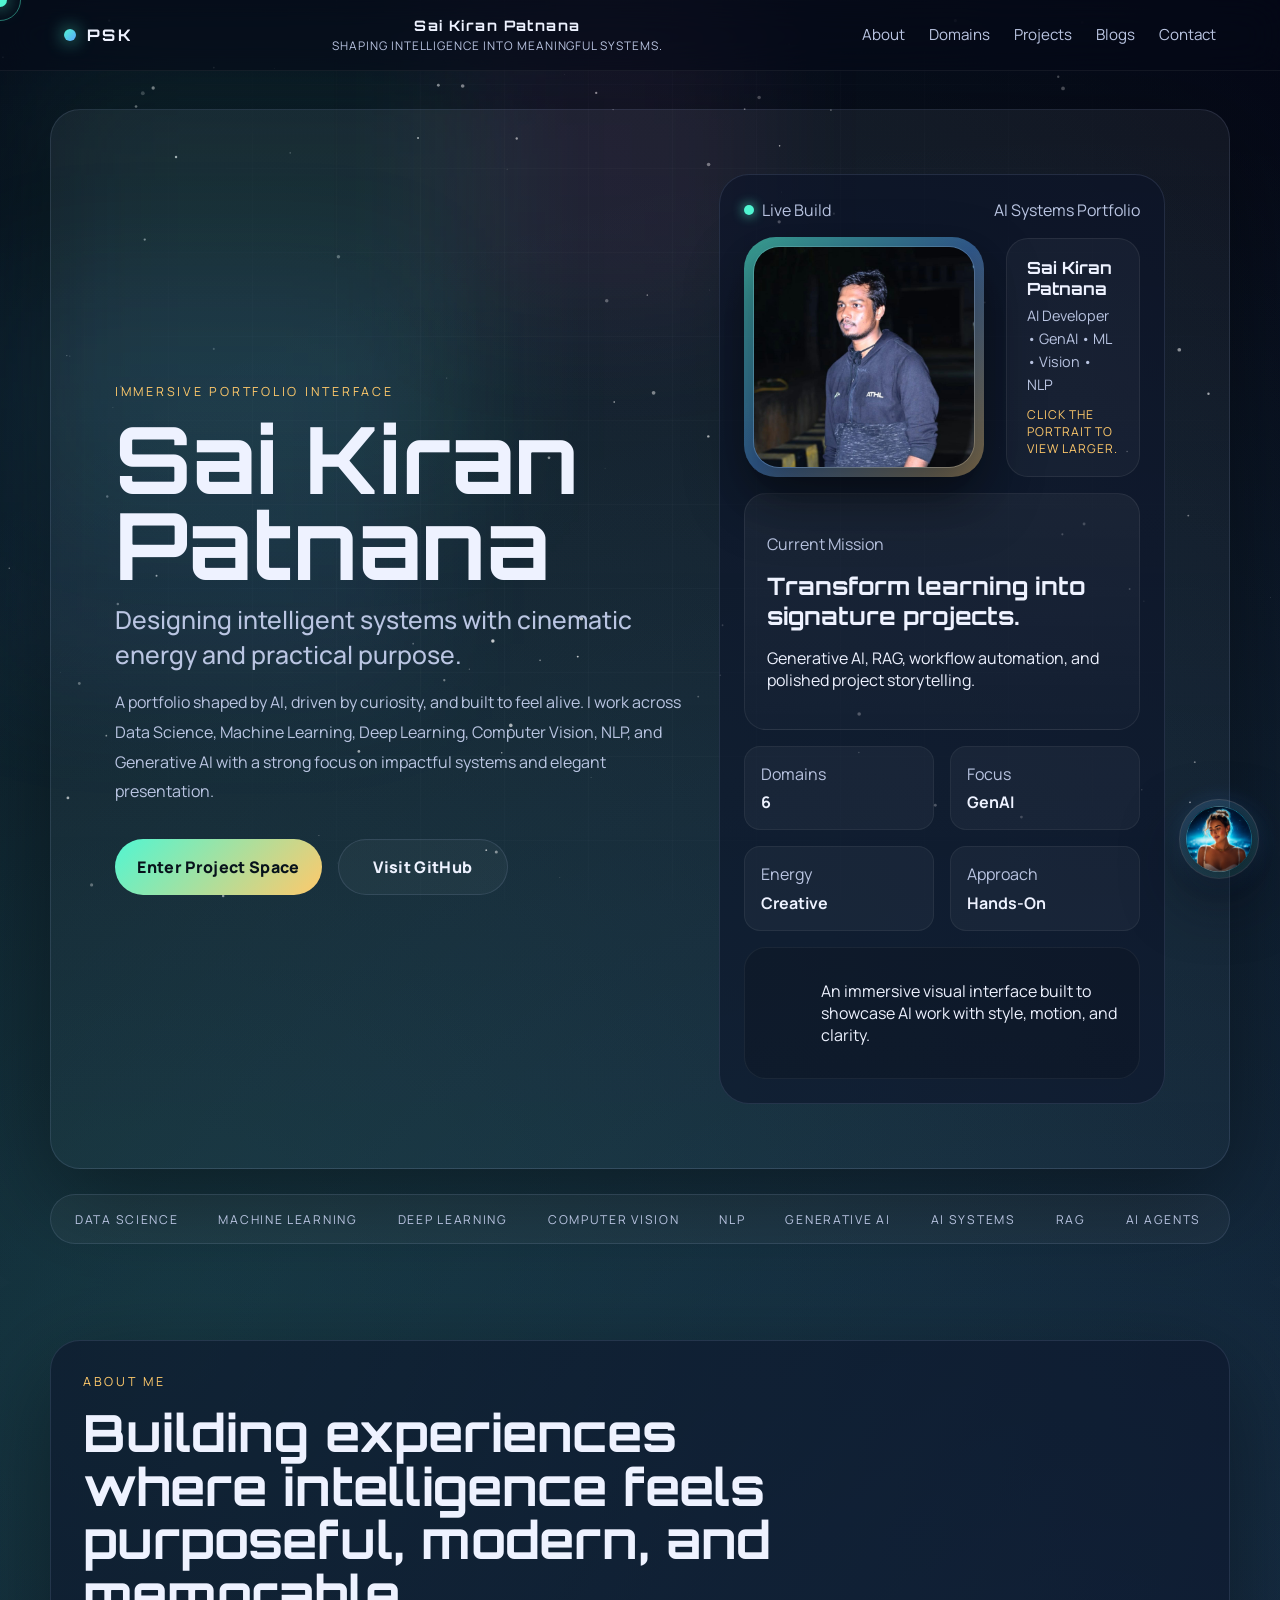
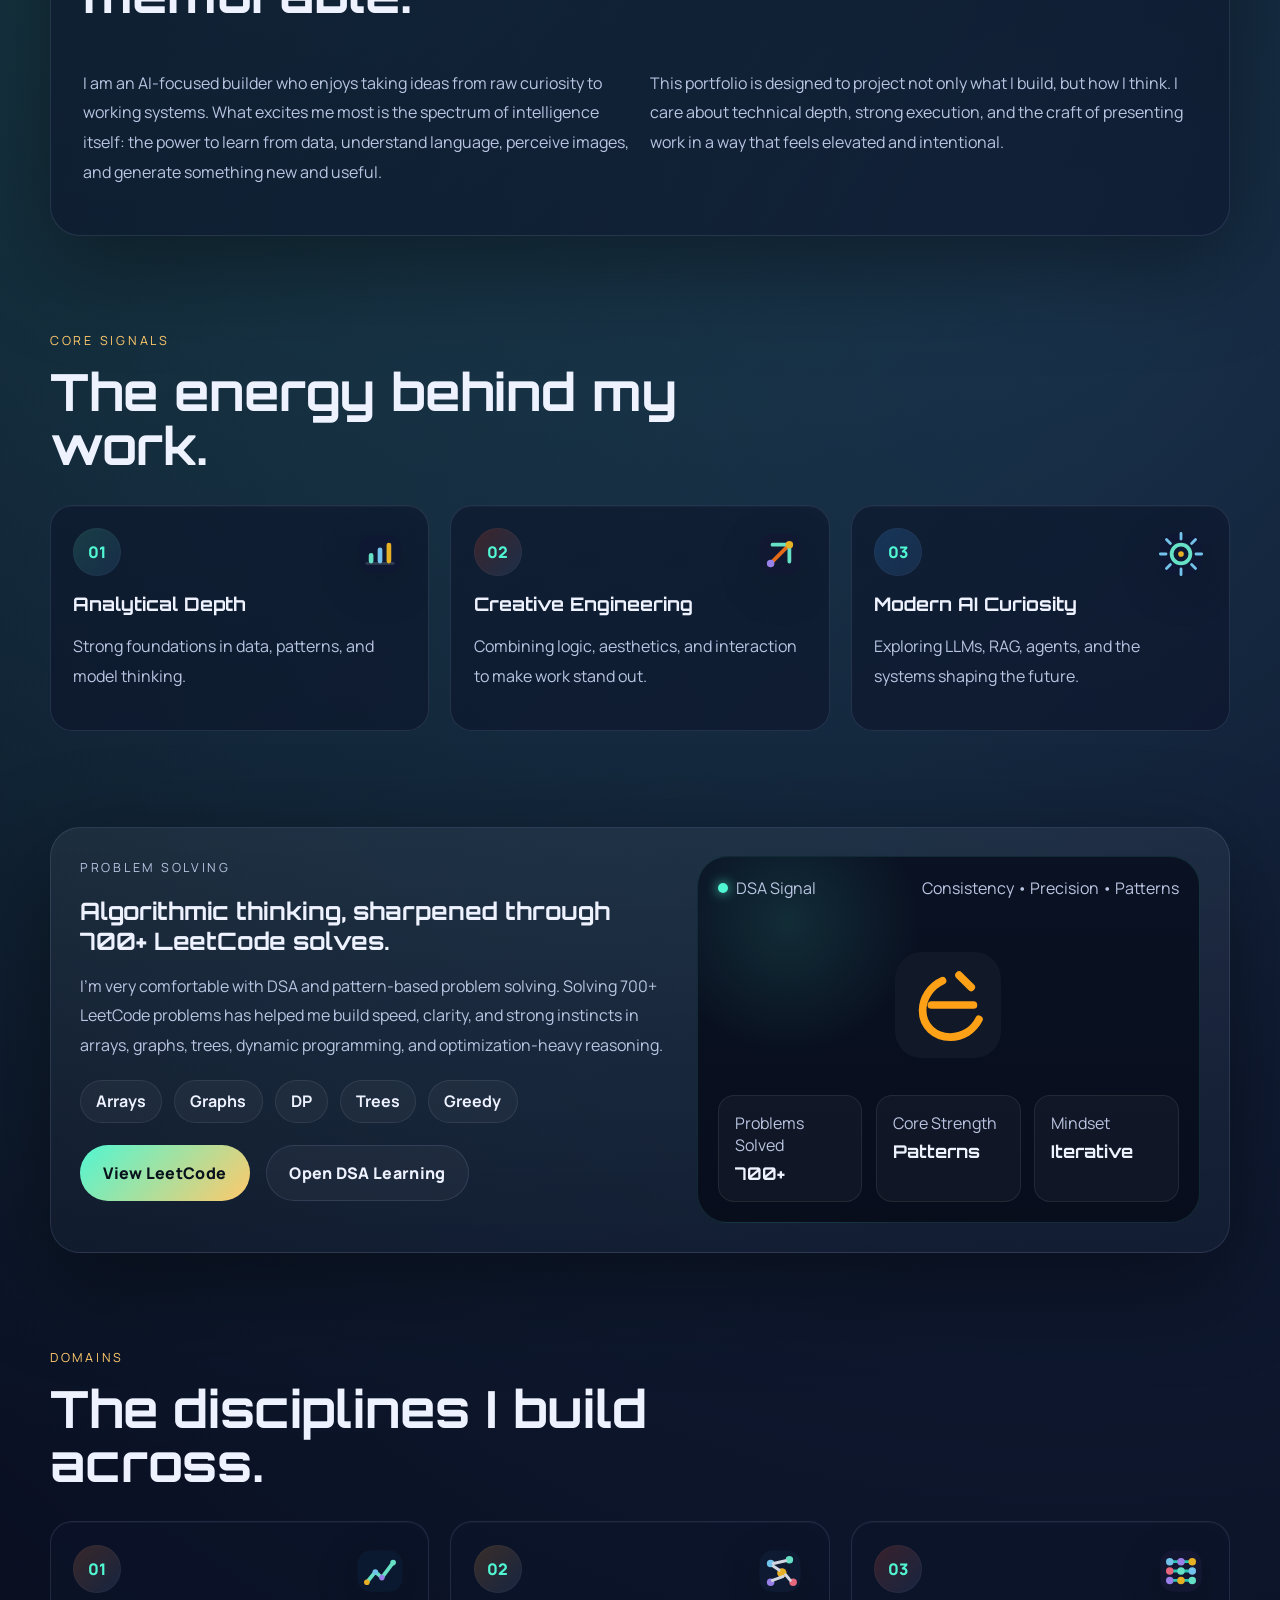
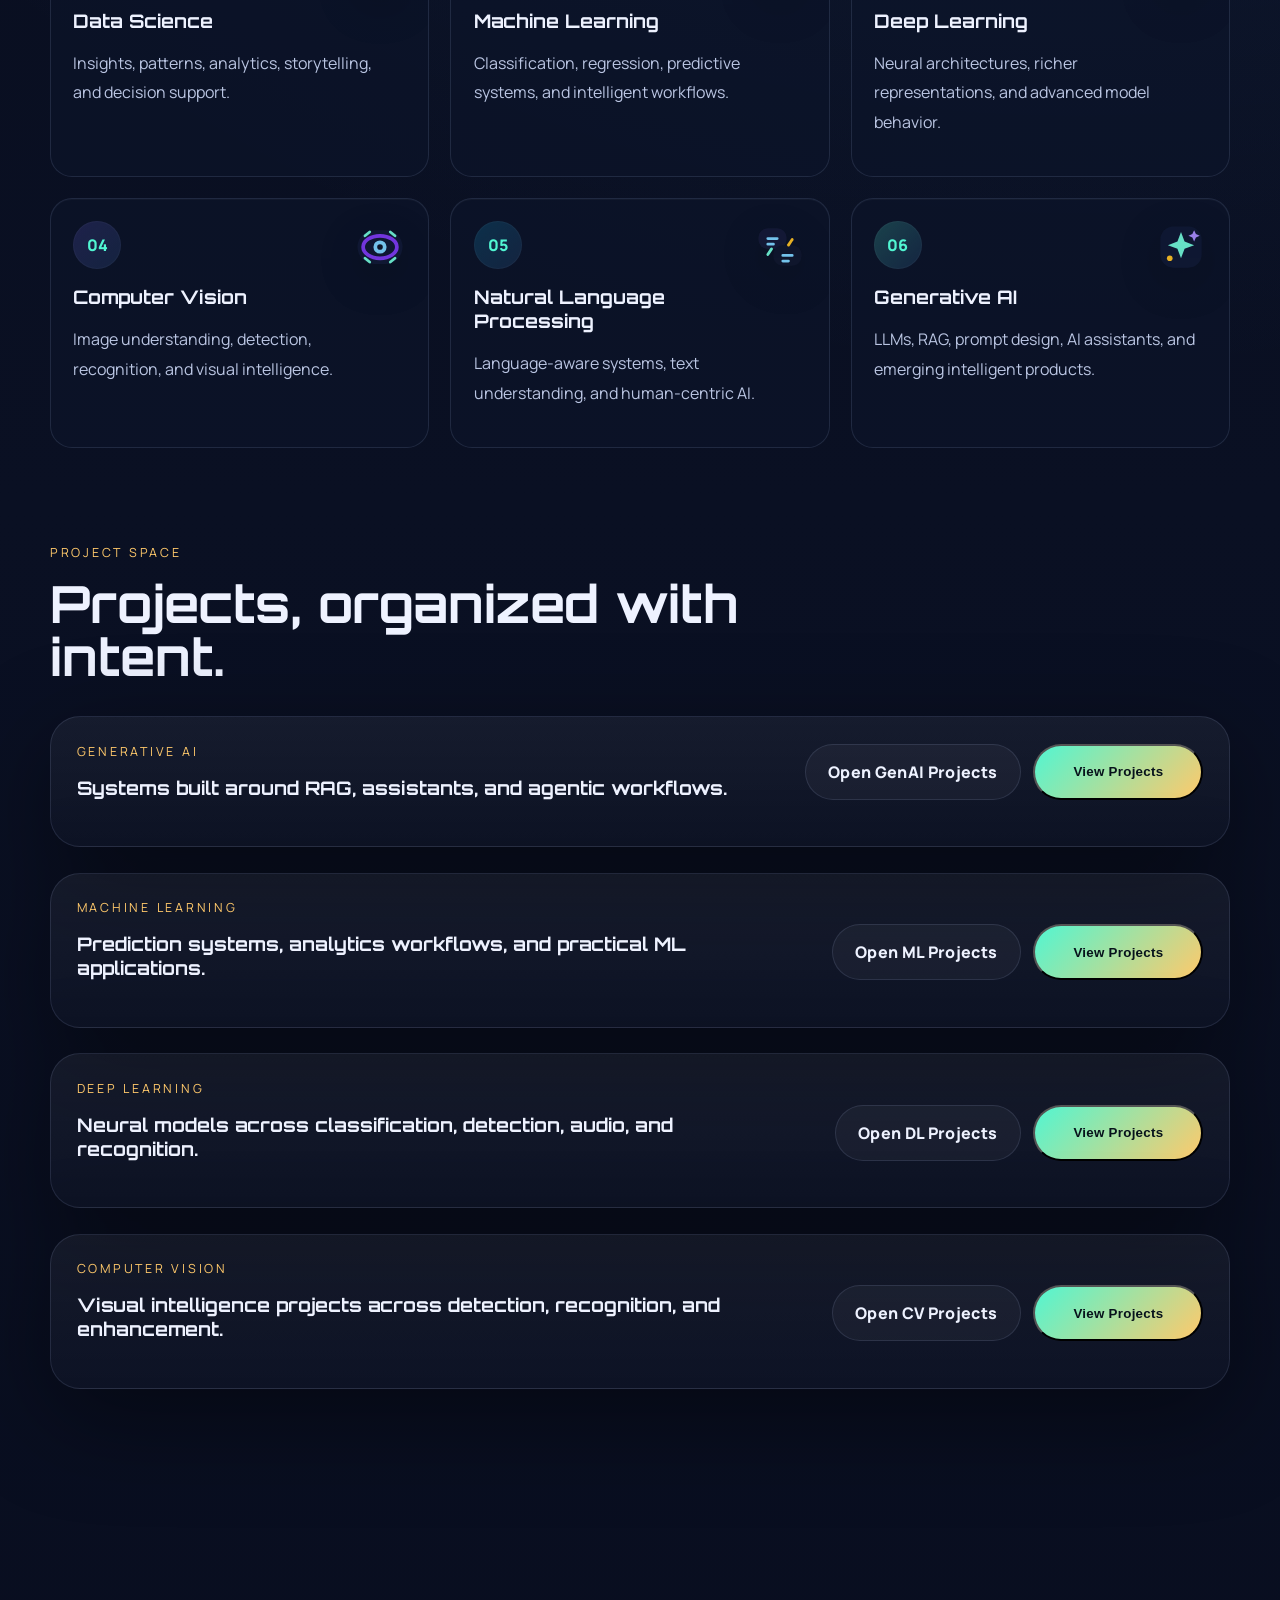
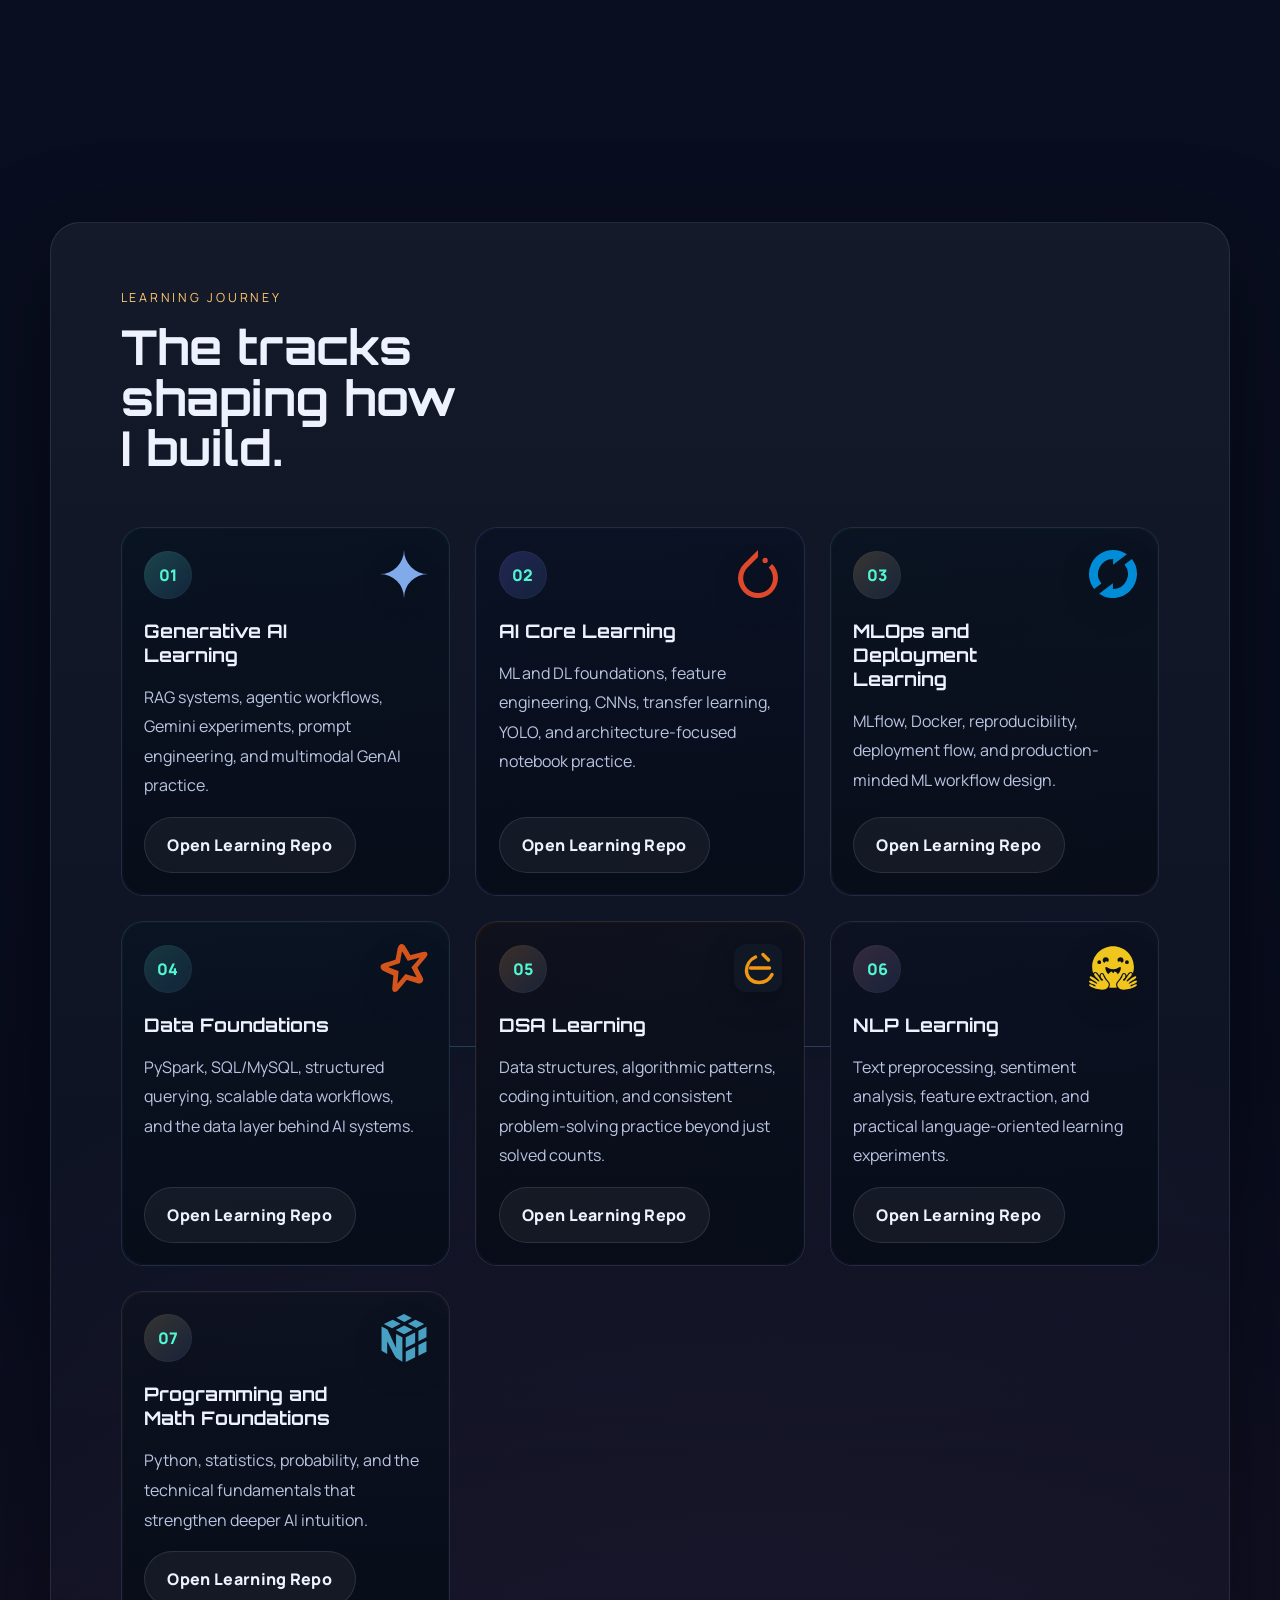
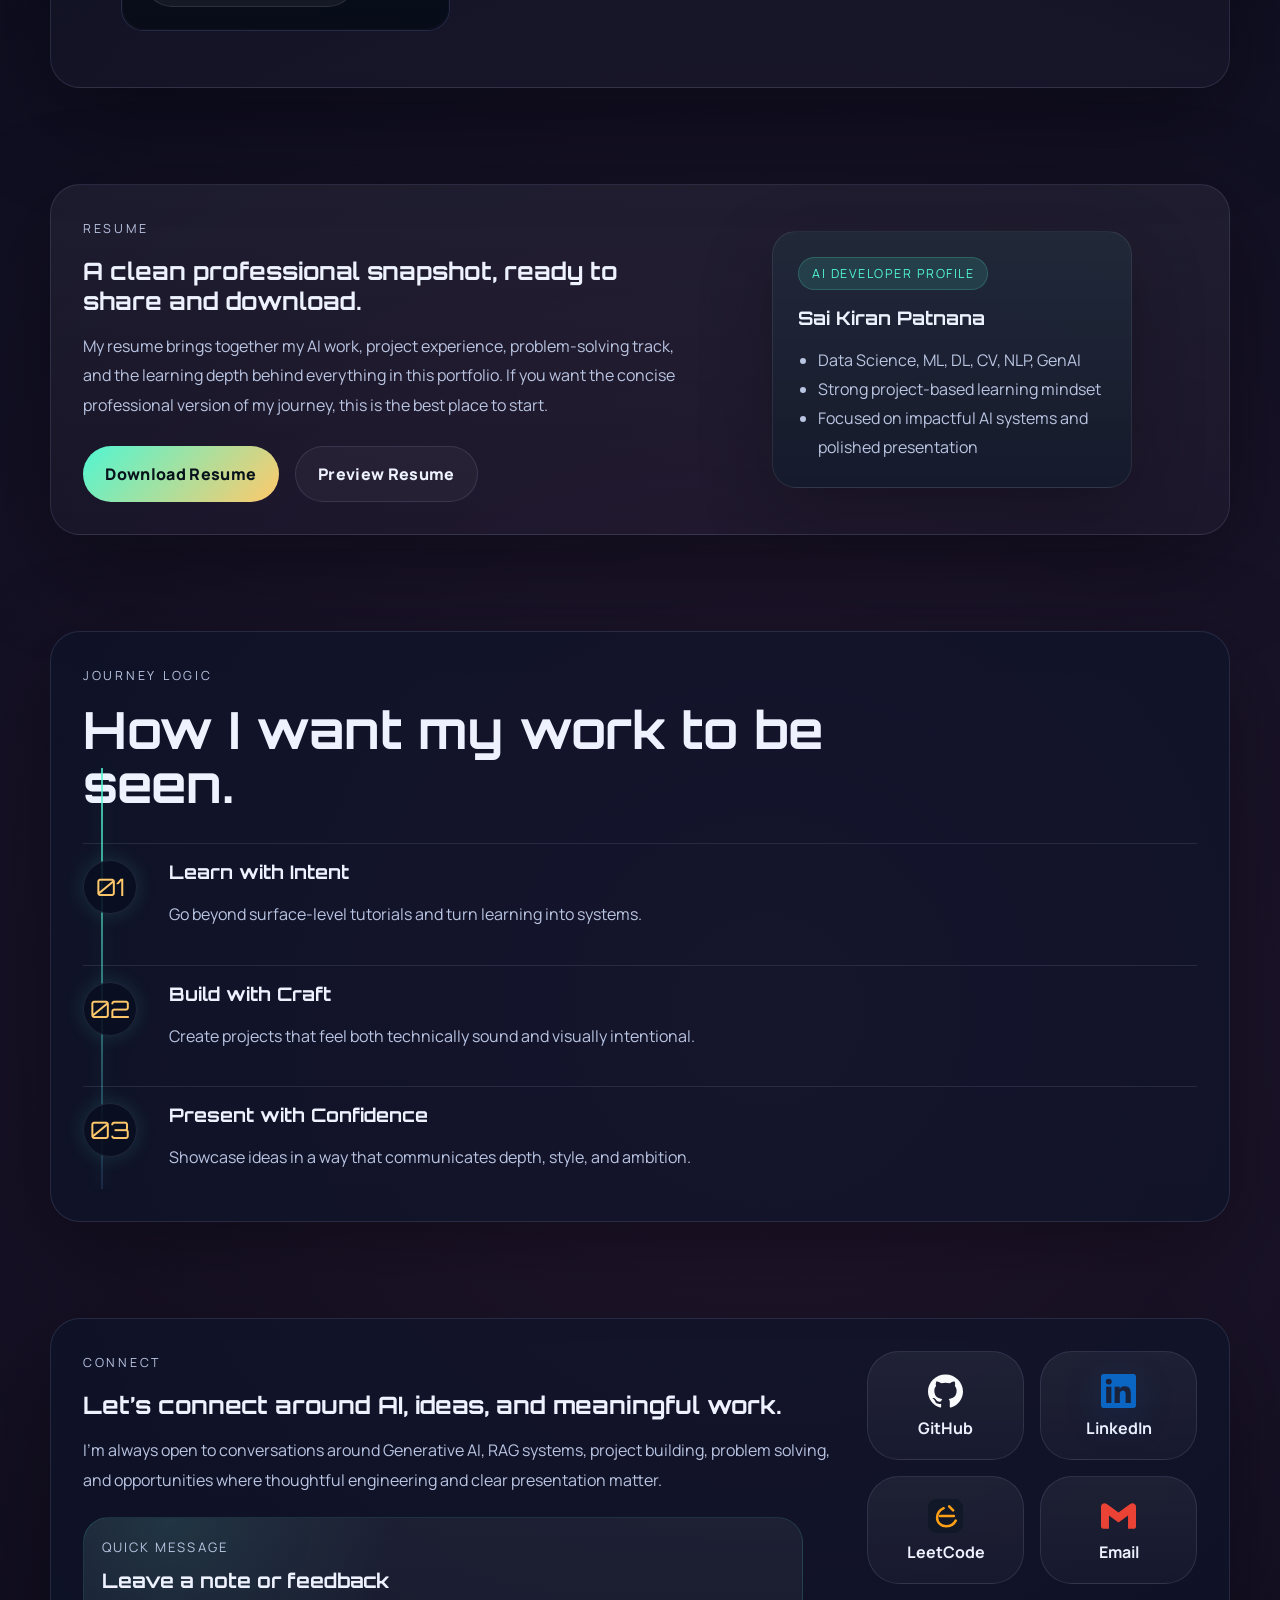
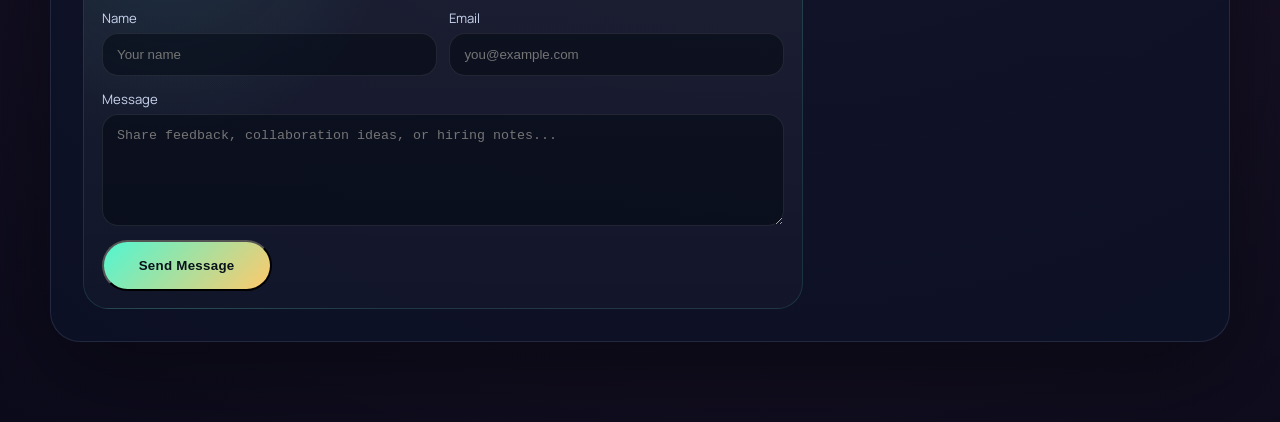
==== portfolio/index.html @ 8f7da299 "Add Advanced Prod RAG project to portfolio and Maaya" ====
<!DOCTYPE html>
<html lang="en">
  <head>
    <meta charset="UTF-8" />
    <meta name="viewport" content="width=device-width, initial-scale=1.0" />
    <title>Sai Kiran Patnana | AI Portfolio</title>
    <meta
      name="description"
      content="An immersive AI portfolio by Sai Kiran Patnana spanning Data Science, ML, DL, CV, NLP, and Generative AI."
    />
    <link rel="icon" type="image/svg+xml" href="./favicon.svg?v=31" />
    <link rel="preconnect" href="https://fonts.googleapis.com" />
    <link rel="preconnect" href="https://fonts.gstatic.com" crossorigin />
    <link
      href="https://fonts.googleapis.com/css2?family=Manrope:wght@400;500;700;800&family=Orbitron:wght@600;700;800&display=swap"
      rel="stylesheet"
    />
    <link rel="stylesheet" href="./styles.css?v=31" />
  </head>
  <body>
    <div class="loader" id="loader" aria-hidden="true">
      <div class="loader-core">
        <div class="loader-rings">
          <span></span>
          <span></span>
          <span></span>
        </div>
        <p class="loader-label">Initializing Portfolio Experience</p>
        <div class="loader-bar">
          <span id="loader-progress"></span>
        </div>
      </div>
    </div>

    <div class="noise"></div>
    <div class="orb orb-a"></div>
    <div class="orb orb-b"></div>
    <div class="orb orb-c"></div>
    <canvas id="starfield" aria-hidden="true"></canvas>
    <div class="cursor-dot" aria-hidden="true"></div>
    <div class="cursor-ring" aria-hidden="true"></div>
    <div class="touch-effects" id="touch-effects" aria-hidden="true"></div>

    <header class="site-header">
      <a class="brand" href="#top">
        <span class="brand-mark"></span>
        <span>PSK</span>
      </a>
      <div class="header-center">
        <strong>Sai Kiran Patnana</strong>
        <span>Shaping intelligence into meaningful systems.</span>
      </div>
      <nav class="nav">
        <a href="#about">About</a>
        <a href="#domains">Domains</a>
        <a href="#projects">Projects</a>
        <a href="./blogs.html">Blogs</a>
        <a href="#contact">Contact</a>
      </nav>
    </header>

    <main id="top">
      <section class="hero panel">
        <div class="hero-copy reveal">
          <p class="eyebrow">Immersive Portfolio Interface</p>
          <h1>
            Sai Kiran Patnana
            <span>Designing intelligent systems with cinematic energy and practical purpose.</span>
          </h1>
          <p class="lead">
            A portfolio shaped by AI, driven by curiosity, and built to feel alive. I work
            across Data Science, Machine Learning, Deep Learning, Computer Vision, NLP, and
            Generative AI with a strong focus on impactful systems and elegant presentation.
          </p>
          <div class="hero-actions">
            <a class="button primary interactive" href="#projects">Enter Project Space</a>
            <a
              class="button secondary interactive"
              href="https://github.com/SAIKIRANPATNANA"
              target="_blank"
              rel="noreferrer"
            >
              Visit GitHub
            </a>
          </div>
        </div>

        <div class="hero-panel reveal tilt-card">
          <div class="panel-topline">
            <span class="status-live">Live Build</span>
            <span class="muted">AI Systems Portfolio</span>
          </div>
          <div class="profile-showcase">
            <button class="profile-photo-frame interactive" id="profile-photo-trigger" type="button" aria-label="Open profile photo">
              <img src="./myprofilephoto.jpeg" alt="Portrait of Sai Kiran Patnana" class="profile-photo" />
            </button>
            <div class="profile-badge">
              <strong>Sai Kiran Patnana</strong>
              <span>AI Developer • GenAI • ML • Vision • NLP</span>
              <small>Click the portrait to view larger.</small>
            </div>
          </div>
          <div class="mission-card">
            <p class="mission-label">Current Mission</p>
            <h2>Transform learning into signature projects.</h2>
            <p>
              Generative AI, RAG, workflow automation, and polished project storytelling.
            </p>
          </div>
          <div class="metric-grid">
            <article>
              <span>Domains</span>
              <strong>6</strong>
            </article>
            <article>
              <span>Focus</span>
              <strong>GenAI</strong>
            </article>
            <article>
              <span>Energy</span>
              <strong>Creative</strong>
            </article>
            <article>
              <span>Approach</span>
              <strong>Hands-On</strong>
            </article>
          </div>
          <div class="ambient-panel">
            <div class="eq">
              <span></span>
              <span></span>
              <span></span>
              <span></span>
              <span></span>
            </div>
            <p>An immersive visual interface built to showcase AI work with style, motion, and clarity.</p>
          </div>
        </div>
      </section>

      <section class="signal-strip reveal">
        <div class="signal-track">
          <span>Data Science</span>
          <span>Machine Learning</span>
          <span>Deep Learning</span>
          <span>Computer Vision</span>
          <span>NLP</span>
          <span>Generative AI</span>
          <span>AI Systems</span>
          <span>RAG</span>
          <span>AI Agents</span>
        </div>
      </section>

      <section id="about" class="section about panel reveal">
        <div class="section-heading">
          <p class="eyebrow">About Me</p>
          <h2>Building experiences where intelligence feels purposeful, modern, and memorable.</h2>
        </div>
        <div class="about-grid">
          <p>
            I am an AI-focused builder who enjoys taking ideas from raw curiosity to working
            systems. What excites me most is the spectrum of intelligence itself: the power
            to learn from data, understand language, perceive images, and generate something
            new and useful.
          </p>
          <p>
            This portfolio is designed to project not only what I build, but how I think. I
            care about technical depth, strong execution, and the craft of presenting work in
            a way that feels elevated and intentional.
          </p>
        </div>
      </section>

      <section class="section">
        <div class="section-heading reveal">
          <p class="eyebrow">Core Signals</p>
          <h2>The energy behind my work.</h2>
        </div>
        <div class="signal-grid">
          <article class="signal-card signal-card-analytical reveal tilt-card">
            <span>01</span>
            <div class="signal-visual"><img src="./assets/signals/analytical-depth.svg" alt="Analytical depth icon" /></div>
            <h3>Analytical Depth</h3>
            <p>Strong foundations in data, patterns, and model thinking.</p>
          </article>
          <article class="signal-card signal-card-creative reveal tilt-card">
            <span>02</span>
            <div class="signal-visual"><img src="./assets/signals/creative-engineering.svg" alt="Creative engineering icon" /></div>
            <h3>Creative Engineering</h3>
            <p>Combining logic, aesthetics, and interaction to make work stand out.</p>
          </article>
          <article class="signal-card signal-card-modern reveal tilt-card">
            <span>03</span>
            <div class="signal-visual"><img src="./assets/signals/modern-ai-curiosity.svg" alt="Modern AI curiosity icon" /></div>
            <h3>Modern AI Curiosity</h3>
            <p>Exploring LLMs, RAG, agents, and the systems shaping the future.</p>
          </article>
        </div>
      </section>

      <section class="section dsa-spotlight panel reveal" id="problem-solving">
        <div class="dsa-copy">
          <p class="eyebrow">Problem Solving</p>
          <h2>Algorithmic thinking, sharpened through 700+ LeetCode solves.</h2>
          <p>
            I’m very comfortable with DSA and pattern-based problem solving. Solving 700+ LeetCode
            problems has helped me build speed, clarity, and strong instincts in arrays, graphs,
            trees, dynamic programming, and optimization-heavy reasoning.
          </p>
          <div class="dsa-chip-row">
            <span>Arrays</span>
            <span>Graphs</span>
            <span>DP</span>
            <span>Trees</span>
            <span>Greedy</span>
          </div>
          <div class="hero-actions dsa-actions">
            <a class="button primary interactive" href="https://leetcode.com/u/saikiranpatnana5143/" target="_blank" rel="noreferrer">View LeetCode</a>
            <a class="button secondary interactive" href="https://github.com/SAIKIRANPATNANA/DSA_LEARNING" target="_blank" rel="noreferrer">Open DSA Learning</a>
          </div>
        </div>
        <div class="dsa-panel tilt-card">
          <div class="panel-topline">
            <span class="status-live">DSA Signal</span>
            <span class="muted">Consistency • Precision • Patterns</span>
          </div>
          <div class="dsa-visual">
            <img src="./assets/contact/leetcode.svg" alt="LeetCode icon" />
          </div>
          <div class="dsa-metrics">
            <article>
              <span>Problems Solved</span>
              <strong>700+</strong>
            </article>
            <article>
              <span>Core Strength</span>
              <strong>Patterns</strong>
            </article>
            <article>
              <span>Mindset</span>
              <strong>Iterative</strong>
            </article>
          </div>
        </div>
      </section>

      <section id="domains" class="section">
        <div class="section-heading reveal">
          <p class="eyebrow">Domains</p>
          <h2>The disciplines I build across.</h2>
        </div>
        <div class="domain-grid">
          <article class="domain-card domain-theme-data reveal tilt-card">
            <span class="icon">01</span>
            <div class="domain-visual"><img src="./assets/domains/data-science.svg" alt="Data Science icon" /></div>
            <h3>Data Science</h3>
            <p>Insights, patterns, analytics, storytelling, and decision support.</p>
          </article>
          <article class="domain-card domain-theme-ml reveal tilt-card">
            <span class="icon">02</span>
            <div class="domain-visual"><img src="./assets/domains/machine-learning.svg" alt="Machine Learning icon" /></div>
            <h3>Machine Learning</h3>
            <p>Classification, regression, predictive systems, and intelligent workflows.</p>
          </article>
          <article class="domain-card domain-theme-dl reveal tilt-card">
            <span class="icon">03</span>
            <div class="domain-visual"><img src="./assets/domains/deep-learning.svg" alt="Deep Learning icon" /></div>
            <h3>Deep Learning</h3>
            <p>Neural architectures, richer representations, and advanced model behavior.</p>
          </article>
          <article class="domain-card domain-theme-cv reveal tilt-card">
            <span class="icon">04</span>
            <div class="domain-visual"><img src="./assets/domains/computer-vision.svg" alt="Computer Vision icon" /></div>
            <h3>Computer Vision</h3>
            <p>Image understanding, detection, recognition, and visual intelligence.</p>
          </article>
          <article class="domain-card domain-theme-nlp reveal tilt-card">
            <span class="icon">05</span>
            <div class="domain-visual"><img src="./assets/domains/nlp.svg" alt="Natural Language Processing icon" /></div>
            <h3>Natural Language Processing</h3>
            <p>Language-aware systems, text understanding, and human-centric AI.</p>
          </article>
          <article class="domain-card domain-theme-genai reveal tilt-card">
            <span class="icon">06</span>
            <div class="domain-visual"><img src="./assets/domains/genai.svg" alt="Generative AI icon" /></div>
            <h3>Generative AI</h3>
            <p>LLMs, RAG, prompt design, AI assistants, and emerging intelligent products.</p>
          </article>
        </div>
      </section>

      <section id="projects" class="section">
        <div class="section-heading reveal">
          <p class="eyebrow">Project Space</p>
          <h2>Projects, organized with intent.</h2>
        </div>

        <div class="project-space">
          <section class="project-domain-section panel reveal">
            <div class="project-section-head">
              <div>
                <p class="eyebrow">Generative AI</p>
                <h3>Systems built around RAG, assistants, and agentic workflows.</h3>
              </div>
              <div class="project-section-actions">
                <a class="button secondary interactive" href="https://github.com/SAIKIRANPATNANA/GENAI_PROJECTS" target="_blank" rel="noreferrer">Open GenAI Projects</a>
                <button class="button primary interactive project-toggle" type="button" aria-expanded="false">View Projects</button>
              </div>
            </div>
            <div class="project-grid project-grid-dense">
              <article class="project-card reveal tilt-card interactive" data-title="AI News Generation" data-domain="Generative AI" data-stack="Agents, Content Generation, AI News Workflows" data-status="Active Project" data-link="https://github.com/SAIKIRANPATNANA/GENAI_PROJECTS/tree/main/ainews-generation-agenticai" data-link-label="Open GitHub Project" data-highlights="AI-focused news drafting, trend summarization, and agent-style publishing flow exploration." data-image="./assets/projects/ai-news-generation.svg" data-description="A generative AI project focused on AI-news drafting, summarization, and content-oriented agentic workflows.">
                <div class="project-visual"><img src="./assets/projects/ai-news-generation.svg" alt="AI news generation preview" class="project-thumb" /><span>AI News</span><span>Agents</span></div>
                <p class="project-tag">GenAI</p><h3>AI News Generation</h3><p>Agentic workflow for generating AI-focused news and trend summaries.</p>
                <div class="project-stack-row"><span>Agents</span><span>Content</span><span>News AI</span></div>
                <button class="card-link interactive" type="button">Open Details</button>
              </article>
              <article class="project-card reveal tilt-card interactive" data-title="Advanced Prod RAG" data-domain="Generative AI" data-stack="OpenAI, Anthropic, Portkey, Jina AI, Qdrant, Prometheus, Neon, Upstash" data-status="Production RAG Build" data-link="https://github.com/SAIKIRANPATNANA/GENAI_PROJECTS/tree/main/advanced_prod_rag" data-link-label="Open GitHub Project" data-highlights="Production-ready enterprise RAG with OpenAI/Anthropic provider routing through Portkey, Jina embeddings and reranking, Qdrant retrieval, Prometheus metrics, bearer auth, Redis-backed rate limiting, Neon/Upstash integrations, tests, and AWS deployment scripts." data-image="./assets/projects/advanced-prod-rag.svg" data-description="A hardened production RAG system extending agentic retrieval with auth, rate limits, observability, health checks, Jina retrieval quality, eval automation, and deployment planning.">
                <div class="project-visual"><img src="./assets/projects/advanced-prod-rag.svg" alt="Advanced Prod RAG preview" class="project-thumb" /><span>Prod</span><span>RAG</span></div>
                <p class="project-tag">GenAI</p><h3>Advanced Prod RAG</h3><p>Production RAG with gateway routing, auth, metrics, Jina reranking, and deployment tooling.</p>
                <div class="project-stack-row"><span>Portkey</span><span>Jina</span><span>Metrics</span></div>
                <button class="card-link interactive" type="button">Open Details</button>
              </article>
              <article class="project-card reveal tilt-card interactive" data-title="Advanced RAG" data-domain="Generative AI" data-stack="LangGraph, Qdrant, FlashRank, Portkey, NeMo Guardrails, RAGAS" data-status="Enterprise RAG Build" data-link="https://github.com/SAIKIRANPATNANA/GENAI_PROJECTS/tree/main/advanced_rag" data-link-label="Open GitHub Project" data-highlights="Enterprise agentic RAG system with LangGraph planning, NeMo Guardrails, Portkey fallback routing, Qdrant vector search, FlashRank reranking, Gemini embeddings, Logfire/LangSmith tracing, and RAGAS evaluation." data-image="./assets/projects/advanced-rag.svg" data-description="A production-grade RAG system that separates technical true data from noisy data using agentic planning, guarded retrieval, reranking, observability, and evaluation-driven quality checks.">
                <div class="project-visual"><img src="./assets/projects/advanced-rag.svg" alt="Advanced RAG preview" class="project-thumb" /><span>Agentic</span><span>RAG</span></div>
                <p class="project-tag">GenAI</p><h3>Advanced RAG</h3><p>Enterprise agentic RAG with guardrails, gateway routing, reranking, and evals.</p>
                <div class="project-stack-row"><span>LangGraph</span><span>Qdrant</span><span>RAGAS</span></div>
                <button class="card-link interactive" type="button">Open Details</button>
              </article>
              <article class="project-card reveal tilt-card interactive" data-title="AI Guardrails" data-domain="Generative AI" data-stack="NeMo Guardrails, Colang, LLM Safety, FastEmbed" data-status="Safety Build" data-link="https://github.com/SAIKIRANPATNANA/GENAI_PROJECTS/tree/main/ai_guardrails" data-link-label="Open GitHub Project" data-highlights="A practical guardrails project covering input rails, dialog rails, output rails, Colang flows, semantic intent matching, and safer LLM behavior." data-image="./assets/projects/ai-guardrails.svg" data-description="A GenAI safety project that explores how guardrails sit around an LLM to block unsafe prompts, keep conversations on-topic, and enforce response policies.">
                <div class="project-visual"><img src="./assets/projects/ai-guardrails.svg" alt="AI Guardrails preview" class="project-thumb" /><span>Safety</span><span>Rails</span></div>
                <p class="project-tag">GenAI</p><h3>AI Guardrails</h3><p>LLM safety and control workflows with NeMo Guardrails.</p>
                <div class="project-stack-row"><span>NeMo</span><span>Colang</span><span>Safety</span></div>
                <button class="card-link interactive" type="button">Open Details</button>
              </article>
              <article class="project-card reveal tilt-card interactive" data-title="ATS Using Gemini" data-domain="Generative AI" data-stack="Python, Streamlit, Gemini Pro Vision" data-status="Active Project" data-link="https://github.com/SAIKIRANPATNANA/GENAI_PROJECTS/tree/main/ats-using-gemini" data-link-label="Open GitHub Project" data-highlights="Resume review, percentage match analysis, and ATS-style evaluation using Gemini Pro Vision." data-image="./assets/projects/ats.svg" data-description="A resume analysis and ATS-style evaluation project built with Streamlit and Gemini Pro Vision.">
                <div class="project-visual"><img src="./assets/projects/ats.svg" alt="ATS Using Gemini preview" class="project-thumb" /><span>ATS</span><span>Gemini</span></div>
                <p class="project-tag">GenAI</p><h3>ATS Using Gemini</h3><p>Resume analysis and ATS-style matching powered by Gemini Pro Vision.</p>
                <div class="project-stack-row"><span>Streamlit</span><span>Gemini</span><span>Resume AI</span></div>
                <button class="card-link interactive" type="button">Open Details</button>
              </article>
              <article class="project-card reveal tilt-card interactive" data-title="Blood Report Parsing IISc" data-domain="Generative AI" data-stack="Python, LangChain, OCR, Healthcare AI" data-status="OpenHack Project" data-link="https://github.com/SAIKIRANPATNANA/GENAI_PROJECTS/tree/main/blood-report-parsing-iisc" data-link-label="Open GitHub Project" data-highlights="AI-assisted blood report parsing, structured extraction, abnormality detection, and healthcare-oriented insight generation built during IISc OpenHack." data-image="./assets/projects/blood-report-parser.svg" data-description="A healthcare-oriented GenAI project focused on parsing blood reports, extracting structured medical data, and surfacing abnormality insights.">
                <div class="project-visual"><img src="./assets/projects/blood-report-parser.svg" alt="Blood report parser preview" class="project-thumb" /><span>Healthcare</span><span>Parsing</span></div>
                <p class="project-tag">GenAI</p><h3>Blood Report Parsing IISc</h3><p>Healthcare-focused blood report parsing and abnormality insight workflow.</p>
                <div class="project-stack-row"><span>OCR</span><span>LangChain</span><span>Health AI</span></div>
                <button class="card-link interactive" type="button">Open Details</button>
              </article>
              <article class="project-card reveal tilt-card interactive" data-title="Blog Generation" data-domain="Generative AI" data-stack="LLMs, Content Generation, Writing Workflows" data-status="Active Project" data-link="https://github.com/SAIKIRANPATNANA/GENAI_PROJECTS/tree/main/blog-generation-agenticai" data-link-label="Open GitHub Project" data-highlights="Long-form blog drafting, content shaping, and structured writing workflow experimentation." data-image="./assets/projects/blog-generation.svg" data-description="A generative AI project built around AI-assisted blog drafting, writing structure, and content generation flow design.">
                <div class="project-visual"><img src="./assets/projects/blog-generation.svg" alt="Blog generation preview" class="project-thumb" /><span>Blogs</span><span>Writing AI</span></div>
                <p class="project-tag">GenAI</p><h3>Blog Generation</h3><p>AI-assisted blog drafting and long-form content generation workflow.</p>
                <div class="project-stack-row"><span>LLMs</span><span>Writing</span><span>Content AI</span></div>
                <button class="card-link interactive" type="button">Open Details</button>
              </article>
              <article class="project-card reveal tilt-card interactive" data-title="Calorie Calc Using GPV" data-domain="Generative AI" data-stack="Python, Vision Prompting, Multimodal Concepts" data-status="Active Project" data-link="https://github.com/SAIKIRANPATNANA/GENAI_PROJECTS/tree/main/calorie-calc-using-gpv" data-link-label="Open GitHub Project" data-highlights="Food-image understanding and calorie estimation with prompt-driven AI interaction." data-image="./assets/projects/calorie-calc.svg" data-description="A multimodal-style concept project for estimating calories from food imagery using AI prompting ideas.">
                <div class="project-visual"><img src="./assets/projects/calorie-calc.svg" alt="Calorie calculator preview" class="project-thumb" /><span>Vision</span><span>Nutrition</span></div>
                <p class="project-tag">GenAI</p><h3>Calorie Calc Using GPV</h3><p>AI-assisted food understanding and calorie estimation concept.</p>
                <div class="project-stack-row"><span>Python</span><span>Vision</span><span>Prompting</span></div>
                <button class="card-link interactive" type="button">Open Details</button>
              </article>
              <article class="project-card reveal tilt-card interactive" data-title="Disease Diagnosis Dhanvantari" data-domain="Generative AI" data-stack="RAG, Healthcare AI, Notebook Prototyping" data-status="Research Build" data-link="https://github.com/SAIKIRANPATNANA/GENAI_PROJECTS/tree/main/disease-diagnosis-dhanvantari" data-link-label="Open GitHub Project" data-highlights="Healthcare-oriented retrieval, diagnosis support ideas, and knowledge-grounded exploration." data-image="./assets/projects/dhanvantari.svg" data-description="A healthcare-oriented RAG exploration focused on disease diagnosis support and knowledge-grounded responses.">
                <div class="project-visual"><img src="./assets/projects/dhanvantari.svg" alt="Disease diagnosis preview" class="project-thumb" /><span>Healthcare</span><span>RAG</span></div>
                <p class="project-tag">GenAI</p><h3>Disease Diagnosis Dhanvantari</h3><p>Knowledge-grounded healthcare assistance and diagnosis support exploration.</p>
                <div class="project-stack-row"><span>RAG</span><span>Healthcare</span><span>Notebooks</span></div>
                <button class="card-link interactive" type="button">Open Details</button>
              </article>
              <article class="project-card reveal tilt-card interactive" data-title="HYBD CMR EdTech" data-domain="Generative AI" data-stack="Flask, RAG, Educational Content Generation" data-status="Prototype" data-link="https://github.com/SAIKIRANPATNANA/GENAI_PROJECTS/tree/main/hybd_cmr_edtech" data-link-label="Open GitHub Project" data-highlights="Curriculum-aware content generation, BOS retrieval, and educational support workflows." data-image="./assets/projects/hybd-edtech.svg" data-description="An education-focused project for generating structured learning content using retrieved academic context.">
                <div class="project-visual"><img src="./assets/projects/hybd-edtech.svg" alt="EdTech preview" class="project-thumb" /><span>EdTech</span><span>Content</span></div>
                <p class="project-tag">GenAI</p><h3>HYBD CMR EdTech</h3><p>Educational content generation backed by retrieved academic context.</p>
                <div class="project-stack-row"><span>Flask</span><span>RAG</span><span>EdTech</span></div>
                <button class="card-link interactive" type="button">Open Details</button>
              </article>
              <article class="project-card reveal tilt-card interactive" data-title="LLM Gateways" data-domain="Generative AI" data-stack="Portkey, Provider Routing, Retries, Fallbacks, Observability" data-status="Production Reliability Build" data-link="https://github.com/SAIKIRANPATNANA/GENAI_PROJECTS/tree/main/llm_gateways" data-link-label="Open GitHub Project" data-highlights="Portkey-based LLM gateway patterns for routing, metadata observability, retries, timeouts, fallbacks, load balancing, caching, rate limiting, streaming, and production LLM reliability." data-image="./assets/projects/llm-gateways.svg" data-description="A production-minded GenAI project showing how an LLM gateway sits between an application and providers like Groq, OpenAI, or NVIDIA to improve resilience, observability, cost control, and provider flexibility.">
                <div class="project-visual"><img src="./assets/projects/llm-gateways.svg" alt="LLM Gateways preview" class="project-thumb" /><span>Routing</span><span>Fallbacks</span></div>
                <p class="project-tag">GenAI</p><h3>LLM Gateways</h3><p>Production LLM gateway patterns for routing, resilience, and observability.</p>
                <div class="project-stack-row"><span>Portkey</span><span>Retries</span><span>Fallbacks</span></div>
                <button class="card-link interactive" type="button">Open Details</button>
              </article>
              <article class="project-card reveal tilt-card interactive" data-title="Med Triage Agentic AI" data-domain="Generative AI" data-stack="Agents, Groq, Medical Workflow Logic" data-status="Prototype" data-link="https://github.com/SAIKIRANPATNANA/GENAI_PROJECTS/tree/main/med-triage-agenticai" data-link-label="Open GitHub Project" data-highlights="Conversation-driven symptom collection, triage flow, and specialist guidance concepts." data-image="./assets/projects/med-triage.svg" data-description="An agent-style medical triage assistant that explores structured symptom collection and specialist routing.">
                <div class="project-visual"><img src="./assets/projects/med-triage.svg" alt="Medical triage preview" class="project-thumb" /><span>Agents</span><span>Medical</span></div>
                <p class="project-tag">GenAI</p><h3>Med Triage Agentic AI</h3><p>Agentic medical triage flow with conversational guidance concepts.</p>
                <div class="project-stack-row"><span>Agents</span><span>Groq</span><span>Triage</span></div>
                <button class="card-link interactive" type="button">Open Details</button>
              </article>
              <article class="project-card reveal tilt-card interactive" data-title="PSKGPT via Transformers" data-domain="Generative AI" data-stack="PyTorch, Transformers, BPE Tokenizer, Causal Attention" data-status="Deep Learning Build" data-link="https://github.com/SAIKIRANPATNANA/GENAI_PROJECTS/tree/main/pskgpt-via-transformers" data-link-label="Open GitHub Project" data-highlights="A from-scratch GPT-style language model with custom BPE tokenization, RMSNorm, SwiGLU, KV cache, and controlled Tiny Shakespeare text generation." data-image="./assets/projects/pskgpt-via-transformers.svg" data-description="A from-scratch GPT-style PyTorch build that implements tokenization, embeddings, causal self-attention, Transformer blocks, next-token prediction, and text generation.">
                <div class="project-visual"><img src="./assets/projects/pskgpt-via-transformers.svg" alt="PSKGPT via Transformers preview" class="project-thumb" /><span>GPT</span><span>Transformers</span></div>
                <p class="project-tag">GenAI</p><h3>PSKGPT via Transformers</h3><p>From-scratch GPT-style language model built in PyTorch.</p>
                <div class="project-stack-row"><span>PyTorch</span><span>BPE</span><span>Attention</span></div>
                <button class="card-link interactive" type="button">Open Details</button>
              </article>
              <article class="project-card reveal tilt-card interactive" data-title="RAG Evaluation" data-domain="Generative AI" data-stack="RAGAS, Streamlit, Groq, Gemini Embeddings" data-status="Evaluation Build" data-link="https://github.com/SAIKIRANPATNANA/GENAI_PROJECTS/tree/main/rag_evaluation" data-link-label="Open GitHub Project" data-highlights="A TechNest product-catalog RAG pipeline evaluated with RAGAS metrics including faithfulness, answer relevancy, context precision, context recall, and answer correctness." data-image="./assets/projects/rag-evaluation.svg" data-description="A measurement-first RAG project that runs retrieval and generation over a product catalog, then scores answer quality with RAGAS and presents results in Streamlit.">
                <div class="project-visual"><img src="./assets/projects/rag-evaluation.svg" alt="RAG Evaluation preview" class="project-thumb" /><span>RAGAS</span><span>Evals</span></div>
                <p class="project-tag">GenAI</p><h3>RAG Evaluation</h3><p>RAG quality evaluation pipeline with RAGAS metrics and dashboards.</p>
                <div class="project-stack-row"><span>RAGAS</span><span>Groq</span><span>Streamlit</span></div>
                <button class="card-link interactive" type="button">Open Details</button>
              </article>
              <article class="project-card reveal tilt-card interactive" data-title="Sadhana GenAI Project" data-domain="Generative AI" data-stack="Streamlit, PDF Chat, Q&A, MCQ Workflows" data-status="Active Project" data-link="https://github.com/SAIKIRANPATNANA/GENAI_PROJECTS/tree/main/sadhana-gen-ai-project" data-link-label="Open GitHub Project" data-highlights="PDF chat, MCQ generation, Q&A flows, and learning-oriented GenAI experience design." data-image="./assets/projects/sadhana-genai.svg" data-description="A multi-mode GenAI learning project featuring PDF chat, Q&A, MCQ generation, and interactive educational workflows.">
                <div class="project-visual"><img src="./assets/projects/sadhana-genai.svg" alt="Sadhana project preview" class="project-thumb" /><span>PDF Chat</span><span>MCQ</span></div>
                <p class="project-tag">GenAI</p><h3>Sadhana GenAI Project</h3><p>PDF chat, Q&A, and MCQ-driven GenAI learning workflows.</p>
                <div class="project-stack-row"><span>Streamlit</span><span>Q&A</span><span>MCQ</span></div>
                <button class="card-link interactive" type="button">Open Details</button>
              </article>
              <article class="project-card reveal tilt-card interactive" data-title="Stance Detection" data-domain="Generative AI" data-stack="LLM Collaboration, Stance Analysis, Prototyping" data-status="Research Build" data-link="https://github.com/SAIKIRANPATNANA/GENAI_PROJECTS/tree/main/stance-detection" data-link-label="Open GitHub Project" data-highlights="Multi-LLM collaboration ideas applied to stance analysis and topic interpretation." data-image="./assets/projects/stance-detection.svg" data-description="A stance detection exploration using LLM-assisted reasoning and collaborative analysis patterns.">
                <div class="project-visual"><img src="./assets/projects/stance-detection.svg" alt="Stance detection preview" class="project-thumb" /><span>Reasoning</span><span>Stance</span></div>
                <p class="project-tag">GenAI</p><h3>Stance Detection</h3><p>LLM-assisted stance analysis and collaborative reasoning experimentation.</p>
                <div class="project-stack-row"><span>LLMs</span><span>Analysis</span><span>Research</span></div>
                <button class="card-link interactive" type="button">Open Details</button>
              </article>
              <article class="project-card reveal tilt-card interactive" data-title="WhatsApp Chat Analyser" data-domain="Generative AI" data-stack="Python, Streamlit, Chat Analytics" data-status="Active Project" data-link="https://github.com/SAIKIRANPATNANA/GENAI_PROJECTS/tree/main/whatsapp-chat-analyser" data-link-label="Open GitHub Project" data-highlights="Chat analytics, user patterns, visual insights, and conversational data exploration." data-image="./assets/projects/whatsapp-analyser.svg" data-description="A conversational analytics project for extracting insights, trends, and engagement patterns from WhatsApp chats.">
                <div class="project-visual"><img src="./assets/projects/whatsapp-analyser.svg" alt="WhatsApp analyser preview" class="project-thumb" /><span>Chats</span><span>Insights</span></div>
                <p class="project-tag">GenAI</p><h3>WhatsApp Chat Analyser</h3><p>Conversational analytics and insight generation from chat data.</p>
                <div class="project-stack-row"><span>Python</span><span>Analytics</span><span>Streamlit</span></div>
                <button class="card-link interactive" type="button">Open Details</button>
              </article>
            </div>
          </section>

          <section class="project-domain-section panel reveal">
            <div class="project-section-head">
              <div><p class="eyebrow">Machine Learning</p><h3>Prediction systems, analytics workflows, and practical ML applications.</h3></div>
              <div class="project-section-actions">
                <a class="button secondary interactive" href="https://github.com/SAIKIRANPATNANA/ML_PROJECTS" target="_blank" rel="noreferrer">Open ML Projects</a>
                <button class="button primary interactive project-toggle" type="button" aria-expanded="false">View Projects</button>
              </div>
            </div>
            <div class="project-grid project-grid-dense">
              <article class="project-card reveal tilt-card interactive" data-title="Crop Recommendation Classification" data-domain="Machine Learning" data-stack="Python, Classification, Agriculture ML" data-status="Curated Project" data-link="https://github.com/SAIKIRANPATNANA/ML_PROJECTS/tree/main/crop-recommendation-classification" data-link-label="Open GitHub Project" data-highlights="Agriculture-focused recommendation workflow using classification techniques and feature-driven logic." data-image="./assets/projects/crop-recommendation.svg" data-description="A machine learning project for recommending crops based on agricultural input features."><div class="project-visual"><img src="./assets/projects/crop-recommendation.svg" alt="Crop recommendation preview" class="project-thumb" /><span>Agri ML</span><span>Classification</span></div><p class="project-tag">ML</p><h3>Crop Recommendation</h3><p>Feature-driven recommendation system for agriculture scenarios.</p><div class="project-stack-row"><span>Python</span><span>Classification</span><span>Agriculture</span></div><button class="card-link interactive" type="button">Open Details</button></article>
              <article class="project-card reveal tilt-card interactive" data-title="Customer Segmentation MLOps" data-domain="Machine Learning" data-stack="Segmentation, Clustering, MLOps" data-status="Curated Project" data-link="https://github.com/SAIKIRANPATNANA/ML_PROJECTS/tree/main/customer-segmentation-mlops" data-link-label="Open GitHub Project" data-highlights="Customer clustering, segmentation logic, and deployment-oriented ML workflow organization." data-image="./assets/projects/customer-segmentation.svg" data-description="A customer segmentation project that blends clustering ideas with deployment-minded MLOps structure."><div class="project-visual"><img src="./assets/projects/customer-segmentation.svg" alt="Customer segmentation preview" class="project-thumb" /><span>Clustering</span><span>MLOps</span></div><p class="project-tag">ML</p><h3>Customer Segmentation</h3><p>Clustering workflow with a deployment-oriented ML structure.</p><div class="project-stack-row"><span>Clustering</span><span>MLOps</span><span>Analytics</span></div><button class="card-link interactive" type="button">Open Details</button></article>
              <article class="project-card reveal tilt-card interactive" data-title="Diamond Price Prediction" data-domain="Machine Learning" data-stack="Regression, Data Analysis, Prediction" data-status="Curated Project" data-link="https://github.com/SAIKIRANPATNANA/ML_PROJECTS/tree/main/diamond-price-prediction" data-link-label="Open GitHub Project" data-highlights="Regression-based modeling for value estimation using feature relationships and structured data." data-image="./assets/projects/diamond-price.svg" data-description="A regression project focused on predicting diamond prices from structured feature inputs."><div class="project-visual"><img src="./assets/projects/diamond-price.svg" alt="Diamond price preview" class="project-thumb" /><span>Regression</span><span>Pricing</span></div><p class="project-tag">ML</p><h3>Diamond Price Prediction</h3><p>Regression-based value estimation using structured data features.</p><div class="project-stack-row"><span>Regression</span><span>Pandas</span><span>Prediction</span></div><button class="card-link interactive" type="button">Open Details</button></article>
              <article class="project-card reveal tilt-card interactive" data-title="Red Wine Quality Prediction" data-domain="Machine Learning" data-stack="Classification, Data Processing, Quality Modeling" data-status="Curated Project" data-link="https://github.com/SAIKIRANPATNANA/ML_PROJECTS/tree/main/red-wine-quality-prediction" data-link-label="Open GitHub Project" data-highlights="Wine quality assessment using feature-driven modeling and end-to-end ML pipeline thinking." data-image="./assets/projects/wine-quality.svg" data-description="An end-to-end machine learning project for estimating red wine quality from physicochemical features."><div class="project-visual"><img src="./assets/projects/wine-quality.svg" alt="Wine quality preview" class="project-thumb" /><span>Quality</span><span>Pipeline</span></div><p class="project-tag">ML</p><h3>Red Wine Quality</h3><p>End-to-end quality prediction built around structured wine data.</p><div class="project-stack-row"><span>Pipeline</span><span>Classification</span><span>Data</span></div><button class="card-link interactive" type="button">Open Details</button></article>
              <article class="project-card reveal tilt-card interactive" data-title="Rural Loan Approval Prediction" data-domain="Machine Learning" data-stack="Prediction, Verification Workflow, Risk Analysis" data-status="Curated Project" data-link="https://github.com/SAIKIRANPATNANA/ML_PROJECTS/tree/main/rural-loan-approval-prediction" data-link-label="Open GitHub Project" data-highlights="Loan approval support with verification-oriented thinking and risk-sensitive feature modeling." data-image="./assets/projects/loan-approval.svg" data-description="A rural loan approval prediction project with a workflow oriented toward verification and decision support."><div class="project-visual"><img src="./assets/projects/loan-approval.svg" alt="Loan approval preview" class="project-thumb" /><span>Finance</span><span>Approval</span></div><p class="project-tag">ML</p><h3>Rural Loan Approval</h3><p>Decision-support workflow for loan approval prediction.</p><div class="project-stack-row"><span>Risk</span><span>Prediction</span><span>Finance</span></div><button class="card-link interactive" type="button">Open Details</button></article>
              <article class="project-card reveal tilt-card interactive" data-title="Sensor Fault Detection" data-domain="Machine Learning" data-stack="Industrial ML, Fault Analysis, Prediction" data-status="Curated Project" data-link="https://github.com/SAIKIRANPATNANA/ML_PROJECTS/tree/main/sensor-fault-detection" data-link-label="Open GitHub Project" data-highlights="Industrial signal interpretation and predictive fault classification for system monitoring scenarios." data-image="./assets/projects/sensor-fault.svg" data-description="An industrial ML project focused on identifying and predicting sensor faults from system data."><div class="project-visual"><img src="./assets/projects/sensor-fault.svg" alt="Sensor fault preview" class="project-thumb" /><span>Industry</span><span>Faults</span></div><p class="project-tag">ML</p><h3>Sensor Fault Detection</h3><p>Predictive fault analysis for industrial monitoring contexts.</p><div class="project-stack-row"><span>Industrial</span><span>Faults</span><span>Prediction</span></div><button class="card-link interactive" type="button">Open Details</button></article>
              <article class="project-card reveal tilt-card interactive" data-title="Student Performance Prediction" data-domain="Machine Learning" data-stack="Education Analytics, Prediction, Modeling" data-status="Curated Project" data-link="https://github.com/SAIKIRANPATNANA/ML_PROJECTS/tree/main/student-performance-prediction" data-link-label="Open GitHub Project" data-highlights="Educational outcome prediction using student-related features and learning-performance indicators." data-image="./assets/projects/student-performance.svg" data-description="A predictive project that estimates student performance using structured educational data."><div class="project-visual"><img src="./assets/projects/student-performance.svg" alt="Student performance preview" class="project-thumb" /><span>Education</span><span>Prediction</span></div><p class="project-tag">ML</p><h3>Student Performance Prediction</h3><p>Educational outcome prediction built from structured learning data.</p><div class="project-stack-row"><span>Education</span><span>Prediction</span><span>Analytics</span></div><button class="card-link interactive" type="button">Open Details</button></article>
            </div>
          </section>

          <section class="project-domain-section panel reveal">
            <div class="project-section-head">
              <div><p class="eyebrow">Deep Learning</p><h3>Neural models across classification, detection, audio, and recognition.</h3></div>
              <div class="project-section-actions">
                <a class="button secondary interactive" href="https://github.com/SAIKIRANPATNANA/DL_PROJECTS" target="_blank" rel="noreferrer">Open DL Projects</a>
                <button class="button primary interactive project-toggle" type="button" aria-expanded="false">View Projects</button>
              </div>
            </div>
            <div class="project-grid project-grid-dense">
              <article class="project-card reveal tilt-card interactive" data-title="Bald Classification" data-domain="Deep Learning" data-stack="CNNs, Image Classification" data-status="Curated Project" data-link="https://github.com/SAIKIRANPATNANA/DL_PROJECTS/tree/main/bald-classification" data-link-label="Open GitHub Project" data-highlights="Image classification workflow focused on hair/baldness-related visual categorization." data-image="./assets/projects/bald-classification.svg" data-description="A deep learning image classification project for baldness-related category prediction."><div class="project-visual"><img src="./assets/projects/bald-classification.svg" alt="Bald classification preview" class="project-thumb" /><span>CNN</span><span>Image</span></div><p class="project-tag">DL</p><h3>Bald Classification</h3><p>Image classification workflow using deep learning.</p><div class="project-stack-row"><span>CNNs</span><span>Classification</span><span>Images</span></div><button class="card-link interactive" type="button">Open Details</button></article>
              <article class="project-card reveal tilt-card interactive" data-title="Chicken Disease Classification" data-domain="Deep Learning" data-stack="CNNs, Medical/Veterinary Vision, Classification" data-status="Curated Project" data-link="https://github.com/SAIKIRANPATNANA/DL_PROJECTS/tree/main/chicken-disease-classification" data-link-label="Open GitHub Project" data-highlights="Disease recognition from image inputs with end-to-end deep learning pipeline thinking." data-image="./assets/projects/chicken-disease.svg" data-description="A disease classification project focused on identifying chicken disease patterns from images."><div class="project-visual"><img src="./assets/projects/chicken-disease.svg" alt="Chicken disease preview" class="project-thumb" /><span>Disease</span><span>Vision</span></div><p class="project-tag">DL</p><h3>Chicken Disease Classification</h3><p>Disease detection from visual inputs using deep learning.</p><div class="project-stack-row"><span>CNNs</span><span>Disease</span><span>Vision</span></div><button class="card-link interactive" type="button">Open Details</button></article>
              <article class="project-card reveal tilt-card interactive" data-title="Child Classification" data-domain="Deep Learning" data-stack="Classification, Deep Learning, Images" data-status="Curated Project" data-link="https://github.com/SAIKIRANPATNANA/DL_PROJECTS/tree/main/child-classification" data-link-label="Open GitHub Project" data-highlights="Visual classification workflow and supervised deep learning experimentation." data-image="./assets/projects/child-classification.svg" data-description="A deep learning classification project built around supervised image-based categorization."><div class="project-visual"><img src="./assets/projects/child-classification.svg" alt="Child classification preview" class="project-thumb" /><span>Images</span><span>Labels</span></div><p class="project-tag">DL</p><h3>Child Classification</h3><p>Supervised deep learning classification with image inputs.</p><div class="project-stack-row"><span>Deep Learning</span><span>Images</span><span>Labels</span></div><button class="card-link interactive" type="button">Open Details</button></article>
              <article class="project-card reveal tilt-card interactive" data-title="Gender Age Detector" data-domain="Deep Learning" data-stack="Vision, Classification, Attribute Prediction" data-status="Curated Project" data-link="https://github.com/SAIKIRANPATNANA/DL_PROJECTS/tree/main/gender-age-detector" data-link-label="Open GitHub Project" data-highlights="Attribute prediction from visual data using age and gender estimation workflow." data-image="./assets/projects/gender-age.svg" data-description="A computer-vision-driven deep learning project for age and gender prediction from faces."><div class="project-visual"><img src="./assets/projects/gender-age.svg" alt="Gender age detector preview" class="project-thumb" /><span>Faces</span><span>Attributes</span></div><p class="project-tag">DL</p><h3>Gender Age Detector</h3><p>Face-based deep learning model for age and gender estimation.</p><div class="project-stack-row"><span>Vision</span><span>Faces</span><span>Prediction</span></div><button class="card-link interactive" type="button">Open Details</button></article>
              <article class="project-card reveal tilt-card interactive" data-title="Pedestrian Detection" data-domain="Deep Learning" data-stack="Detection, Vision, Scene Understanding" data-status="Curated Project" data-link="https://github.com/SAIKIRANPATNANA/DL_PROJECTS/tree/main/pedestrian-detection" data-link-label="Open GitHub Project" data-highlights="Scene understanding and detection workflow focused on pedestrians in visual environments." data-image="./assets/projects/pedestrian-detection.svg" data-description="A deep learning detection project aimed at identifying pedestrians in scenes."><div class="project-visual"><img src="./assets/projects/pedestrian-detection.svg" alt="Pedestrian detection preview" class="project-thumb" /><span>Detection</span><span>Scenes</span></div><p class="project-tag">DL</p><h3>Pedestrian Detection</h3><p>Detection workflow for pedestrians in visual scenes.</p><div class="project-stack-row"><span>Detection</span><span>Vision</span><span>Scenes</span></div><button class="card-link interactive" type="button">Open Details</button></article>
              <article class="project-card reveal tilt-card interactive" data-title="Sign Language Recognition" data-domain="Deep Learning" data-stack="Gesture Recognition, Vision, Sequence Understanding" data-status="Curated Project" data-link="https://github.com/SAIKIRANPATNANA/DL_PROJECTS/tree/main/sign-language-recognition" data-link-label="Open GitHub Project" data-highlights="Hand-sign interpretation and visual communication assistance through deep learning." data-image="./assets/projects/sign-language-recognition.svg" data-description="A sign language recognition project focused on gesture understanding and communication support."><div class="project-visual"><img src="./assets/projects/sign-language-recognition.svg" alt="Sign language recognition preview" class="project-thumb" /><span>Gestures</span><span>Recognition</span></div><p class="project-tag">DL</p><h3>Sign Language Recognition</h3><p>Gesture-based recognition workflow for sign interpretation.</p><div class="project-stack-row"><span>Gestures</span><span>Vision</span><span>DL</span></div><button class="card-link interactive" type="button">Open Details</button></article>
              <article class="project-card reveal tilt-card interactive" data-title="Voice Based Gender Detection" data-domain="Deep Learning" data-stack="Audio ML, Classification, Speech Signals" data-status="Curated Project" data-link="https://github.com/SAIKIRANPATNANA/DL_PROJECTS/tree/main/voice-based-gender-detection" data-link-label="Open GitHub Project" data-highlights="Speech-based feature modeling and audio classification for gender prediction." data-image="./assets/projects/voice-gender.svg" data-description="An audio-based deep learning project for gender detection from voice input."><div class="project-visual"><img src="./assets/projects/voice-gender.svg" alt="Voice gender detection preview" class="project-thumb" /><span>Audio</span><span>Speech</span></div><p class="project-tag">DL</p><h3>Voice Based Gender Detection</h3><p>Audio classification workflow using speech-based features.</p><div class="project-stack-row"><span>Audio</span><span>Speech</span><span>Classification</span></div><button class="card-link interactive" type="button">Open Details</button></article>
            </div>
          </section>

          <section class="project-domain-section panel reveal">
            <div class="project-section-head">
              <div><p class="eyebrow">Computer Vision</p><h3>Visual intelligence projects across detection, recognition, and enhancement.</h3></div>
              <div class="project-section-actions">
                <a class="button secondary interactive" href="https://github.com/SAIKIRANPATNANA/CV_PROJECTS" target="_blank" rel="noreferrer">Open CV Projects</a>
                <button class="button primary interactive project-toggle" type="button" aria-expanded="false">View Projects</button>
              </div>
            </div>
            <div class="project-grid project-grid-dense">
              <article class="project-card reveal tilt-card interactive" data-title="Brain Tumor Detection" data-domain="Computer Vision" data-stack="Medical Imaging, Vision, Detection" data-status="Curated Project" data-link="https://github.com/SAIKIRANPATNANA/CV_PROJECTS/tree/main/brain-tumor-detection" data-link-label="Open GitHub Project" data-highlights="Medical-image understanding and disease detection through vision workflows." data-image="./assets/projects/brain-tumor.svg" data-description="A medical imaging project focused on identifying brain tumor patterns using computer vision techniques."><div class="project-visual"><img src="./assets/projects/brain-tumor.svg" alt="Brain tumor detection preview" class="project-thumb" /><span>Medical</span><span>Vision</span></div><p class="project-tag">CV</p><h3>Brain Tumor Detection</h3><p>Medical image understanding and tumor-focused visual analysis.</p><div class="project-stack-row"><span>Medical</span><span>Detection</span><span>Vision</span></div><button class="card-link interactive" type="button">Open Details</button></article>
              <article class="project-card reveal tilt-card interactive" data-title="Face Recognition" data-domain="Computer Vision" data-stack="Recognition, Face Analysis, Vision" data-status="Curated Project" data-link="https://github.com/SAIKIRANPATNANA/CV_PROJECTS/tree/main/face-recognition" data-link-label="Open GitHub Project" data-highlights="Face identification and recognition pipeline work using visual features." data-image="./assets/projects/face-recognition.svg" data-description="A face recognition project built around visual identity matching and recognition workflows."><div class="project-visual"><img src="./assets/projects/face-recognition.svg" alt="Face recognition preview" class="project-thumb" /><span>Faces</span><span>Recognition</span></div><p class="project-tag">CV</p><h3>Face Recognition</h3><p>Identity recognition workflow using facial visual features.</p><div class="project-stack-row"><span>Recognition</span><span>Faces</span><span>Vision</span></div><button class="card-link interactive" type="button">Open Details</button></article>
              <article class="project-card reveal tilt-card interactive" data-title="Facial Emotion Detection" data-domain="Computer Vision" data-stack="Emotion Analysis, Vision, Classification" data-status="Curated Project" data-link="https://github.com/SAIKIRANPATNANA/CV_PROJECTS/tree/main/facial-emotion-detection" data-link-label="Open GitHub Project" data-highlights="Emotion-aware facial interpretation and expression-based classification." data-image="./assets/projects/facial-emotion.svg" data-description="A facial emotion detection project for interpreting human expression through computer vision."><div class="project-visual"><img src="./assets/projects/facial-emotion.svg" alt="Facial emotion preview" class="project-thumb" /><span>Emotion</span><span>Faces</span></div><p class="project-tag">CV</p><h3>Facial Emotion Detection</h3><p>Expression analysis and emotion-aware visual classification.</p><div class="project-stack-row"><span>Emotion</span><span>Faces</span><span>Classification</span></div><button class="card-link interactive" type="button">Open Details</button></article>
              <article class="project-card reveal tilt-card interactive" data-title="Image Super Resolution GANs" data-domain="Computer Vision" data-stack="GANs, Super Resolution, Image Enhancement" data-status="Curated Project" data-link="https://github.com/SAIKIRANPATNANA/CV_PROJECTS/tree/main/image-super-resolution-gans" data-link-label="Open GitHub Project" data-highlights="SRGAN and ESRGAN exploration for image enhancement and visual fidelity improvement." data-image="./assets/projects/super-resolution.svg" data-description="A GAN-based computer vision project focused on image super-resolution using SRGAN and ESRGAN ideas."><div class="project-visual"><img src="./assets/projects/super-resolution.svg" alt="Super resolution preview" class="project-thumb" /><span>GANs</span><span>Enhancement</span></div><p class="project-tag">CV</p><h3>Image Super Resolution GANs</h3><p>Image enhancement and super-resolution using GAN-based approaches.</p><div class="project-stack-row"><span>GANs</span><span>SRGAN</span><span>ESRGAN</span></div><button class="card-link interactive" type="button">Open Details</button></article>
              <article class="project-card reveal tilt-card interactive" data-title="Sign Language Detection" data-domain="Computer Vision" data-stack="Gesture Detection, Vision, Communication AI" data-status="Curated Project" data-link="https://github.com/SAIKIRANPATNANA/CV_PROJECTS/tree/main/sign-language-detection" data-link-label="Open GitHub Project" data-highlights="Visual gesture interpretation aimed at improving sign-language interaction workflows." data-image="./assets/projects/sign-language-detection.svg" data-description="A sign language detection project for interpreting hand gestures and visual communication signals."><div class="project-visual"><img src="./assets/projects/sign-language-detection.svg" alt="Sign language detection preview" class="project-thumb" /><span>Signs</span><span>Gestures</span></div><p class="project-tag">CV</p><h3>Sign Language Detection</h3><p>Gesture interpretation and sign-based visual intelligence.</p><div class="project-stack-row"><span>Gestures</span><span>Detection</span><span>Vision</span></div><button class="card-link interactive" type="button">Open Details</button></article>
              <article class="project-card reveal tilt-card interactive" data-title="Traffic Sign Detection" data-domain="Computer Vision" data-stack="Detection, Recognition, Road Vision" data-status="Curated Project" data-link="https://github.com/SAIKIRANPATNANA/CV_PROJECTS/tree/main/traffic-sign-detection" data-link-label="Open GitHub Project" data-highlights="Road-scene sign recognition for practical autonomous or driver-assist contexts." data-image="./assets/projects/traffic-sign.svg" data-description="A traffic sign recognition project for interpreting road signs from visual scenes."><div class="project-visual"><img src="./assets/projects/traffic-sign.svg" alt="Traffic sign preview" class="project-thumb" /><span>Road</span><span>Signs</span></div><p class="project-tag">CV</p><h3>Traffic Sign Detection</h3><p>Road-scene sign recognition and detection workflow.</p><div class="project-stack-row"><span>Road Vision</span><span>Detection</span><span>Recognition</span></div><button class="card-link interactive" type="button">Open Details</button></article>
            </div>
          </section>

          <section class="project-domain-section panel reveal">
            <div class="project-section-head">
              <div><p class="eyebrow">Natural Language Processing</p><h3>Language understanding projects around sentiment, spam, and recommendations.</h3></div>
              <div class="project-section-actions">
                <a class="button secondary interactive" href="https://github.com/SAIKIRANPATNANA/NLP_PROJECTS" target="_blank" rel="noreferrer">Open NLP Projects</a>
                <button class="button primary interactive project-toggle" type="button" aria-expanded="false">View Projects</button>
              </div>
            </div>
            <div class="project-grid project-grid-dense">
              <article class="project-card reveal tilt-card interactive" data-title="IMDB Sentiment Analysis" data-domain="Natural Language Processing" data-stack="Sentiment Analysis, NLP, Text Classification" data-status="Curated Project" data-link="https://github.com/SAIKIRANPATNANA/NLP_PROJECTS/tree/main/imdb-sentiment-analysis" data-link-label="Open GitHub Project" data-highlights="Review-based polarity analysis and text classification over movie opinion data." data-image="./assets/projects/imdb-sentiment.svg" data-description="A sentiment analysis project built around IMDB review classification."><div class="project-visual"><img src="./assets/projects/imdb-sentiment.svg" alt="IMDB sentiment preview" class="project-thumb" /><span>Sentiment</span><span>Reviews</span></div><p class="project-tag">NLP</p><h3>IMDB Sentiment Analysis</h3><p>Opinion classification using movie review text.</p><div class="project-stack-row"><span>NLP</span><span>Sentiment</span><span>Classification</span></div><button class="card-link interactive" type="button">Open Details</button></article>
              <article class="project-card reveal tilt-card interactive" data-title="Sentiment Analysis NLP" data-domain="Natural Language Processing" data-stack="Text Analytics, Sentiment, NLP Workflow" data-status="Curated Project" data-link="https://github.com/SAIKIRANPATNANA/NLP_PROJECTS/tree/main/sentiment-analysis-nlp" data-link-label="Open GitHub Project" data-highlights="Text polarity workflow and language-processing pipeline design." data-image="./assets/projects/sentiment-nlp.svg" data-description="A sentiment analysis workflow focused on extracting polarity and insights from text data."><div class="project-visual"><img src="./assets/projects/sentiment-nlp.svg" alt="Sentiment analysis preview" class="project-thumb" /><span>Text</span><span>Polarity</span></div><p class="project-tag">NLP</p><h3>Sentiment Analysis NLP</h3><p>Text polarity analysis and NLP workflow experimentation.</p><div class="project-stack-row"><span>Text</span><span>Sentiment</span><span>NLP</span></div><button class="card-link interactive" type="button">Open Details</button></article>
              <article class="project-card reveal tilt-card interactive" data-title="Spam Message Classifier" data-domain="Natural Language Processing" data-stack="Spam Detection, Text Classification, NLP" data-status="Curated Project" data-link="https://github.com/SAIKIRANPATNANA/NLP_PROJECTS/tree/main/spam-message-classifier" data-link-label="Open GitHub Project" data-highlights="Message filtering and spam classification from textual communication data." data-image="./assets/projects/spam-classifier.svg" data-description="An NLP project for classifying messages as spam or non-spam."><div class="project-visual"><img src="./assets/projects/spam-classifier.svg" alt="Spam classifier preview" class="project-thumb" /><span>Spam</span><span>Messages</span></div><p class="project-tag">NLP</p><h3>Spam Message Classifier</h3><p>Message filtering and spam classification pipeline.</p><div class="project-stack-row"><span>Spam</span><span>Text</span><span>Classifier</span></div><button class="card-link interactive" type="button">Open Details</button></article>
              <article class="project-card reveal tilt-card interactive" data-title="TMDB Movie Recommendation" data-domain="Natural Language Processing" data-stack="Recommendation, NLP Features, Content Similarity" data-status="Curated Project" data-link="https://github.com/SAIKIRANPATNANA/NLP_PROJECTS/tree/main/tmdb-movie-recommendation" data-link-label="Open GitHub Project" data-highlights="Recommendation workflow combining text/content similarity and movie metadata." data-image="./assets/projects/tmdb-recommendation.svg" data-description="A recommendation system project that suggests movies based on content similarity and text-driven features."><div class="project-visual"><img src="./assets/projects/tmdb-recommendation.svg" alt="Movie recommendation preview" class="project-thumb" /><span>Recommend</span><span>Movies</span></div><p class="project-tag">NLP</p><h3>TMDB Movie Recommendation</h3><p>Content-based recommendation workflow for movie discovery.</p><div class="project-stack-row"><span>Recommendation</span><span>Similarity</span><span>TMDB</span></div><button class="card-link interactive" type="button">Open Details</button></article>
            </div>
          </section>

          <section class="project-domain-section panel reveal">
            <div class="project-section-head">
              <div><p class="eyebrow">Python Projects</p><h3>Assistants, bots, and utility-focused automation experiments.</h3></div>
              <div class="project-section-actions">
                <a class="button secondary interactive" href="https://github.com/SAIKIRANPATNANA/PYTHON_PROJECTS" target="_blank" rel="noreferrer">Open Python Projects</a>
                <button class="button primary interactive project-toggle" type="button" aria-expanded="false">View Projects</button>
              </div>
            </div>
            <div class="project-grid project-grid-dense">
              <article class="project-card reveal tilt-card interactive" data-title="Python Virtual Assistant" data-domain="Python Utilities" data-stack="Python, Assistant Logic, Automation" data-status="Curated Project" data-link="https://github.com/SAIKIRANPATNANA/PYTHON_PROJECTS/tree/main/python-virtual-assistant" data-link-label="Open GitHub Project" data-highlights="Python-based assistant workflow focused on commands, responses, and automation utility." data-image="./assets/projects/python-assistant.svg" data-description="A Python virtual assistant project for task execution and assistant-style automation."><div class="project-visual"><img src="./assets/projects/python-assistant.svg" alt="Python virtual assistant preview" class="project-thumb" /><span>Assistant</span><span>Python</span></div><p class="project-tag">Python</p><h3>Python Virtual Assistant</h3><p>Assistant-style automation built with Python.</p><div class="project-stack-row"><span>Python</span><span>Assistant</span><span>Automation</span></div><button class="card-link interactive" type="button">Open Details</button></article>
              <article class="project-card reveal tilt-card interactive" data-title="FLAMES" data-domain="Python Utilities" data-stack="Python, Game Logic, String Rules" data-status="Curated Project" data-link="https://github.com/SAIKIRANPATNANA/PYTHON_PROJECTS/tree/main/flames" data-link-label="Open GitHub Project" data-highlights="A lightweight Python mini-project focused on classic FLAMES logic, elimination rules, and playful interaction." data-image="./assets/projects/flames.svg" data-description="A Python implementation of the classic FLAMES relationship game with simple logic and interactive flow."><div class="project-visual"><img src="./assets/projects/flames.svg" alt="FLAMES project preview" class="project-thumb" /><span>Game</span><span>Logic</span></div><p class="project-tag">Python</p><h3>FLAMES</h3><p>Classic FLAMES logic turned into a simple Python mini project.</p><div class="project-stack-row"><span>Python</span><span>Game</span><span>Logic</span></div><button class="card-link interactive" type="button">Open Details</button></article>
              <article class="project-card reveal tilt-card interactive" data-title="QR Code Generator" data-domain="Python Utilities" data-stack="Python, Utility Tooling, Image Generation" data-status="Curated Project" data-link="https://github.com/SAIKIRANPATNANA/PYTHON_PROJECTS/tree/main/qr-code-generator" data-link-label="Open GitHub Project" data-highlights="Utility-focused QR generation with lightweight Python tooling." data-image="./assets/projects/qr-generator.svg" data-description="A utility project for generating QR codes using Python."><div class="project-visual"><img src="./assets/projects/qr-generator.svg" alt="QR code generator preview" class="project-thumb" /><span>Utility</span><span>QR</span></div><p class="project-tag">Python</p><h3>QR Code Generator</h3><p>Lightweight Python tool for QR code generation.</p><div class="project-stack-row"><span>Python</span><span>Utility</span><span>QR</span></div><button class="card-link interactive" type="button">Open Details</button></article>
              <article class="project-card reveal tilt-card interactive" data-title="Rock Paper Scissors" data-domain="Python Utilities" data-stack="Python, Conditional Logic, Interactive Game" data-status="Curated Project" data-link="https://github.com/SAIKIRANPATNANA/PYTHON_PROJECTS/tree/main/rock-paper-scissors" data-link-label="Open GitHub Project" data-highlights="A Python game project centered on input handling, simple rules, and quick decision-based interaction." data-image="./assets/projects/rock-paper-scissors.svg" data-description="A Rock Paper Scissors game built in Python for interactive play and core logic practice."><div class="project-visual"><img src="./assets/projects/rock-paper-scissors.svg" alt="Rock Paper Scissors preview" class="project-thumb" /><span>Choice</span><span>Game</span></div><p class="project-tag">Python</p><h3>Rock Paper Scissors</h3><p>Classic choice-based Python game with interactive flow.</p><div class="project-stack-row"><span>Python</span><span>Game</span><span>Logic</span></div><button class="card-link interactive" type="button">Open Details</button></article>
              <article class="project-card reveal tilt-card interactive" data-title="Snake Water Gun" data-domain="Python Utilities" data-stack="Python, Randomness, Rule-Based Game" data-status="Curated Project" data-link="https://github.com/SAIKIRANPATNANA/PYTHON_PROJECTS/tree/main/snake-water-gun" data-link-label="Open GitHub Project" data-highlights="A fun Python game exploring random outcomes, player choice, and simple rule evaluation." data-image="./assets/projects/snake-water-gun.svg" data-description="A Python game project built around the Snake Water Gun rule set and lightweight gameplay."><div class="project-visual"><img src="./assets/projects/snake-water-gun.svg" alt="Snake Water Gun preview" class="project-thumb" /><span>Rules</span><span>Random</span></div><p class="project-tag">Python</p><h3>Snake Water Gun</h3><p>Rule-based Python game with randomness and quick play.</p><div class="project-stack-row"><span>Python</span><span>Game</span><span>Play</span></div><button class="card-link interactive" type="button">Open Details</button></article>
              <article class="project-card reveal tilt-card interactive" data-title="Telegram Bot" data-domain="Python Utilities" data-stack="Bot Development, Messaging Automation, Python" data-status="Curated Project" data-link="https://github.com/SAIKIRANPATNANA/PYTHON_PROJECTS/tree/main/telegram-bot" data-link-label="Open GitHub Project" data-highlights="Chat automation and message-driven interaction design using Telegram bot workflows." data-image="./assets/projects/telegram-bot.svg" data-description="A Telegram bot project focused on automated messaging and bot-based interactions."><div class="project-visual"><img src="./assets/projects/telegram-bot.svg" alt="Telegram bot preview" class="project-thumb" /><span>Bot</span><span>Telegram</span></div><p class="project-tag">Python</p><h3>Telegram Bot</h3><p>Chat automation and bot-based interaction flow.</p><div class="project-stack-row"><span>Bot</span><span>Telegram</span><span>Python</span></div><button class="card-link interactive" type="button">Open Details</button></article>
              <article class="project-card reveal tilt-card interactive" data-title="Tic Tac Toe" data-domain="Python Utilities" data-stack="Python, Grid Logic, Turn-Based Interaction" data-status="Curated Project" data-link="https://github.com/SAIKIRANPATNANA/PYTHON_PROJECTS/tree/main/tit-tac-toe" data-link-label="Open GitHub Project" data-highlights="A turn-based Python game that focuses on grid updates, win conditions, and interactive play." data-image="./assets/projects/tic-tac-toe.svg" data-description="A Tic Tac Toe game in Python focused on turn-based logic and simple board interaction."><div class="project-visual"><img src="./assets/projects/tic-tac-toe.svg" alt="Tic Tac Toe preview" class="project-thumb" /><span>Grid</span><span>Turns</span></div><p class="project-tag">Python</p><h3>Tic Tac Toe</h3><p>Turn-based Python game built around grid logic and win checks.</p><div class="project-stack-row"><span>Python</span><span>Grid</span><span>Game</span></div><button class="card-link interactive" type="button">Open Details</button></article>
              <article class="project-card reveal tilt-card interactive" data-title="Virtual Voice Assistant" data-domain="Python Utilities" data-stack="Voice Input, Assistant Logic, Python" data-status="Curated Project" data-link="https://github.com/SAIKIRANPATNANA/PYTHON_PROJECTS/tree/main/virtual-voice-assistant" data-link-label="Open GitHub Project" data-highlights="Voice-driven assistant interaction and automation experimentation." data-image="./assets/projects/voice-assistant.svg" data-description="A voice-enabled assistant project built around spoken interaction and automation."><div class="project-visual"><img src="./assets/projects/voice-assistant.svg" alt="Voice assistant preview" class="project-thumb" /><span>Voice</span><span>Assistant</span></div><p class="project-tag">Python</p><h3>Virtual Voice Assistant</h3><p>Voice-enabled assistant workflow and automation experiments.</p><div class="project-stack-row"><span>Voice</span><span>Assistant</span><span>Python</span></div><button class="card-link interactive" type="button">Open Details</button></article>
            </div>
          </section>
        </div>
      </section>

      <section class="section panel reveal" id="learning-journey">
        <div class="section-heading">
          <p class="eyebrow">Learning Journey</p>
          <h2>The tracks shaping how I build.</h2>
        </div>
        <div class="domain-grid learning-grid">
          <article class="domain-card learning-card learning-card-genai reveal tilt-card">
            <span class="icon">01</span>
            <div class="learning-visual"><img src="./assets/learning/genai.svg" alt="Generative AI icon" /></div>
            <h3>Generative AI Learning</h3>
            <p>RAG systems, agentic workflows, Gemini experiments, prompt engineering, and multimodal GenAI practice.</p>
            <a class="button secondary interactive" href="https://github.com/SAIKIRANPATNANA/GENERATIVE_AI_LEARNING" target="_blank" rel="noreferrer">Open Learning Repo</a>
          </article>
          <article class="domain-card learning-card learning-card-core reveal tilt-card">
            <span class="icon">02</span>
            <div class="learning-visual"><img src="./assets/learning/aicore.svg" alt="AI core learning icon" /></div>
            <h3>AI Core Learning</h3>
            <p>ML and DL foundations, feature engineering, CNNs, transfer learning, YOLO, and architecture-focused notebook practice.</p>
            <a class="button secondary interactive" href="https://github.com/SAIKIRANPATNANA/AI_CORE_LEARNING" target="_blank" rel="noreferrer">Open Learning Repo</a>
          </article>
          <article class="domain-card learning-card learning-card-mlops reveal tilt-card">
            <span class="icon">03</span>
            <div class="learning-visual"><img src="./assets/learning/mlops.svg" alt="MLOps learning icon" /></div>
            <h3>MLOps and Deployment Learning</h3>
            <p>MLflow, Docker, reproducibility, deployment flow, and production-minded ML workflow design.</p>
            <a class="button secondary interactive" href="https://github.com/SAIKIRANPATNANA/MLOPS_AND_DEPLOYMENT_LEARNING" target="_blank" rel="noreferrer">Open Learning Repo</a>
          </article>
          <article class="domain-card learning-card learning-card-data reveal tilt-card">
            <span class="icon">04</span>
            <div class="learning-visual"><img src="./assets/learning/data.svg" alt="Data foundations icon" /></div>
            <h3>Data Foundations</h3>
            <p>PySpark, SQL/MySQL, structured querying, scalable data workflows, and the data layer behind AI systems.</p>
            <a class="button secondary interactive" href="https://github.com/SAIKIRANPATNANA/DATA_FOUNDATIONS" target="_blank" rel="noreferrer">Open Learning Repo</a>
          </article>
          <article class="domain-card learning-card learning-card-dsa reveal tilt-card">
            <span class="icon">05</span>
            <div class="learning-visual"><img src="./assets/contact/leetcode.svg" alt="DSA learning icon" /></div>
            <h3>DSA Learning</h3>
            <p>Data structures, algorithmic patterns, coding intuition, and consistent problem-solving practice beyond just solved counts.</p>
            <a class="button secondary interactive" href="https://github.com/SAIKIRANPATNANA/DSA_LEARNING" target="_blank" rel="noreferrer">Open Learning Repo</a>
          </article>
          <article class="domain-card learning-card learning-card-nlp reveal tilt-card">
            <span class="icon">06</span>
            <div class="learning-visual"><img src="./assets/learning/nlp.svg" alt="NLP learning icon" /></div>
            <h3>NLP Learning</h3>
            <p>Text preprocessing, sentiment analysis, feature extraction, and practical language-oriented learning experiments.</p>
            <a class="button secondary interactive" href="https://github.com/SAIKIRANPATNANA/NLP_LEARNING" target="_blank" rel="noreferrer">Open Learning Repo</a>
          </article>
          <article class="domain-card learning-card learning-card-math reveal tilt-card">
            <span class="icon">07</span>
            <div class="learning-visual"><img src="./assets/learning/math.svg" alt="Programming and math icon" /></div>
            <h3>Programming and Math Foundations</h3>
            <p>Python, statistics, probability, and the technical fundamentals that strengthen deeper AI intuition.</p>
            <a class="button secondary interactive" href="https://github.com/SAIKIRANPATNANA/PROGRAMMING_AND_MATH_FOUNDATIONS" target="_blank" rel="noreferrer">Open Learning Repo</a>
          </article>
        </div>
      </section>

      <section class="section resume panel reveal" id="resume">
        <div class="resume-copy">
          <p class="eyebrow">Resume</p>
          <h2>A clean professional snapshot, ready to share and download.</h2>
          <p>
            My resume brings together my AI work, project experience, problem-solving track,
            and the learning depth behind everything in this portfolio. If you want the
            concise professional version of my journey, this is the best place to start.
          </p>
          <div class="resume-actions">
            <a class="button primary interactive" href="./CV.pdf" download>
              Download Resume
            </a>
            <a class="button secondary interactive" href="./CV.pdf" target="_blank" rel="noreferrer">
              Preview Resume
            </a>
          </div>
        </div>
        <div class="resume-card tilt-card">
          <div class="resume-sheet">
            <span class="resume-chip">AI Developer Profile</span>
            <h3>Sai Kiran Patnana</h3>
            <ul>
              <li>Data Science, ML, DL, CV, NLP, GenAI</li>
              <li>Strong project-based learning mindset</li>
              <li>Focused on impactful AI systems and polished presentation</li>
            </ul>
          </div>
        </div>
      </section>

      <section class="section timeline panel reveal">
        <div class="section-heading">
          <p class="eyebrow">Journey Logic</p>
          <h2>How I want my work to be seen.</h2>
        </div>
        <div class="timeline-rail" aria-hidden="true"></div>
        <div class="timeline-list">
          <article class="timeline-step reveal">
            <span>01</span>
            <div>
              <h3>Learn with Intent</h3>
              <p>Go beyond surface-level tutorials and turn learning into systems.</p>
            </div>
          </article>
          <article class="timeline-step reveal">
            <span>02</span>
            <div>
              <h3>Build with Craft</h3>
              <p>Create projects that feel both technically sound and visually intentional.</p>
            </div>
          </article>
          <article class="timeline-step reveal">
            <span>03</span>
            <div>
              <h3>Present with Confidence</h3>
              <p>Showcase ideas in a way that communicates depth, style, and ambition.</p>
            </div>
          </article>
        </div>
      </section>

      <section class="section contact panel reveal" id="contact">
        <div class="contact-copy">
          <p class="eyebrow">Connect</p>
          <h2>Let’s connect around AI, ideas, and meaningful work.</h2>
          <p>
            I’m always open to conversations around Generative AI, RAG systems, project
            building, problem solving, and opportunities where thoughtful engineering and
            clear presentation matter.
          </p>
          <form class="contact-feedback-form" id="contact-feedback-form">
            <p class="feedback-kicker">Quick message</p>
            <h3>Leave a note or feedback</h3>
            <div class="feedback-grid">
              <label>
                <span>Name</span>
                <input id="feedback-name" name="name" type="text" maxlength="120" placeholder="Your name" autocomplete="name" />
              </label>
              <label>
                <span>Email</span>
                <input id="feedback-email" name="email" type="email" maxlength="160" placeholder="you@example.com" autocomplete="email" />
              </label>
            </div>
            <label>
              <span>Message</span>
              <textarea id="feedback-message" name="message" rows="4" maxlength="2000" required placeholder="Share feedback, collaboration ideas, or hiring notes..."></textarea>
            </label>
            <div class="feedback-submit-row">
              <button class="button primary interactive" type="submit">Send Message</button>
              <p class="feedback-status" id="feedback-status" aria-live="polite"></p>
            </div>
          </form>
        </div>
        <div class="contact-actions">
          <div class="contact-links">
            <a class="interactive contact-link contact-github" href="https://github.com/SAIKIRANPATNANA" target="_blank" rel="noreferrer"><img src="./assets/contact/github.svg" alt="GitHub" /><span>GitHub</span></a>
            <a class="interactive contact-link contact-linkedin" href="https://www.linkedin.com/in/sai-kiran-patnana-55170a25b/" target="_blank" rel="noreferrer"><img src="./assets/contact/linkedin.svg" alt="LinkedIn" /><span>LinkedIn</span></a>
            <a class="interactive contact-link contact-leetcode" href="https://leetcode.com/u/saikiranpatnana5143/" target="_blank" rel="noreferrer"><img src="./assets/contact/leetcode.svg" alt="LeetCode" /><span>LeetCode</span></a>
            <a class="interactive contact-link contact-email" href="mailto:saikiranpatnan5143@gmail.com"><img src="./assets/contact/email.svg" alt="Email" /><span>Email</span></a>
          </div>
        </div>
      </section>
    </main>

    <button
      class="maaya-fab interactive"
      id="maaya-fab"
      type="button"
      aria-label="Open Maaya assistant"
      data-tooltip="I am Maaya! Portfolio Assistant"
    >
      <img src="./assets/contact/maaya-female-theme.png" alt="" aria-hidden="true" />
    </button>

    <section class="maaya-dock panel" id="maaya-dock" aria-hidden="true">
      <div class="maaya-dock-head">
        <div class="maaya-headline">
          <div class="maaya-avatar-shell" aria-hidden="true">
            <img src="./assets/contact/maaya-female-theme.png" alt="" />
          </div>
          <div>
            <p class="eyebrow">AI Portfolio Assistant</p>
            <h2>Maaya</h2>
          </div>
        </div>
        <button class="maaya-close interactive" id="maaya-close" type="button" aria-label="Close Maaya">
          <span aria-hidden="true">&times;</span>
        </button>
      </div>
      <div class="maaya-toolbar">
        <span class="maaya-presence is-live" id="maaya-presence">Live AI Ready</span>
        <button class="maaya-clear interactive" id="maaya-clear" type="button">Clear Chat</button>
      </div>
      <div class="maaya-chat" id="maaya-chat"></div>
      <form class="maaya-form" id="maaya-form">
        <div class="maaya-input-shell">
          <input id="maaya-input" type="text" placeholder="Ask Maaya..." autocomplete="off" />
        </div>
        <button class="button primary interactive maaya-send" type="submit" aria-label="Send message">&rarr;</button>
      </form>
    </section>

    <div class="modal-backdrop" id="project-modal" aria-hidden="true">
      <div class="project-modal panel" role="dialog" aria-modal="true" aria-labelledby="modal-title">
        <button class="modal-close interactive" id="modal-close" type="button" aria-label="Close project details">
          Close
        </button>
        <p class="eyebrow" id="modal-domain">Project Domain</p>
        <h2 id="modal-title">Project Title</h2>
        <p class="modal-description" id="modal-description">
          Project details will appear here.
        </p>
        <img src="./assets/project-genai.svg" alt="Project preview" class="modal-project-image" id="modal-image" />
        <div class="modal-meta">
          <div>
            <span>Suggested Stack</span>
            <strong id="modal-stack">Tech stack</strong>
          </div>
          <div>
            <span>Status</span>
            <strong id="modal-status">Repository Hub</strong>
          </div>
        </div>
        <div class="modal-meta modal-meta-single">
          <div>
            <span>Project Focus</span>
            <strong id="modal-highlights">Representative work will appear here.</strong>
          </div>
        </div>
        <div class="resume-actions modal-actions">
          <a class="button primary interactive" id="modal-link" href="https://github.com/SAIKIRANPATNANA" target="_blank" rel="noreferrer">
            Visit Repository
          </a>
        </div>
      </div>
    </div>

    <div class="modal-backdrop" id="photo-modal" aria-hidden="true">
      <div class="photo-modal panel" role="dialog" aria-modal="true" aria-labelledby="photo-modal-title">
        <button class="modal-close interactive" id="photo-modal-close" type="button" aria-label="Close profile photo">
          Close
        </button>
        <p class="eyebrow">Profile Portrait</p>
        <h2 id="photo-modal-title">Sai Kiran Patnana</h2>
        <img src="./myprofilephoto.jpeg" alt="Portrait of Sai Kiran Patnana" class="photo-modal-image" />
      </div>
    </div>

    <script>
      window.MAAYA_API_URL =
        window.MAAYA_API_URL || "https://saikiranpatnana.onrender.com/api/maaya";
      window.MAAYA_FEEDBACK_API_URL =
        window.MAAYA_FEEDBACK_API_URL || "https://saikiranpatnana.onrender.com/api/feedback";
      /*
        For local development, you can temporarily change this back to:
        http://127.0.0.1:8008/api/maaya
      */
    </script>
    <script src="./script.js?v=32"></script>
  </body>
</html>
---- portfolio/styles.css ----
:root {
  --bg: #050816;
  --bg-2: #090f23;
  --panel: rgba(13, 20, 42, 0.6);
  --panel-strong: rgba(10, 17, 34, 0.88);
  --line: rgba(189, 205, 255, 0.12);
  --text: #eef2ff;
  --muted: #bac5e2;
  --teal: #51f6d2;
  --blue: #5aa6ff;
  --gold: #ffc96b;
  --pink: #ff7cd9;
  --shadow: 0 28px 100px rgba(0, 0, 0, 0.42);
  --radius-lg: 30px;
  --radius-md: 22px;
  --radius-sm: 16px;
}

* {
  box-sizing: border-box;
}

html {
  scroll-behavior: smooth;
}

body {
  margin: 0;
  min-height: 100vh;
  font-family: "Manrope", sans-serif;
  color: var(--text);
  background:
    radial-gradient(circle at 14% 16%, rgba(81, 246, 210, 0.16), transparent 24%),
    radial-gradient(circle at 84% 22%, rgba(90, 166, 255, 0.16), transparent 26%),
    radial-gradient(circle at 60% 88%, rgba(255, 124, 217, 0.12), transparent 22%),
    linear-gradient(180deg, #050816 0%, #0a1023 44%, #050816 100%);
  overflow-x: hidden;
  cursor: none;
}

body.modal-open {
  overflow: hidden;
}

body.loading {
  overflow: hidden;
}

.article-page.loading {
  overflow: auto;
}

body::before {
  content: "";
  position: fixed;
  inset: 0;
  background:
    linear-gradient(rgba(255, 255, 255, 0.02) 1px, transparent 1px),
    linear-gradient(90deg, rgba(255, 255, 255, 0.02) 1px, transparent 1px);
  background-size: 84px 84px;
  mask-image: radial-gradient(circle at center, black 40%, transparent 88%);
  pointer-events: none;
  z-index: -2;
}

.noise,
.orb,
#starfield,
.cursor-dot,
.cursor-ring,
.touch-effects {
  position: fixed;
  inset: 0;
  pointer-events: none;
}

.loader {
  position: fixed;
  inset: 0;
  z-index: 80;
  display: grid;
  place-items: center;
  background:
    radial-gradient(circle at center, rgba(81, 246, 210, 0.12), transparent 24%),
    linear-gradient(180deg, rgba(5, 8, 22, 0.98), rgba(7, 11, 24, 0.98));
  transition: opacity 0.7s ease, visibility 0.7s ease;
}

.loader.hidden {
  opacity: 0;
  visibility: hidden;
}

.article-page .loader {
  display: none !important;
}

.loader-core {
  width: min(420px, calc(100% - 2rem));
  text-align: center;
}

.loader-rings {
  position: relative;
  width: 120px;
  height: 120px;
  margin: 0 auto 1.4rem;
}

.loader-rings span {
  position: absolute;
  inset: 0;
  border-radius: 50%;
  border: 1px solid rgba(81, 246, 210, 0.4);
  animation: spinRing 4s linear infinite;
}

.loader-rings span:nth-child(2) {
  inset: 12px;
  border-color: rgba(90, 166, 255, 0.4);
  animation-direction: reverse;
}

.loader-rings span:nth-child(3) {
  inset: 24px;
  border-color: rgba(255, 201, 107, 0.42);
  animation-duration: 2.8s;
}

.loader-label {
  margin: 0 0 1rem;
  color: var(--muted);
  letter-spacing: 0.12em;
  text-transform: uppercase;
  font-size: 0.78rem;
}

.loader-bar {
  height: 8px;
  border-radius: 999px;
  overflow: hidden;
  background: rgba(255, 255, 255, 0.08);
  border: 1px solid rgba(255, 255, 255, 0.08);
}

.loader-bar span {
  display: block;
  width: 0;
  height: 100%;
  border-radius: inherit;
  background: linear-gradient(90deg, var(--teal), var(--blue), var(--gold));
  box-shadow: 0 0 18px rgba(81, 246, 210, 0.5);
  transition: width 0.25s ease;
}

#starfield {
  z-index: -4;
}

.noise {
  z-index: -3;
  opacity: 0.08;
  background-image:
    linear-gradient(rgba(255, 255, 255, 0.04) 1px, transparent 1px),
    linear-gradient(90deg, rgba(255, 255, 255, 0.04) 1px, transparent 1px);
  background-size: 4px 4px;
}

.orb {
  z-index: -1;
  filter: blur(64px);
  opacity: 0.52;
}

.orb-a {
  top: 6%;
  left: 4%;
  width: 28rem;
  height: 28rem;
  background: rgba(81, 246, 210, 0.14);
  animation: drift 18s ease-in-out infinite;
}

.orb-b {
  top: 30%;
  right: 6%;
  width: 26rem;
  height: 26rem;
  background: rgba(90, 166, 255, 0.16);
  animation: drift 22s ease-in-out infinite reverse;
}

.orb-c {
  bottom: 8%;
  left: 34%;
  width: 20rem;
  height: 20rem;
  background: rgba(255, 124, 217, 0.12);
  animation: pulse 14s ease-in-out infinite;
}

.cursor-dot,
.cursor-ring {
  z-index: 50;
  top: 0;
  left: 0;
  width: 14px;
  height: 14px;
  border-radius: 50%;
  transform: translate(-50%, -50%);
}

.cursor-dot {
  background: var(--teal);
  box-shadow: 0 0 18px rgba(81, 246, 210, 0.75);
}

.cursor-ring {
  width: 42px;
  height: 42px;
  border: 1px solid rgba(81, 246, 210, 0.45);
  transition: width 0.2s ease, height 0.2s ease, border-color 0.2s ease;
}

.cursor-ring.active {
  width: 60px;
  height: 60px;
  border-color: rgba(255, 201, 107, 0.55);
}

.touch-effects {
  z-index: 49;
  overflow: hidden;
}

.touch-bubble {
  position: absolute;
  width: 18px;
  height: 18px;
  margin-left: -9px;
  margin-top: -9px;
  border-radius: 50%;
  background: radial-gradient(circle, rgba(81, 246, 210, 0.9), rgba(90, 166, 255, 0.35) 65%, transparent 72%);
  box-shadow: 0 0 24px rgba(81, 246, 210, 0.4);
  animation: touchBubble 0.75s ease-out forwards;
}

.touch-bubble::after {
  content: "";
  position: absolute;
  inset: -10px;
  border-radius: 50%;
  border: 1px solid rgba(81, 246, 210, 0.35);
  animation: touchRing 0.75s ease-out forwards;
}

.touch-particle {
  position: absolute;
  width: 7px;
  height: 7px;
  margin-left: -3.5px;
  margin-top: -3.5px;
  border-radius: 50%;
  background: linear-gradient(135deg, rgba(81, 246, 210, 0.95), rgba(90, 166, 255, 0.9));
  box-shadow: 0 0 16px rgba(81, 246, 210, 0.55);
  animation: touchParticle 0.78s ease-out forwards;
  animation-delay: var(--particle-delay, 0s);
}

.site-header {
  position: sticky;
  top: 0;
  z-index: 30;
  display: grid;
  grid-template-columns: auto 1fr auto;
  align-items: center;
  gap: 1.4rem;
  padding: 1rem 5vw;
  background: rgba(5, 8, 22, 0.5);
  backdrop-filter: blur(18px);
  border-bottom: 1px solid rgba(255, 255, 255, 0.06);
}

.brand,
.nav a,
.contact-links a {
  color: var(--text);
  text-decoration: none;
}

.brand {
  display: inline-flex;
  align-items: center;
  gap: 0.7rem;
  font-family: "Orbitron", sans-serif;
  font-weight: 700;
  letter-spacing: 0.14em;
}

.brand-mark {
  width: 12px;
  height: 12px;
  border-radius: 50%;
  background: linear-gradient(135deg, var(--teal), var(--blue));
  box-shadow: 0 0 18px rgba(81, 246, 210, 0.85);
}

.header-center {
  display: grid;
  justify-items: center;
  text-align: center;
  gap: 0.18rem;
}

.header-center strong {
  font-family: "Orbitron", sans-serif;
  font-size: 0.9rem;
  letter-spacing: 0.1em;
}

.header-center span {
  color: var(--muted);
  font-size: 0.74rem;
  letter-spacing: 0.08em;
  text-transform: uppercase;
}

.nav {
  display: flex;
  gap: 1.5rem;
}

.nav a {
  font-size: 0.95rem;
  color: var(--muted);
}

main {
  width: min(1180px, calc(100% - 2rem));
  margin: 0 auto;
  padding: 2.4rem 0 5rem;
}

.section {
  margin-top: 6rem;
  position: relative;
}

#about,
#domains,
#projects,
#contact,
#resume {
  scroll-margin-top: 7.5rem;
}

#learning-journey {
  padding: 3.8rem 4.35rem 3.5rem;
}

#learning-journey .section-heading {
  padding: 0.35rem 0 1.35rem;
}

#learning-journey .section-heading h2 {
  font-size: clamp(2.05rem, 3.75vw, 3.25rem);
  line-height: 1.05;
  max-width: 8.5ch;
}

#learning-journey .learning-grid {
  position: relative;
  gap: 1.55rem;
}

#learning-journey .learning-grid::before {
  content: "";
  position: absolute;
  left: 4%;
  right: 4%;
  top: 47%;
  height: 1px;
  background: linear-gradient(90deg, transparent, rgba(81, 246, 210, 0.22), rgba(138, 180, 248, 0.26), transparent);
  box-shadow: 0 0 22px rgba(81, 246, 210, 0.18);
  animation: learningBeam 7.8s ease-in-out infinite;
  pointer-events: none;
}

.learning-card {
  position: relative;
  overflow: hidden;
  isolation: isolate;
  display: flex;
  flex-direction: column;
  min-height: 100%;
  transition: transform 0.22s ease, box-shadow 0.24s ease, border-color 0.24s ease, filter 0.24s ease;
}

.learning-card::before {
  content: "";
  position: absolute;
  inset: 0;
  z-index: -2;
}

.learning-card::after {
  content: "";
  position: absolute;
  inset: 1px;
  z-index: -1;
  border-radius: inherit;
  background: linear-gradient(180deg, rgba(10, 17, 34, 0.78), rgba(7, 12, 24, 0.9));
}

.learning-card .icon {
  transition: transform 0.28s ease, box-shadow 0.28s ease, background 0.28s ease;
}

.learning-card .button.secondary {
  transition: transform 0.22s ease, box-shadow 0.22s ease, border-color 0.22s ease, background 0.22s ease;
}

.learning-card .button.secondary:hover {
  transform: translateY(-2px);
  box-shadow: 0 14px 30px rgba(0, 0, 0, 0.24);
}

.learning-card .learning-visual img {
  animation: learningFloat 5.8s ease-in-out infinite;
}

.learning-card:nth-child(2) .learning-visual img { animation-delay: -0.8s; }
.learning-card:nth-child(3) .learning-visual img { animation-delay: -1.6s; }
.learning-card:nth-child(4) .learning-visual img { animation-delay: -2.1s; }
.learning-card:nth-child(5) .learning-visual img { animation-delay: -2.8s; }
.learning-card:nth-child(6) .learning-visual img { animation-delay: -3.4s; }
.learning-card:nth-child(7) .learning-visual img { animation-delay: -4s; }

#learning-journey .learning-card.reveal:nth-child(1) { transition-delay: 0.04s; }
#learning-journey .learning-card.reveal:nth-child(2) { transition-delay: 0.12s; }
#learning-journey .learning-card.reveal:nth-child(3) { transition-delay: 0.2s; }
#learning-journey .learning-card.reveal:nth-child(4) { transition-delay: 0.28s; }
#learning-journey .learning-card.reveal:nth-child(5) { transition-delay: 0.36s; }
#learning-journey .learning-card.reveal:nth-child(6) { transition-delay: 0.44s; }
#learning-journey .learning-card.reveal:nth-child(7) { transition-delay: 0.52s; }

.learning-card:hover {
  transform: translateY(-8px) scale(1.01);
}

.learning-card:hover .icon {
  transform: translateY(-2px) scale(1.06);
  box-shadow: 0 0 26px rgba(81, 246, 210, 0.18);
}

.learning-card-genai:hover {
  border-color: rgba(81, 246, 210, 0.3);
  box-shadow: 0 26px 68px rgba(26, 147, 126, 0.2);
}

.learning-card-core:hover {
  border-color: rgba(125, 141, 255, 0.28);
  box-shadow: 0 26px 68px rgba(65, 107, 255, 0.2);
}

.learning-card-mlops:hover {
  border-color: rgba(255, 196, 94, 0.28);
  box-shadow: 0 26px 68px rgba(235, 165, 59, 0.18);
}

.learning-card-data:hover {
  border-color: rgba(67, 206, 162, 0.28);
  box-shadow: 0 26px 68px rgba(34, 140, 128, 0.2);
}

.learning-card-dsa:hover {
  border-color: rgba(255, 162, 59, 0.28);
  box-shadow: 0 26px 68px rgba(196, 111, 27, 0.18);
}

.learning-card-nlp:hover {
  border-color: rgba(255, 154, 158, 0.26);
  box-shadow: 0 26px 68px rgba(161, 84, 132, 0.18);
}

.learning-card-math:hover {
  border-color: rgba(255, 210, 102, 0.28);
  box-shadow: 0 26px 68px rgba(176, 132, 48, 0.18);
}

.learning-card-genai::marker,
.learning-card-core::marker,
.learning-card-mlops::marker,
.learning-card-data::marker,
.learning-card-dsa::marker,
.learning-card-nlp::marker,
.learning-card-math::marker {
  content: "";
}

.learning-card-genai {
  --accent: rgba(81, 246, 210, 0.44);
}

.learning-card-core {
  --accent: rgba(124, 111, 255, 0.4);
}

.learning-card-mlops {
  --accent: rgba(255, 196, 94, 0.38);
}

.learning-card-data {
  --accent: rgba(67, 206, 162, 0.38);
}

.learning-card-dsa {
  --accent: rgba(255, 162, 59, 0.38);
}

.learning-card-nlp {
  --accent: rgba(255, 154, 158, 0.34);
}

.learning-card-math {
  --accent: rgba(255, 210, 102, 0.34);
}

.learning-card > span.icon::after {
  content: "";
  position: absolute;
  inset: -10px;
  border-radius: 999px;
  border: 1px solid transparent;
  box-shadow: 0 0 0 0 var(--accent);
  opacity: 0;
}

.learning-card:hover > span.icon::after {
  animation: learningPulse 1.3s ease-out infinite;
  opacity: 1;
}

@keyframes learningFloat {
  0%, 100% { transform: translate3d(0, 0, 0) rotate(0deg); }
  50% { transform: translate3d(0, -7px, 0) rotate(2deg); }
}

@keyframes learningBeam {
  0%, 100% { opacity: 0.35; transform: translateX(0); }
  50% { opacity: 0.82; transform: translateX(10px); }
}

@keyframes learningPulse {
  0% { transform: scale(0.86); box-shadow: 0 0 0 0 var(--accent); opacity: 0.7; }
  100% { transform: scale(1.18); box-shadow: 0 0 0 16px rgba(0,0,0,0); opacity: 0; }
}

.learning-card {
  position: relative;
  overflow: hidden;
  isolation: isolate;
}

.learning-card::before {
  content: "";
  position: absolute;
  inset: 0;
  z-index: -2;
}

.learning-card::after {
  content: "";
  position: absolute;
  inset: 1px;
  z-index: -1;
  border-radius: inherit;
  background: linear-gradient(180deg, rgba(10, 17, 34, 0.78), rgba(7, 12, 24, 0.9));
}

.learning-card-genai::before {
  background: linear-gradient(160deg, rgba(7, 27, 34, 0.98), rgba(11, 16, 34, 0.96));
}

.learning-card-core::before {
  background: linear-gradient(160deg, rgba(9, 22, 44, 0.98), rgba(13, 15, 36, 0.96));
}

.learning-card-mlops::before {
  background: linear-gradient(160deg, rgba(10, 28, 31, 0.98), rgba(18, 21, 37, 0.96));
}

.learning-card-data::before {
  background: linear-gradient(160deg, rgba(8, 30, 36, 0.98), rgba(12, 17, 35, 0.96));
}

.learning-card-dsa::before {
  background: linear-gradient(160deg, rgba(34, 20, 10, 0.98), rgba(12, 16, 34, 0.96));
}

.learning-card-nlp::before {
  background: linear-gradient(160deg, rgba(24, 19, 39, 0.98), rgba(11, 16, 34, 0.96));
}

.learning-card-math::before {
  background: linear-gradient(160deg, rgba(28, 22, 26, 0.98), rgba(13, 16, 34, 0.96));
}

.learning-visual {
  position: absolute;
  top: 1.35rem;
  right: 1.35rem;
  display: flex;
  justify-content: flex-end;
}

.learning-visual img {
  width: 48px;
  height: 48px;
  opacity: 0.94;
  filter: drop-shadow(0 10px 18px rgba(0, 0, 0, 0.24));
}

#learning-journey .learning-card h3 {
  margin-top: 0.25rem;
  padding-right: 4.2rem;
}

#learning-journey .learning-card p {
  flex: 1;
}

#learning-journey .learning-card .button.secondary {
  margin-top: auto;
  align-self: flex-start;
}

#learning-journey .learning-card .button.secondary {
  background: rgba(255, 255, 255, 0.05);
  border-color: rgba(255, 255, 255, 0.1);
}

.learning-card {
  position: relative;
  overflow: hidden;
  isolation: isolate;
}


.panel {
  background: linear-gradient(180deg, rgba(255, 255, 255, 0.05), rgba(255, 255, 255, 0.02));
  border: 1px solid var(--line);
  border-radius: var(--radius-lg);
  box-shadow: var(--shadow);
}

.hero {
  min-height: 82vh;
  display: grid;
  grid-template-columns: 1.18fr 0.92fr;
  gap: 2rem;
  align-items: center;
  padding: 4rem;
}

.eyebrow {
  margin: 0 0 1rem;
  text-transform: uppercase;
  letter-spacing: 0.22em;
  font-size: 0.78rem;
  color: var(--gold);
}

h1,
h2,
h3 {
  margin: 0;
  font-family: "Orbitron", sans-serif;
}

h1 {
  font-size: clamp(3rem, 8vw, 5.8rem);
  line-height: 0.92;
}

h1 span {
  display: block;
  margin-top: 1rem;
  font-family: "Manrope", sans-serif;
  color: var(--muted);
  font-size: clamp(1.05rem, 2vw, 1.55rem);
  line-height: 1.4;
  font-weight: 500;
}

.lead,
.about-grid p,
.signal-card p,
.domain-card p,
.project-card p,
.timeline p,
.contact-copy p {
  color: var(--muted);
  line-height: 1.85;
}

.signal-card h3,
.domain-card h3 {
  padding-right: 4.75rem;
}

.signal-card p,
.domain-card p {
  padding-right: 0.35rem;
  flex: 1;
}


.hero-actions {
  display: flex;
  gap: 1rem;
  margin-top: 2rem;
  flex-wrap: wrap;
}

.dsa-spotlight {
  display: grid;
  grid-template-columns: 1.08fr 0.92fr;
  gap: 1.6rem;
  align-items: stretch;
  padding: 1.8rem;
}

.dsa-copy p {
  color: var(--muted);
  line-height: 1.85;
}

.dsa-copy strong {
  color: var(--text);
}

.dsa-chip-row {
  display: flex;
  flex-wrap: wrap;
  gap: 0.75rem;
  margin-top: 1.2rem;
}

.dsa-chip-row span {
  padding: 0.62rem 0.95rem;
  border-radius: 999px;
  border: 1px solid rgba(255, 255, 255, 0.08);
  background: rgba(255, 255, 255, 0.04);
  color: var(--text);
  font-weight: 700;
}

.dsa-actions {
  margin-top: 1.35rem;
}

.dsa-panel {
  padding: 1.25rem;
  border-radius: var(--radius-lg);
  border: 1px solid rgba(81, 246, 210, 0.12);
  background:
    radial-gradient(circle at 18% 18%, rgba(81, 246, 210, 0.12), transparent 26%),
    linear-gradient(180deg, rgba(10, 17, 34, 0.96), rgba(8, 13, 27, 0.96));
}

.dsa-visual {
  display: grid;
  place-items: center;
  min-height: 180px;
}

.dsa-visual img {
  width: 106px;
  height: 106px;
  object-fit: contain;
  animation: learningFloat 6s ease-in-out infinite;
}

.dsa-metrics {
  display: grid;
  grid-template-columns: repeat(3, 1fr);
  gap: 0.85rem;
}

.dsa-metrics article {
  padding: 1rem;
  border-radius: var(--radius-sm);
  border: 1px solid rgba(255, 255, 255, 0.08);
  background: rgba(255, 255, 255, 0.035);
}

.dsa-metrics span {
  display: block;
  color: var(--muted);
  margin-bottom: 0.35rem;
}

.dsa-metrics strong {
  font-family: "Orbitron", sans-serif;
  font-size: 1.1rem;
}

.button {
  display: inline-flex;
  align-items: center;
  justify-content: center;
  min-width: 170px;
  padding: 1rem 1.4rem;
  text-decoration: none;
  border-radius: 999px;
  font-weight: 800;
  letter-spacing: 0.02em;
}

.button.primary {
  color: #07121b;
  background: linear-gradient(135deg, var(--teal), var(--gold));
}

.button.secondary {
  color: var(--text);
  background: rgba(255, 255, 255, 0.04);
  border: 1px solid var(--line);
}

.hero-panel,
.signal-card,
.domain-card,
.project-card,
.timeline,
.contact,
.about {
  background: var(--panel);
  border: 1px solid var(--line);
}

.hero-panel {
  padding: 1.5rem;
  border-radius: var(--radius-lg);
}

.profile-showcase {
  display: grid;
  grid-template-columns: 240px 1fr;
  gap: 1.4rem;
  align-items: center;
  margin-bottom: 1rem;
}

.profile-photo-frame {
  position: relative;
  width: 240px;
  padding: 0.55rem;
  border-radius: 32px;
  border: 0;
  cursor: pointer;
  appearance: none;
  -webkit-appearance: none;
  background:
    linear-gradient(135deg, rgba(81, 246, 210, 0.6), rgba(90, 166, 255, 0.45), rgba(255, 201, 107, 0.45));
  box-shadow: 0 26px 58px rgba(0, 0, 0, 0.34);
}

.profile-photo-frame:hover {
  transform: translateY(-2px) scale(1.01);
}

.profile-badge {
  display: grid;
  padding: 1.15rem 1.25rem;
  border-radius: var(--radius-md);
  background: rgba(255, 255, 255, 0.04);
  border: 1px solid rgba(255, 255, 255, 0.07);
  align-self: center;
}

.profile-badge strong {
  display: block;
  margin-bottom: 0.3rem;
  font-family: "Orbitron", sans-serif;
  font-size: 1.05rem;
}

.profile-badge span {
  color: var(--muted);
  font-size: 0.9rem;
  line-height: 1.6;
}

.profile-badge small {
  margin-top: 0.65rem;
  color: var(--gold);
  font-size: 0.76rem;
  letter-spacing: 0.08em;
  text-transform: uppercase;
}

.profile-photo {
  display: block;
  width: 100%;
  aspect-ratio: 1 / 1;
  object-fit: cover;
  border-radius: 26px;
  border: 1px solid rgba(255, 255, 255, 0.12);
  box-shadow: 0 20px 40px rgba(0, 0, 0, 0.32);
}

.panel-topline,
.mission-card,
.ambient-panel,
.signal-card,
.domain-card,
.project-card {
  border-radius: var(--radius-md);
}

.panel-topline {
  display: flex;
  align-items: center;
  justify-content: space-between;
  margin-bottom: 1rem;
  color: var(--muted);
}

.status-live {
  display: inline-flex;
  align-items: center;
  gap: 0.5rem;
}

.status-live::before {
  content: "";
  width: 10px;
  height: 10px;
  border-radius: 50%;
  background: var(--teal);
  box-shadow: 0 0 12px rgba(81, 246, 210, 0.9);
}

.mission-card {
  padding: 1.4rem;
  background: linear-gradient(180deg, rgba(255, 255, 255, 0.05), rgba(255, 255, 255, 0.02));
  border: 1px solid rgba(255, 255, 255, 0.07);
}

.mission-label,
.muted,
.metric-grid span {
  color: var(--muted);
}

.metric-grid {
  display: grid;
  grid-template-columns: repeat(2, 1fr);
  gap: 1rem;
  margin: 1rem 0;
}

.metric-grid article {
  padding: 1rem;
  border-radius: var(--radius-sm);
  background: rgba(255, 255, 255, 0.04);
  border: 1px solid rgba(255, 255, 255, 0.06);
}

.metric-grid span {
  display: block;
  margin-bottom: 0.4rem;
}

.ambient-panel {
  display: flex;
  align-items: center;
  gap: 1rem;
  padding: 1rem 1.1rem;
  border: 1px solid rgba(255, 255, 255, 0.06);
  background: rgba(0, 0, 0, 0.14);
}

.eq {
  display: flex;
  align-items: end;
  gap: 0.28rem;
  height: 32px;
}

.eq span {
  width: 5px;
  border-radius: 999px;
  background: linear-gradient(180deg, var(--teal), var(--blue));
  animation: equalize 1.4s ease-in-out infinite;
  transform-origin: bottom;
}

.eq span:nth-child(2) {
  animation-delay: 0.15s;
}

.eq span:nth-child(3) {
  animation-delay: 0.3s;
}

.eq span:nth-child(4) {
  animation-delay: 0.45s;
}

.eq span:nth-child(5) {
  animation-delay: 0.6s;
}

.signal-strip {
  margin-top: 1.6rem;
  overflow: hidden;
  border: 1px solid var(--line);
  border-radius: 999px;
  background: rgba(255, 255, 255, 0.04);
}

.signal-track {
  display: flex;
  gap: 2.5rem;
  padding: 0.95rem 1.5rem;
  min-width: max-content;
  animation: marquee 22s linear infinite;
  color: var(--muted);
  text-transform: uppercase;
  letter-spacing: 0.14em;
  font-size: 0.76rem;
}

.section-heading {
  max-width: 760px;
  margin-bottom: 2rem;
}

.section-heading h2 {
  font-size: clamp(2rem, 4vw, 3.4rem);
  line-height: 1.05;
}

.about,
.timeline,
.contact {
  padding: 2rem;
}

.about-grid,
.signal-grid,
.domain-grid,
.project-grid {
  display: grid;
  gap: 1.3rem;
}

.about-grid {
  grid-template-columns: repeat(2, 1fr);
}

.signal-grid {
  grid-template-columns: repeat(3, 1fr);
}

.signal-card,
.domain-card,
.project-card {
  padding: 1.4rem;
  box-shadow: inset 0 1px 0 rgba(255, 255, 255, 0.03);
}

.signal-card,
.domain-card {
  position: relative;
  overflow: hidden;
  display: flex;
  flex-direction: column;
}

.signal-visual,
.domain-visual {
  position: absolute;
  top: 1.15rem;
  right: 1.15rem;
  display: flex;
  align-items: center;
  justify-content: center;
  margin: 0;
  pointer-events: none;
}


.signal-visual img,
.domain-visual img {
  width: 60px;
  height: 60px;
  opacity: 0.92;
  filter: drop-shadow(0 12px 24px rgba(0, 0, 0, 0.26));
}

.domain-visual img {
  animation: learningFloat 6.2s ease-in-out infinite;
}

.signal-visual img {
  animation: learningFloat 5.4s ease-in-out infinite;
}

.signal-card:nth-child(2) .signal-visual img,
.domain-card:nth-child(2) .domain-visual img { animation-delay: -0.8s; }
.signal-card:nth-child(3) .signal-visual img,
.domain-card:nth-child(3) .domain-visual img { animation-delay: -1.4s; }
.domain-card:nth-child(4) .domain-visual img { animation-delay: -2s; }
.domain-card:nth-child(5) .domain-visual img { animation-delay: -2.6s; }
.domain-card:nth-child(6) .domain-visual img { animation-delay: -3.2s; }

.signal-card > span,
.domain-card .icon {
  position: relative;
}

.signal-card > span::after,
.domain-card .icon::after {
  content: "";
  position: absolute;
  inset: -10px;
  border-radius: 999px;
  border: 1px solid transparent;
  box-shadow: 0 0 0 0 var(--accent);
  opacity: 0;
}

.signal-card:hover > span::after,
.domain-card:hover .icon::after {
  animation: learningPulse 1.3s ease-out infinite;
  opacity: 1;
}

.signal-card:hover > span,
.domain-card:hover .icon {
  transform: translateY(-2px) scale(1.06);
  box-shadow: 0 0 26px var(--accent);
}

.signal-card-analytical { --accent: rgba(67, 206, 162, 0.42); }
.signal-card-creative { --accent: rgba(242, 78, 30, 0.42); }
.signal-card-modern { --accent: rgba(54, 162, 255, 0.42); }
.domain-theme-data { --accent: rgba(243, 118, 38, 0.4); }
.domain-theme-ml { --accent: rgba(247, 147, 30, 0.4); }
.domain-theme-dl { --accent: rgba(238, 76, 44, 0.4); }
.domain-theme-cv { --accent: rgba(104, 88, 214, 0.4); }
.domain-theme-nlp { --accent: rgba(9, 163, 213, 0.4); }
.domain-theme-genai { --accent: rgba(81, 246, 210, 0.42); }

.signal-card-analytical:hover {
  border-color: rgba(67, 206, 162, 0.26);
  box-shadow: 0 22px 60px rgba(34, 140, 128, 0.18);
}

.signal-card-creative:hover {
  border-color: rgba(242, 78, 30, 0.26);
  box-shadow: 0 22px 60px rgba(185, 72, 42, 0.18);
}

.signal-card-modern:hover {
  border-color: rgba(81, 246, 210, 0.26);
  box-shadow: 0 22px 60px rgba(26, 147, 126, 0.18);
}

.domain-theme-data:hover {
  border-color: rgba(243, 118, 38, 0.28);
  box-shadow: 0 24px 62px rgba(189, 95, 29, 0.18);
}

.domain-theme-ml:hover {
  border-color: rgba(247, 147, 30, 0.28);
  box-shadow: 0 24px 62px rgba(183, 101, 17, 0.18);
}

.domain-theme-dl:hover {
  border-color: rgba(238, 76, 44, 0.28);
  box-shadow: 0 24px 62px rgba(187, 74, 46, 0.18);
}

.domain-theme-cv:hover {
  border-color: rgba(92, 62, 232, 0.28);
  box-shadow: 0 24px 62px rgba(88, 75, 197, 0.18);
}

.domain-theme-nlp:hover {
  border-color: rgba(9, 163, 213, 0.28);
  box-shadow: 0 24px 62px rgba(36, 110, 170, 0.18);
}

.domain-theme-genai:hover {
  border-color: rgba(81, 246, 210, 0.28);
  box-shadow: 0 24px 62px rgba(26, 147, 126, 0.18);
}

.signal-card span,
.domain-card .icon {
  display: inline-flex;
  align-items: center;
  justify-content: center;
  width: 3rem;
  height: 3rem;
  margin-bottom: 1rem;
  border-radius: 50%;
  background: linear-gradient(135deg, color-mix(in srgb, var(--accent) 48%, rgba(14, 23, 44, 0.92)), rgba(90, 166, 255, 0.12));
  color: var(--teal);
  font-weight: 800;
  box-shadow: 0 0 0 1px rgba(255,255,255,0.03) inset;
  transition: transform 0.28s ease, box-shadow 0.28s ease, background 0.28s ease;
}

.domain-grid {
  grid-template-columns: repeat(3, 1fr);
}



.project-tabs {
  display: flex;
  gap: 0.8rem;
  margin-bottom: 1.5rem;
  flex-wrap: wrap;
}

.project-space {
  display: grid;
  gap: 1.6rem;
}

.project-domain-section {
  padding: 1.6rem;
}

.project-domain-section .project-grid {
  display: none;
  margin-top: 1.2rem;
}

.project-domain-section.is-open .project-grid {
  display: grid;
}

.project-section-head {
  display: flex;
  align-items: end;
  justify-content: space-between;
  gap: 1.2rem;
  margin-bottom: 1.3rem;
}

.project-section-actions {
  display: flex;
  gap: 0.8rem;
  flex-wrap: wrap;
}

.project-section-head h3 {
  margin: 0.15rem 0 0;
  max-width: 700px;
}

.project-grid-dense {
  grid-template-columns: repeat(3, 1fr);
}

.tab-button {
  padding: 0.8rem 1.1rem;
  border-radius: 999px;
  border: 1px solid var(--line);
  background: rgba(255, 255, 255, 0.04);
  color: var(--muted);
}

.tab-button.active {
  color: #07121b;
  background: linear-gradient(135deg, var(--teal), var(--gold));
  border-color: transparent;
}

.project-grid {
  grid-template-columns: repeat(3, 1fr);
}

.project-card {
  min-height: 260px;
  display: flex;
  flex-direction: column;
  justify-content: space-between;
  position: relative;
  overflow: hidden;
}

.project-visual {
  display: flex;
  align-items: end;
  justify-content: space-between;
  gap: 0.45rem;
  min-height: 130px;
  padding: 1rem;
  margin-bottom: 1rem;
  border-radius: 18px;
  background:
    radial-gradient(circle at 20% 20%, rgba(81, 246, 210, 0.22), transparent 34%),
    radial-gradient(circle at 80% 30%, rgba(90, 166, 255, 0.2), transparent 36%),
    linear-gradient(180deg, rgba(255, 255, 255, 0.05), rgba(255, 255, 255, 0.02));
  border: 1px solid rgba(255, 255, 255, 0.08);
  overflow: hidden;
}

.project-thumb {
  width: 92px;
  height: 92px;
  border-radius: 20px;
  object-fit: cover;
  border: 1px solid rgba(255, 255, 255, 0.1);
  box-shadow: 0 16px 30px rgba(0, 0, 0, 0.26);
  background: rgba(9, 15, 27, 0.6);
}

.project-visual span {
  display: inline-flex;
  align-items: center;
  justify-content: center;
  min-width: 68px;
  padding: 0.45rem 0.6rem;
  border-radius: 999px;
  background: rgba(8, 15, 28, 0.7);
  border: 1px solid rgba(255, 255, 255, 0.08);
  color: var(--text);
  font-size: 0.74rem;
  letter-spacing: 0.04em;
}

.project-stack-row {
  display: flex;
  flex-wrap: wrap;
  gap: 0.45rem;
  margin-top: 0.85rem;
}

.project-stack-row span {
  display: inline-flex;
  align-items: center;
  padding: 0.38rem 0.7rem;
  border-radius: 999px;
  background: rgba(255, 255, 255, 0.05);
  border: 1px solid rgba(255, 255, 255, 0.07);
  color: var(--muted);
  font-size: 0.74rem;
}

.project-card::after {
  content: "";
  position: absolute;
  inset: auto -20% -40% auto;
  width: 180px;
  height: 180px;
  background: radial-gradient(circle, rgba(81, 246, 210, 0.16), transparent 68%);
  opacity: 0;
  transition: opacity 0.28s ease;
}

.project-card:hover::after {
  opacity: 1;
}

.project-card.hidden {
  display: none;
}

.project-tag {
  margin: 0 0 0.8rem;
  text-transform: uppercase;
  letter-spacing: 0.18em;
  font-size: 0.74rem;
  color: var(--gold);
}

.project-card h3 {
  margin-bottom: 0.55rem;
}

.card-link {
  align-self: start;
  margin-top: 1rem;
  padding: 0.75rem 1rem;
  border-radius: 999px;
  border: 1px solid var(--line);
  background: rgba(255, 255, 255, 0.05);
  color: var(--text);
}

.resume {
  display: grid;
  grid-template-columns: 1.1fr 0.9fr;
  gap: 1.5rem;
  padding: 2rem;
}

.resume-copy p {
  color: var(--muted);
  line-height: 1.85;
}

.resume-actions {
  display: flex;
  gap: 1rem;
  flex-wrap: wrap;
  margin-top: 1.6rem;
}

.resume-card {
  display: grid;
  place-items: center;
}

.resume-sheet {
  width: min(360px, 100%);
  padding: 1.6rem;
  border-radius: 24px;
  background:
    linear-gradient(180deg, rgba(255, 255, 255, 0.09), rgba(255, 255, 255, 0.04)),
    rgba(10, 18, 36, 0.86);
  border: 1px solid rgba(255, 255, 255, 0.08);
  box-shadow: 0 24px 70px rgba(0, 0, 0, 0.28);
}

.resume-chip {
  display: inline-flex;
  margin-bottom: 1rem;
  padding: 0.45rem 0.8rem;
  border-radius: 999px;
  background: rgba(81, 246, 210, 0.12);
  color: var(--teal);
  border: 1px solid rgba(81, 246, 210, 0.2);
  font-size: 0.78rem;
  text-transform: uppercase;
  letter-spacing: 0.12em;
}

.resume-sheet ul {
  margin: 1rem 0 0;
  padding-left: 1.2rem;
  color: var(--muted);
  line-height: 1.8;
}

.timeline-list {
  display: grid;
  gap: 1.2rem;
  position: relative;
  z-index: 1;
}

.timeline {
  position: relative;
}

.timeline-rail {
  position: absolute;
  top: 8.5rem;
  bottom: 2rem;
  left: 3.1rem;
  width: 2px;
  background: linear-gradient(180deg, rgba(81, 246, 210, 0.8), rgba(90, 166, 255, 0.14));
  box-shadow: 0 0 18px rgba(81, 246, 210, 0.2);
}

.timeline-list article {
  display: grid;
  grid-template-columns: 70px 1fr;
  gap: 1rem;
  padding-top: 1rem;
  border-top: 1px solid var(--line);
}

.timeline-list span {
  color: var(--gold);
  font-family: "Orbitron", sans-serif;
  font-size: 1.5rem;
  position: relative;
  z-index: 1;
  background: var(--panel-strong);
  border: 1px solid var(--line);
  border-radius: 50%;
  width: 54px;
  height: 54px;
  display: inline-flex;
  align-items: center;
  justify-content: center;
  box-shadow: 0 0 20px rgba(81, 246, 210, 0.15);
}

.timeline-step {
  transition: transform 0.35s ease, border-color 0.35s ease;
}

.timeline-step.is-visible {
  transform: translateX(0);
}

.timeline-step:hover {
  transform: translateX(10px);
  border-color: rgba(81, 246, 210, 0.24);
}

.contact {
  display: flex;
  align-items: flex-start;
  justify-content: space-between;
  gap: 2rem;
}

.contact-copy {
  flex: 1 1 auto;
  min-width: 0;
}

.contact-actions {
  width: min(330px, 100%);
  display: grid;
  gap: 1rem;
  flex: 0 0 auto;
}

.contact-links {
  display: grid;
  grid-template-columns: repeat(2, minmax(0, 1fr));
  gap: 1rem;
  width: 100%;
}

.contact-links a {
  min-height: 6.8rem;
  padding: 1rem 0.9rem;
  border-radius: 2rem;
  border: 1px solid var(--line);
  background: linear-gradient(180deg, rgba(255, 255, 255, 0.06), rgba(255, 255, 255, 0.03));
  display: inline-flex;
  flex-direction: column;
  align-items: center;
  justify-content: center;
  gap: 0.7rem;
  text-align: center;
}

.contact-links a img {
  width: 2.15rem;
  height: 2.15rem;
  object-fit: contain;
  flex: 0 0 auto;
}

.contact-linkedin img {
  width: 2rem;
  height: 2rem;
}

.contact-links a span {
  line-height: 1.05;
  font-weight: 700;
}

.contact-linkedin img {
  filter: drop-shadow(0 10px 18px rgba(10, 102, 194, 0.22));
}

.contact-github:hover {
  border-color: rgba(255, 255, 255, 0.18);
}

.contact-linkedin:hover {
  border-color: rgba(10, 102, 194, 0.36);
  box-shadow: 0 18px 42px rgba(10, 102, 194, 0.12);
}

.contact-leetcode:hover {
  border-color: rgba(255, 161, 22, 0.38);
  box-shadow: 0 18px 42px rgba(255, 161, 22, 0.12);
}

.contact-email:hover {
  border-color: rgba(234, 67, 53, 0.34);
  box-shadow: 0 18px 42px rgba(234, 67, 53, 0.12);
}

.contact-portfolio:hover {
  border-color: rgba(81, 246, 210, 0.32);
  box-shadow: 0 18px 42px rgba(81, 246, 210, 0.12);
}

.contact-feedback-form {
  width: min(720px, 100%);
  display: grid;
  gap: 0.85rem;
  margin-top: 1.35rem;
  padding: 1.1rem;
  border-radius: 1.6rem;
  border: 1px solid rgba(81, 246, 210, 0.12);
  background:
    radial-gradient(circle at 12% 0%, rgba(81, 246, 210, 0.1), transparent 30%),
    linear-gradient(180deg, rgba(255, 255, 255, 0.055), rgba(255, 255, 255, 0.025));
}

.contact-feedback-form h3 {
  margin: -0.3rem 0 0.1rem;
  font-family: "Orbitron", sans-serif;
  font-size: clamp(1rem, 2.2vw, 1.25rem);
}

.feedback-kicker,
.feedback-status {
  margin: 0;
  color: var(--muted);
  font-size: 0.82rem;
}

.feedback-kicker {
  color: var(--gold);
  letter-spacing: 0.16em;
  text-transform: uppercase;
}

.feedback-grid {
  display: grid;
  grid-template-columns: repeat(2, minmax(0, 1fr));
  gap: 0.75rem;
}

.contact-feedback-form label {
  display: grid;
  gap: 0.4rem;
  color: #c9d4ef;
  font-size: 0.82rem;
}

.contact-feedback-form input,
.contact-feedback-form textarea {
  width: 100%;
  border: 1px solid rgba(255, 255, 255, 0.09);
  border-radius: 16px;
  background: rgba(3, 8, 18, 0.52);
  color: var(--text);
  padding: 0.82rem 0.9rem;
  outline: none;
  resize: vertical;
}

.contact-feedback-form textarea {
  min-height: 112px;
}

.contact-feedback-form input:focus,
.contact-feedback-form textarea:focus {
  border-color: rgba(81, 246, 210, 0.32);
  box-shadow: 0 0 0 3px rgba(81, 246, 210, 0.08);
}

.feedback-submit-row {
  display: grid;
  grid-template-columns: auto minmax(0, 1fr);
  align-items: center;
  gap: 0.85rem;
}

.feedback-submit-row .button {
  white-space: nowrap;
}

.feedback-status.success {
  color: #8ff7da;
}

.feedback-status.error {
  color: #ffb4c8;
}

.modal-backdrop {
  position: fixed;
  inset: 0;
  display: grid;
  place-items: center;
  padding: 1rem;
  background: rgba(2, 4, 12, 0.72);
  backdrop-filter: blur(14px);
  opacity: 0;
  visibility: hidden;
  transition: opacity 0.25s ease, visibility 0.25s ease;
  z-index: 60;
}

.modal-backdrop.open {
  opacity: 1;
  visibility: visible;
}

.project-modal {
  width: min(720px, 100%);
  padding: 2rem;
  max-height: min(88vh, 860px);
  overflow-y: auto;
  background: linear-gradient(180deg, rgba(11, 18, 37, 0.96), rgba(10, 15, 29, 0.96));
  transform: translateY(16px) scale(0.98);
  transition: transform 0.25s ease;
}

.photo-modal {
  width: min(560px, 100%);
  padding: 2rem;
  background: linear-gradient(180deg, rgba(11, 18, 37, 0.97), rgba(10, 15, 29, 0.97));
  transform: translateY(16px) scale(0.98);
  transition: transform 0.25s ease;
}

.modal-backdrop.open .project-modal {
  transform: translateY(0) scale(1);
}

.modal-backdrop.open .photo-modal {
  transform: translateY(0) scale(1);
}

.modal-close {
  margin-left: auto;
  display: block;
  padding: 0.75rem 1rem;
  border-radius: 999px;
  border: 1px solid var(--line);
  background: rgba(255, 255, 255, 0.05);
  color: var(--text);
}

.modal-description {
  color: var(--muted);
  line-height: 1.9;
  margin: 1rem 0 1.6rem;
}

.modal-project-image {
  display: block;
  width: 100%;
  max-height: 180px;
  margin-bottom: 1.15rem;
  object-fit: cover;
  border-radius: 24px;
  border: 1px solid rgba(255, 255, 255, 0.08);
  background: rgba(9, 15, 27, 0.7);
}

.photo-modal-image {
  display: block;
  width: 100%;
  margin-top: 1rem;
  border-radius: 28px;
  object-fit: cover;
  border: 1px solid rgba(255, 255, 255, 0.1);
  box-shadow: 0 24px 60px rgba(0, 0, 0, 0.35);
}

.modal-meta {
  display: grid;
  grid-template-columns: repeat(2, 1fr);
  gap: 1rem;
}

.modal-meta-single {
  grid-template-columns: 1fr;
  margin-top: 1rem;
}

.modal-meta div {
  padding: 1rem;
  border-radius: var(--radius-sm);
  border: 1px solid var(--line);
  background: rgba(255, 255, 255, 0.04);
}

.modal-meta span {
  display: block;
  color: var(--muted);
  margin-bottom: 0.35rem;
}

.modal-actions {
  margin-top: 1.2rem;
  justify-content: flex-start;
}

.reveal {
  opacity: 0;
  transform: translateY(30px) scale(0.985);
  transition: opacity 0.9s ease, transform 0.9s ease, filter 0.9s ease;
  filter: blur(10px);
}

.reveal.is-visible {
  opacity: 1;
  transform: translateY(0) scale(1);
  filter: blur(0);
}

.article-page .reveal {
  opacity: 1;
  transform: none;
  filter: none;
}

.tilt-card {
  transform-style: preserve-3d;
  transition: transform 0.18s ease, box-shadow 0.18s ease, border-color 0.18s ease;
}

.tilt-card:hover {
  box-shadow: 0 25px 80px rgba(0, 0, 0, 0.35);
  border-color: rgba(81, 246, 210, 0.22);
}

.interactive {
  transition: transform 0.18s ease, box-shadow 0.18s ease, background 0.18s ease;
}

.interactive:hover {
  transform: translateY(-2px);
}

@keyframes drift {
  0%,
  100% {
    transform: translate3d(0, 0, 0);
  }
  50% {
    transform: translate3d(0, -28px, 0);
  }
}

@keyframes pulse {
  0%,
  100% {
    transform: scale(1);
  }
  50% {
    transform: scale(1.08);
  }
}

@keyframes equalize {
  0%,
  100% {
    transform: scaleY(0.35);
  }
  50% {
    transform: scaleY(1);
  }
}

@keyframes marquee {
  from {
    transform: translateX(0);
  }
  to {
    transform: translateX(-33%);
  }
}

@keyframes spinRing {
  from {
    transform: rotate(0deg);
  }
  to {
    transform: rotate(360deg);
  }
}

@keyframes touchBubble {
  0% {
    transform: scale(0.7);
    opacity: 0.95;
  }
  100% {
    transform: scale(3.4);
    opacity: 0;
  }
}

@keyframes touchRing {
  0% {
    transform: scale(0.6);
    opacity: 0.75;
  }
  100% {
    transform: scale(1.8);
    opacity: 0;
  }
}

@keyframes touchParticle {
  0% {
    transform: translate3d(0, 0, 0) scale(0.6);
    opacity: 1;
  }
  100% {
    transform: translate3d(var(--drift-x), var(--drift-y), 0) scale(0.1);
    opacity: 0;
  }
}

@media (max-width: 1024px) {
  .hero,
  .signal-grid,
  .domain-grid,
  .project-grid,
  .about-grid,
  .contact,
  .resume {
    grid-template-columns: 1fr;
  }

  .hero {
    min-height: auto;
    padding: 2rem;
  }

  .profile-showcase {
    grid-template-columns: 1fr;
  }

  .contact {
    display: grid;
  }

  .contact-actions {
    width: 100%;
  }

  .project-grid {
    grid-template-columns: repeat(2, 1fr);
  }
}

@media (max-width: 760px) {
  body {
    cursor: auto;
  }

  .cursor-dot,
  .cursor-ring {
    display: none;
  }

  .site-header {
    grid-template-columns: 1fr;
    padding: 1rem;
    justify-content: center;
  }

  .header-center {
    order: 3;
  }

  .nav {
    flex-wrap: wrap;
    gap: 0.9rem;
    justify-content: center;
  }

  .metric-grid {
    grid-template-columns: 1fr;
  }

  .project-grid,
  .modal-meta,
  .about-grid,
  .signal-grid,
  .domain-grid,
  .dsa-spotlight {
    grid-template-columns: 1fr;
  }

  .timeline-rail {
    left: 2.3rem;
  }

  .timeline-list article {
    grid-template-columns: 52px 1fr;
  }

  .hero {
    padding: 1.35rem;
    gap: 1.3rem;
  }

  .profile-showcase,
  .profile-badge {
    text-align: center;
  }

  .profile-photo-frame {
    width: min(220px, 100%);
    margin: 0 auto;
  }

  h1 {
    font-size: clamp(2.35rem, 12vw, 3.6rem);
  }


  .section {
    margin-top: 4rem;
  }

  .panel,
  .resume,
  .about,
  .timeline,
  .contact {
    border-radius: 22px;
  }

  #learning-journey {
    padding: 2.5rem 1.45rem 2.2rem;
  }

  #learning-journey .section-heading h2 {
    font-size: clamp(1.8rem, 7.5vw, 2.35rem);
    max-width: 7ch;
  }

  .button,
  .tab-button,
  .card-link,
  .contact-links a {
    width: 100%;
    justify-content: center;
  }

  .hero-actions,
  .resume-actions,
  .project-tabs,
  .contact-links {
    display: grid;
    grid-template-columns: 1fr;
  }

  .dsa-metrics {
    grid-template-columns: 1fr;
  }

  .project-section-head {
    align-items: flex-start;
    flex-direction: column;
  }

  .project-section-actions {
    width: 100%;
    display: grid;
    grid-template-columns: 1fr;
  }

  .project-visual {
    min-height: 104px;
    align-items: flex-start;
    flex-direction: column;
  }

  .project-visual span {
    min-width: 0;
    flex: 1;
    font-size: 0.68rem;
  }

  .project-thumb {
    width: 100%;
    height: 120px;
  }

  .loader-rings {
    width: 96px;
    height: 96px;
  }

  main {
    width: min(100% - 1rem, 1180px);
  }
}

.nav a.current {
  color: var(--text);
  text-shadow: 0 0 16px rgba(81, 246, 210, 0.28);
}

.blog-page main {
  padding-top: 2.6rem;
}

.blog-hero {
  display: grid;
  grid-template-columns: 1.2fr 0.88fr;
  gap: 1.8rem;
  align-items: stretch;
}

.blog-chip-row {
  display: flex;
  flex-wrap: wrap;
  gap: 0.8rem;
  margin-top: 1.4rem;
}

.blog-chip {
  padding: 0.6rem 0.95rem;
  border-radius: 999px;
  border: 1px solid rgba(255, 255, 255, 0.08);
  background: rgba(255, 255, 255, 0.04);
  color: var(--muted);
  font-size: 0.88rem;
}

.blog-hero-panel {
  display: grid;
  gap: 1.4rem;
  padding: 1.55rem;
}

.blog-orbit {
  position: relative;
  min-height: 280px;
  display: grid;
  place-items: center;
  padding: 0.8rem;
}

.blog-orbit-core {
  width: 102px;
  height: 102px;
  border-radius: 50%;
  display: grid;
  place-items: center;
  background: radial-gradient(circle at 30% 30%, rgba(81, 246, 210, 0.22), rgba(12, 20, 39, 0.96));
  border: 1px solid rgba(81, 246, 210, 0.16);
  box-shadow: 0 0 38px rgba(81, 246, 210, 0.18);
  font-family: "Orbitron", sans-serif;
  letter-spacing: 0.18em;
  color: var(--text);
}

.blog-orbit-ring {
  position: absolute;
  border-radius: 50%;
  border: 1px solid rgba(255, 255, 255, 0.08);
}

.blog-orbit .ring-a {
  width: 220px;
  height: 220px;
  border-color: rgba(81, 246, 210, 0.18);
  animation: spinRing 14s linear infinite;
}

.blog-orbit .ring-b {
  width: 288px;
  height: 288px;
  border-color: rgba(90, 166, 255, 0.18);
  animation: spinRing 20s linear infinite reverse;
}

.blog-orbit .ring-c {
  width: 346px;
  height: 346px;
  border-color: rgba(255, 201, 107, 0.14);
  animation: spinRing 24s linear infinite;
}

.blog-orbit-label {
  position: absolute;
  padding: 0.45rem 0.8rem;
  border-radius: 999px;
  background: rgba(12, 19, 36, 0.88);
  border: 1px solid rgba(255, 255, 255, 0.07);
  color: var(--muted);
  font-size: 0.82rem;
}

.blog-orbit .label-a { top: 18%; right: 16%; }
.blog-orbit .label-b { bottom: 20%; left: 12%; }
.blog-orbit .label-c { top: 46%; left: 8%; }

.blog-mini-grid {
  display: grid;
  grid-template-columns: repeat(2, 1fr);
  gap: 1rem;
}

.blog-mini-grid article {
  padding: 1.15rem 1.2rem;
  border-radius: var(--radius-md);
  border: 1px solid var(--line);
  background: rgba(255, 255, 255, 0.03);
}

.blog-mini-grid span {
  display: block;
  color: var(--muted);
  margin-bottom: 0.4rem;
}

.blog-mini-grid strong {
  font-family: "Orbitron", sans-serif;
  font-size: 0.95rem;
}

.featured-article {
  display: grid;
  grid-template-columns: 1.05fr 0.95fr;
  gap: 1.9rem;
  align-items: center;
  padding: 2rem;
}

.featured-copy {
  padding: 0.3rem 0.2rem 0.15rem;
}

.featured-copy h3,
.article-card h3,
.blog-lane h3 {
  margin: 0;
  font-family: "Orbitron", sans-serif;
  line-height: 1.12;
}

.featured-copy h3 {
  font-size: clamp(1.65rem, 2.7vw, 2.45rem);
  margin-bottom: 1rem;
}

.article-meta-line {
  display: flex;
  flex-wrap: wrap;
  gap: 0.7rem;
  margin-bottom: 1rem;
}

.article-meta-line span,
.article-tags span {
  display: inline-flex;
  align-items: center;
  justify-content: center;
  padding: 0.45rem 0.72rem;
  border-radius: 999px;
  background: rgba(255, 255, 255, 0.05);
  border: 1px solid rgba(255, 255, 255, 0.07);
  color: var(--muted);
  font-size: 0.82rem;
}

.article-tags {
  display: flex;
  flex-wrap: wrap;
  gap: 0.7rem;
  margin-bottom: 1.3rem;
}

.featured-visual-wrap,
.article-visual-wrap {
  position: relative;
  border-radius: calc(var(--radius-md) + 4px);
  overflow: hidden;
  border: 1px solid rgba(255, 255, 255, 0.07);
  background: rgba(255, 255, 255, 0.03);
}

.featured-visual,
.article-visual {
  display: block;
  width: 100%;
  height: auto;
}

.blog-category-grid,
.article-grid {
  display: grid;
  grid-template-columns: repeat(3, 1fr);
  gap: 1.5rem;
}

.blog-lane,
.article-card {
  display: flex;
  flex-direction: column;
  min-height: 100%;
  gap: 1rem;
  padding: 1.85rem;
}

.blog-lane {
  --accent: rgba(81, 246, 210, 0.4);
}

.blog-lane:nth-child(1) { --accent: rgba(81, 246, 210, 0.4); }
.blog-lane:nth-child(2) { --accent: rgba(247, 147, 30, 0.4); }
.blog-lane:nth-child(3) { --accent: rgba(90, 166, 255, 0.4); }
.blog-lane:nth-child(4) { --accent: rgba(255, 124, 217, 0.4); }
.blog-lane:nth-child(5) { --accent: rgba(104, 88, 214, 0.4); }
.blog-lane:nth-child(6) { --accent: rgba(255, 201, 107, 0.4); }

.blog-lane span {
  width: 3rem;
  height: 3rem;
  border-radius: 50%;
  display: inline-flex;
  align-items: center;
  justify-content: center;
  background: linear-gradient(135deg, color-mix(in srgb, var(--accent) 48%, rgba(14, 23, 44, 0.92)), rgba(90, 166, 255, 0.12));
  color: var(--teal);
  font-weight: 800;
  font-family: "Orbitron", sans-serif;
  position: relative;
  box-shadow: 0 0 0 1px rgba(255,255,255,0.03) inset;
  transition: transform 0.28s ease, box-shadow 0.28s ease, background 0.28s ease;
}

.blog-lane-visual {
  position: absolute;
  top: 1.35rem;
  right: 1.35rem;
  display: flex;
  align-items: center;
  justify-content: center;
  margin: 0;
  pointer-events: none;
}

.blog-lane-visual img {
  width: 60px;
  height: 60px;
  opacity: 0.94;
  filter: drop-shadow(0 12px 24px rgba(0, 0, 0, 0.26));
  animation: learningFloat 6s ease-in-out infinite;
}

.blog-lane:nth-child(2) .blog-lane-visual img { animation-delay: -0.8s; }
.blog-lane:nth-child(3) .blog-lane-visual img { animation-delay: -1.4s; }
.blog-lane:nth-child(4) .blog-lane-visual img { animation-delay: -2s; }
.blog-lane:nth-child(5) .blog-lane-visual img { animation-delay: -2.6s; }
.blog-lane:nth-child(6) .blog-lane-visual img { animation-delay: -3.2s; }

.blog-lane span::after {
  content: "";
  position: absolute;
  inset: -10px;
  border-radius: 999px;
  border: 1px solid transparent;
  box-shadow: 0 0 0 0 var(--accent);
  opacity: 0;
}

.blog-lane:hover span::after {
  animation: learningPulse 1.3s ease-out infinite;
  opacity: 1;
}

.blog-lane:hover span {
  transform: translateY(-2px) scale(1.06);
  box-shadow: 0 0 26px var(--accent);
}

.article-card p,
.blog-lane p,
.featured-copy p,
.blog-cta p {
  color: var(--muted);
  line-height: 1.8;
}

.article-card h3,
.blog-lane h3 {
  padding-right: 4.7rem;
}

.article-card p,
.blog-lane p {
  flex: 1;
}

.article-card .card-link {
  margin-top: auto;
}

.blog-cta-section {
  margin-bottom: 2rem;
}

.blog-cta {
  display: grid;
  grid-template-columns: 1.05fr auto;
  gap: 1.6rem;
  align-items: center;
  padding: 2rem;
}

.blog-cta h2 {
  margin: 0 0 0.8rem;
}

.reading-progress {
  position: fixed;
  top: 0;
  left: 0;
  right: 0;
  height: 3px;
  z-index: 70;
  background: transparent;
  pointer-events: none;
}

.reading-progress span {
  display: block;
  width: 0;
  height: 100%;
  background: linear-gradient(90deg, var(--teal), var(--blue), var(--gold));
  box-shadow: 0 0 16px rgba(81, 246, 210, 0.4);
}

.article-page .hero {
  margin-top: 0.4rem;
}

.article-hero {
  display: grid;
  grid-template-columns: 1.1fr 0.9fr;
  gap: 1.8rem;
  align-items: stretch;
  padding: 2.55rem 2rem 2rem;
  overflow: hidden;
}

.article-hero-copy {
  display: flex;
  flex-direction: column;
  justify-content: flex-start;
  position: relative;
  z-index: 1;
  padding: 2.45rem 1.9rem 1.45rem;
}

.article-hero-copy .eyebrow {
  margin-top: 0.2rem;
  padding-left: 0.12rem;
}

.article-hero h1 {
  font-size: clamp(2.4rem, 5.2vw, 4.6rem);
}

.article-hero-visual {
  padding: 1.15rem;
  display: grid;
  align-items: center;
  background:
    radial-gradient(circle at 24% 24%, rgba(81, 246, 210, 0.16), transparent 26%),
    linear-gradient(180deg, rgba(12, 20, 39, 0.88), rgba(10, 17, 32, 0.96));
  border: 1px solid rgba(81, 246, 210, 0.12);
  box-shadow: inset 0 1px 0 rgba(255, 255, 255, 0.04);
}

.article-layout {
  display: grid;
  grid-template-columns: 320px minmax(0, 1fr);
  gap: 1.7rem;
  align-items: start;
}

.article-sidebar,
.article-body {
  padding: 1.85rem;
  min-width: 0;
}

.article-sidebar {
  position: sticky;
  top: 6.6rem;
  background:
    radial-gradient(circle at 18% 14%, rgba(81, 246, 210, 0.1), transparent 26%),
    linear-gradient(180deg, rgba(10, 17, 34, 0.96), rgba(8, 13, 26, 0.96));
}

.article-sidebar h2 {
  margin: 0 0 1rem;
  font-family: "Orbitron", sans-serif;
  line-height: 1.14;
}

.article-points,
.article-sources,
.article-steps {
  margin: 0;
  padding-left: 1.2rem;
}

.article-points li,
.article-sources li,
.article-steps li {
  color: var(--muted);
  line-height: 1.8;
  margin-bottom: 0.8rem;
}

.article-prose {
  display: grid;
  gap: 1.25rem;
  position: relative;
  min-width: 0;
}

.article-prose > * {
  min-width: 0;
  max-width: 100%;
  box-sizing: border-box;
}

.article-prose h2 {
  margin: 1.15rem 0 0;
  font-family: "Orbitron", sans-serif;
  font-size: clamp(1.15rem, 2.2vw, 1.7rem);
  line-height: 1.18;
}

.article-prose p {
  margin: 0;
  color: var(--muted);
  line-height: 1.95;
  font-size: 1.05rem;
}

.article-body {
  background:
    radial-gradient(circle at 88% 12%, rgba(90, 166, 255, 0.09), transparent 22%),
    radial-gradient(circle at 8% 86%, rgba(81, 246, 210, 0.08), transparent 24%),
    linear-gradient(180deg, rgba(9, 15, 30, 0.96), rgba(6, 10, 22, 0.98));
  font-family: "Manrope", sans-serif;
  overflow: hidden;
}

.article-quote {
  padding: 1.25rem 1.4rem;
  border-radius: calc(var(--radius-md) + 2px);
  border: 1px solid rgba(81, 246, 210, 0.14);
  background: linear-gradient(180deg, rgba(81, 246, 210, 0.08), rgba(255, 255, 255, 0.02));
}

.article-quote p {
  color: var(--text);
  font-family: "Orbitron", sans-serif;
  line-height: 1.45;
  overflow-wrap: anywhere;
}

.article-source-box {
  margin-top: 0.8rem;
  padding: 1.25rem 1.4rem;
  border-radius: var(--radius-md);
  border: 1px solid var(--line);
  background: rgba(255, 255, 255, 0.03);
}

.article-reference-note {
  margin: 0 0 1rem;
  color: var(--muted);
  line-height: 1.75;
}

.article-sources {
  display: grid;
  gap: 0.85rem;
}

.article-sources li {
  padding: 0.95rem 1rem;
  border-radius: var(--radius-sm);
  border: 1px solid rgba(255, 255, 255, 0.08);
  background: linear-gradient(180deg, rgba(255, 255, 255, 0.05), rgba(255, 255, 255, 0.02));
  list-style-position: inside;
  display: flex;
  align-items: center;
  gap: 0.8rem;
}

.article-signal-strip {
  display: grid;
  grid-template-columns: repeat(3, minmax(0, 1fr));
  gap: 1rem;
  margin-top: 1.6rem;
  padding-top: 0.35rem;
}

.article-signal-strip article,
.article-spotlight,
.article-contrast-card {
  padding: 1rem 1.1rem;
  border-radius: var(--radius-md);
  border: 1px solid rgba(255, 255, 255, 0.08);
  background: linear-gradient(180deg, rgba(255, 255, 255, 0.05), rgba(255, 255, 255, 0.02));
}

.article-signal-strip span,
.article-spotlight span {
  display: block;
  margin-bottom: 0.45rem;
  color: var(--muted);
  font-size: 0.78rem;
  letter-spacing: 0.08em;
  text-transform: uppercase;
}

.article-signal-strip strong,
.article-spotlight strong,
.article-contrast-card h3 {
  font-family: "Orbitron", sans-serif;
  line-height: 1.2;
}

.article-spotlight-grid,
.article-contrast-grid {
  display: grid;
  grid-template-columns: repeat(3, minmax(0, 1fr));
  gap: 1rem;
}

.article-contrast-grid {
  grid-template-columns: repeat(2, minmax(0, 1fr));
}

.article-inline-visual {
  position: relative;
  overflow: hidden;
  border-radius: calc(var(--radius-md) + 4px);
  border: 1px solid rgba(255, 255, 255, 0.08);
  background:
    radial-gradient(circle at 18% 18%, rgba(81, 246, 210, 0.1), transparent 24%),
    linear-gradient(180deg, rgba(12, 20, 39, 0.88), rgba(8, 13, 28, 0.96));
}

.article-inline-split {
  display: grid;
  grid-template-columns: 1fr;
  gap: 1.4rem;
  padding: 1.55rem;
  align-items: center;
}

.article-inline-center {
  padding: 1rem;
}

.article-inline-copy h3 {
  margin: 0 0 0.9rem;
  font-family: "Orbitron", sans-serif;
  line-height: 1.16;
}

.article-inline-copy p:last-child {
  margin-top: 0.4rem;
}

.article-inline-image-wrap {
  position: relative;
  border-radius: calc(var(--radius-md) + 2px);
  overflow: hidden;
  border: 1px solid rgba(255, 255, 255, 0.07);
  background: rgba(255, 255, 255, 0.03);
}

.article-inline-image {
  display: block;
  width: 100%;
  height: auto;
}

.article-inline-split .article-inline-image-wrap {
  margin-top: 0.35rem;
}

.article-inline-split .article-inline-image {
  min-height: 0;
  object-fit: contain;
}

.diagram-notes {
  display: grid;
  gap: 0.55rem;
  margin-top: 0.35rem;
  padding: 0.95rem 1rem;
  border-radius: var(--radius-sm);
  border: 1px solid rgba(255, 255, 255, 0.08);
  background: rgba(255, 255, 255, 0.025);
}

.diagram-notes p {
  margin: 0;
  color: var(--muted);
}

.diagram-notes strong {
  color: var(--text);
}

.article-inline-image-wrap::after {
  content: "";
  position: absolute;
  inset: auto 1rem 1rem 1rem;
  height: 1px;
  background: linear-gradient(90deg, transparent, rgba(81, 246, 210, 0.35), transparent);
}

.article-inline-image-wide {
  border-radius: calc(var(--radius-md) + 2px);
}

.article-comparison,
.article-faq {
  padding: 1.6rem;
  border-radius: calc(var(--radius-lg) - 4px);
  border: 1px solid rgba(110, 232, 211, 0.12);
  background:
    radial-gradient(circle at 14% 16%, rgba(81, 246, 210, 0.07), transparent 28%),
    radial-gradient(circle at 84% 20%, rgba(108, 144, 255, 0.08), transparent 26%),
    linear-gradient(180deg, rgba(11, 18, 34, 0.95), rgba(8, 13, 25, 0.97));
}

.article-table-wrap {
  margin-top: 1.15rem;
  overflow-x: auto;
  border-radius: 22px;
  border: 1px solid rgba(255, 255, 255, 0.08);
  background: rgba(255, 255, 255, 0.025);
}

.article-table {
  width: 100%;
  border-collapse: collapse;
  min-width: 760px;
}

.article-table th,
.article-table td {
  padding: 1rem 1.05rem;
  text-align: left;
  vertical-align: top;
  border-bottom: 1px solid rgba(255, 255, 255, 0.08);
}

.article-table th {
  font-family: "Orbitron", sans-serif;
  font-size: 0.92rem;
  letter-spacing: 0.05em;
  color: var(--text);
  background: rgba(255, 255, 255, 0.04);
}

.article-table td {
  color: var(--muted);
  line-height: 1.8;
}

.article-table tbody tr:last-child td {
  border-bottom: none;
}

.article-table tbody tr:hover td {
  background: rgba(81, 246, 210, 0.035);
}

.article-faq {
  display: grid;
  gap: 1rem;
}

.faq-item {
  border-radius: 22px;
  border: 1px solid rgba(255, 255, 255, 0.08);
  background:
    linear-gradient(180deg, rgba(255, 255, 255, 0.045), rgba(255, 255, 255, 0.02));
  overflow: hidden;
  transition: border-color 0.22s ease, transform 0.22s ease, box-shadow 0.22s ease;
}

.faq-item[open] {
  border-color: rgba(81, 246, 210, 0.22);
  box-shadow: 0 18px 40px rgba(8, 16, 36, 0.18);
}

.faq-item:hover {
  transform: translateY(-2px);
}

.faq-item summary {
  list-style: none;
  cursor: pointer;
  padding: 1.05rem 1.2rem;
  color: var(--text);
  font-family: "Orbitron", sans-serif;
  line-height: 1.45;
  position: relative;
}

.faq-item summary::-webkit-details-marker {
  display: none;
}

.faq-item summary::after {
  content: "+";
  position: absolute;
  right: 1.1rem;
  top: 50%;
  transform: translateY(-50%);
  width: 34px;
  height: 34px;
  display: inline-flex;
  align-items: center;
  justify-content: center;
  border-radius: 50%;
  color: var(--text);
  background: rgba(81, 246, 210, 0.1);
  border: 1px solid rgba(81, 246, 210, 0.14);
  font-size: 1.2rem;
}

.faq-item[open] summary::after {
  content: "–";
}

.faq-answer {
  padding: 0 1.2rem 1.15rem;
}

.faq-answer p {
  margin: 0;
}

.article-quiz {
  padding: 1.6rem;
  border-radius: calc(var(--radius-lg) - 4px);
  border: 1px solid rgba(81, 246, 210, 0.12);
  background:
    radial-gradient(circle at 14% 16%, rgba(81, 246, 210, 0.08), transparent 28%),
    linear-gradient(180deg, rgba(11, 18, 34, 0.95), rgba(8, 13, 25, 0.96));
}

.quiz-list {
  display: grid;
  gap: 1rem;
}

.quiz-card {
  padding: 1.2rem;
  border-radius: var(--radius-md);
  border: 1px solid rgba(255, 255, 255, 0.08);
  background: rgba(255, 255, 255, 0.03);
}

.quiz-card[hidden] {
  display: none;
}

.quiz-progress {
  display: grid;
  gap: 0.7rem;
  margin: 0 0 1.2rem;
}

.quiz-progress-copy {
  color: var(--muted);
  font-size: 0.95rem;
}

.quiz-progress-track {
  height: 8px;
  border-radius: 999px;
  overflow: hidden;
  background: rgba(255, 255, 255, 0.08);
  border: 1px solid rgba(255, 255, 255, 0.06);
}

.quiz-progress-fill {
  display: block;
  width: 16.66%;
  height: 100%;
  border-radius: inherit;
  background: linear-gradient(90deg, var(--teal), var(--blue), var(--gold));
  box-shadow: 0 0 18px rgba(81, 246, 210, 0.28);
  transition: width 0.32s ease;
}

.quiz-label {
  margin: 0 0 0.55rem;
  color: var(--gold);
  font-size: 0.84rem;
  letter-spacing: 0.08em;
  text-transform: uppercase;
}

.quiz-question {
  margin: 0 0 0.9rem;
  color: var(--text);
  line-height: 1.7;
}

.quiz-chip-row,
.quiz-options {
  display: flex;
  flex-wrap: wrap;
  gap: 0.7rem;
}

.quiz-chip,
.quiz-option {
  border: 1px solid rgba(255, 255, 255, 0.08);
  background: rgba(255, 255, 255, 0.06);
  color: var(--text);
  border-radius: 14px;
  padding: 0.65rem 0.9rem;
  font: inherit;
  cursor: pointer;
}

.quiz-chip.selected,
.quiz-option.selected {
  border-color: rgba(81, 246, 210, 0.3);
  box-shadow: 0 0 20px rgba(81, 246, 210, 0.12);
}

.quiz-feedback {
  min-height: 1.3rem;
  margin: 0.8rem 0 0;
  color: var(--muted);
}

.quiz-feedback.correct {
  color: var(--teal);
}

.quiz-feedback.wrong {
  color: #ff9d8b;
}

.quiz-controls {
  display: flex;
  justify-content: space-between;
  gap: 0.9rem;
  margin-top: 1.2rem;
}

.quiz-controls .button {
  min-width: 170px;
  justify-content: center;
}

.quiz-controls .button[disabled] {
  opacity: 0.45;
  pointer-events: none;
}

.quiz-code-block {
  margin-bottom: 0.85rem;
  padding: 1rem 1.1rem;
  border-radius: var(--radius-sm);
  border: 1px solid rgba(255, 255, 255, 0.08);
  background: #3f4a5d;
  color: #f3f6ff;
  overflow-x: auto;
}

.quiz-code-block code {
  font-family: "Fira Code", "JetBrains Mono", monospace;
  font-size: 1rem;
  line-height: 1.8;
  white-space: pre-wrap;
}

.quiz-blank {
  display: inline-flex;
  min-width: 6.5rem;
  justify-content: center;
  padding: 0.15rem 0.5rem;
  border-radius: 8px;
  background: rgba(10, 17, 34, 0.85);
  border: 1px solid rgba(255, 255, 255, 0.1);
}

.match-grid {
  display: grid;
  gap: 0.9rem;
  margin-bottom: 0.8rem;
}

.match-row {
  display: grid;
  grid-template-columns: 1fr auto;
  gap: 0.8rem;
  align-items: center;
}

.match-row span {
  color: var(--text);
}

.match-select {
  min-width: 180px;
  border-radius: 12px;
  border: 1px solid rgba(255, 255, 255, 0.1);
  background: rgba(8, 13, 25, 0.96);
  color: var(--text);
  padding: 0.65rem 0.75rem;
}

.quiz-summary {
  margin-top: 1.3rem;
  padding: 1.35rem;
  border-radius: var(--radius-md);
  border: 1px solid rgba(81, 246, 210, 0.16);
  background:
    radial-gradient(circle at 12% 18%, rgba(81, 246, 210, 0.08), transparent 26%),
    linear-gradient(180deg, rgba(12, 20, 39, 0.94), rgba(9, 15, 28, 0.96));
}

.quiz-summary h3 {
  margin: 0 0 0.6rem;
  font-family: "Orbitron", sans-serif;
  line-height: 1.18;
}

.quiz-summary-copy {
  margin: 0 0 1rem;
  color: var(--muted);
}

.quiz-answer-list {
  margin: 0;
  padding-left: 1.2rem;
  display: grid;
  gap: 0.65rem;
  color: var(--muted);
}

.quiz-answer-list strong {
  color: var(--text);
}

.quiz-controls-summary {
  margin-top: 1.3rem;
}

.article-sources a {
  display: inline-flex;
  align-items: center;
  gap: 0.55rem;
  color: var(--text);
  text-decoration: none;
  padding: 0.8rem 0.95rem;
  border-radius: 16px;
  border: 1px solid rgba(255, 255, 255, 0.08);
  background: rgba(255, 255, 255, 0.035);
  transition: transform 0.22s ease, border-color 0.22s ease, background 0.22s ease;
  flex: 1;
}

.article-sources a:hover {
  color: var(--teal);
  transform: translateY(-2px);
  border-color: rgba(81, 246, 210, 0.22);
  background: rgba(81, 246, 210, 0.05);
}

.maaya-section {
  display: grid;
  grid-template-columns: 1.2fr 0.95fr;
  gap: 1.4rem;
  align-items: stretch;
}

.maaya-copy,
.maaya-panel {
  padding: 1.8rem;
}

.maaya-chip-row {
  display: flex;
  flex-wrap: wrap;
  gap: 0.75rem;
  margin: 1.2rem 0 1.35rem;
}

.maaya-chip-row span {
  padding: 0.6rem 0.9rem;
  border-radius: 999px;
  border: 1px solid rgba(81, 246, 210, 0.16);
  background: rgba(255, 255, 255, 0.035);
  color: #d9e5ff;
  letter-spacing: 0.04em;
  font-size: 0.82rem;
}

.maaya-actions {
  margin-top: 1.15rem;
}

.maaya-panel {
  display: flex;
  flex-direction: column;
  justify-content: space-between;
  background:
    radial-gradient(circle at 12% 18%, rgba(81, 246, 210, 0.1), transparent 22%),
    radial-gradient(circle at 82% 20%, rgba(90, 166, 255, 0.1), transparent 24%),
    linear-gradient(180deg, rgba(12, 20, 39, 0.95), rgba(8, 13, 26, 0.97));
}

.maaya-terminal {
  margin-top: 1.2rem;
  border-radius: 22px;
  overflow: hidden;
  border: 1px solid rgba(255, 255, 255, 0.08);
  background: rgba(5, 10, 18, 0.72);
  box-shadow: inset 0 1px 0 rgba(255, 255, 255, 0.03);
}

.maaya-terminal-top {
  display: flex;
  gap: 0.45rem;
  padding: 0.9rem 1rem;
  border-bottom: 1px solid rgba(255, 255, 255, 0.06);
}

.maaya-terminal-top span {
  width: 10px;
  height: 10px;
  border-radius: 50%;
}

.maaya-terminal-top span:nth-child(1) { background: #ff6b6b; }
.maaya-terminal-top span:nth-child(2) { background: #ffd166; }
.maaya-terminal-top span:nth-child(3) { background: #51f6d2; }

.maaya-terminal-body {
  padding: 1.2rem 1.15rem;
  color: #dce6ff;
  display: grid;
  gap: 0.7rem;
}

.maaya-terminal-body p {
  margin: 0;
  line-height: 1.55;
}

.maaya-fab {
  position: fixed;
  right: 1.4rem;
  bottom: 1.4rem;
  z-index: 46;
  width: 78px;
  height: 78px;
  display: inline-flex;
  align-items: center;
  justify-content: center;
  border: 0;
  border-radius: 50%;
  background: linear-gradient(145deg, rgba(90, 166, 255, 0.2), rgba(81, 246, 210, 0.12));
  box-shadow:
    0 24px 56px rgba(7, 14, 29, 0.5),
    0 0 0 1px rgba(255, 255, 255, 0.18),
    0 0 24px rgba(90, 166, 255, 0.18);
  cursor: pointer;
  overflow: visible;
}

.maaya-fab::after {
  content: attr(data-tooltip);
  position: absolute;
  right: calc(100% + 14px);
  top: 50%;
  transform: translateY(-50%) translateX(8px);
  min-width: 220px;
  padding: 0.72rem 0.9rem;
  border-radius: 14px;
  background: rgba(8, 14, 28, 0.94);
  border: 1px solid rgba(255, 255, 255, 0.1);
  box-shadow: 0 18px 38px rgba(0, 0, 0, 0.28);
  color: #dfe9ff;
  font-size: 0.82rem;
  line-height: 1.45;
  letter-spacing: 0.02em;
  opacity: 0;
  pointer-events: none;
  transition: opacity 0.22s ease, transform 0.22s ease;
}

.maaya-fab:hover::after,
.maaya-fab:focus-visible::after {
  opacity: 1;
  transform: translateY(-50%) translateX(0);
}

.maaya-fab img {
  width: 66px;
  height: 66px;
  flex-shrink: 0;
  border-radius: 50%;
  object-fit: cover;
  box-shadow: 0 10px 22px rgba(0, 0, 0, 0.24);
}

.maaya-dock {
  position: fixed;
  right: 1.4rem;
  bottom: 6.25rem;
  z-index: 47;
  width: min(390px, calc(100vw - 1.8rem));
  max-height: min(720px, calc(100dvh - 7.4rem));
  padding: 1.1rem;
  display: flex;
  flex-direction: column;
  gap: 0.95rem;
  border-radius: 28px;
  overflow: hidden;
  border: 1px solid rgba(255, 255, 255, 0.1);
  background:
    radial-gradient(circle at 18% 14%, rgba(255, 170, 199, 0.18), transparent 24%),
    radial-gradient(circle at 86% 18%, rgba(112, 187, 255, 0.16), transparent 22%),
    linear-gradient(180deg, rgba(9, 15, 28, 0.985), rgba(6, 10, 20, 0.995));
  box-shadow: 0 30px 90px rgba(0, 0, 0, 0.52);
  transform: translateY(18px) scale(0.96);
  opacity: 0;
  visibility: hidden;
  pointer-events: none;
  transition: opacity 0.26s ease, transform 0.26s ease, visibility 0.26s ease;
}

.maaya-dock.open {
  opacity: 1;
  visibility: visible;
  pointer-events: auto;
  transform: translateY(0) scale(1);
}

.maaya-dock-head {
  display: flex;
  justify-content: space-between;
  align-items: center;
  gap: 1rem;
}

.maaya-headline {
  display: flex;
  align-items: center;
  gap: 0.9rem;
}

.maaya-avatar-shell {
  width: 54px;
  height: 54px;
  display: grid;
  place-items: center;
  border-radius: 50%;
  padding: 3px;
  background: linear-gradient(135deg, rgba(67, 120, 255, 0.82), rgba(81, 246, 210, 0.7));
  box-shadow: 0 14px 34px rgba(0, 0, 0, 0.24);
}

.maaya-avatar-shell img {
  width: 100%;
  height: 100%;
  border-radius: 50%;
  display: block;
  object-fit: cover;
}

.maaya-dock-head h2 {
  margin: 0.16rem 0 0;
  font-family: "Orbitron", sans-serif;
}

.maaya-close {
  width: 42px;
  height: 42px;
  display: inline-flex;
  align-items: center;
  justify-content: center;
  border: 1px solid rgba(255, 255, 255, 0.08);
  background: rgba(255, 255, 255, 0.045);
  color: var(--text);
  border-radius: 50%;
  padding: 0;
  cursor: pointer;
}

.maaya-close span {
  font-size: 1.5rem;
  line-height: 1;
  transform: translateY(-1px);
}

.maaya-toolbar {
  display: flex;
  align-items: center;
  justify-content: space-between;
  gap: 0.8rem;
}

.maaya-presence {
  display: inline-flex;
  align-items: center;
  gap: 0.45rem;
  padding: 0.42rem 0.74rem;
  border-radius: 999px;
  font-size: 0.72rem;
  letter-spacing: 0.08em;
  text-transform: uppercase;
  border: 1px solid rgba(255, 255, 255, 0.1);
  color: #dce8ff;
  background: rgba(255, 255, 255, 0.045);
}

.maaya-presence::before {
  content: "";
  width: 8px;
  height: 8px;
  border-radius: 50%;
  background: #51f6d2;
  box-shadow: 0 0 12px rgba(81, 246, 210, 0.55);
}

.maaya-presence.is-local::before {
  background: #ffd166;
  box-shadow: 0 0 12px rgba(255, 209, 102, 0.45);
}

.maaya-clear {
  border: 1px solid rgba(255, 255, 255, 0.08);
  background: rgba(255, 255, 255, 0.03);
  color: #aab6d8;
  border-radius: 999px;
  padding: 0.48rem 0.78rem;
  font-size: 0.75rem;
  letter-spacing: 0.06em;
  text-transform: uppercase;
  cursor: pointer;
  transition: border-color 0.2s ease, color 0.2s ease, transform 0.2s ease;
}

.maaya-clear:hover,
.maaya-clear:focus-visible {
  color: #e3ecff;
  border-color: rgba(81, 246, 210, 0.28);
  transform: translateY(-1px);
}

.maaya-chat {
  flex: 1 1 auto;
  min-height: 0;
  max-height: min(336px, 42dvh);
  overflow: auto;
  display: flex;
  flex-direction: column;
  align-items: flex-start;
  gap: 0.9rem;
  padding: 0.15rem 0.2rem 0.15rem 0;
}

.maaya-message {
  max-width: 89%;
  align-self: flex-start;
  padding: 0.95rem 1rem;
  border-radius: 20px;
  line-height: 1.6;
  font-size: 0.95rem;
}

.maaya-message p {
  margin: 0;
}

.maaya-message ul,
.maaya-message ol {
  margin: 0;
  padding-left: 1.15rem;
}

.maaya-message li + li {
  margin-top: 0.3rem;
}

.maaya-message code {
  padding: 0.12rem 0.38rem;
  border-radius: 999px;
  background: rgba(255, 255, 255, 0.08);
  font-size: 0.86em;
}

.maaya-message a {
  color: var(--teal);
}

.maaya-message.user {
  margin-left: auto;
  background: linear-gradient(135deg, rgba(255, 167, 198, 0.18), rgba(92, 180, 255, 0.18));
  border: 1px solid rgba(140, 198, 255, 0.16);
}

.maaya-message.bot {
  background: rgba(255, 255, 255, 0.05);
  border: 1px solid rgba(255, 255, 255, 0.08);
}

.maaya-message.status {
  max-width: 100%;
  padding: 0.78rem 0.9rem;
  border-radius: 16px;
  background: linear-gradient(135deg, rgba(255, 209, 102, 0.11), rgba(88, 158, 255, 0.08));
  border: 1px solid rgba(255, 209, 102, 0.16);
  color: #d9e5ff;
  font-size: 0.85rem;
}

.maaya-form {
  display: grid;
  grid-template-columns: 1fr auto;
  gap: 0.72rem;
}

.maaya-input-shell {
  position: relative;
  border-radius: 18px;
}

.maaya-form input {
  width: 100%;
  border-radius: 18px;
  border: 1px solid rgba(255, 255, 255, 0.08);
  background: rgba(255, 255, 255, 0.045);
  color: var(--text);
  padding: 0.95rem 1rem;
  outline: none;
  position: relative;
  z-index: 1;
}

.maaya-form input::placeholder {
  color: rgba(145, 161, 200, 0.7);
}

.maaya-form input:focus {
  border-color: rgba(81, 246, 210, 0.28);
  box-shadow: 0 0 0 3px rgba(81, 246, 210, 0.08);
}

.maaya-send {
  min-width: 54px;
  padding-left: 0.95rem;
  padding-right: 0.95rem;
  font-size: 1.1rem;
  line-height: 1;
}

.article-source-box {
  padding: 1.35rem 1.45rem;
  border-radius: var(--radius-md);
  border: 1px solid rgba(255, 255, 255, 0.08);
  background:
    radial-gradient(circle at 12% 18%, rgba(81, 246, 210, 0.08), transparent 24%),
    linear-gradient(180deg, rgba(12, 20, 39, 0.92), rgba(8, 13, 26, 0.94));
  box-shadow: inset 0 1px 0 rgba(255, 255, 255, 0.03);
}

.source-badge {
  display: inline-flex;
  align-items: center;
  justify-content: center;
  min-width: 76px;
  padding: 0.42rem 0.72rem;
  border-radius: 999px;
  font-size: 0.72rem;
  letter-spacing: 0.12em;
  text-transform: uppercase;
  color: #dce7ff;
  background: linear-gradient(135deg, rgba(87, 232, 205, 0.28), rgba(108, 144, 255, 0.26));
  border: 1px solid rgba(144, 175, 255, 0.2);
  flex-shrink: 0;
}

@media (max-width: 760px) {
  .article-sources li {
    flex-direction: column;
    align-items: stretch;
  }

  .source-badge {
    align-self: flex-start;
  }

  .article-sources a {
    width: 100%;
    min-width: 0;
    white-space: normal;
    overflow-wrap: anywhere;
  }
}

@media (max-width: 1080px) {
  .maaya-section {
    grid-template-columns: 1fr;
  }

  .blog-hero,
  .featured-article,
  .blog-cta,
  .article-hero,
  .article-layout,
  .article-inline-split,
  .article-signal-strip,
  .article-spotlight-grid,
  .article-contrast-grid {
    grid-template-columns: 1fr;
  }

  .blog-category-grid,
  .article-grid {
    grid-template-columns: repeat(2, 1fr);
  }

  .article-sidebar {
    position: static;
  }
}

@media (max-width: 760px) {
  .maaya-copy,
  .maaya-panel {
    padding: 1.4rem;
  }

  .maaya-fab {
    right: 1rem;
    bottom: 1rem;
    width: 70px;
    height: 70px;
  }

  .maaya-fab::after {
    display: none;
  }

  .maaya-fab img {
    width: 60px;
    height: 60px;
  }

  .maaya-dock {
    right: 0.75rem;
    left: 0.75rem;
    bottom: 5rem;
    width: auto;
    max-height: calc(100dvh - 5.8rem);
    padding: 0.9rem;
    border-radius: 24px;
  }

  .maaya-dock-head {
    gap: 0.65rem;
  }

  .maaya-headline {
    min-width: 0;
    gap: 0.7rem;
  }

  .maaya-avatar-shell {
    width: 46px;
    height: 46px;
  }

  .maaya-dock-head h2 {
    font-size: 1.35rem;
  }

  .maaya-toolbar {
    align-items: stretch;
    flex-direction: column;
    gap: 0.55rem;
  }

  .maaya-chat {
    max-height: min(330px, 38dvh);
    gap: 0.7rem;
  }

  .maaya-message {
    max-width: 100%;
    padding: 0.78rem 0.85rem;
    border-radius: 16px;
    font-size: 0.9rem;
    line-height: 1.5;
  }

  .maaya-form {
    grid-template-columns: minmax(0, 1fr) 48px;
    gap: 0.55rem;
  }

  .maaya-form input {
    min-height: 48px;
    padding: 0.78rem 0.85rem;
  }

  .maaya-send {
    min-width: 48px;
    min-height: 48px;
    padding: 0;
  }

  .blog-category-grid,
  .article-grid,
  .blog-mini-grid {
    grid-template-columns: 1fr;
  }

  .blog-orbit {
    min-height: 220px;
  }

  .blog-orbit .ring-a { width: 170px; height: 170px; }
  .blog-orbit .ring-b { width: 220px; height: 220px; }
  .blog-orbit .ring-c { width: 270px; height: 270px; }

  .article-sidebar,
  .article-body,
  .featured-article,
  .blog-cta,
  .article-hero {
    padding: 1.4rem;
  }

  .quiz-chip-row,
  .quiz-options {
    flex-direction: column;
  }

  .match-row {
    grid-template-columns: 1fr;
  }

  .quiz-controls {
    flex-direction: column;
  }

  .quiz-controls .button {
    width: 100%;
  }
}

@media (max-width: 430px) {
  .maaya-dock {
    right: 0.55rem;
    left: 0.55rem;
    bottom: 4.8rem;
    max-height: calc(100dvh - 5.4rem);
    padding: 0.78rem;
  }

  .maaya-close {
    width: 38px;
    height: 38px;
  }

  .maaya-presence,
  .maaya-clear {
    justify-content: center;
    font-size: 0.68rem;
    padding: 0.4rem 0.58rem;
  }

  .maaya-chat {
    max-height: min(300px, 34dvh);
  }

  .feedback-grid,
  .feedback-submit-row {
    grid-template-columns: 1fr;
  }
}
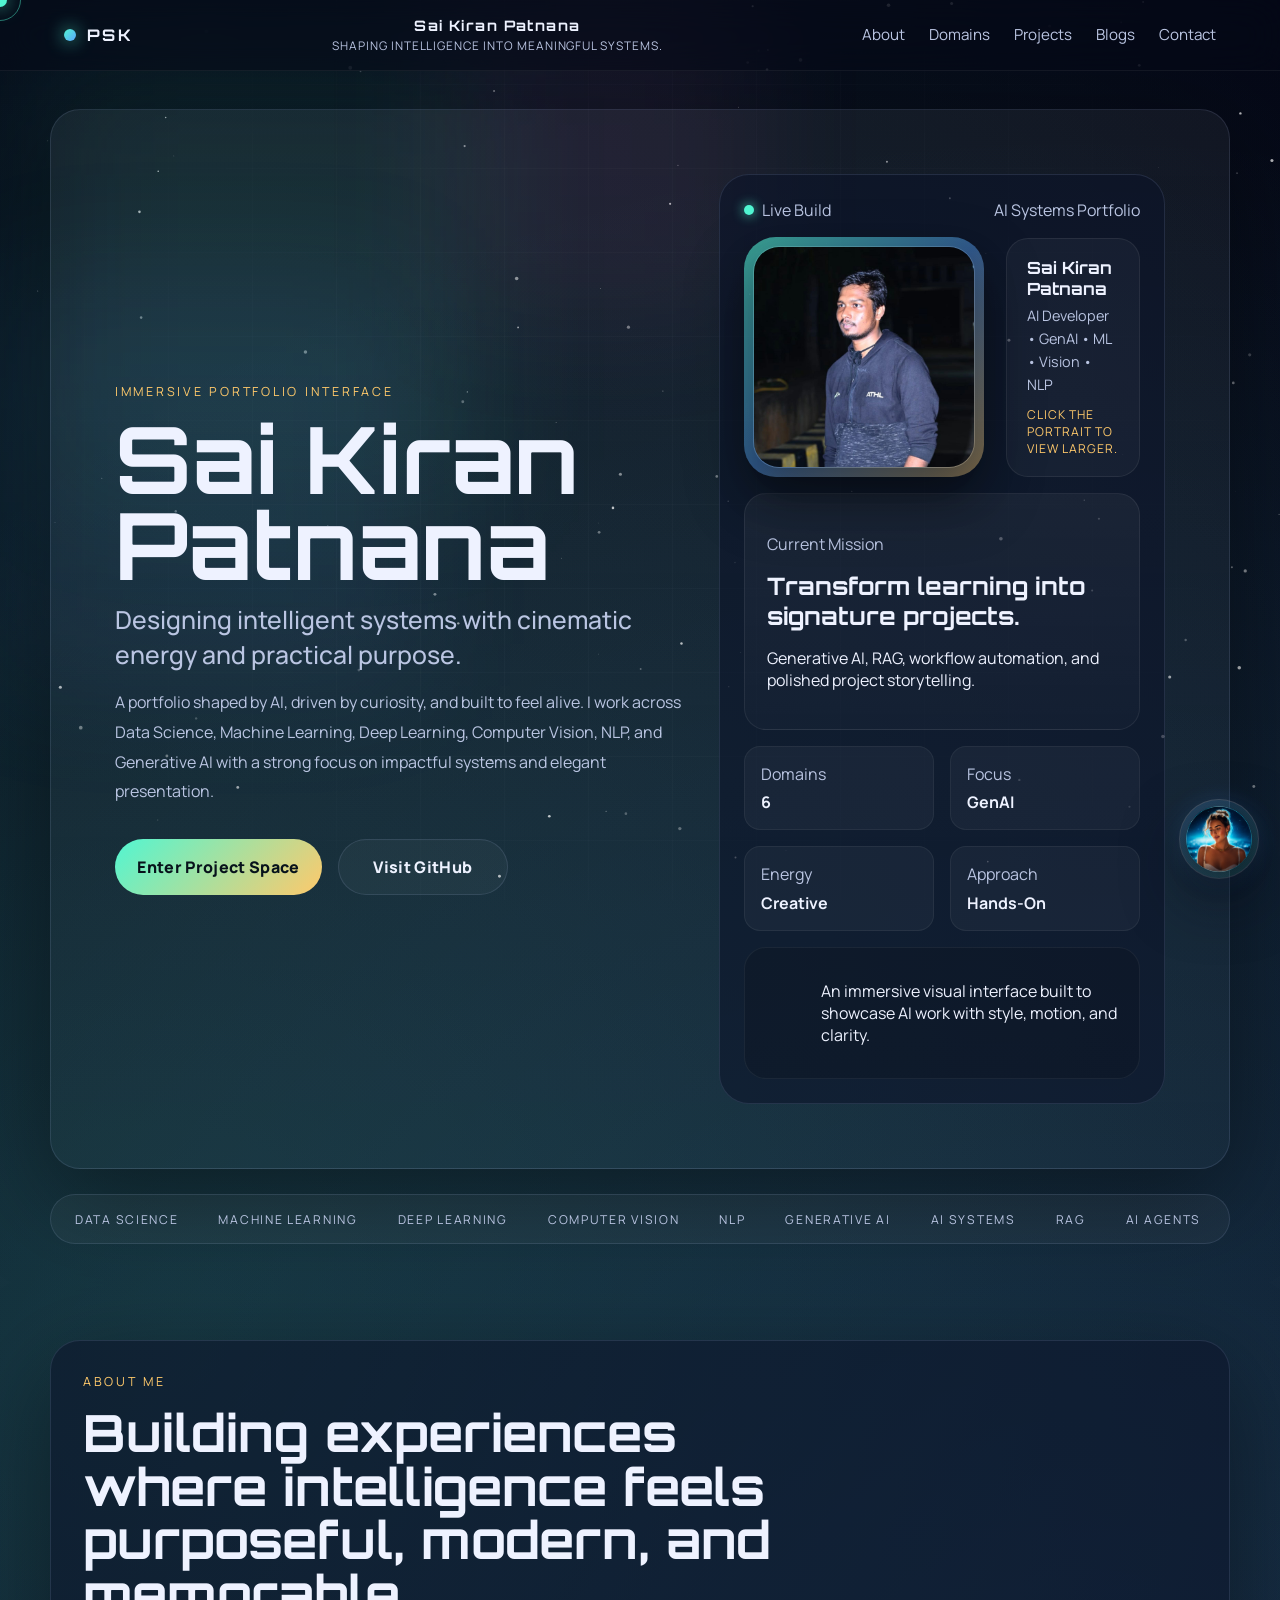
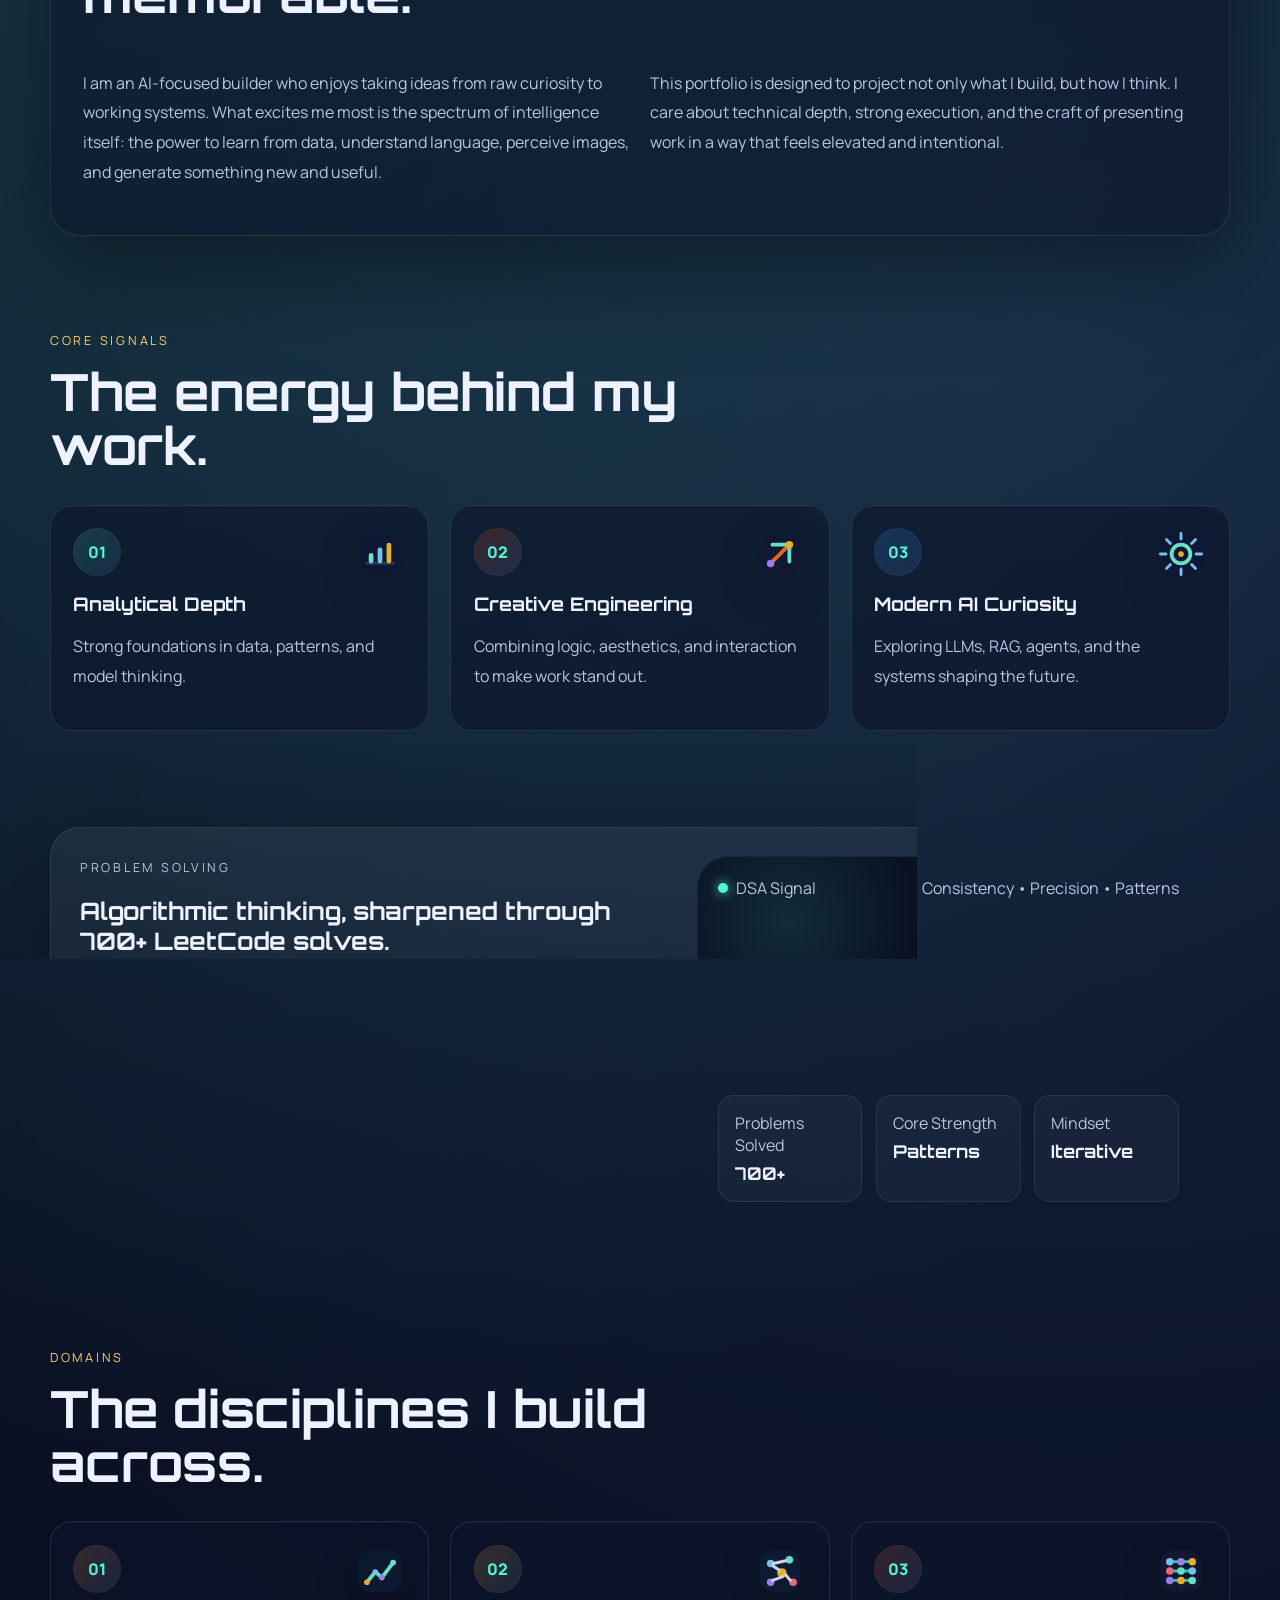
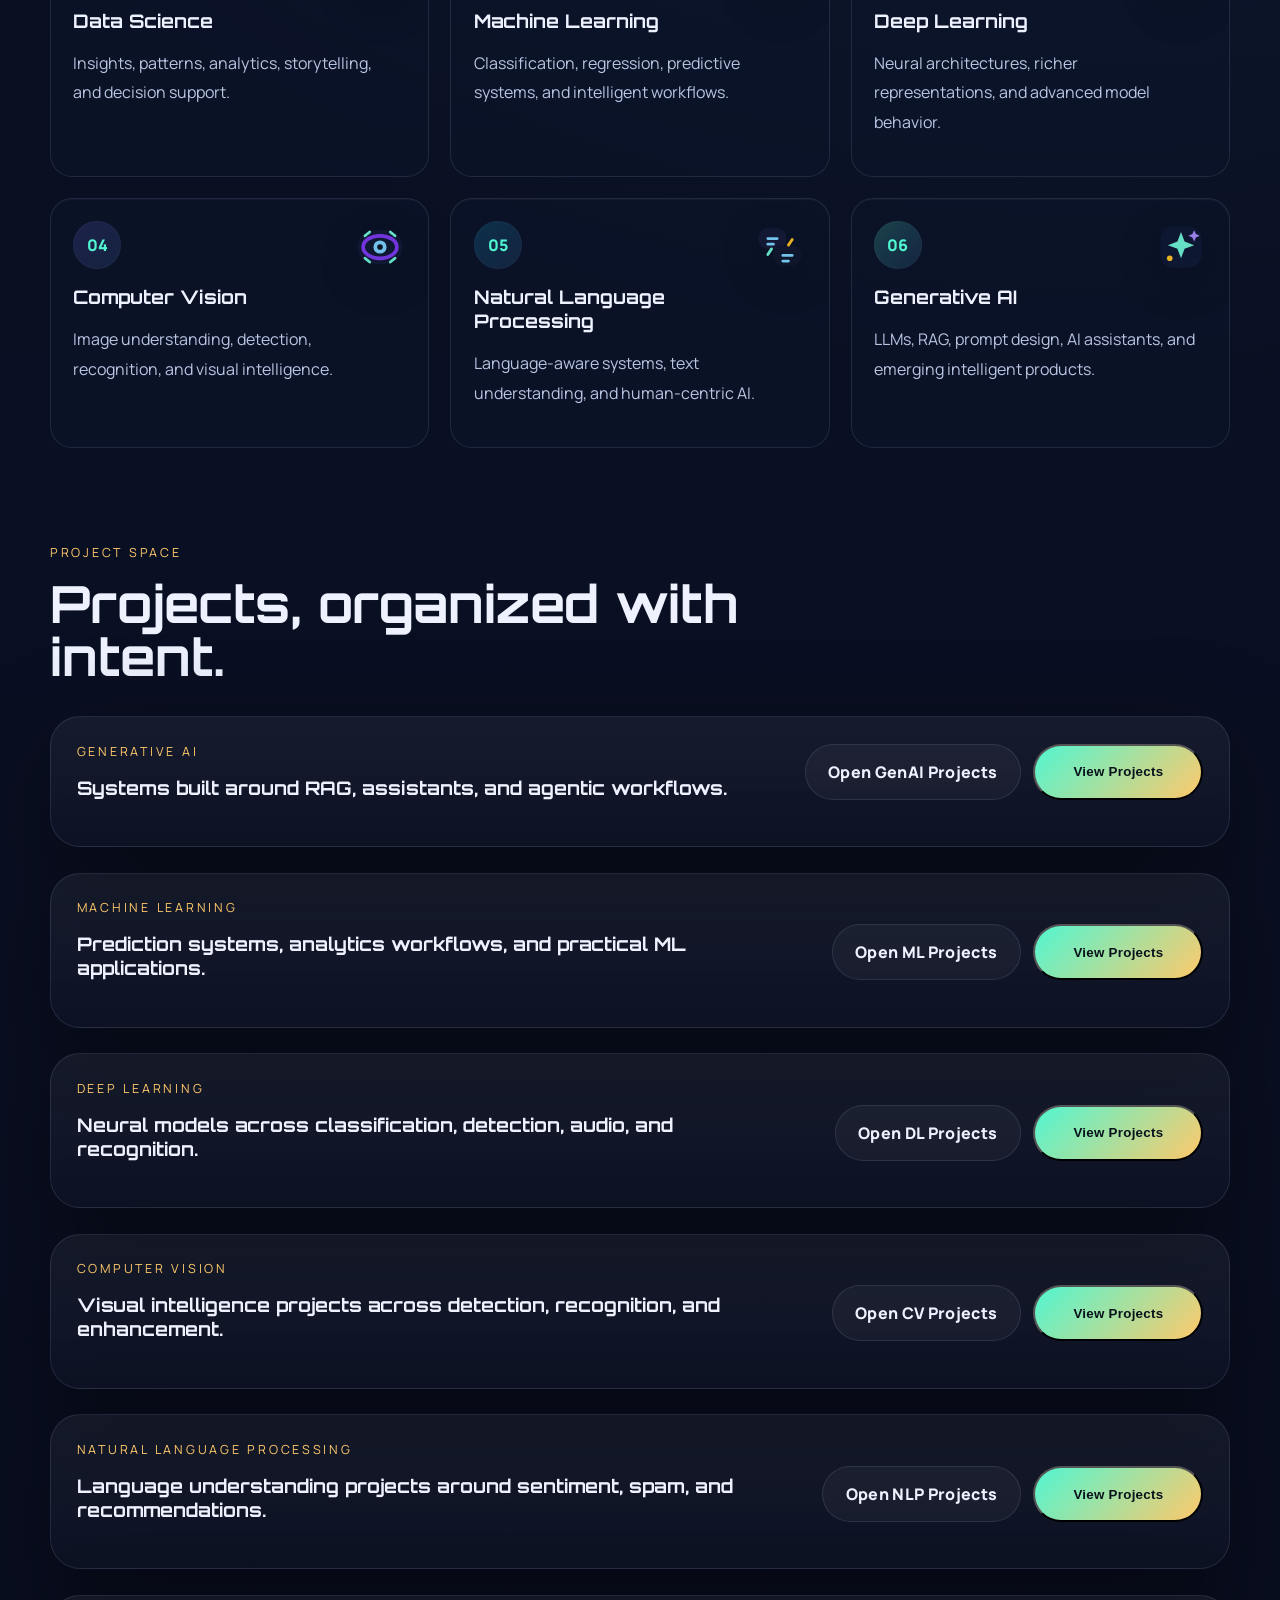
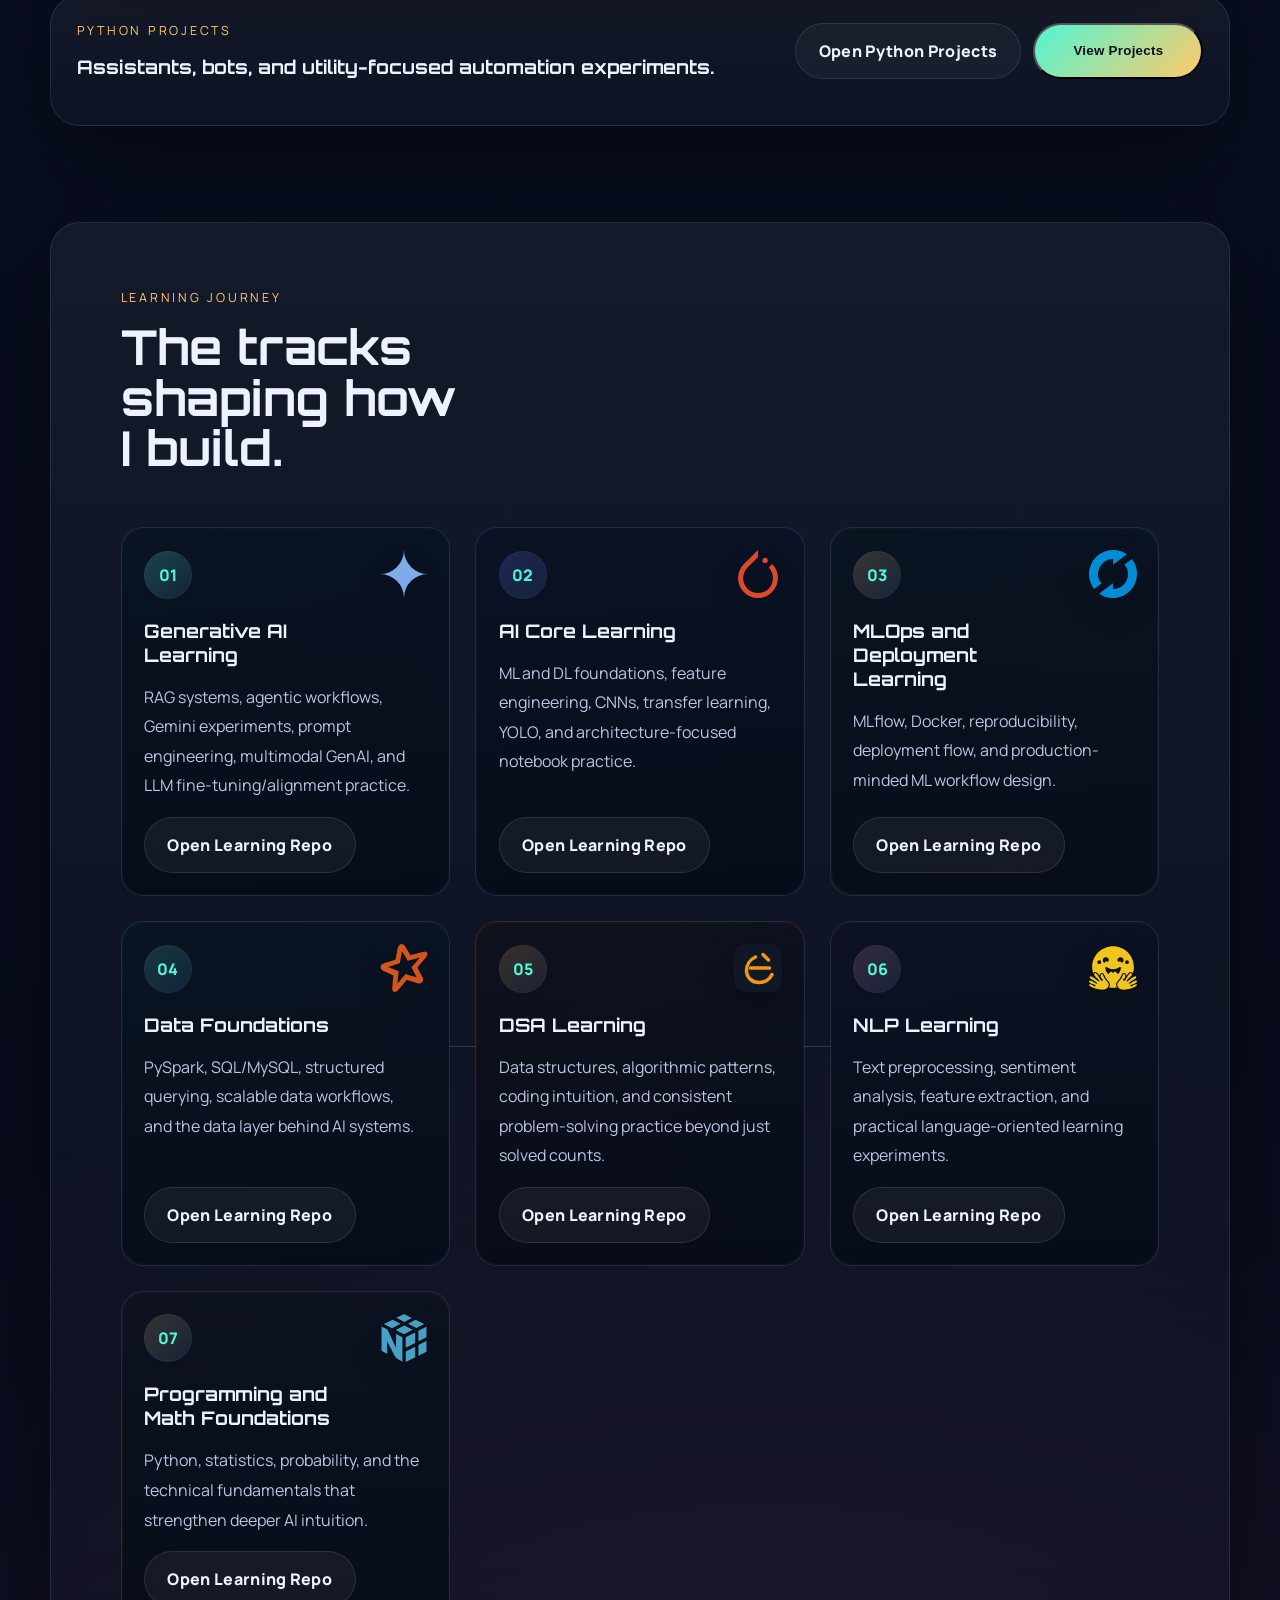
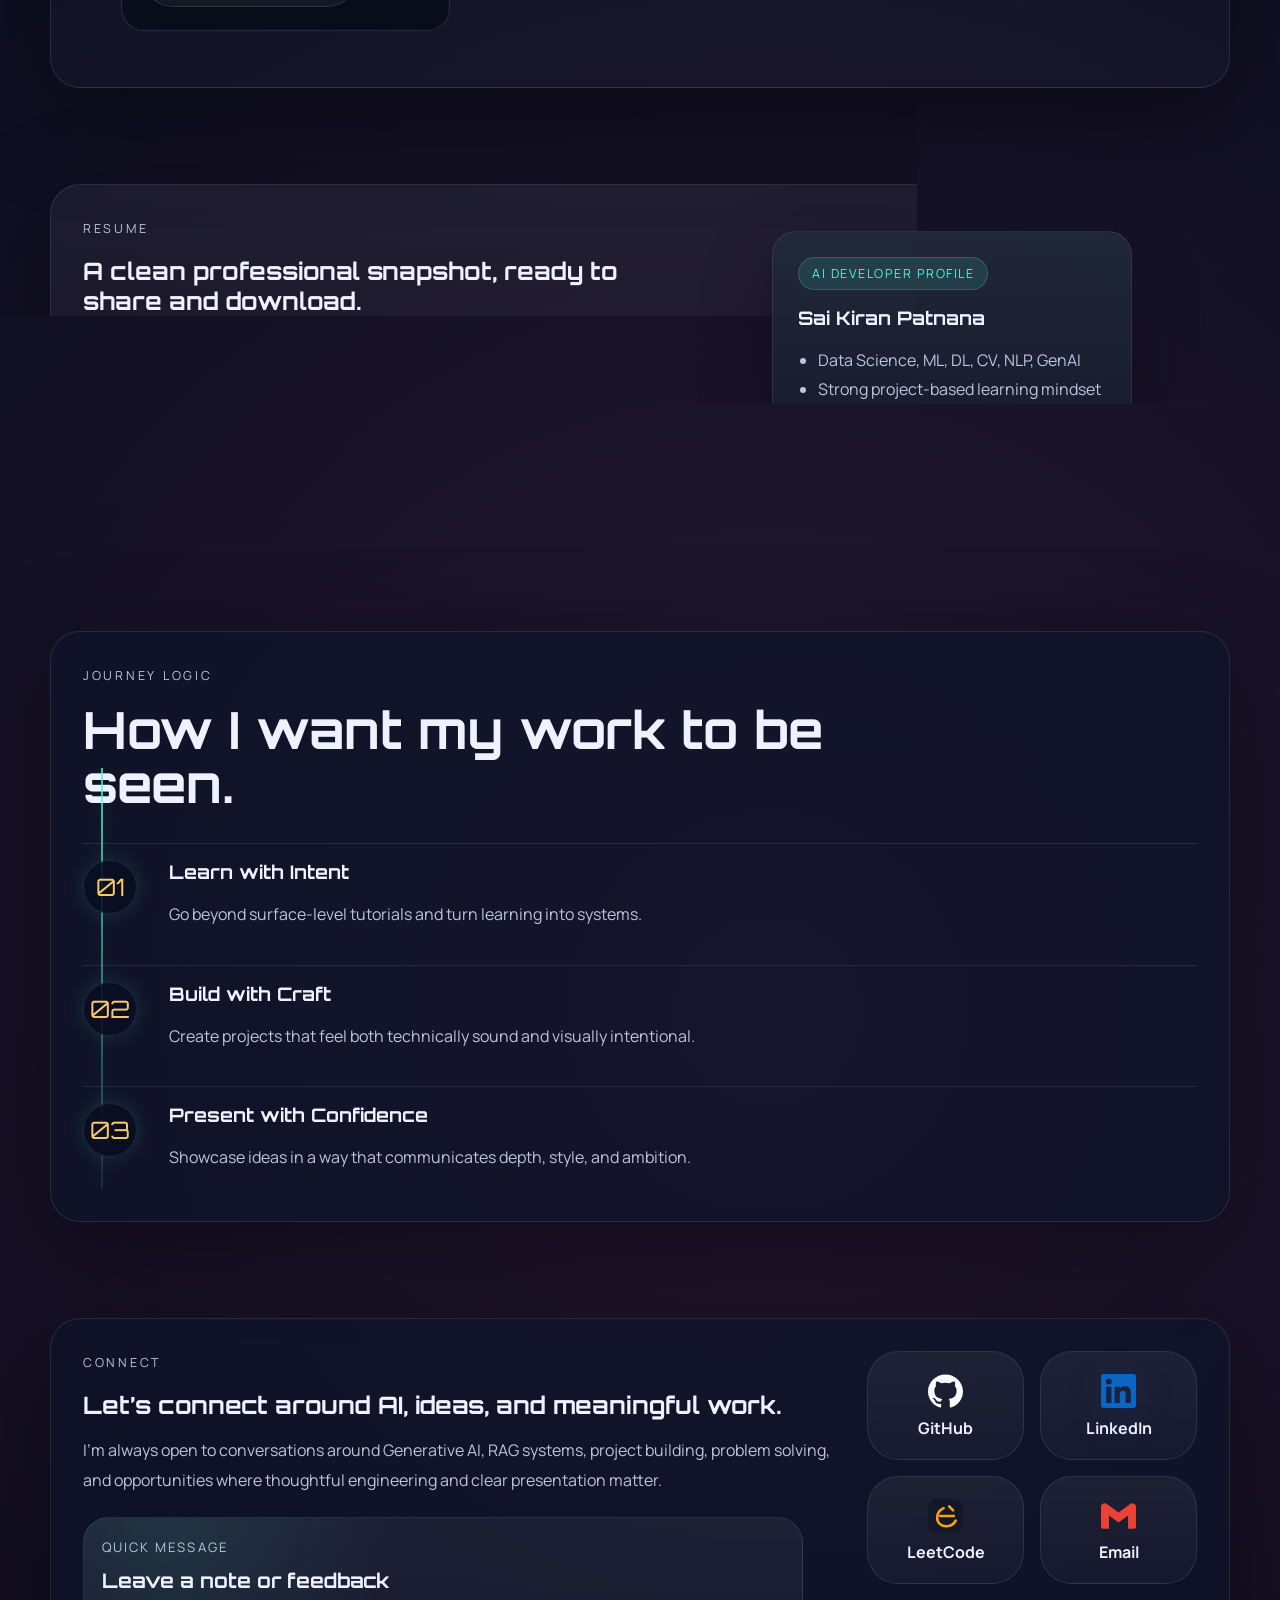
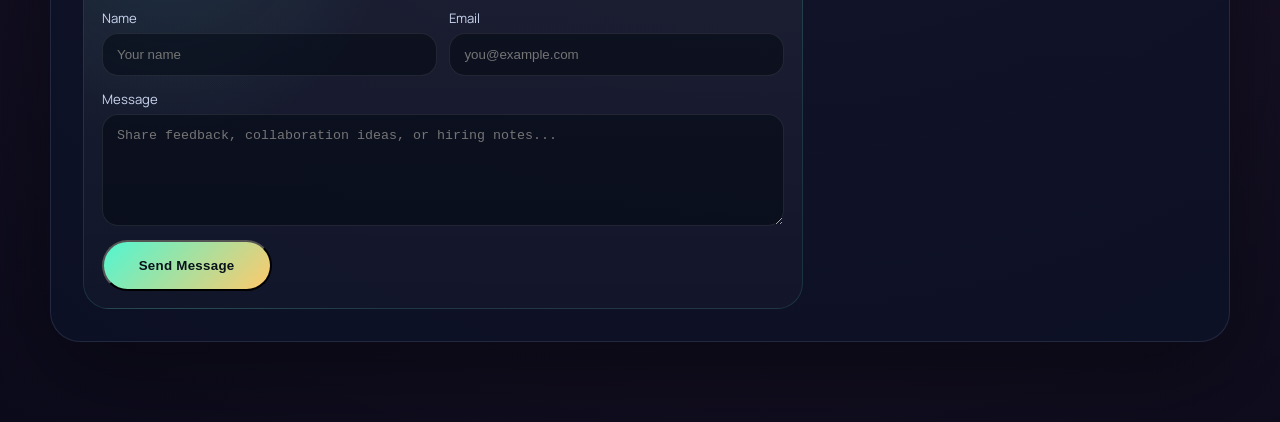
==== commit e5c09625: "Add LLM fine-tuning learning to profile and Maaya" ====
--- a/portfolio/index.html
+++ b/portfolio/index.html
@@ -518,7 +518,7 @@
             <span class="icon">01</span>
             <div class="learning-visual"><img src="./assets/learning/genai.svg" alt="Generative AI icon" /></div>
             <h3>Generative AI Learning</h3>
-            <p>RAG systems, agentic workflows, Gemini experiments, prompt engineering, and multimodal GenAI practice.</p>
+            <p>RAG systems, agentic workflows, Gemini experiments, prompt engineering, multimodal GenAI, and LLM fine-tuning/alignment practice.</p>
             <a class="button secondary interactive" href="https://github.com/SAIKIRANPATNANA/GENERATIVE_AI_LEARNING" target="_blank" rel="noreferrer">Open Learning Repo</a>
           </article>
           <article class="domain-card learning-card learning-card-core reveal tilt-card">
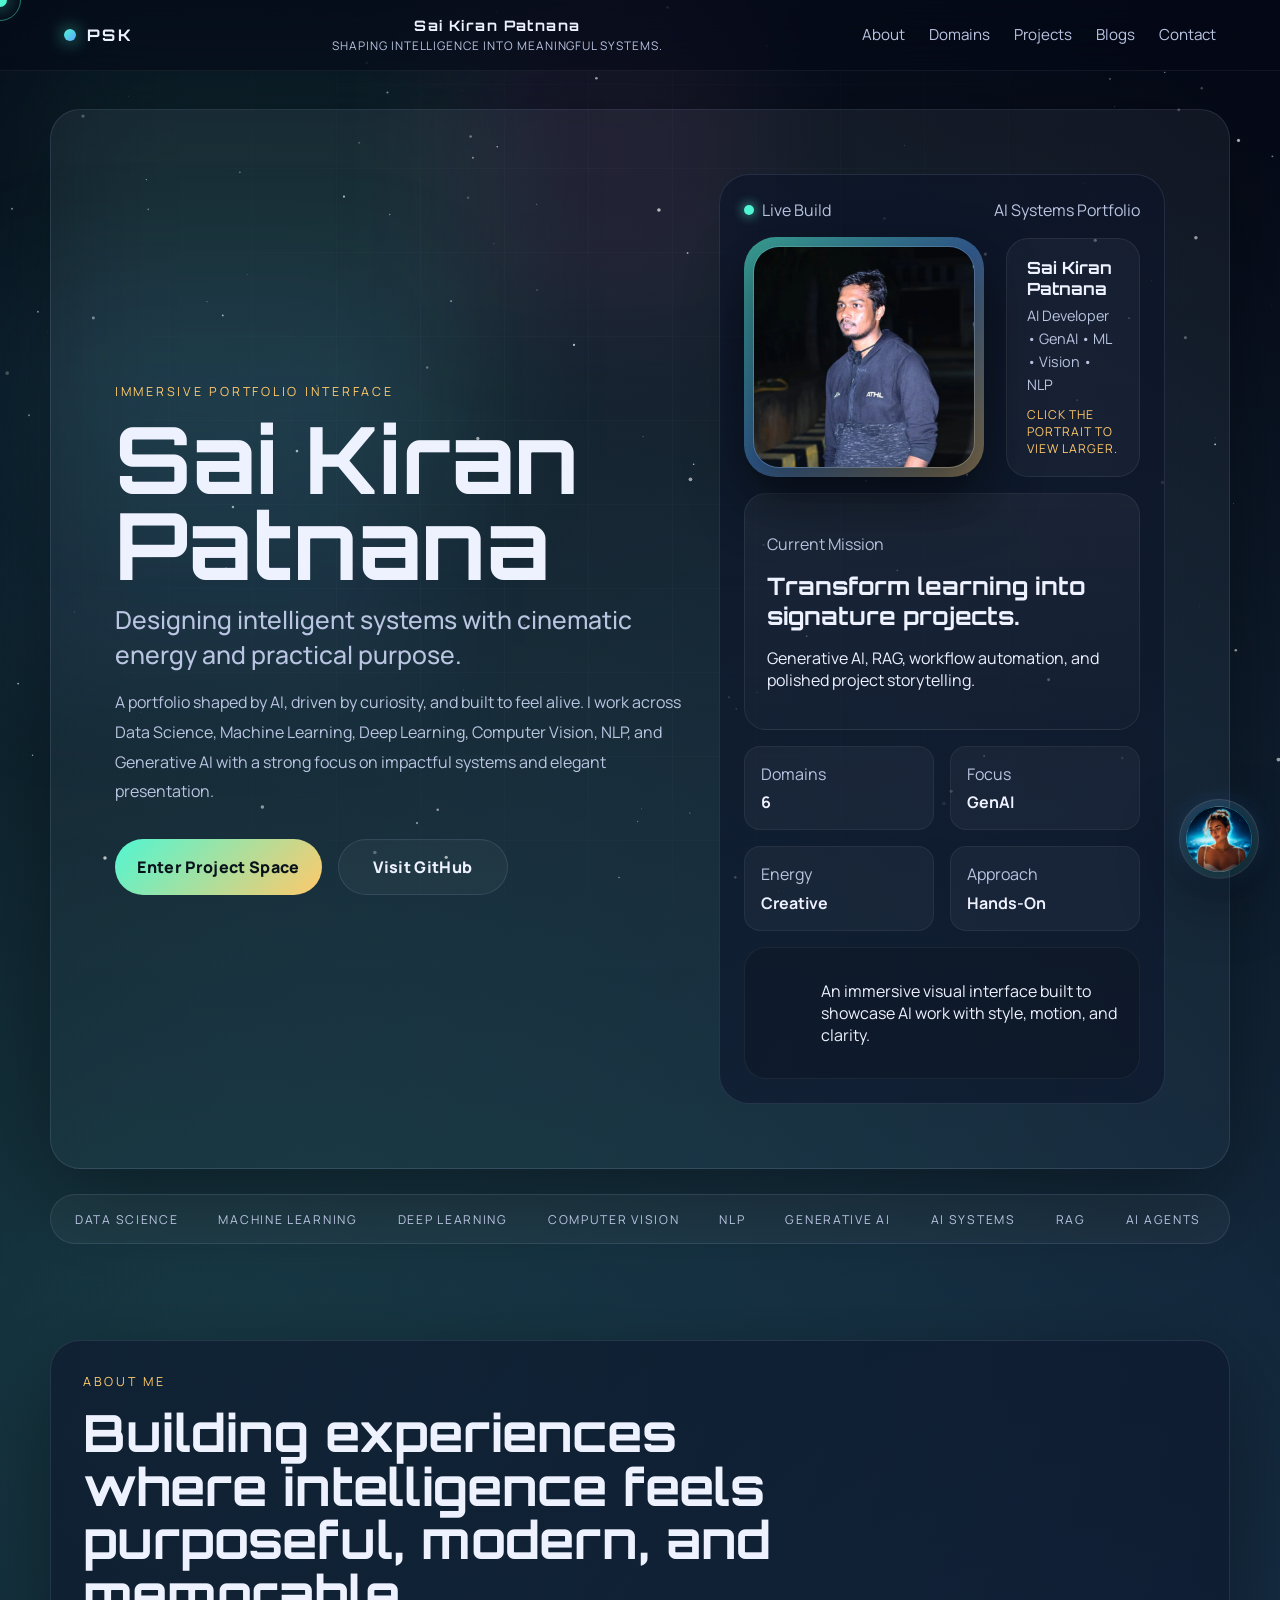
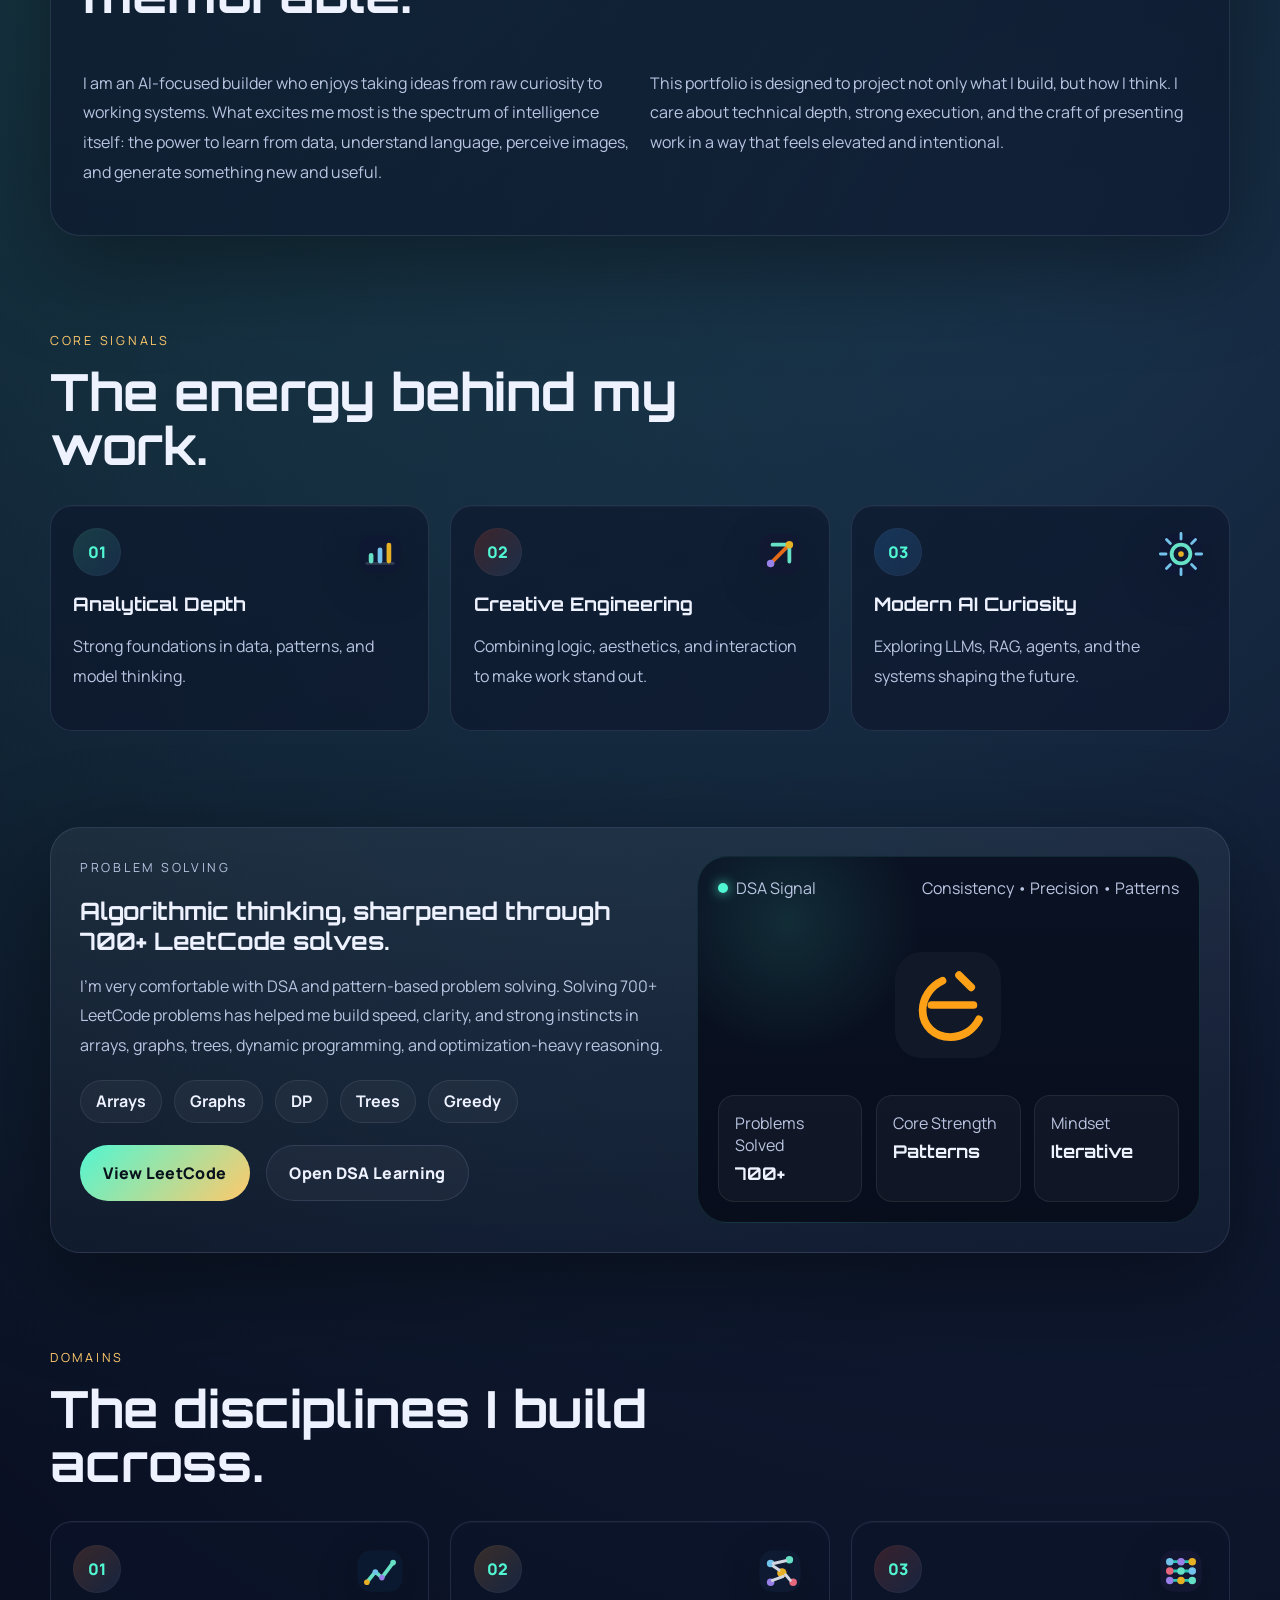
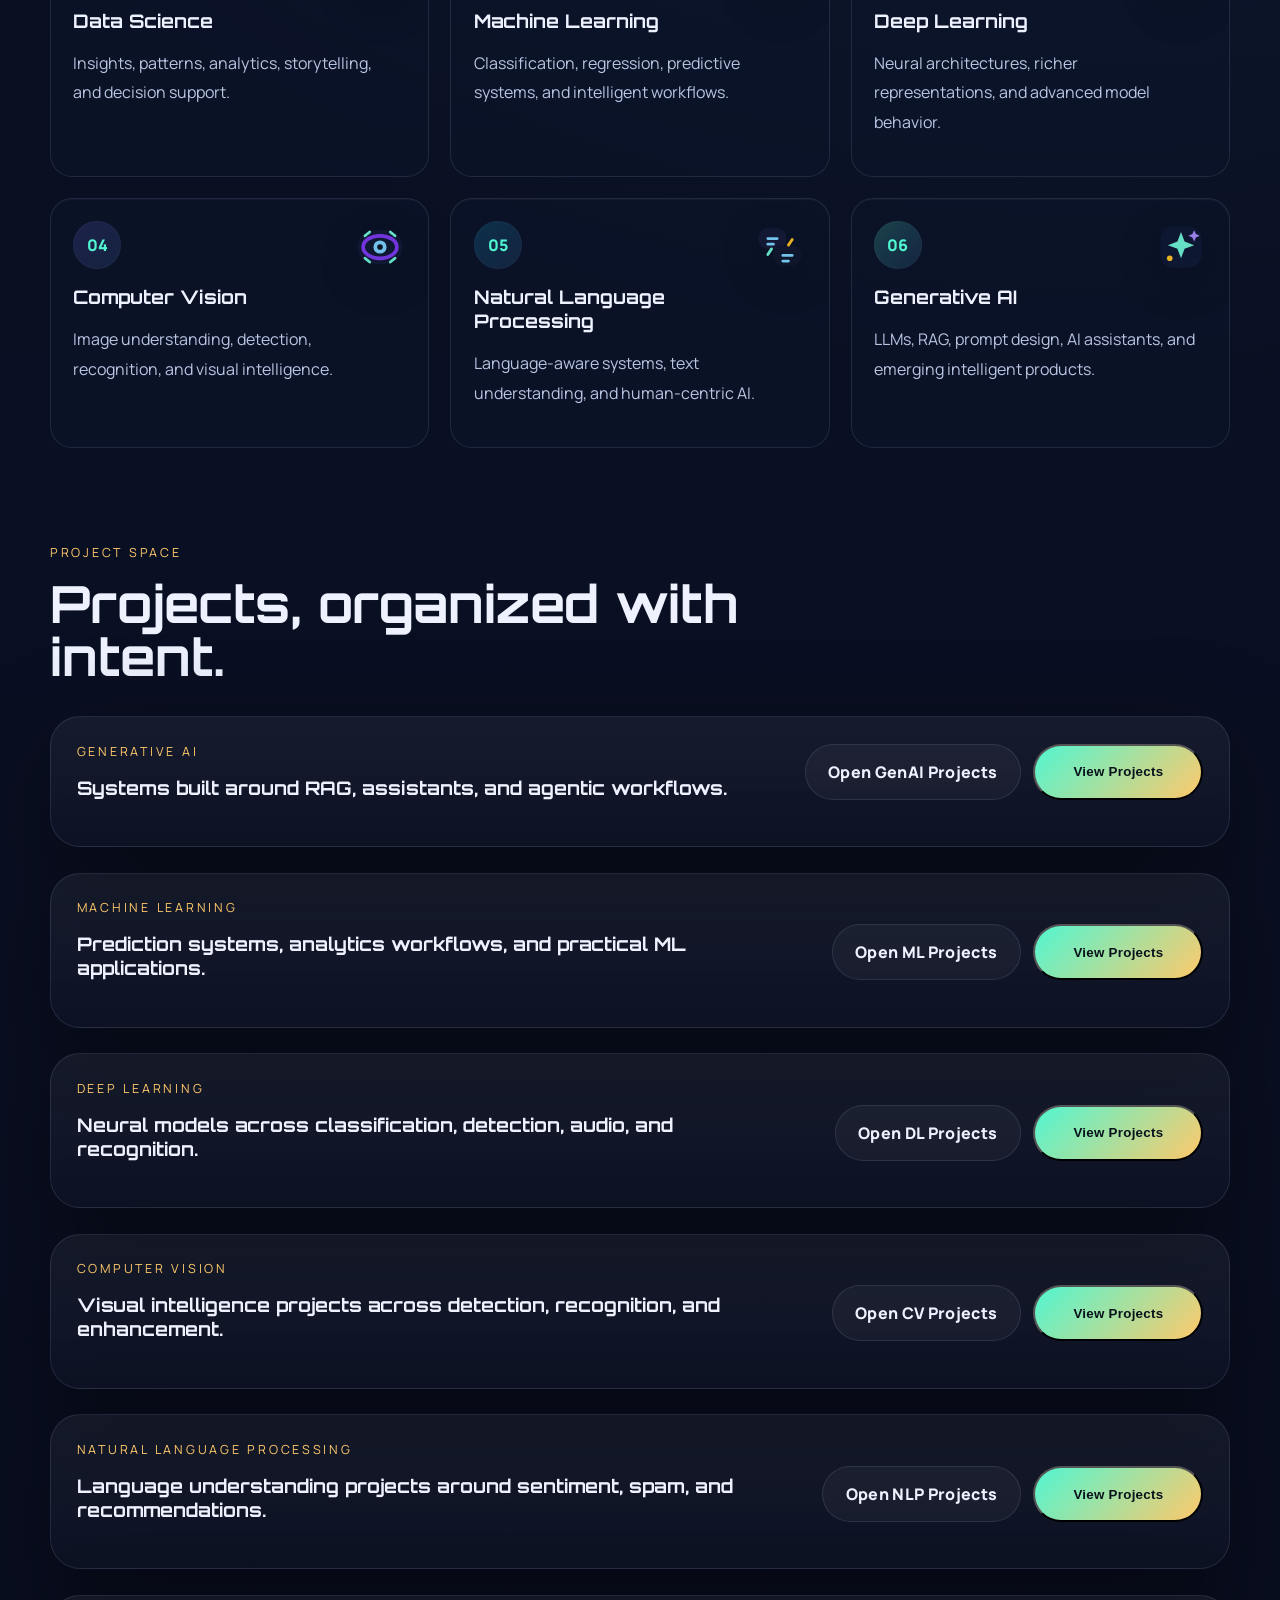
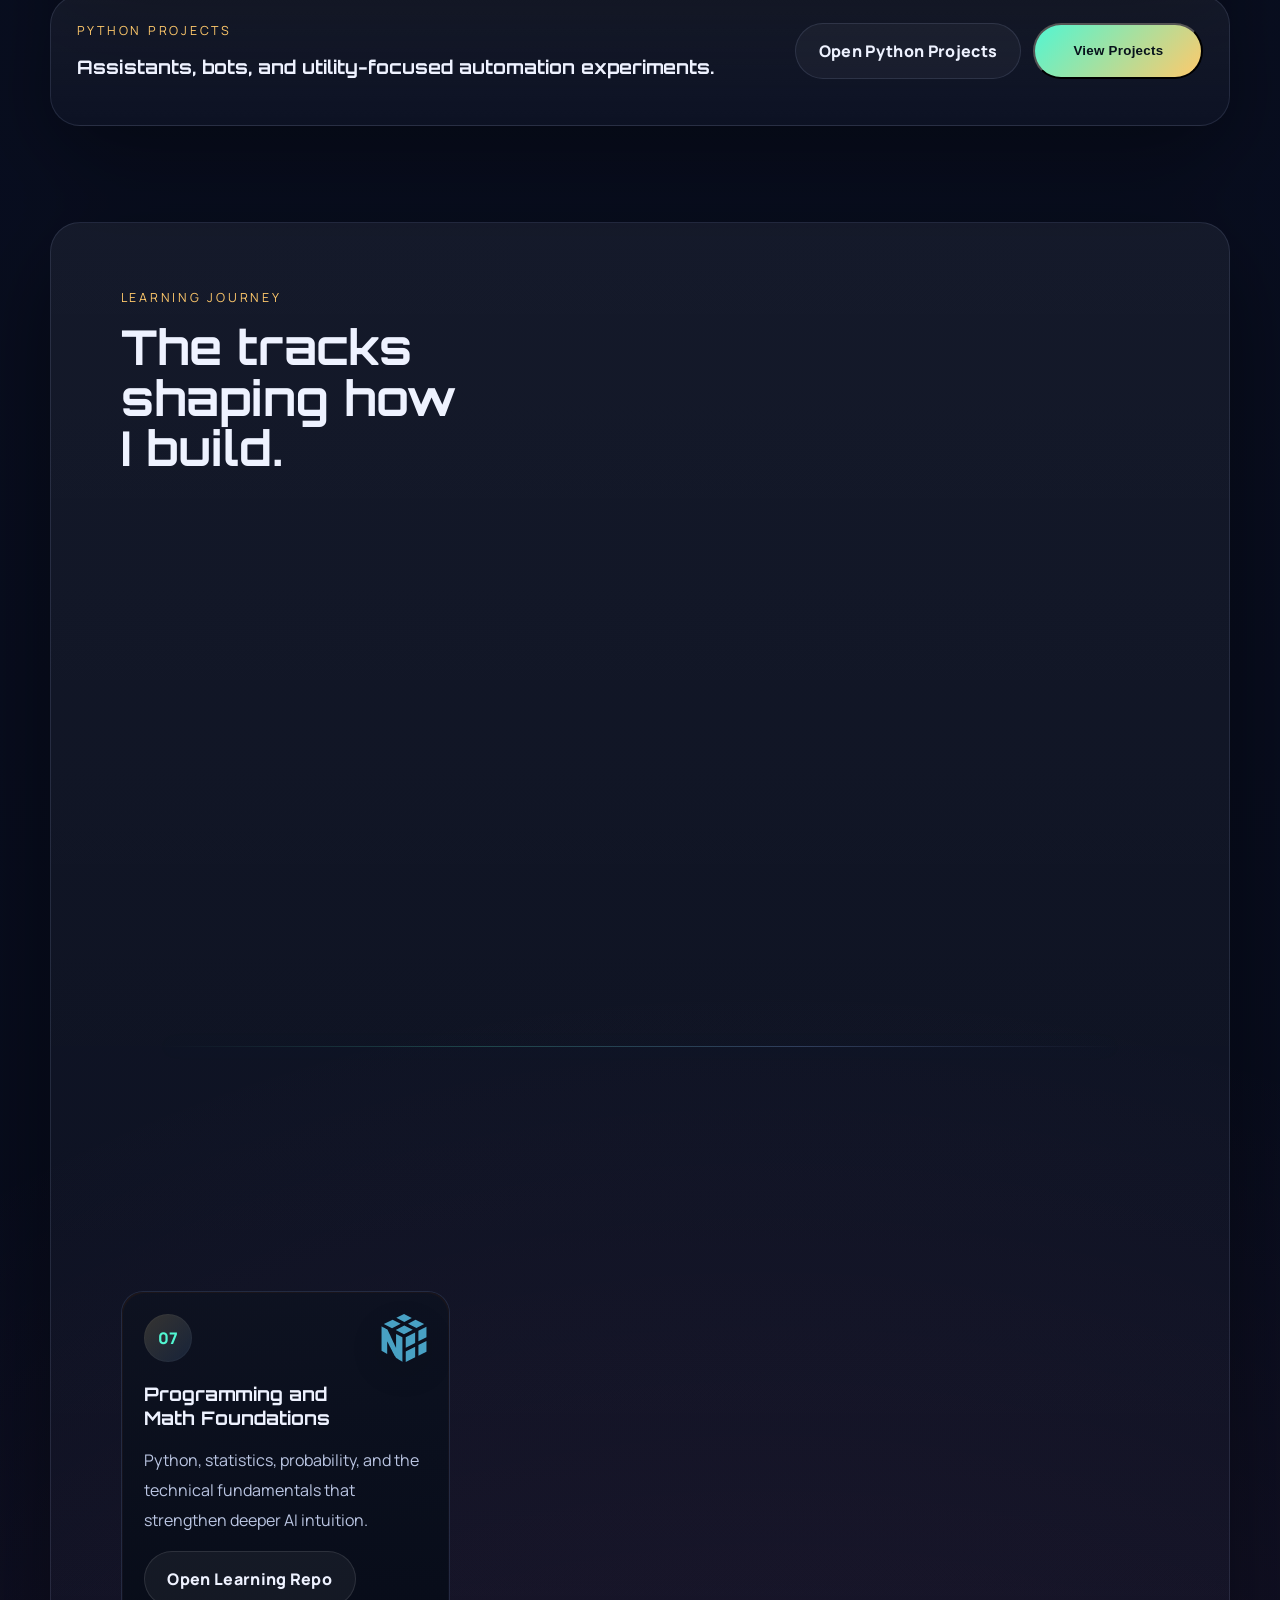
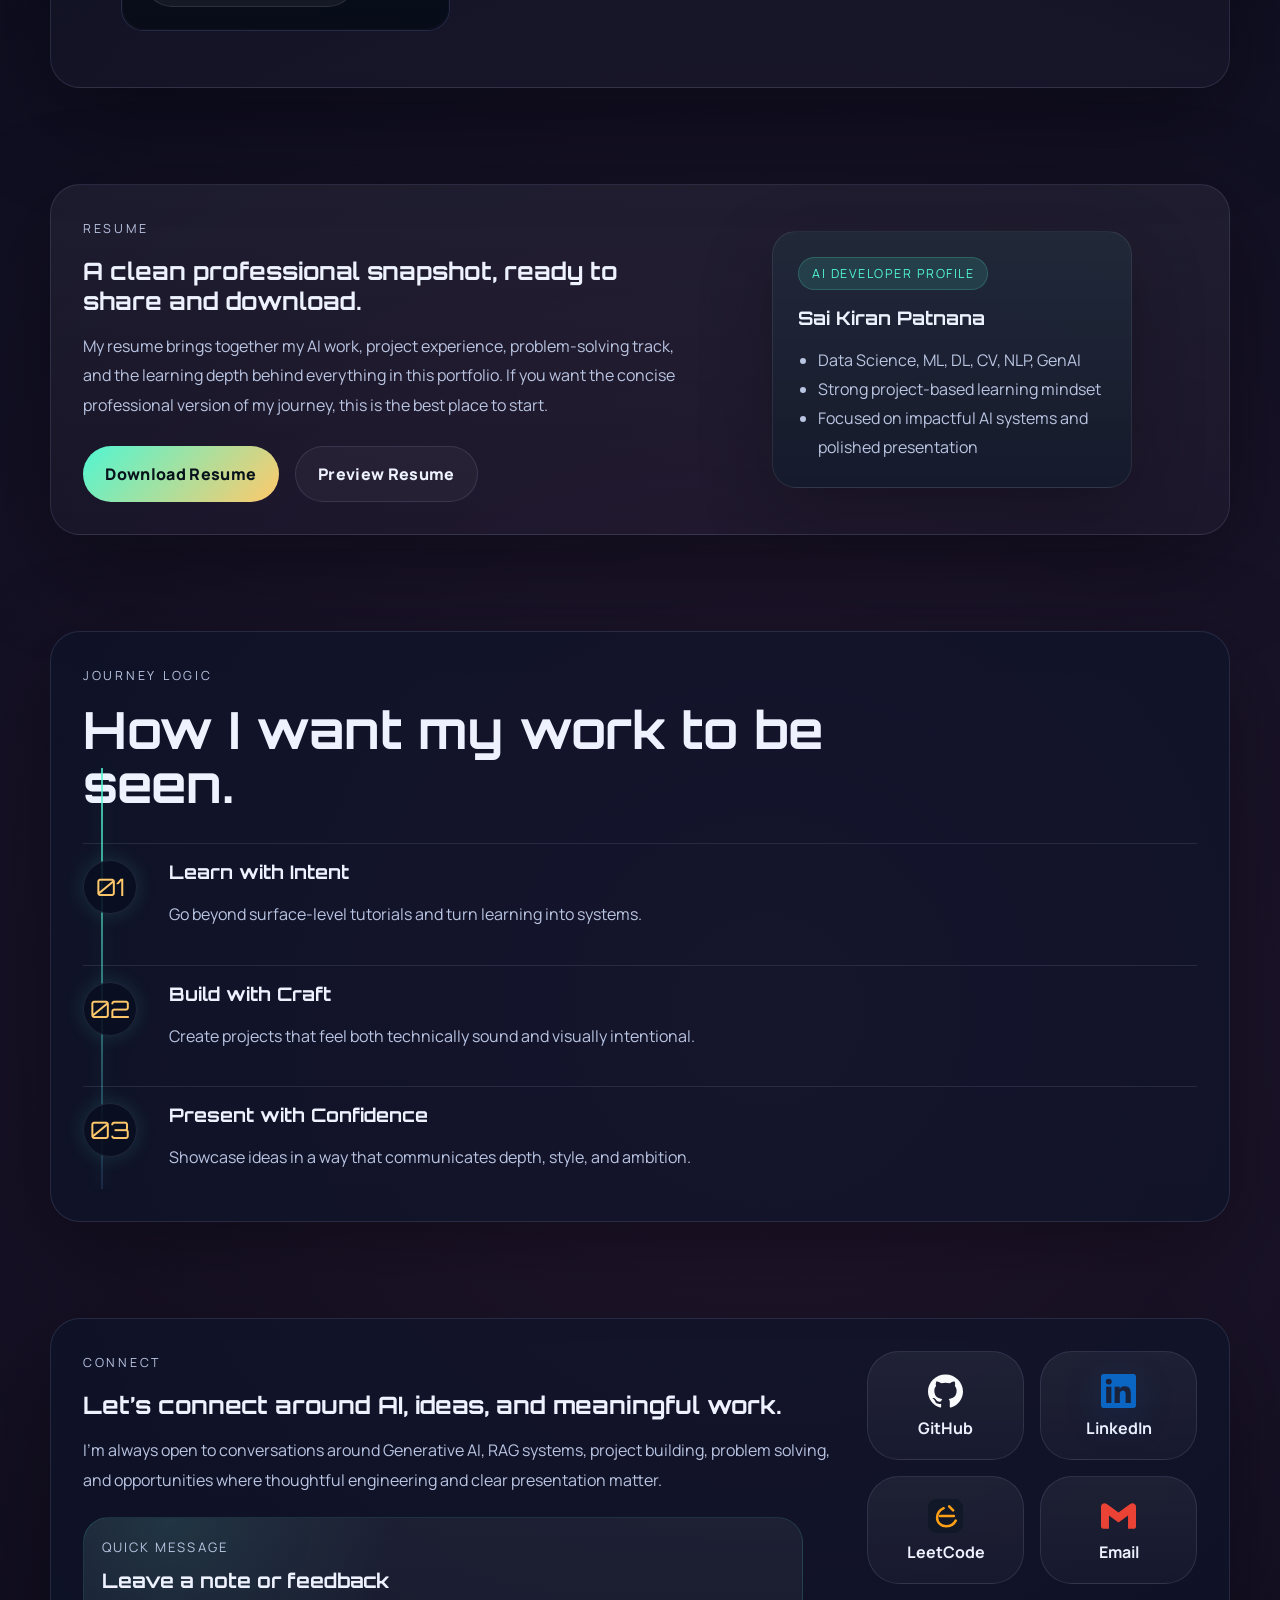
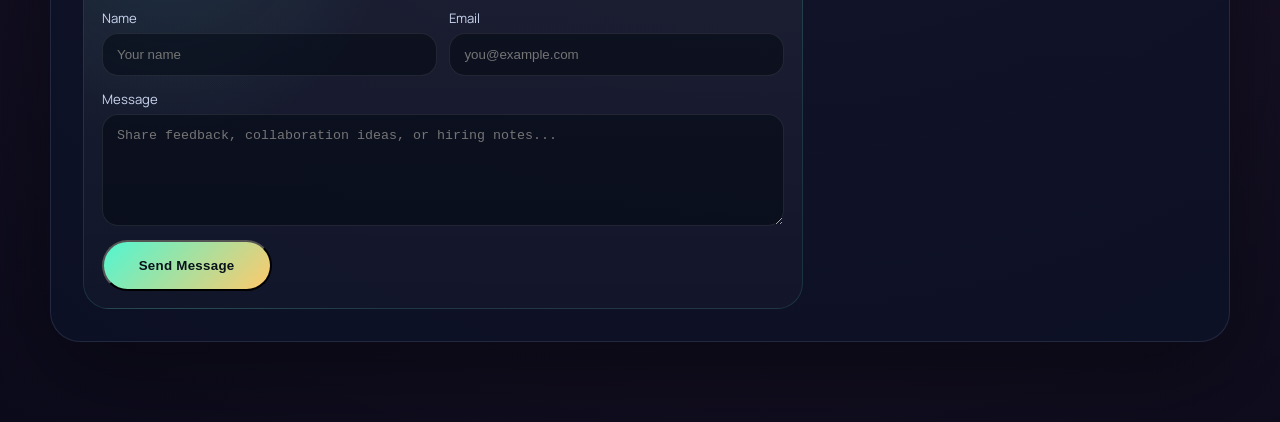
==== commit 835921d8: "Add Agentic Memory to portfolio" ====
--- a/portfolio/index.html
+++ b/portfolio/index.html
@@ -333,6 +333,12 @@
                 <div class="project-stack-row"><span>NeMo</span><span>Colang</span><span>Safety</span></div>
                 <button class="card-link interactive" type="button">Open Details</button>
               </article>
+              <article class="project-card reveal tilt-card interactive" data-title="Agentic Memory" data-domain="Generative AI" data-stack="Streamlit, Groq, LangChain, FAISS, FastEmbed, Memory Routing" data-status="Memory Systems Lab" data-link="https://github.com/SAIKIRANPATNANA/GENAI_PROJECTS/tree/main/agentic_memory" data-link-label="Open GitHub Project" data-highlights="AI Memory Lab demonstrating short-term and long-term LLM memory techniques: no memory, buffer, sliding window, summary, token buffer, vector store, entity memory, episodic/semantic/procedural memory, self-reflection, routing, cost tracking, and architecture diagrams." data-image="./assets/projects/agentic-memory.svg" data-description="A hands-on Streamlit lab for understanding how LLM memory works across conversations, comparing short-term and long-term memory strategies with live Groq calls, FAISS retrieval, fastembed embeddings, cost metrics, and Mermaid diagrams.">
+                <div class="project-visual"><img src="./assets/projects/agentic-memory.svg" alt="Agentic Memory preview" class="project-thumb" /><span>Memory</span><span>Agents</span></div>
+                <p class="project-tag">GenAI</p><h3>Agentic Memory</h3><p>LLM memory lab covering short-term, long-term, vector, entity, and routing strategies.</p>
+                <div class="project-stack-row"><span>Streamlit</span><span>Groq</span><span>FAISS</span></div>
+                <button class="card-link interactive" type="button">Open Details</button>
+              </article>
               <article class="project-card reveal tilt-card interactive" data-title="ATS Using Gemini" data-domain="Generative AI" data-stack="Python, Streamlit, Gemini Pro Vision" data-status="Active Project" data-link="https://github.com/SAIKIRANPATNANA/GENAI_PROJECTS/tree/main/ats-using-gemini" data-link-label="Open GitHub Project" data-highlights="Resume review, percentage match analysis, and ATS-style evaluation using Gemini Pro Vision." data-image="./assets/projects/ats.svg" data-description="A resume analysis and ATS-style evaluation project built with Streamlit and Gemini Pro Vision.">
                 <div class="project-visual"><img src="./assets/projects/ats.svg" alt="ATS Using Gemini preview" class="project-thumb" /><span>ATS</span><span>Gemini</span></div>
                 <p class="project-tag">GenAI</p><h3>ATS Using Gemini</h3><p>Resume analysis and ATS-style matching powered by Gemini Pro Vision.</p>
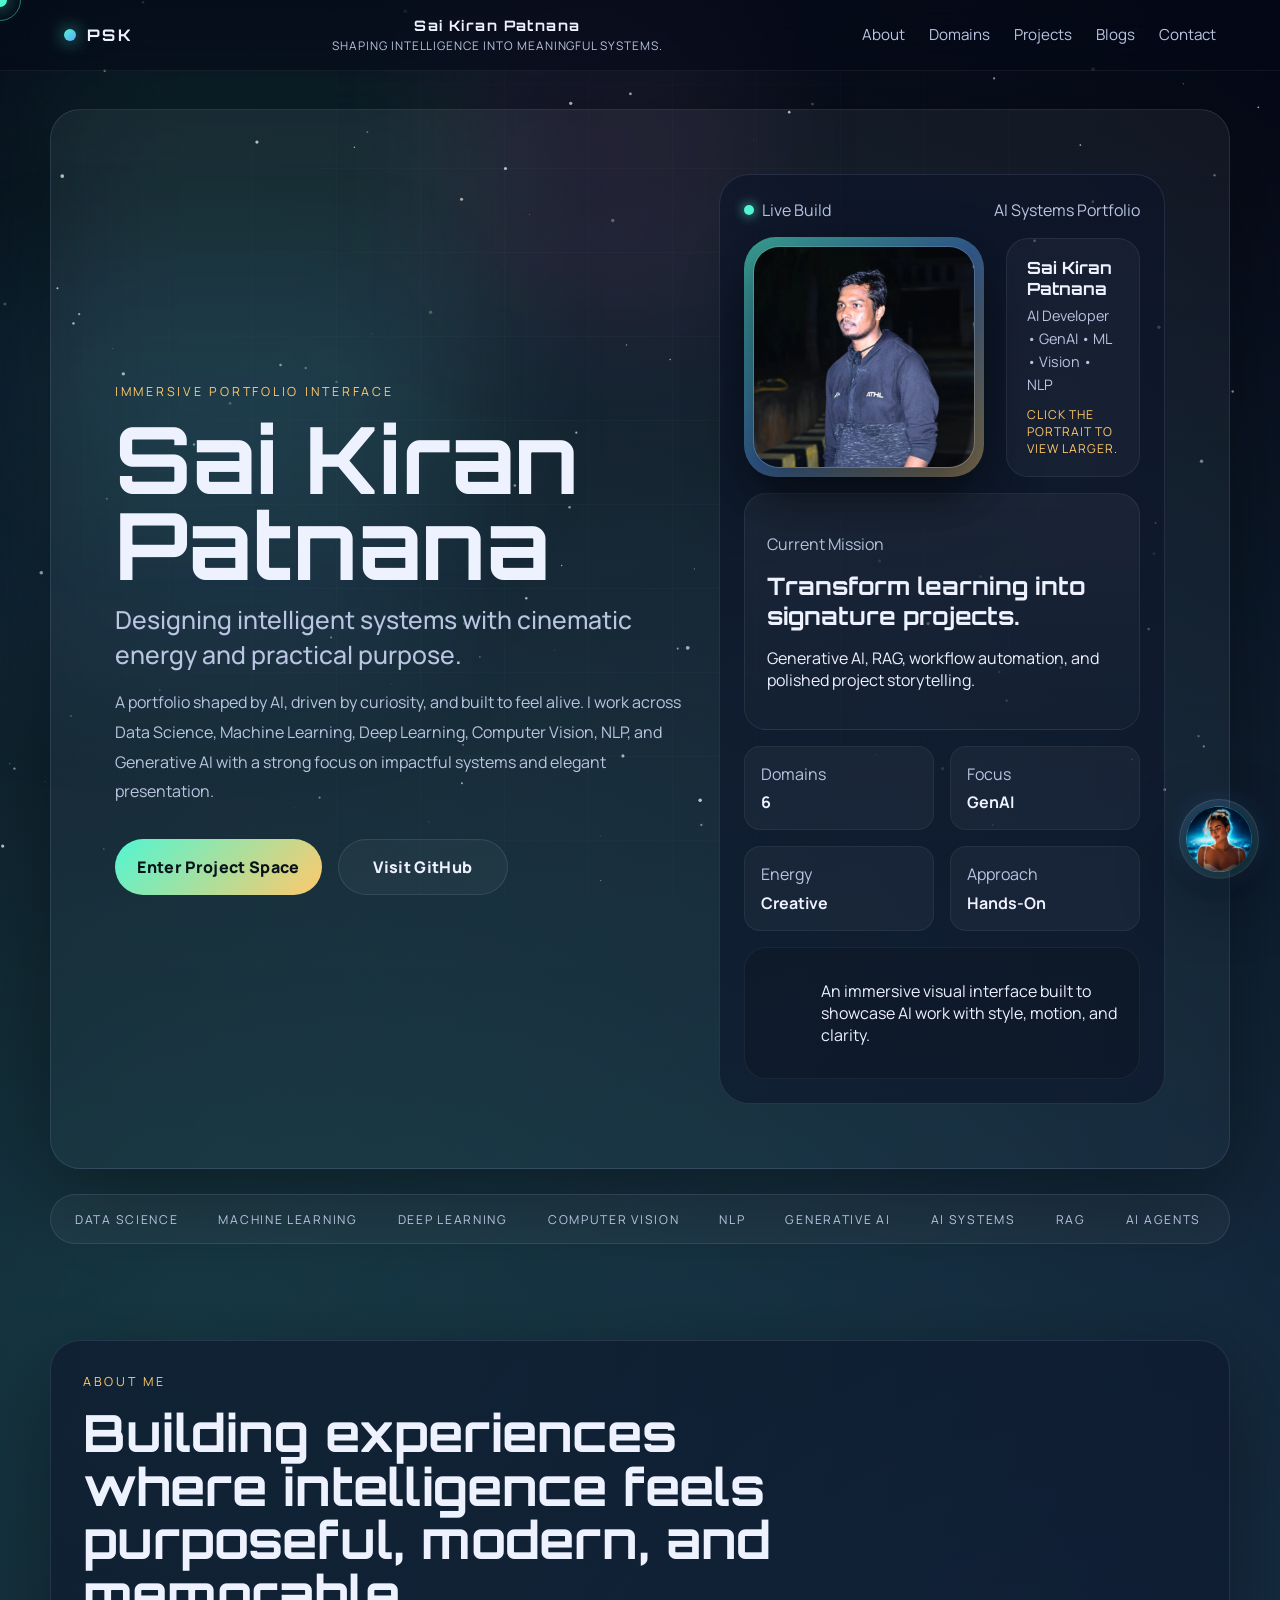
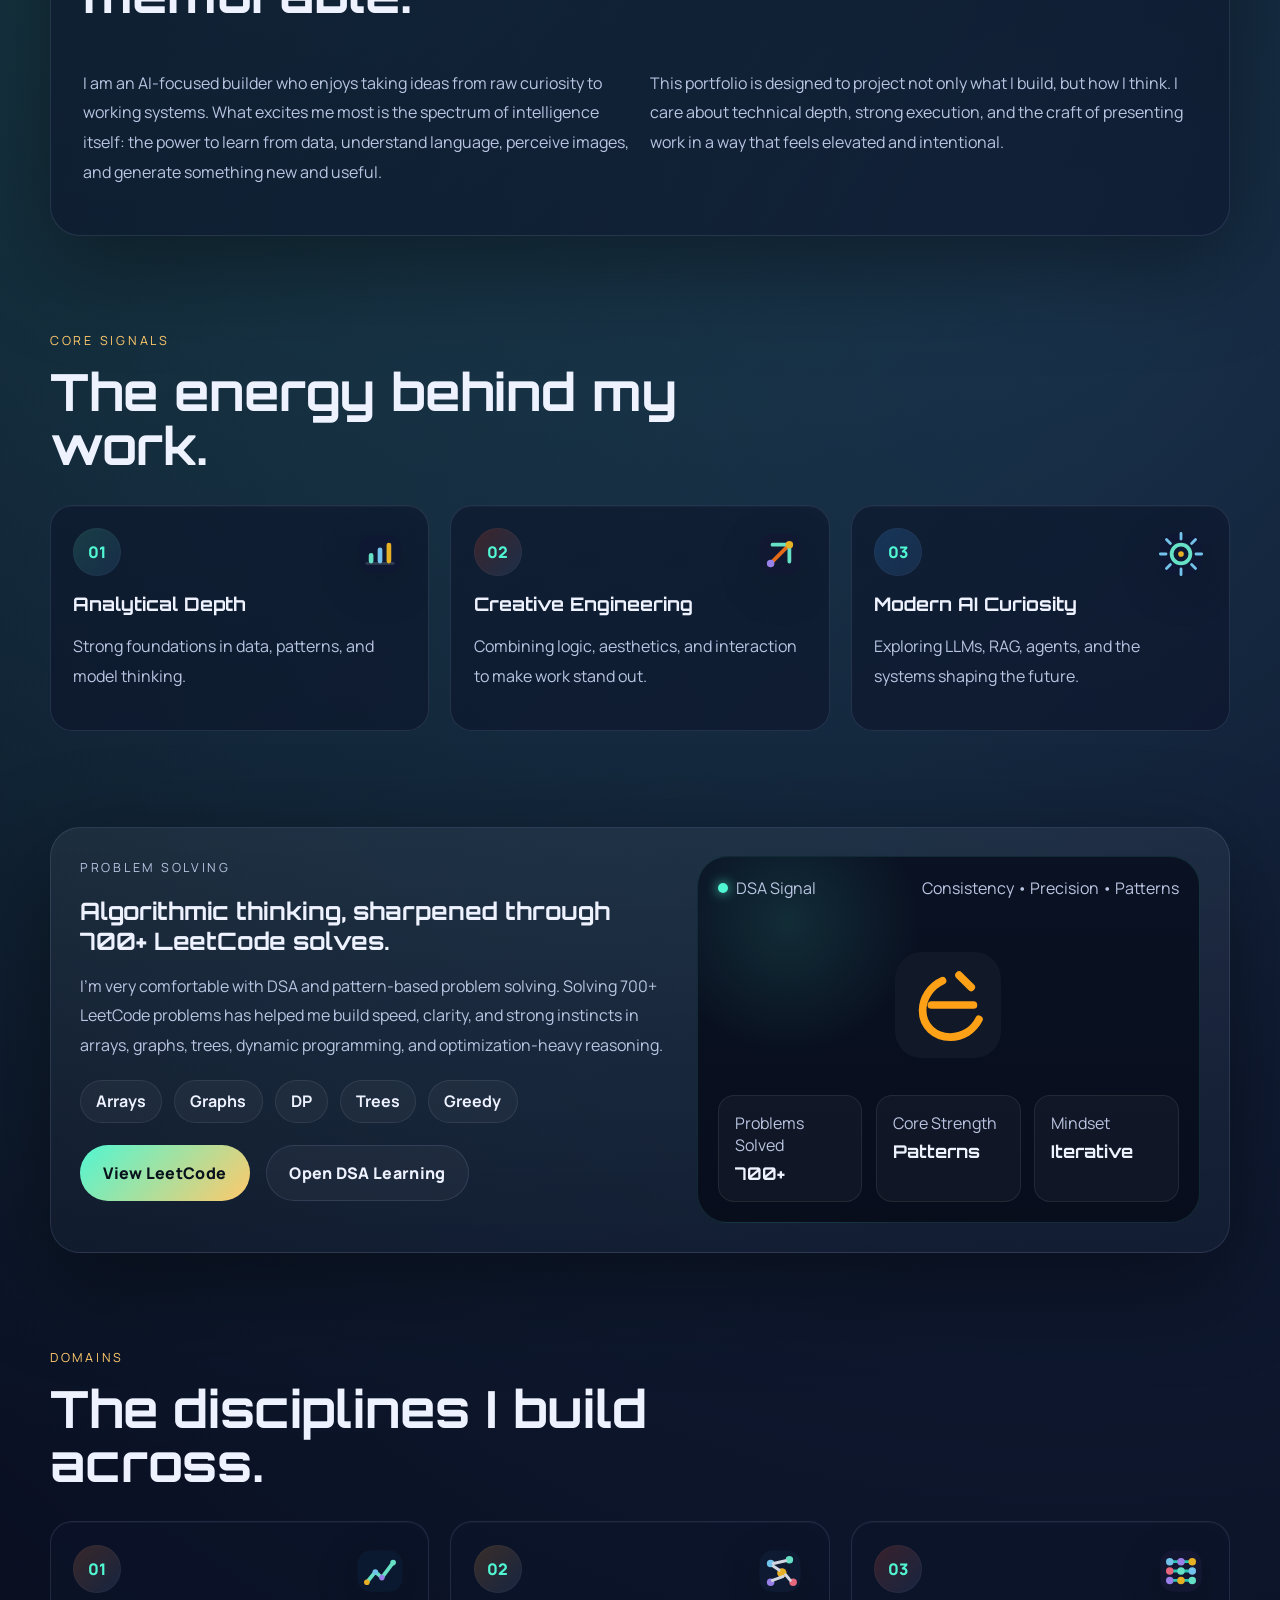
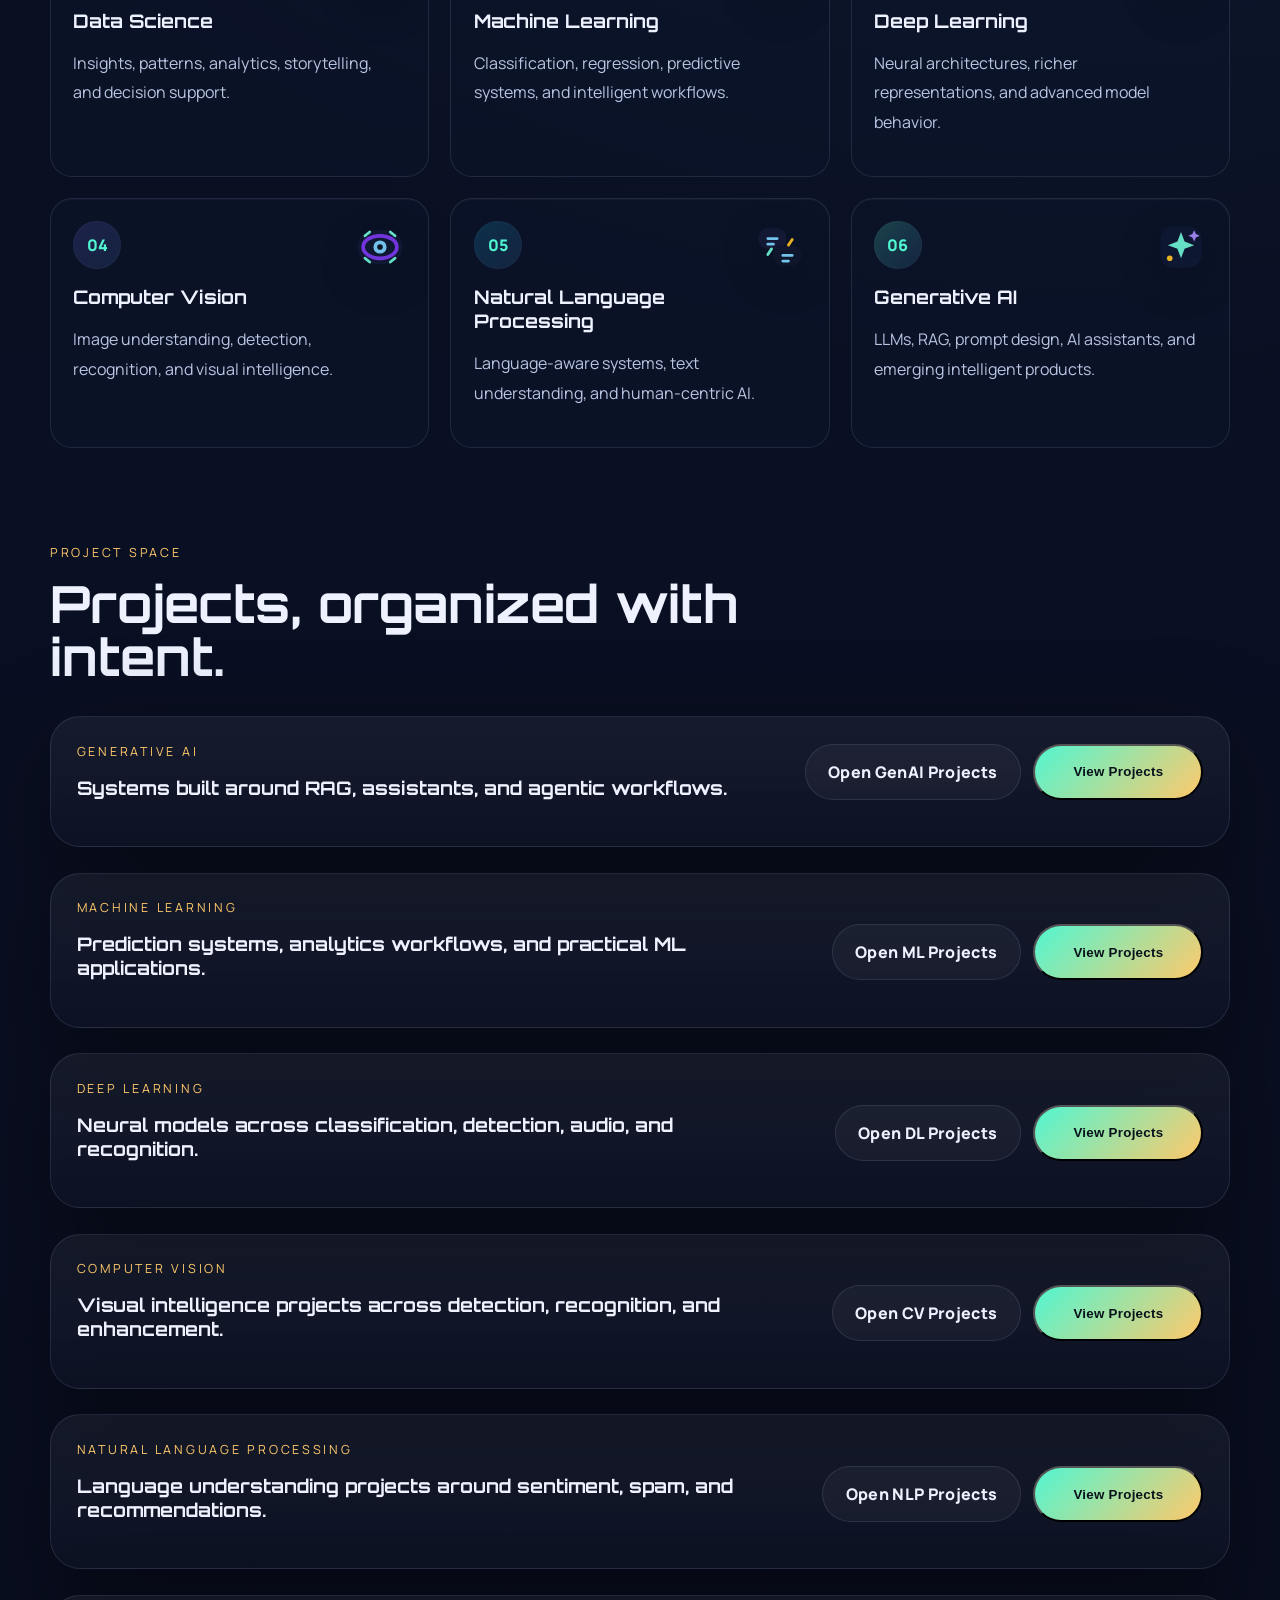
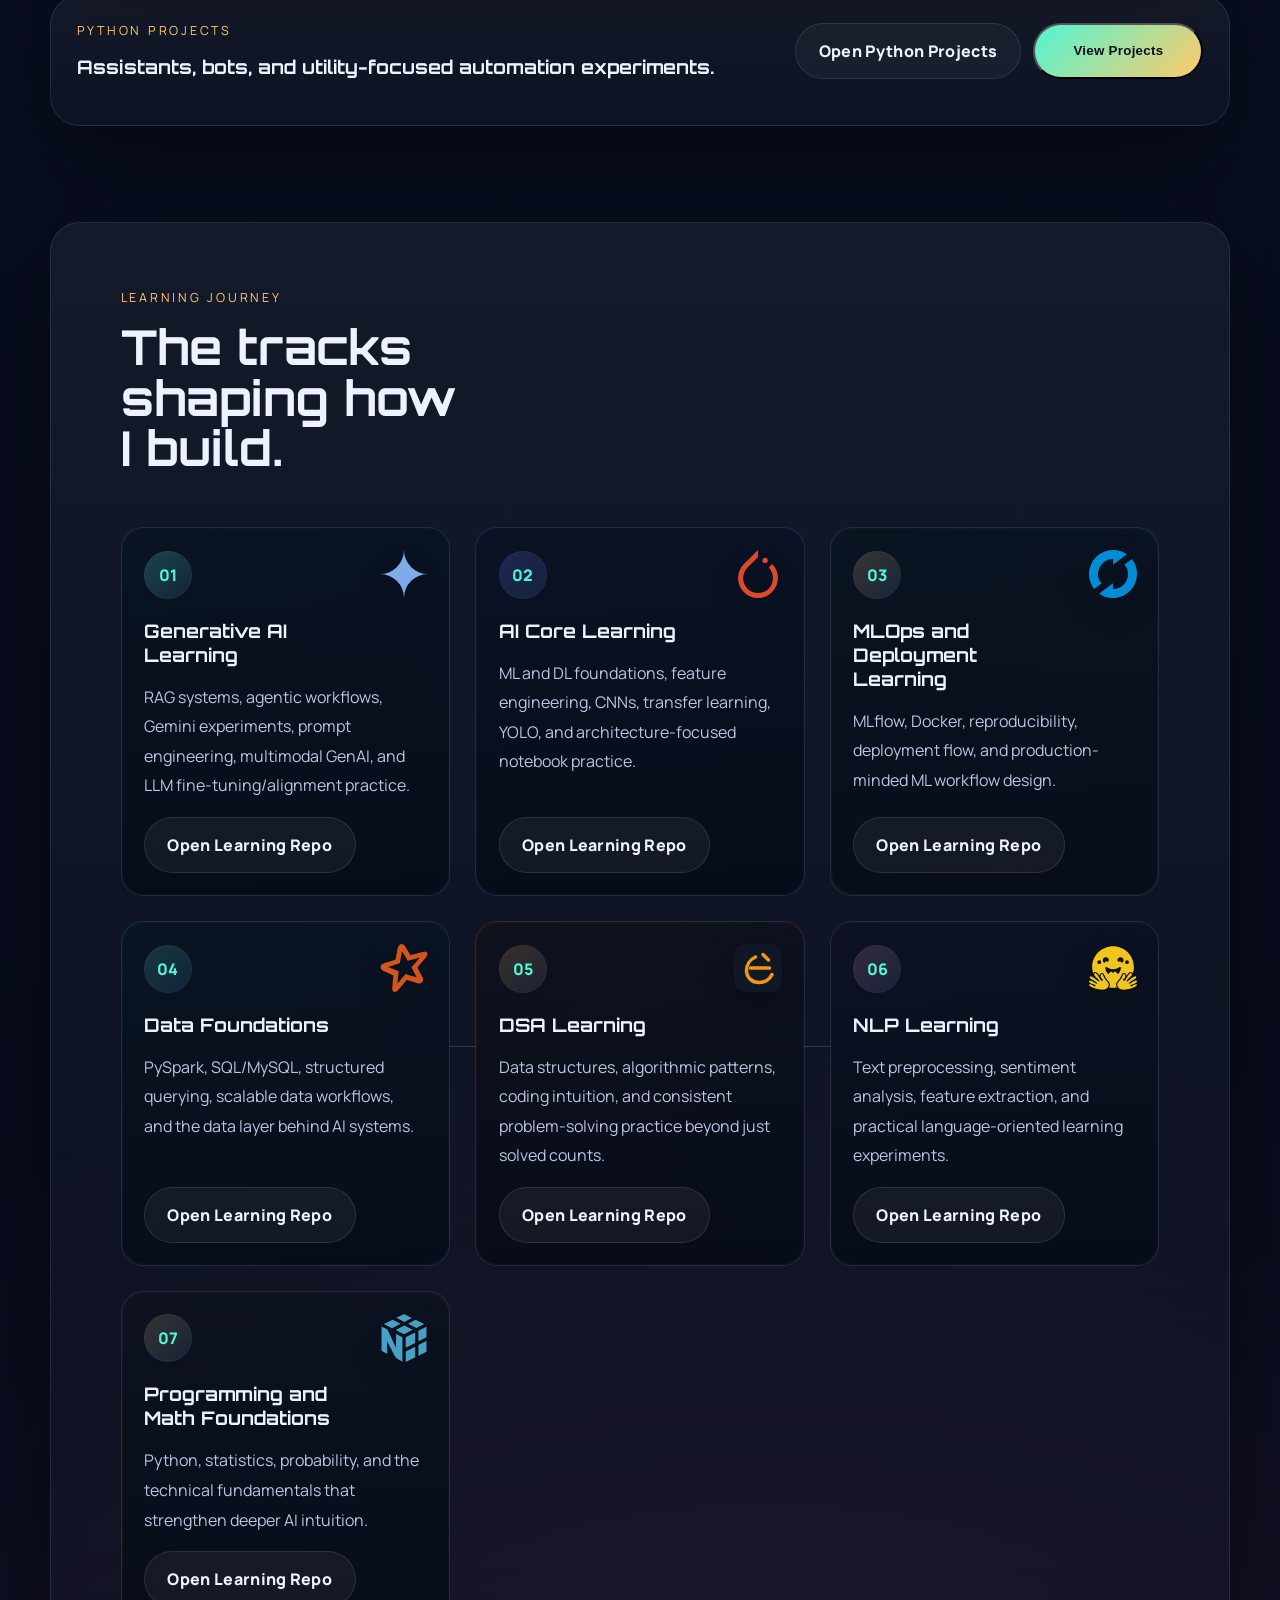
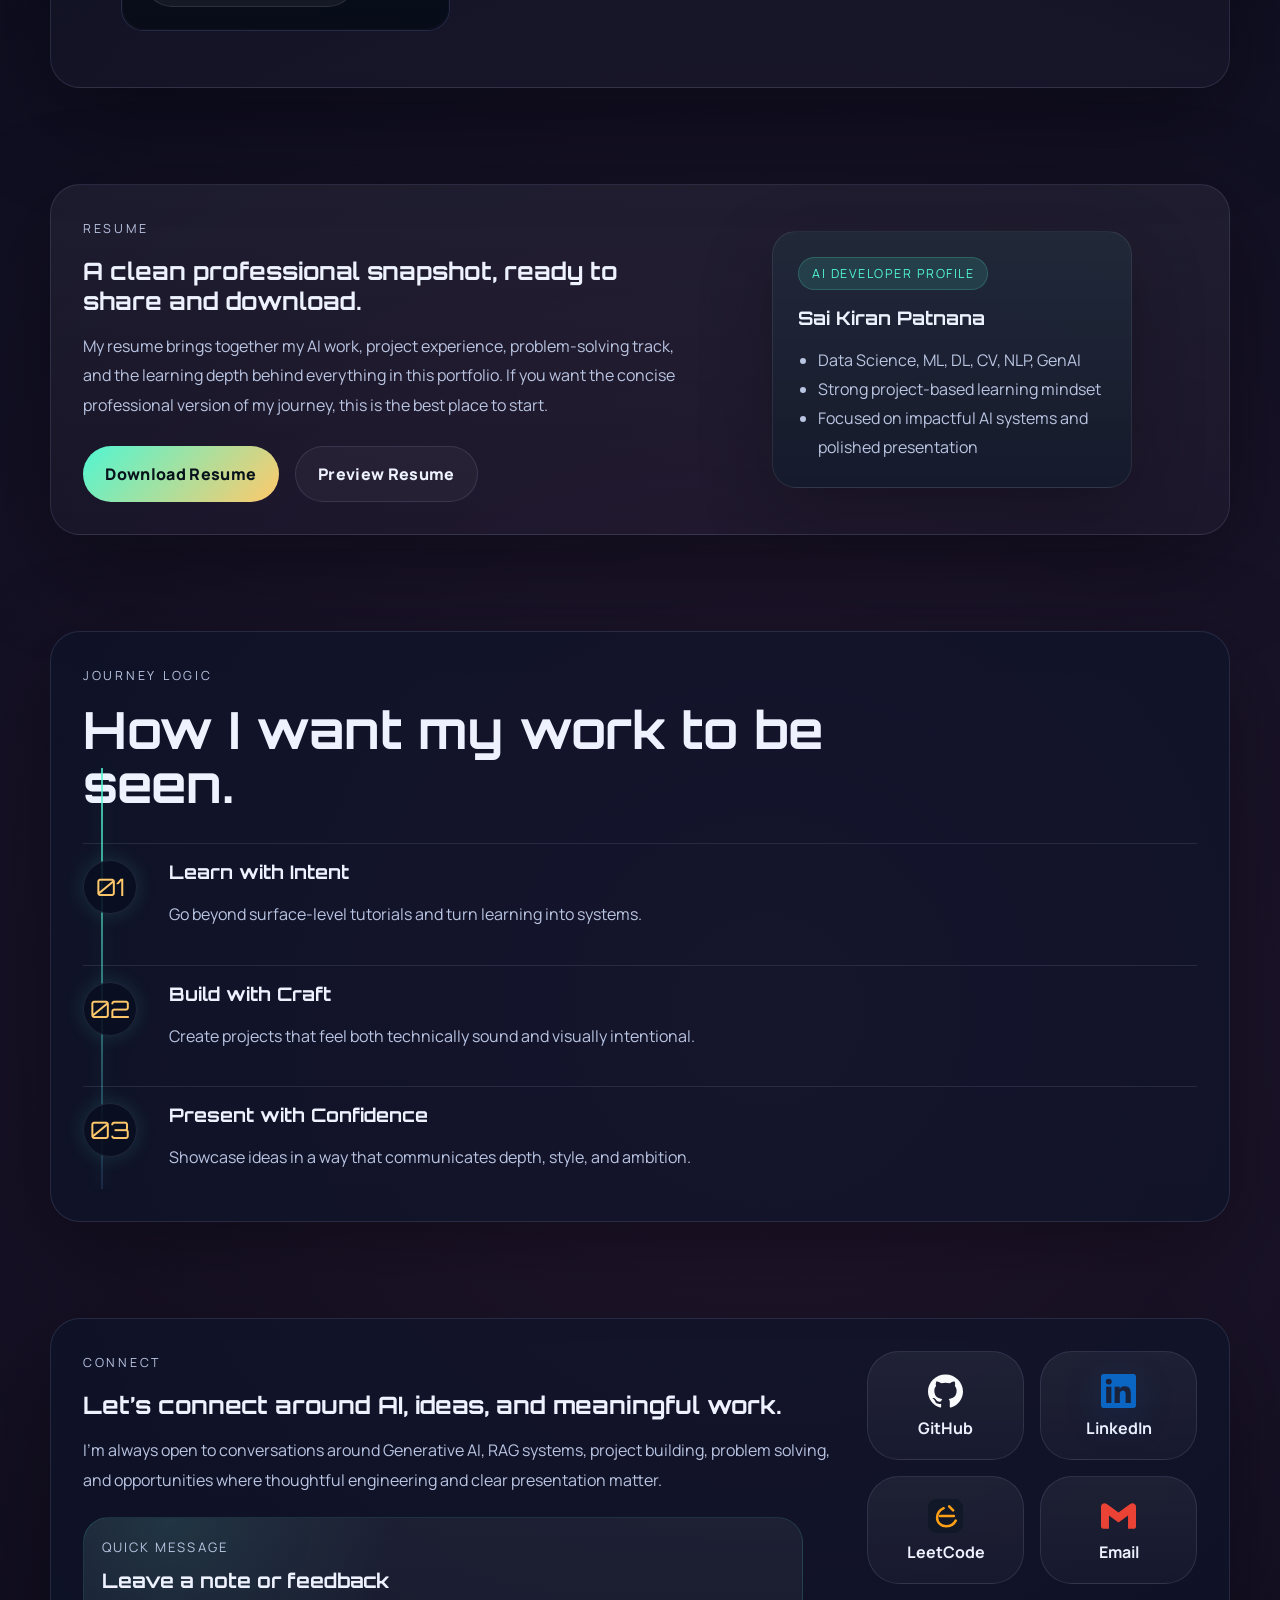
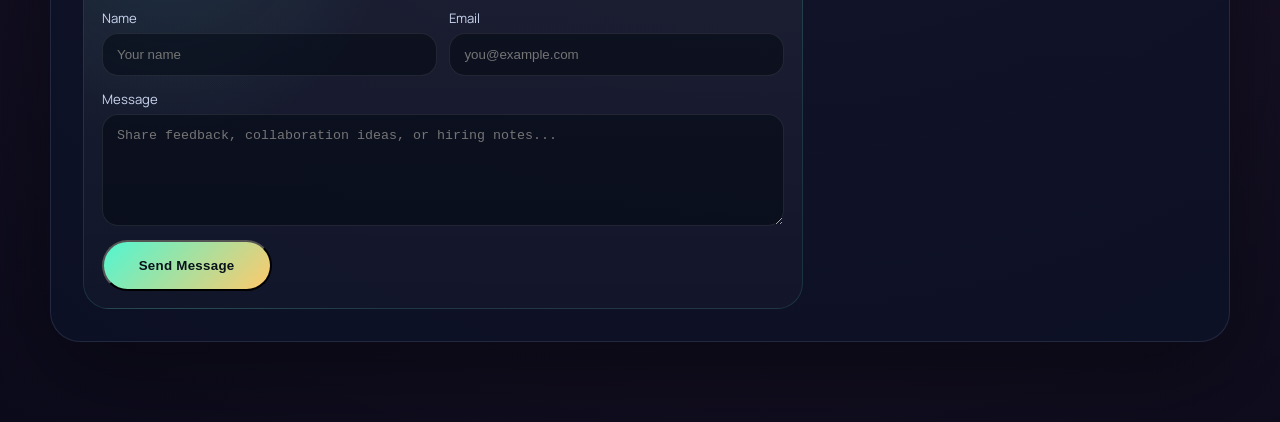
==== commit 8a64d6cb: "Add multimodal RAG OCR project to portfolio" ====
--- a/portfolio/index.html
+++ b/portfolio/index.html
@@ -381,6 +381,12 @@
                 <div class="project-stack-row"><span>Portkey</span><span>Retries</span><span>Fallbacks</span></div>
                 <button class="card-link interactive" type="button">Open Details</button>
               </article>
+              <article class="project-card reveal tilt-card interactive" data-title="Multimodal RAG via Diff OCR" data-domain="Generative AI" data-stack="Docling, GLM-OCR, PaddleOCR, Qdrant, RRF, Reranking, Groq" data-status="Document Intelligence Suite" data-link="https://github.com/SAIKIRANPATNANA/GENAI_PROJECTS/tree/main/multimodal_rag_via_diff_ocr" data-link-label="Open GitHub Project" data-highlights="Document-intelligence RAG suite comparing IBM Docling, Baidu Unlimited-OCR/PaddleOCR, and GLM-OCR + PP-DocLayout-V3 strategies with multimodal chunking, dense+sparse Qdrant retrieval, RRF fusion, cross-encoder reranking, Groq generation, FastAPI APIs, and Streamlit BYOK workbenches." data-image="./assets/projects/multimodal-rag-ocr.svg" data-description="A multimodal document RAG framework for parsing complex PDFs with tables, formulas, figures, diagrams, and layout-aware regions, then indexing them through hybrid retrieval and reranking for grounded answer generation.">
+                <div class="project-visual"><img src="./assets/projects/multimodal-rag-ocr.svg" alt="Multimodal RAG via Diff OCR preview" class="project-thumb" /><span>OCR</span><span>RAG</span></div>
+                <p class="project-tag">GenAI</p><h3>Multimodal RAG via Diff OCR</h3><p>Document-intelligence RAG comparing Docling, PaddleOCR, and GLM-OCR parsing strategies.</p>
+                <div class="project-stack-row"><span>Qdrant</span><span>RRF</span><span>Groq</span></div>
+                <button class="card-link interactive" type="button">Open Details</button>
+              </article>
               <article class="project-card reveal tilt-card interactive" data-title="Med Triage Agentic AI" data-domain="Generative AI" data-stack="Agents, Groq, Medical Workflow Logic" data-status="Prototype" data-link="https://github.com/SAIKIRANPATNANA/GENAI_PROJECTS/tree/main/med-triage-agenticai" data-link-label="Open GitHub Project" data-highlights="Conversation-driven symptom collection, triage flow, and specialist guidance concepts." data-image="./assets/projects/med-triage.svg" data-description="An agent-style medical triage assistant that explores structured symptom collection and specialist routing.">
                 <div class="project-visual"><img src="./assets/projects/med-triage.svg" alt="Medical triage preview" class="project-thumb" /><span>Agents</span><span>Medical</span></div>
                 <p class="project-tag">GenAI</p><h3>Med Triage Agentic AI</h3><p>Agentic medical triage flow with conversational guidance concepts.</p>
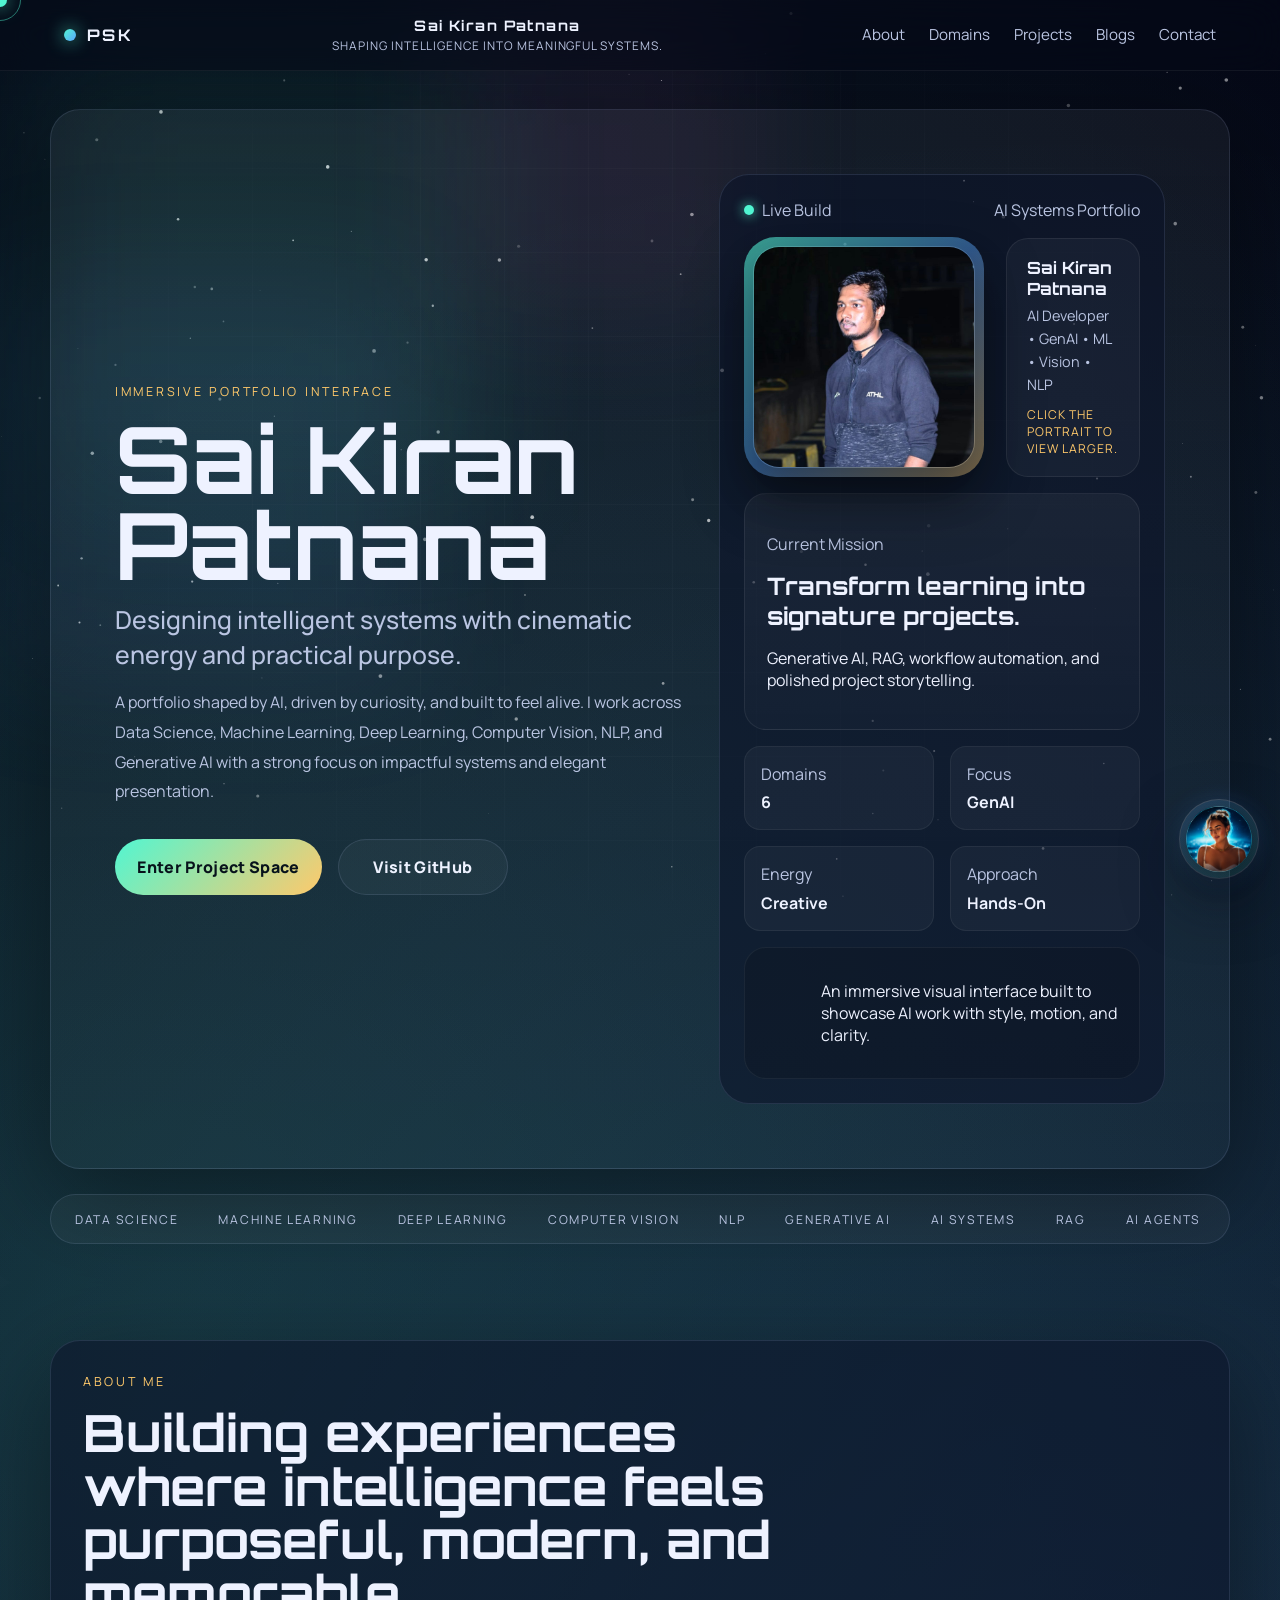
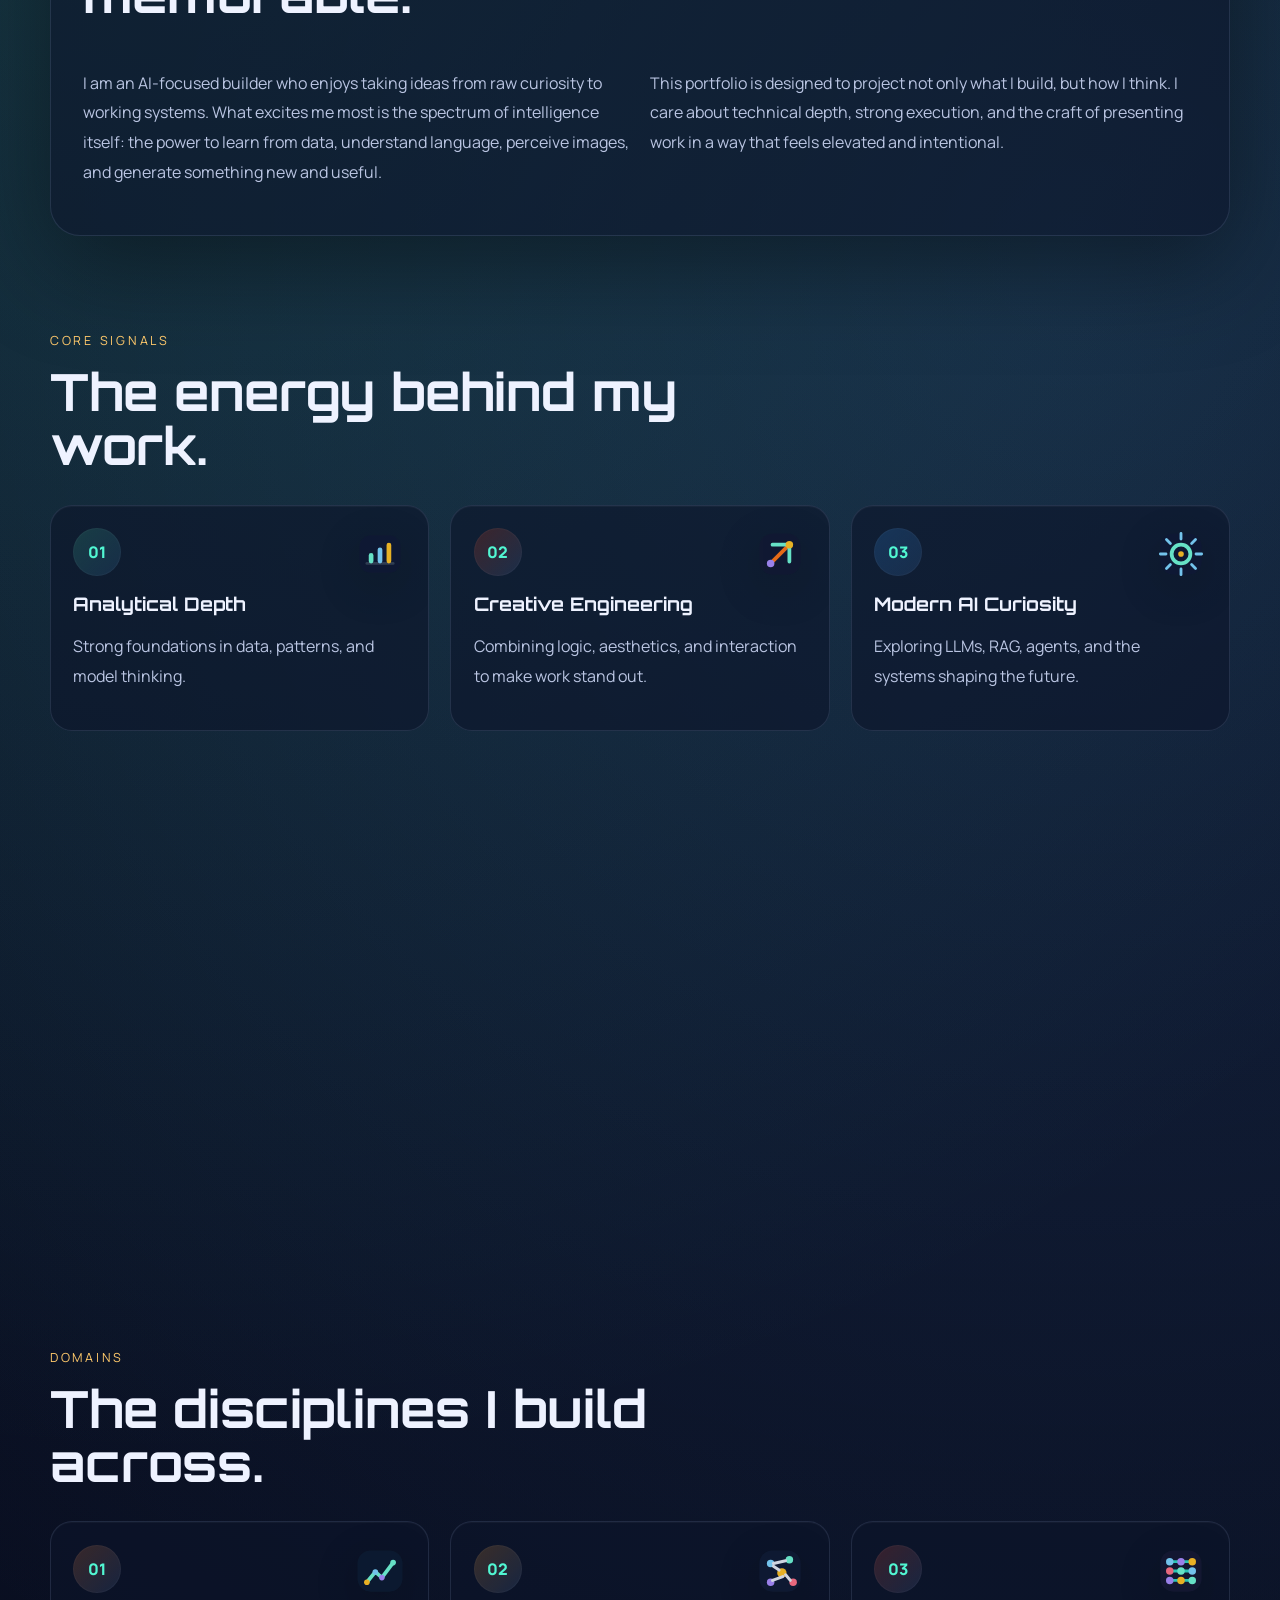
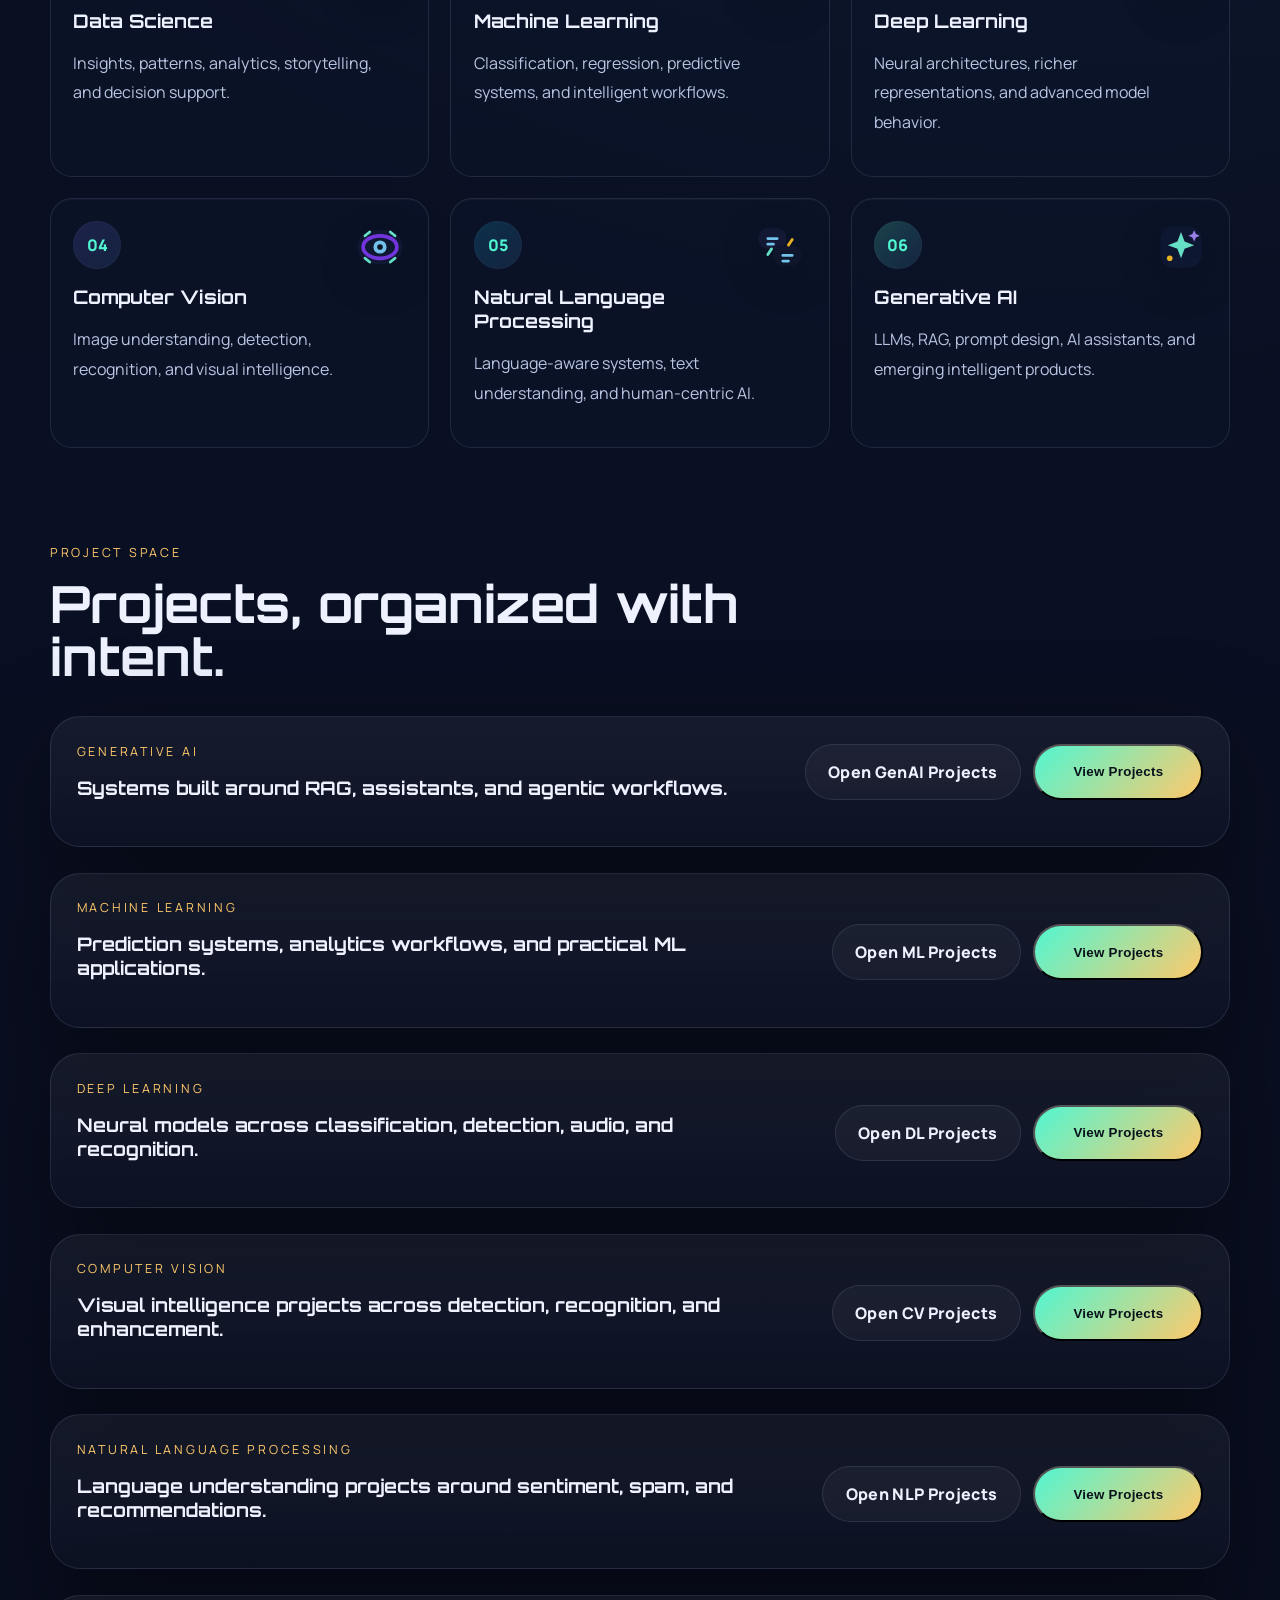
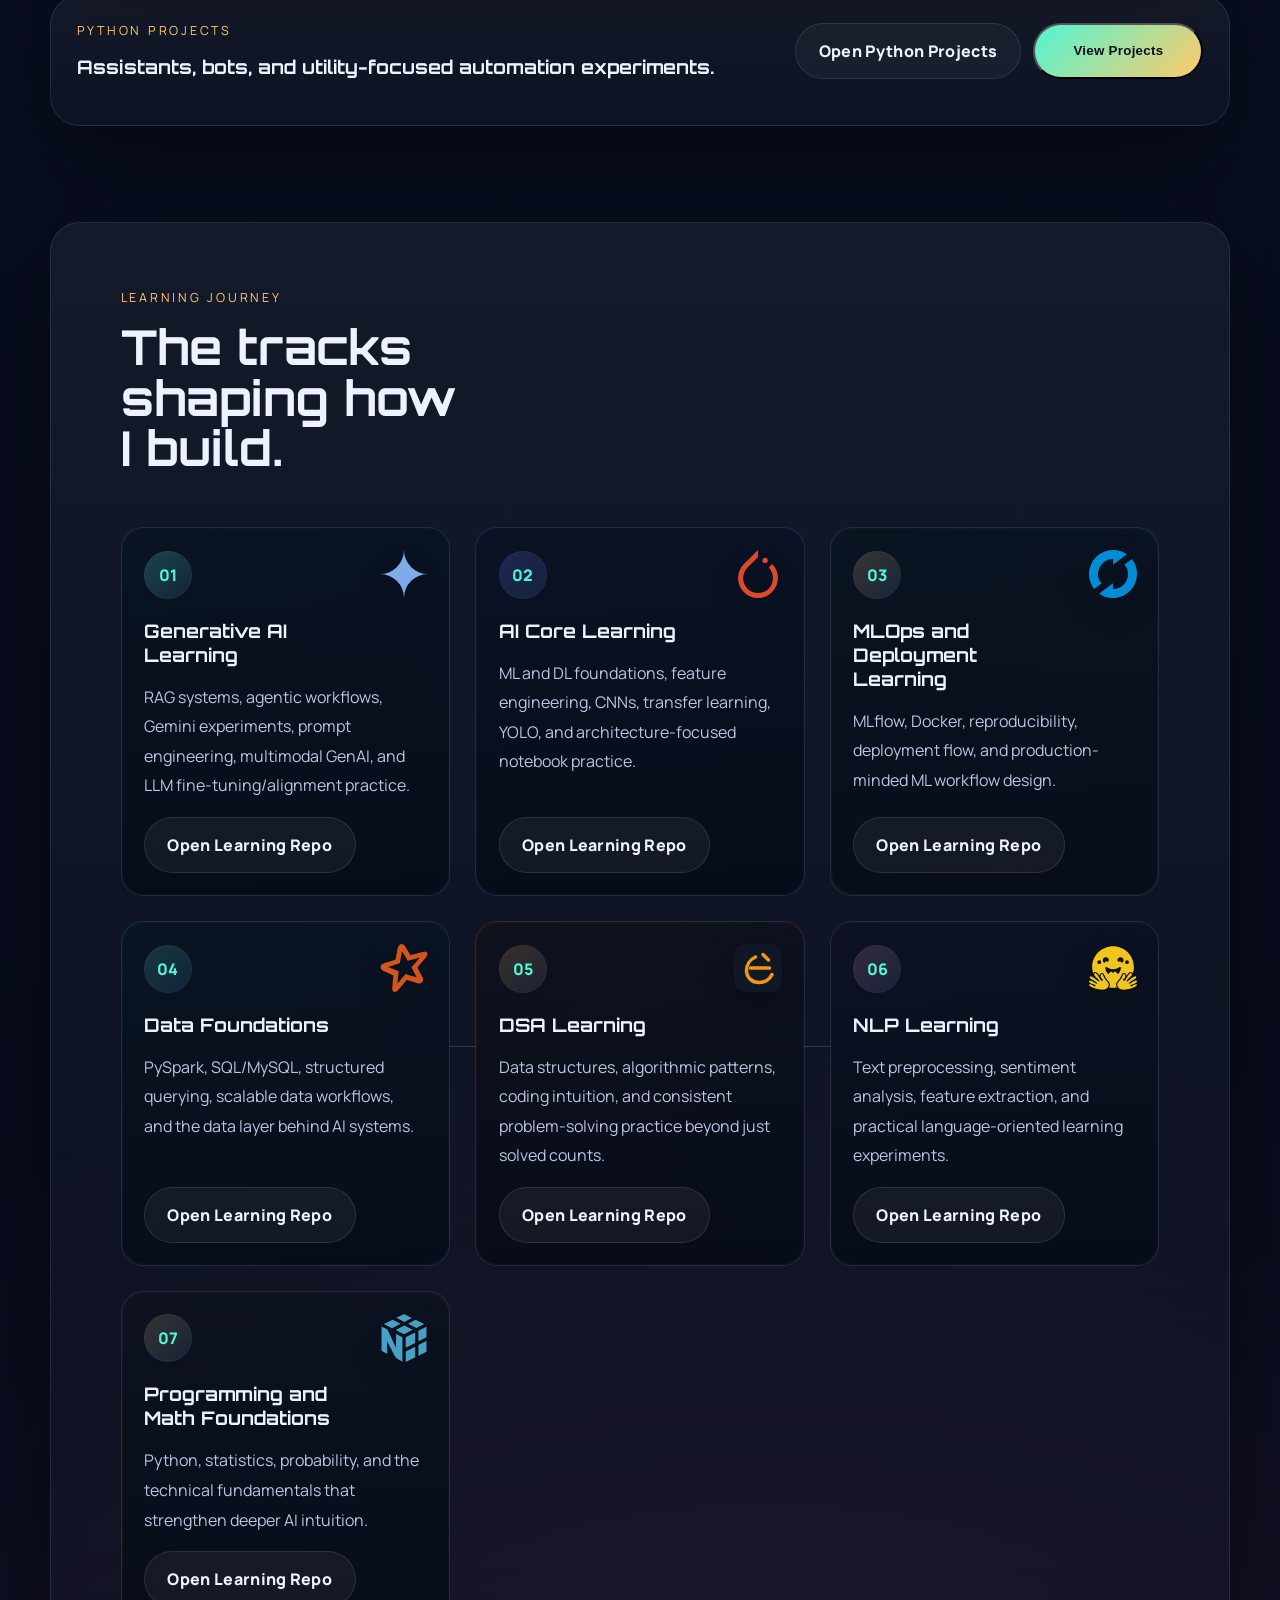
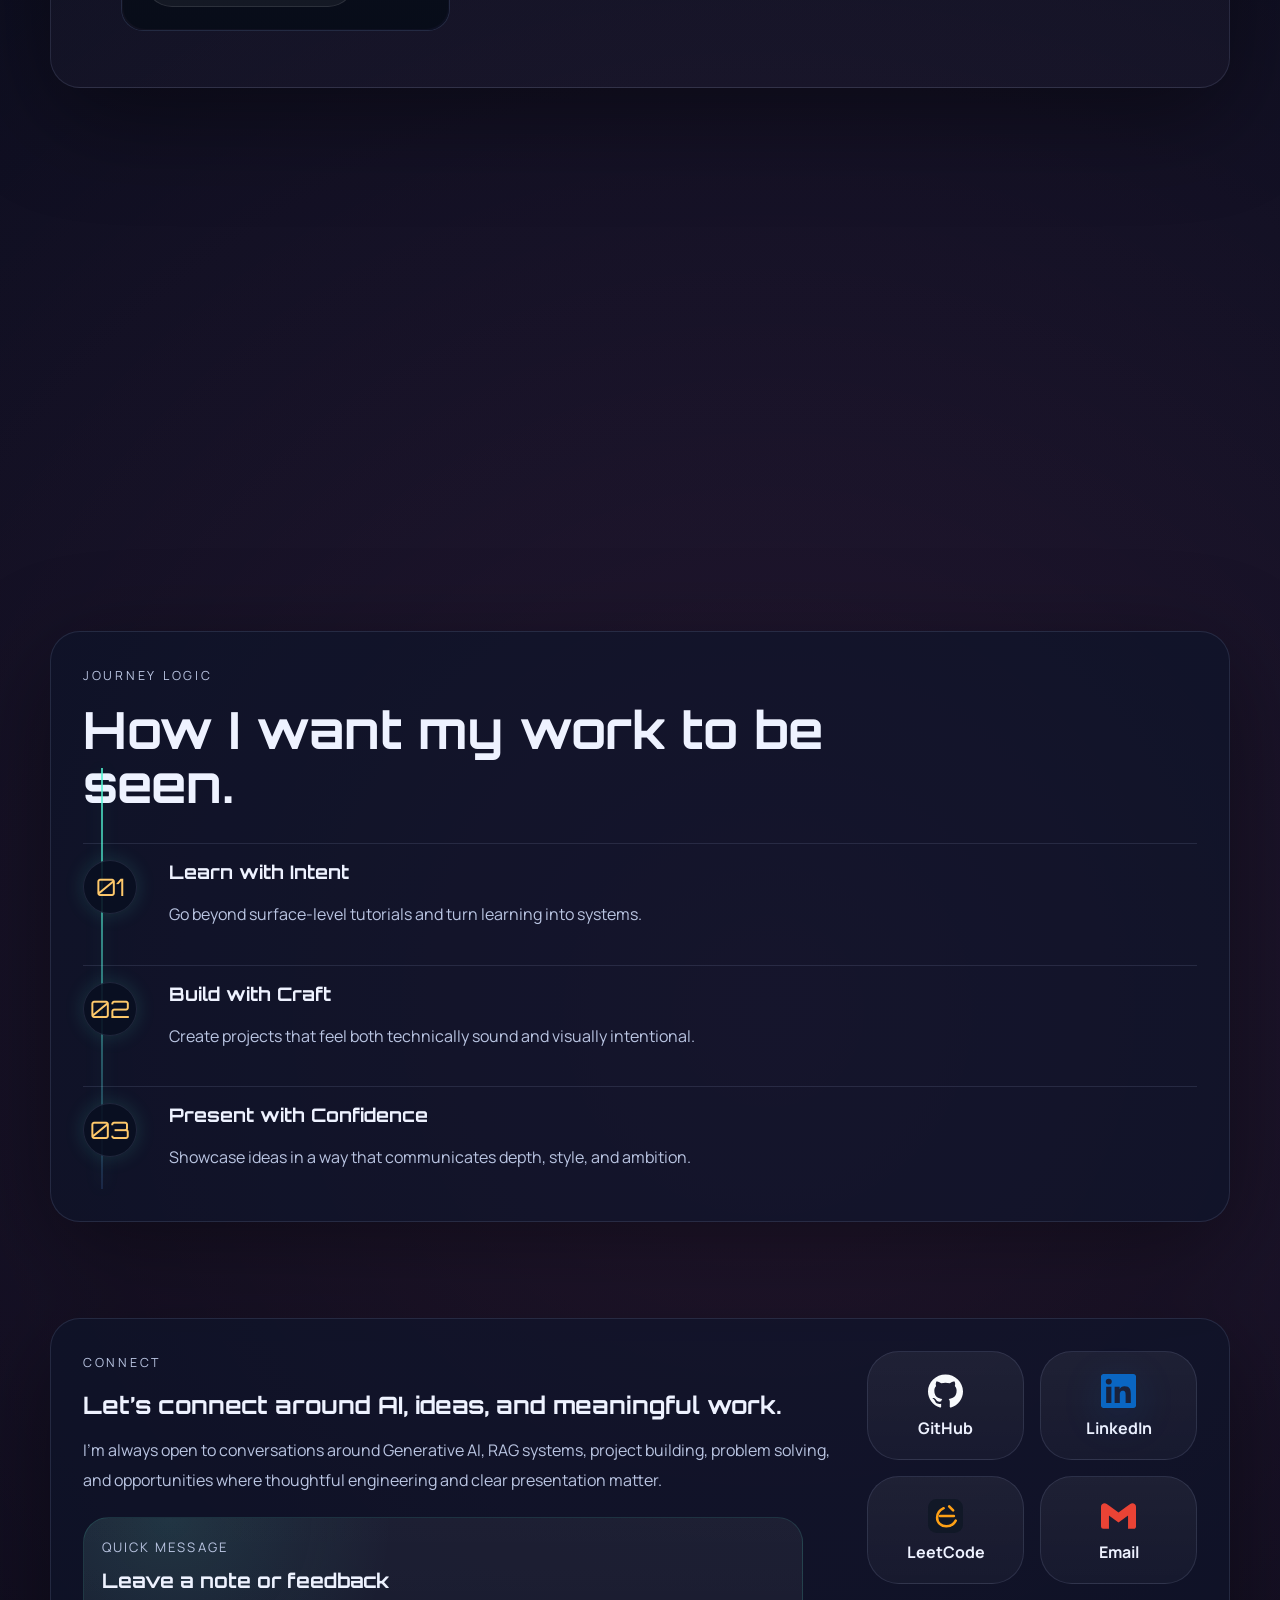
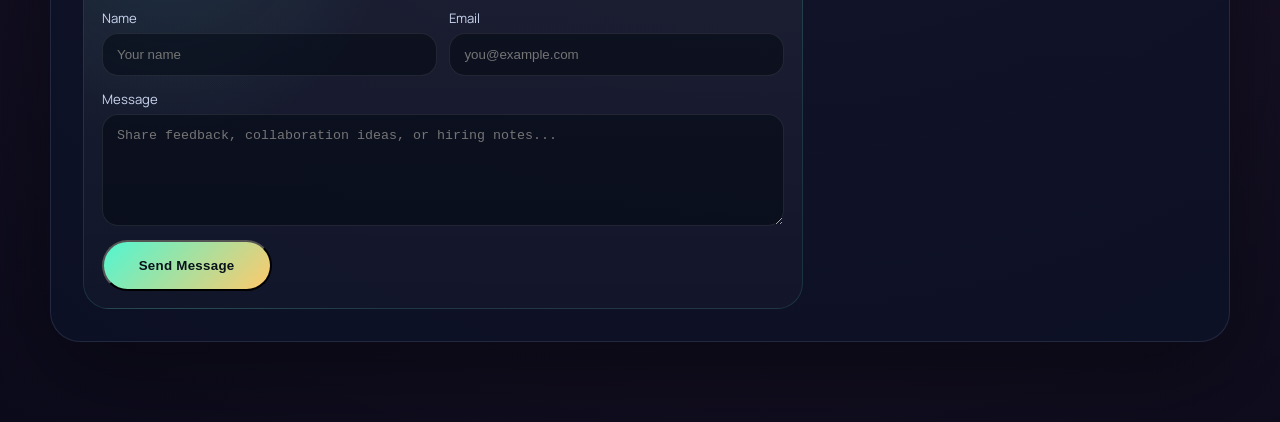
==== commit d3e044d5: "Update portfolio projects and Maaya guardrails" ====
--- a/portfolio/index.html
+++ b/portfolio/index.html
@@ -321,10 +321,22 @@
                 <div class="project-stack-row"><span>Portkey</span><span>Jina</span><span>Metrics</span></div>
                 <button class="card-link interactive" type="button">Open Details</button>
               </article>
-              <article class="project-card reveal tilt-card interactive" data-title="Advanced RAG" data-domain="Generative AI" data-stack="LangGraph, Qdrant, FlashRank, Portkey, NeMo Guardrails, RAGAS" data-status="Enterprise RAG Build" data-link="https://github.com/SAIKIRANPATNANA/GENAI_PROJECTS/tree/main/advanced_rag" data-link-label="Open GitHub Project" data-highlights="Enterprise agentic RAG system with LangGraph planning, NeMo Guardrails, Portkey fallback routing, Qdrant vector search, FlashRank reranking, Gemini embeddings, Logfire/LangSmith tracing, and RAGAS evaluation." data-image="./assets/projects/advanced-rag.svg" data-description="A production-grade RAG system that separates technical true data from noisy data using agentic planning, guarded retrieval, reranking, observability, and evaluation-driven quality checks.">
-                <div class="project-visual"><img src="./assets/projects/advanced-rag.svg" alt="Advanced RAG preview" class="project-thumb" /><span>Agentic</span><span>RAG</span></div>
-                <p class="project-tag">GenAI</p><h3>Advanced RAG</h3><p>Enterprise agentic RAG with guardrails, gateway routing, reranking, and evals.</p>
-                <div class="project-stack-row"><span>LangGraph</span><span>Qdrant</span><span>RAGAS</span></div>
+              <article class="project-card reveal tilt-card interactive" data-title="Loop Engineering Demo" data-domain="Generative AI" data-stack="TestSprite, JavaScript, Agentic Debugging, Vercel" data-status="Loop Engineering Demo" data-link="https://github.com/SAIKIRANPATNANA/GENAI_PROJECTS/tree/main/loop_engineering_demo" data-link-label="Open GitHub Project" data-highlights="A closed-loop engineering demo around a checkout bug: build the app, verify it live, inspect TestSprite failure artifacts, fix the regression, deploy, and rerun the test plan." data-image="./assets/projects/loop-engineering.svg" data-description="A practical demo of agentic software engineering loops using TestSprite evidence, frontend validation, and deployment feedback to move from failing behavior to verified fix.">
+                <div class="project-visual"><img src="./assets/projects/loop-engineering.svg" alt="Loop Engineering Demo preview" class="project-thumb" /><span>Test</span><span>Fix</span></div>
+                <p class="project-tag">GenAI</p><h3>Loop Engineering Demo</h3><p>TestSprite closed-loop debugging demo from failure evidence to verified fix.</p>
+                <div class="project-stack-row"><span>TestSprite</span><span>JS</span><span>Vercel</span></div>
+                <button class="card-link interactive" type="button">Open Details</button>
+              </article>
+              <article class="project-card reveal tilt-card interactive" data-title="Harness Engineering Demo" data-domain="Generative AI" data-stack="LangGraph, Groq, FastAPI, Multi-Agent Routing" data-status="Agent Harness Demo" data-link="https://github.com/SAIKIRANPATNANA/GENAI_PROJECTS/tree/main/harness_engineering_demo" data-link-label="Open GitHub Project" data-highlights="A multi-agent customer-support harness with a deterministic safety guardrail, router node, technical/billing/general specialist agents, and a reviewer agent that improves the final response." data-image="./assets/projects/harness-engineering.svg" data-description="A compact production-pattern demo for agent orchestration: route the request, call the right specialist, review the answer, and return traceable support output through a FastAPI interface.">
+                <div class="project-visual"><img src="./assets/projects/harness-engineering.svg" alt="Harness Engineering Demo preview" class="project-thumb" /><span>Route</span><span>Review</span></div>
+                <p class="project-tag">GenAI</p><h3>Harness Engineering Demo</h3><p>LangGraph multi-agent support harness with routing, guardrails, and review.</p>
+                <div class="project-stack-row"><span>LangGraph</span><span>Groq</span><span>FastAPI</span></div>
+                <button class="card-link interactive" type="button">Open Details</button>
+              </article>
+              <article class="project-card reveal tilt-card interactive" data-title="Google OKF RAG" data-domain="Generative AI" data-stack="Google OKF, LangGraph, FAISS, Jina, Groq, Openevals" data-status="Knowledge Format RAG" data-link="https://github.com/SAIKIRANPATNANA/GENAI_PROJECTS/tree/main/google_okf" data-link-label="Open GitHub Project" data-highlights="A Google Open Knowledge Format demo comparing Basic RAG, OKF graph retrieval, and Hybrid RAG across multi-hop curriculum questions, with LLM-as-judge evaluation and LangSmith experiment tracking." data-image="./assets/projects/google-okf.svg" data-description="A retrieval-quality project showing where concept-graph knowledge organization can beat plain vector search, especially when answers require chaining facts across multiple documents.">
+                <div class="project-visual"><img src="./assets/projects/google-okf.svg" alt="Google OKF RAG preview" class="project-thumb" /><span>OKF</span><span>RAG</span></div>
+                <p class="project-tag">GenAI</p><h3>Google OKF RAG</h3><p>Basic RAG vs OKF graph retrieval vs Hybrid RAG with evaluated results.</p>
+                <div class="project-stack-row"><span>OKF</span><span>LangGraph</span><span>Jina</span></div>
                 <button class="card-link interactive" type="button">Open Details</button>
               </article>
               <article class="project-card reveal tilt-card interactive" data-title="AI Guardrails" data-domain="Generative AI" data-stack="NeMo Guardrails, Colang, LLM Safety, FastEmbed" data-status="Safety Build" data-link="https://github.com/SAIKIRANPATNANA/GENAI_PROJECTS/tree/main/ai_guardrails" data-link-label="Open GitHub Project" data-highlights="A practical guardrails project covering input rails, dialog rails, output rails, Colang flows, semantic intent matching, and safer LLM behavior." data-image="./assets/projects/ai-guardrails.svg" data-description="A GenAI safety project that explores how guardrails sit around an LLM to block unsafe prompts, keep conversations on-topic, and enforce response policies.">
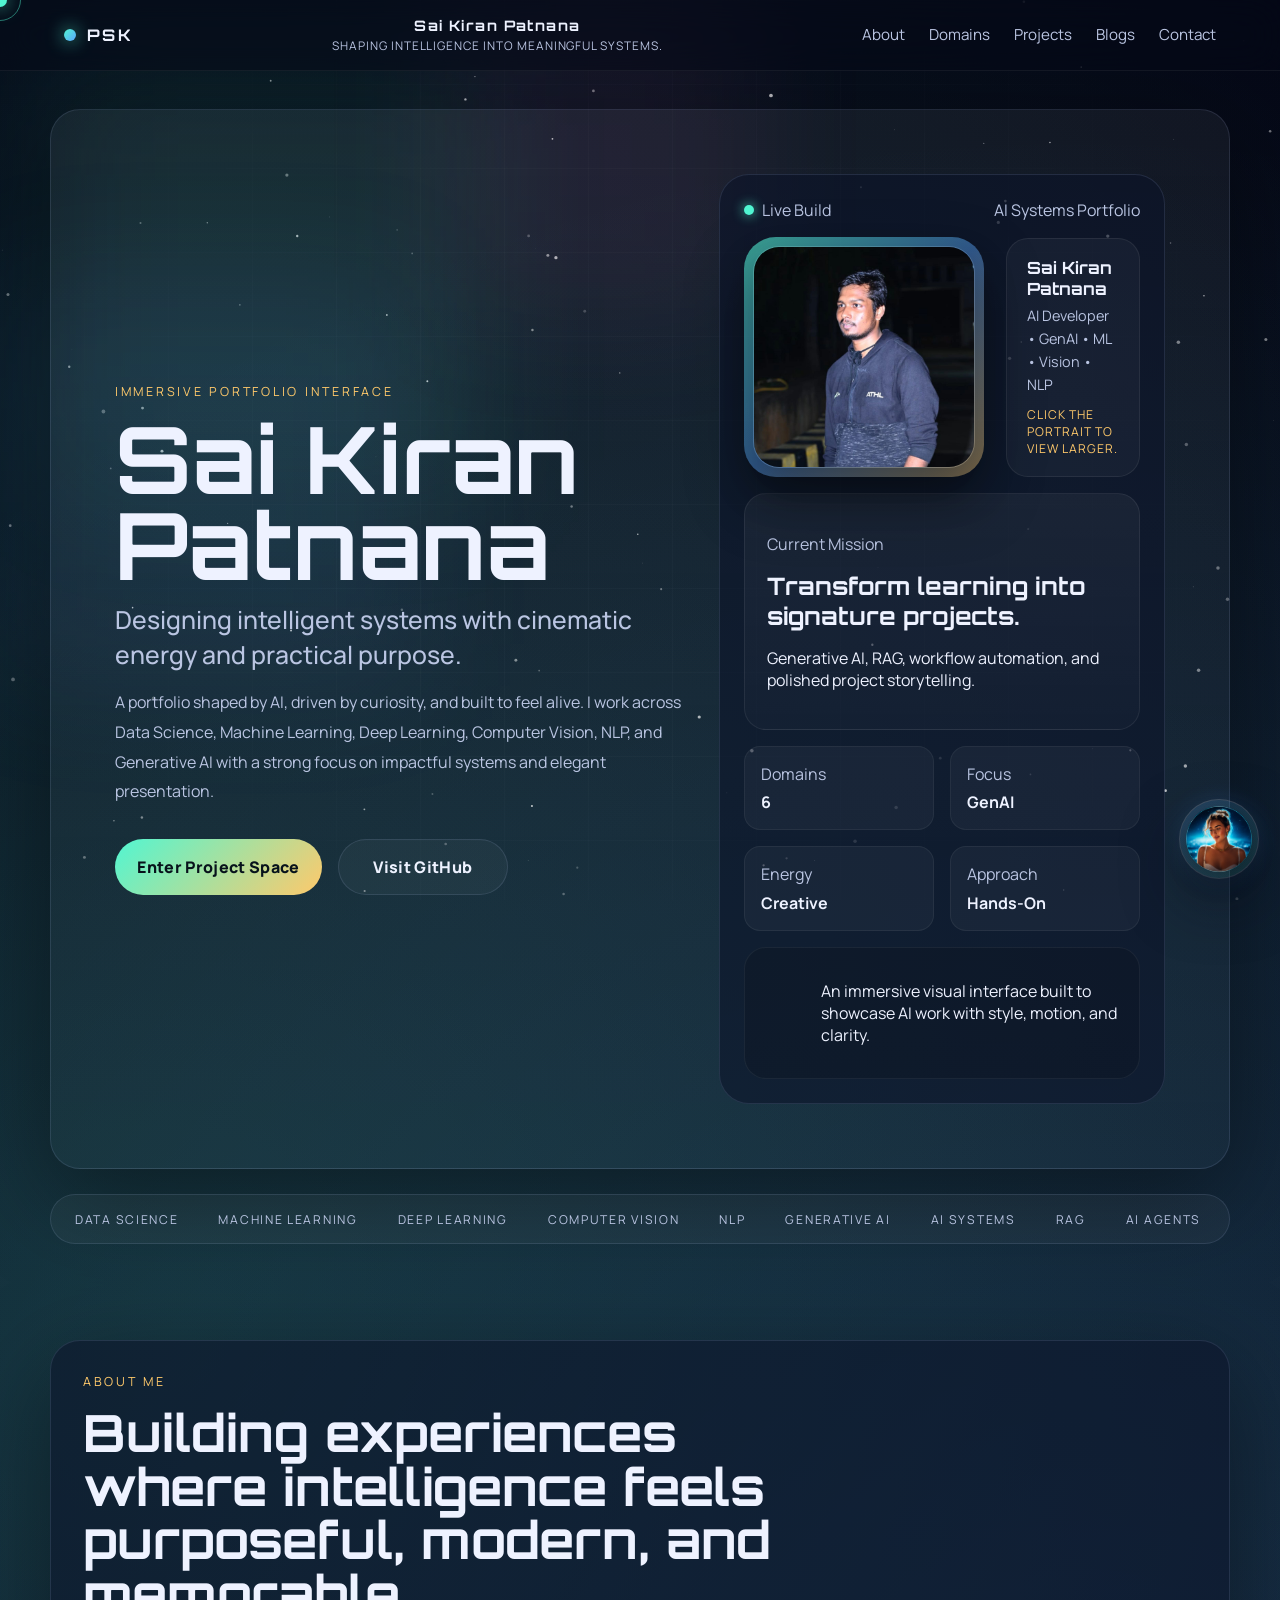
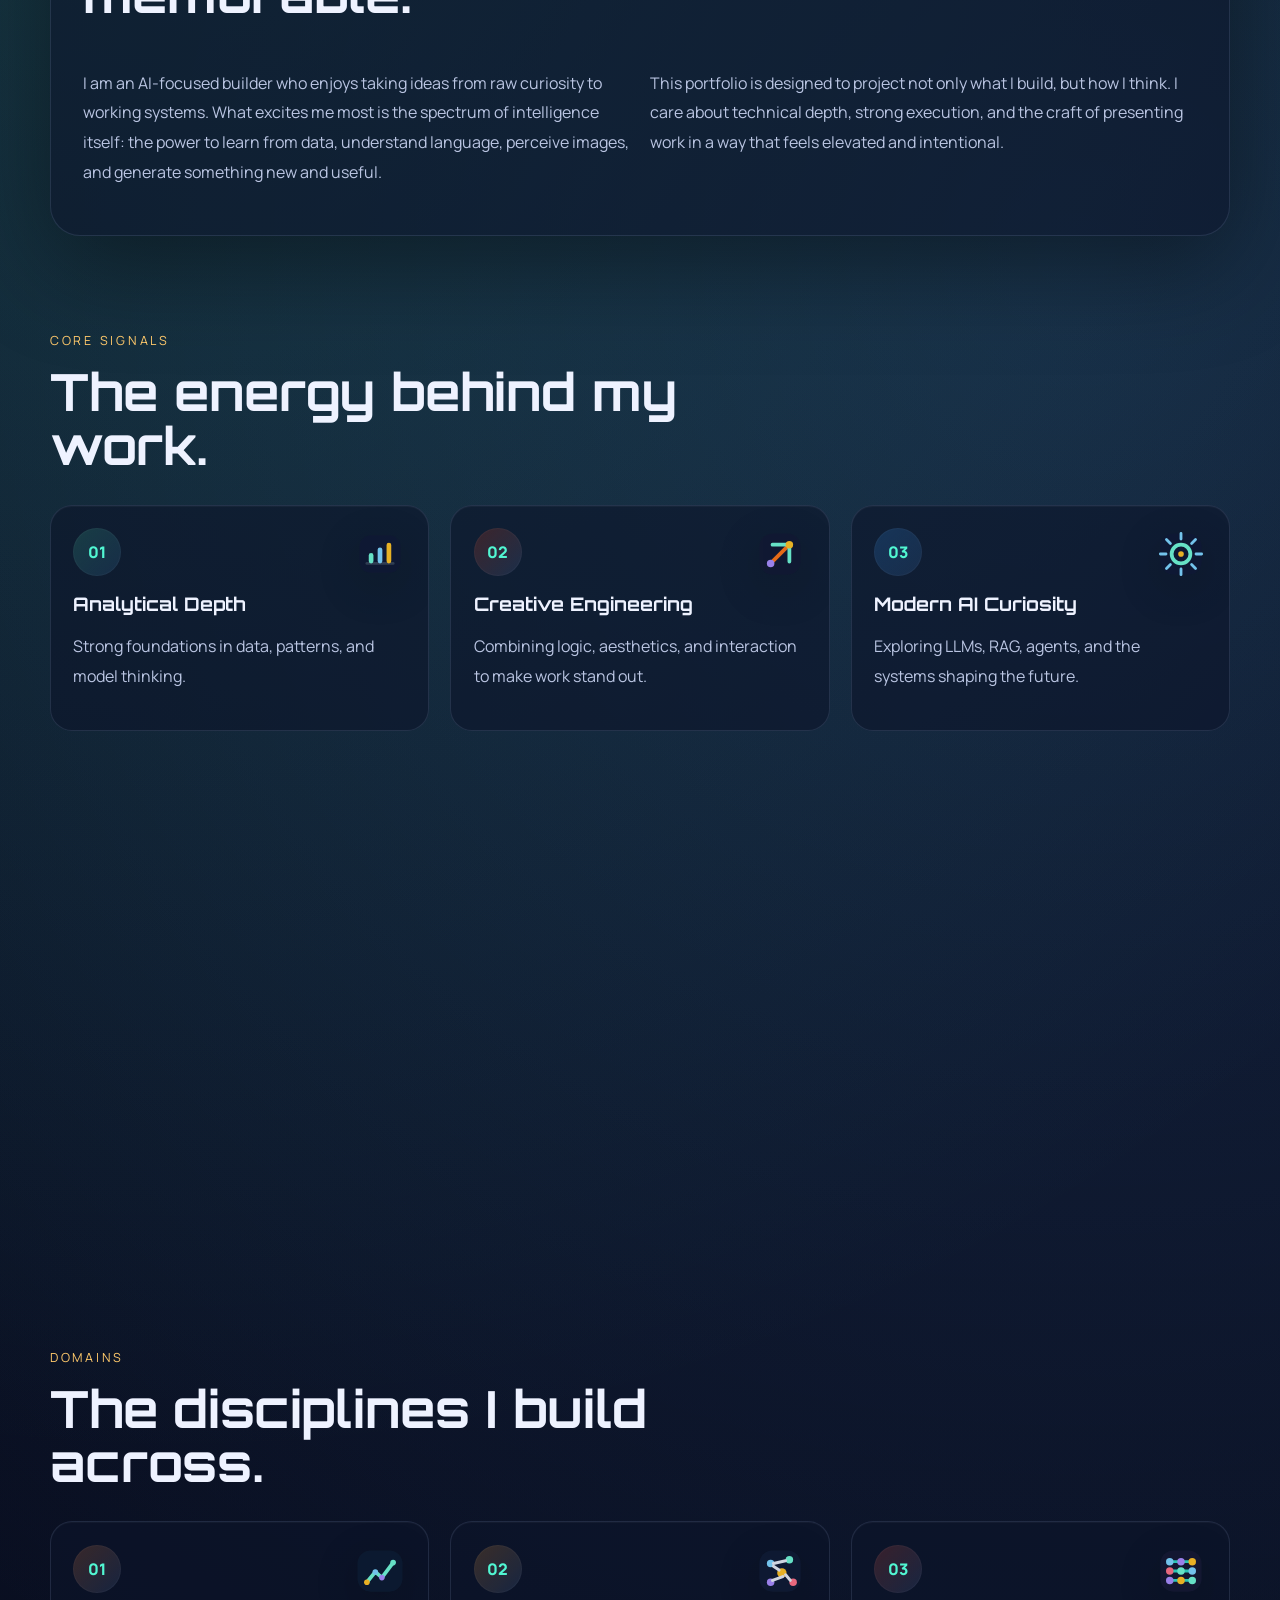
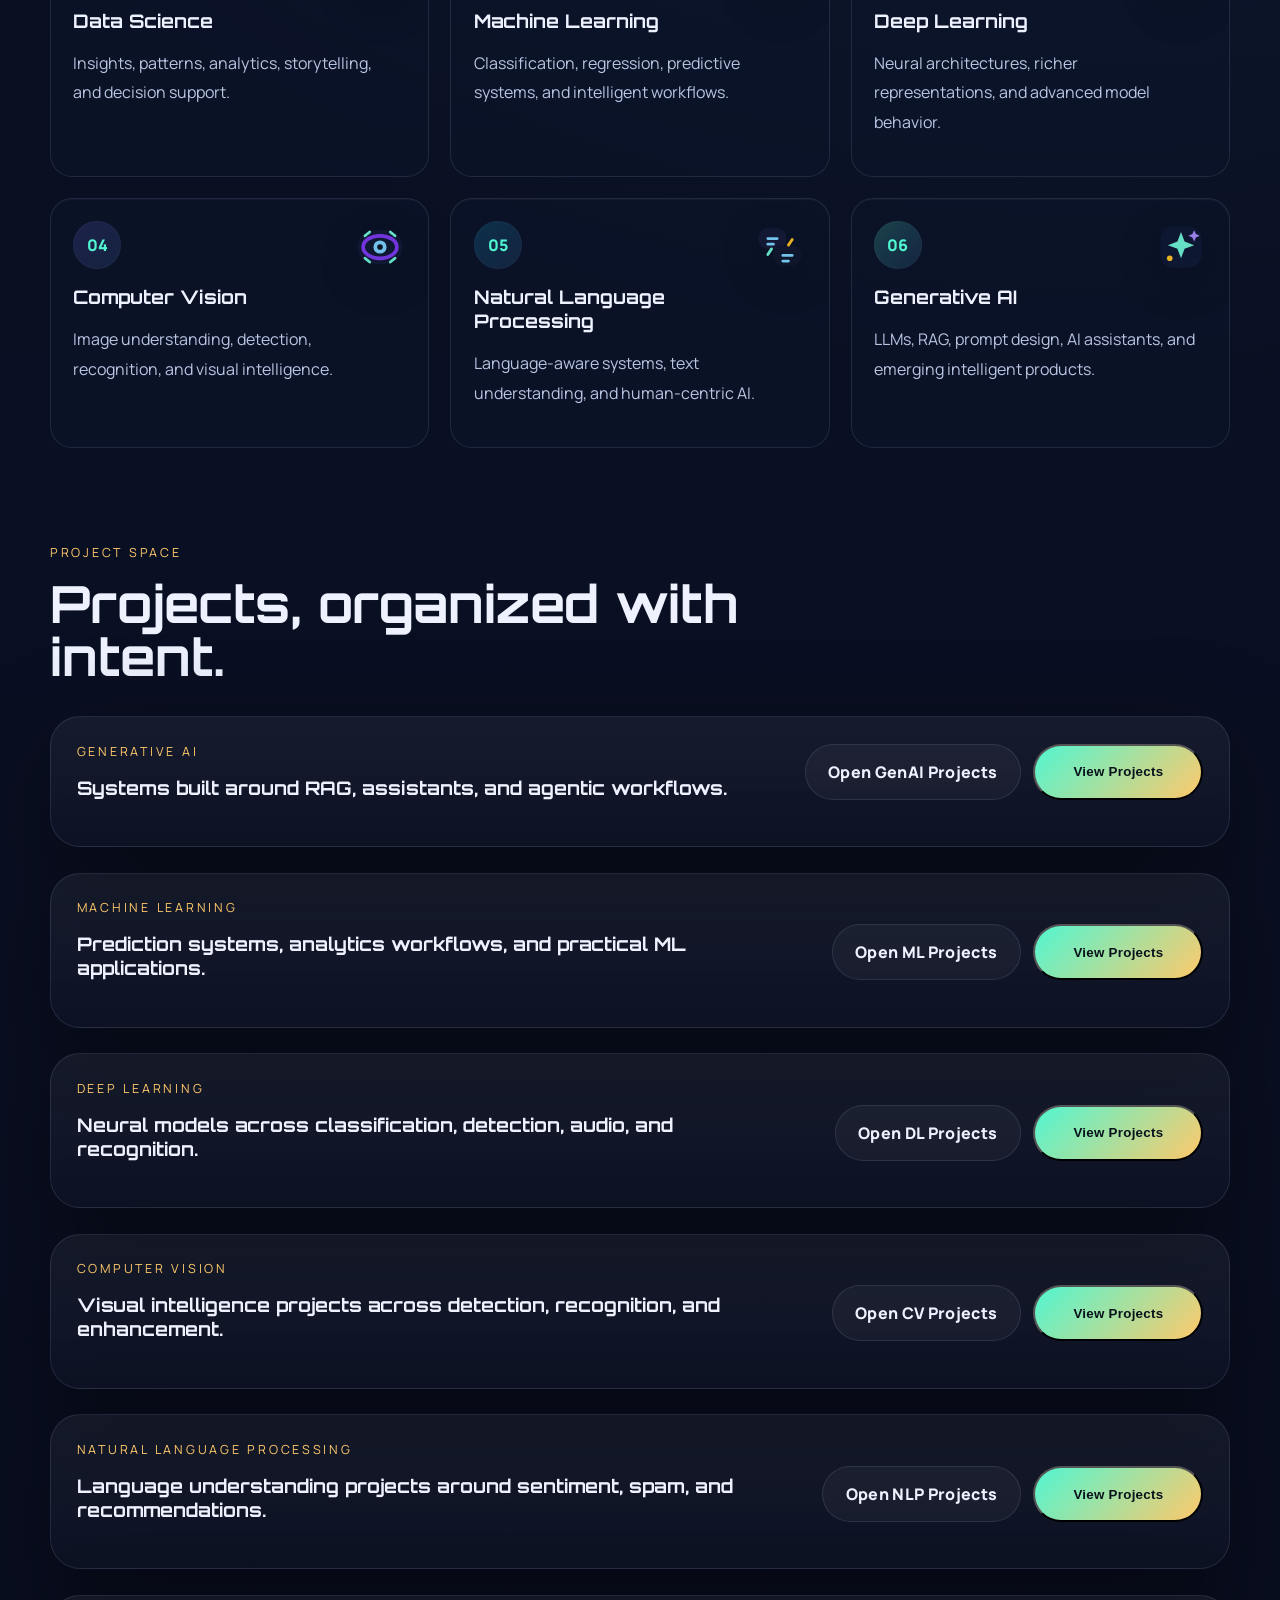
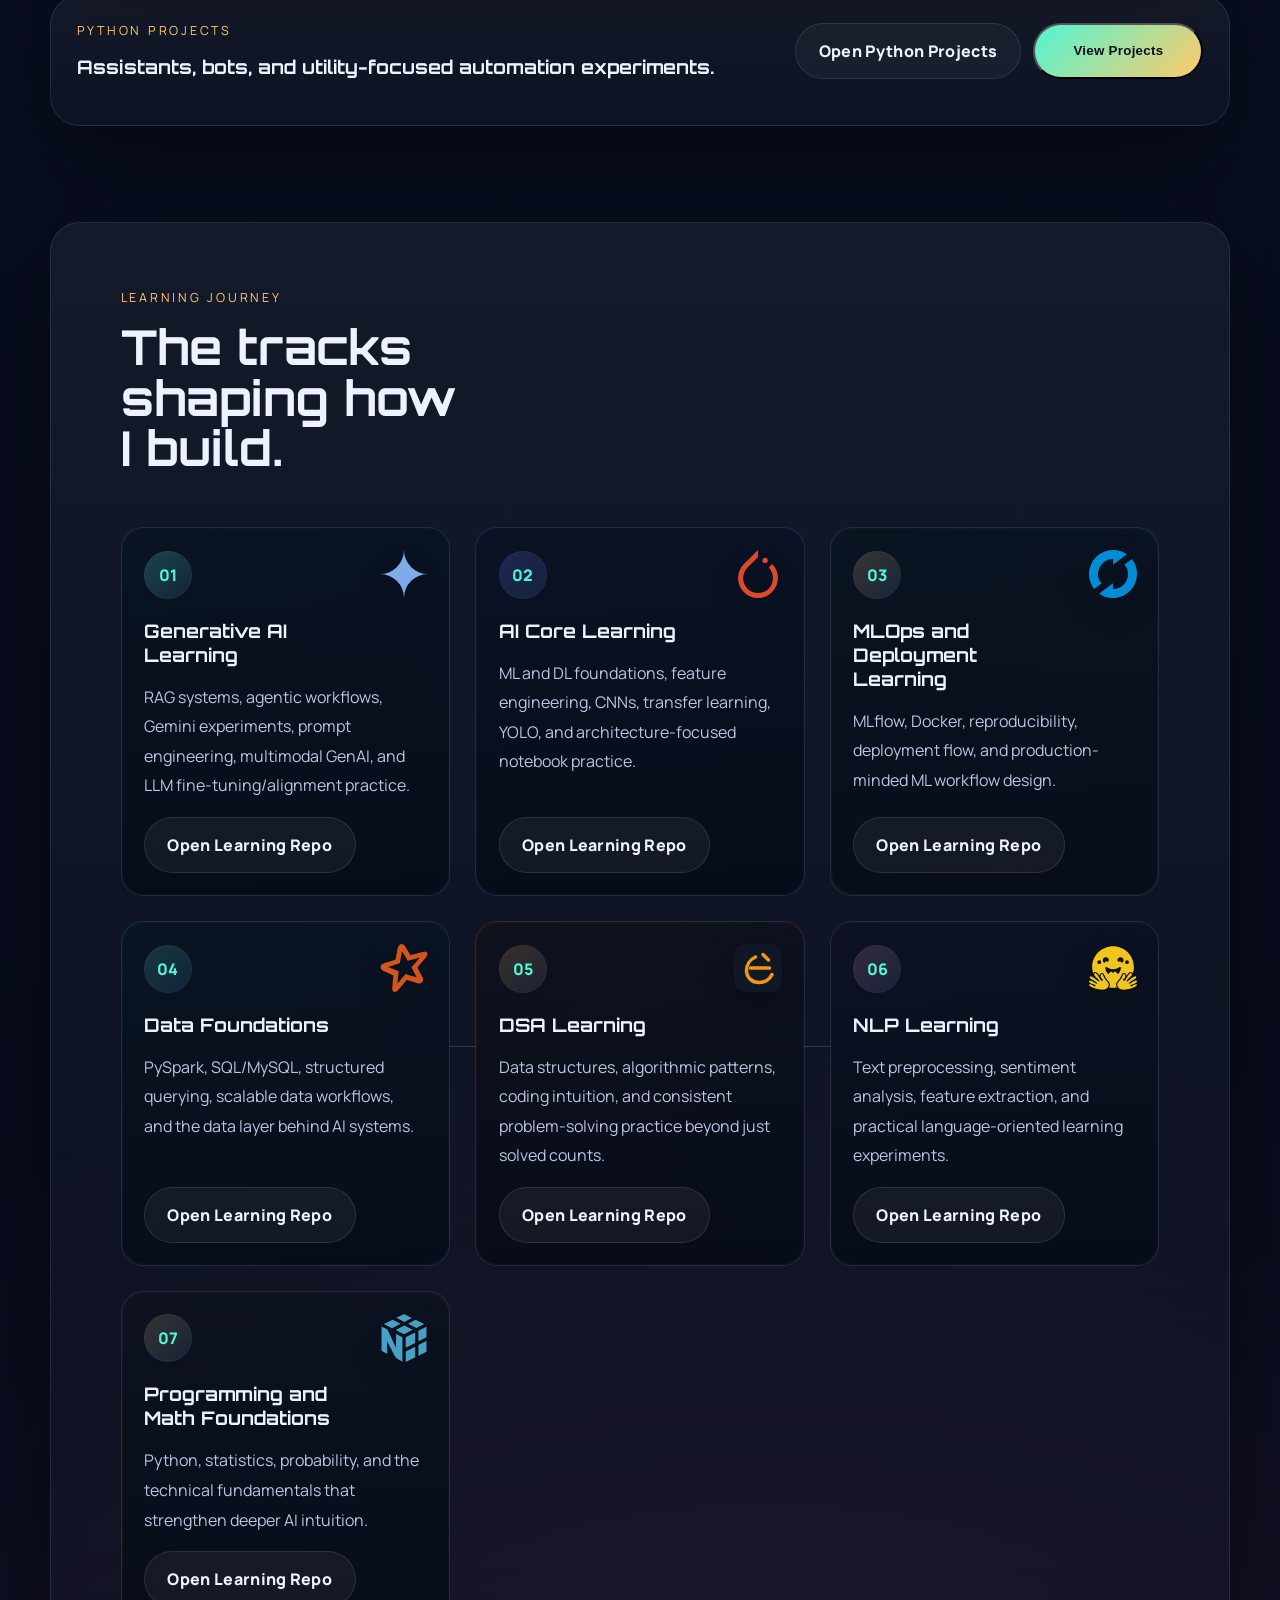
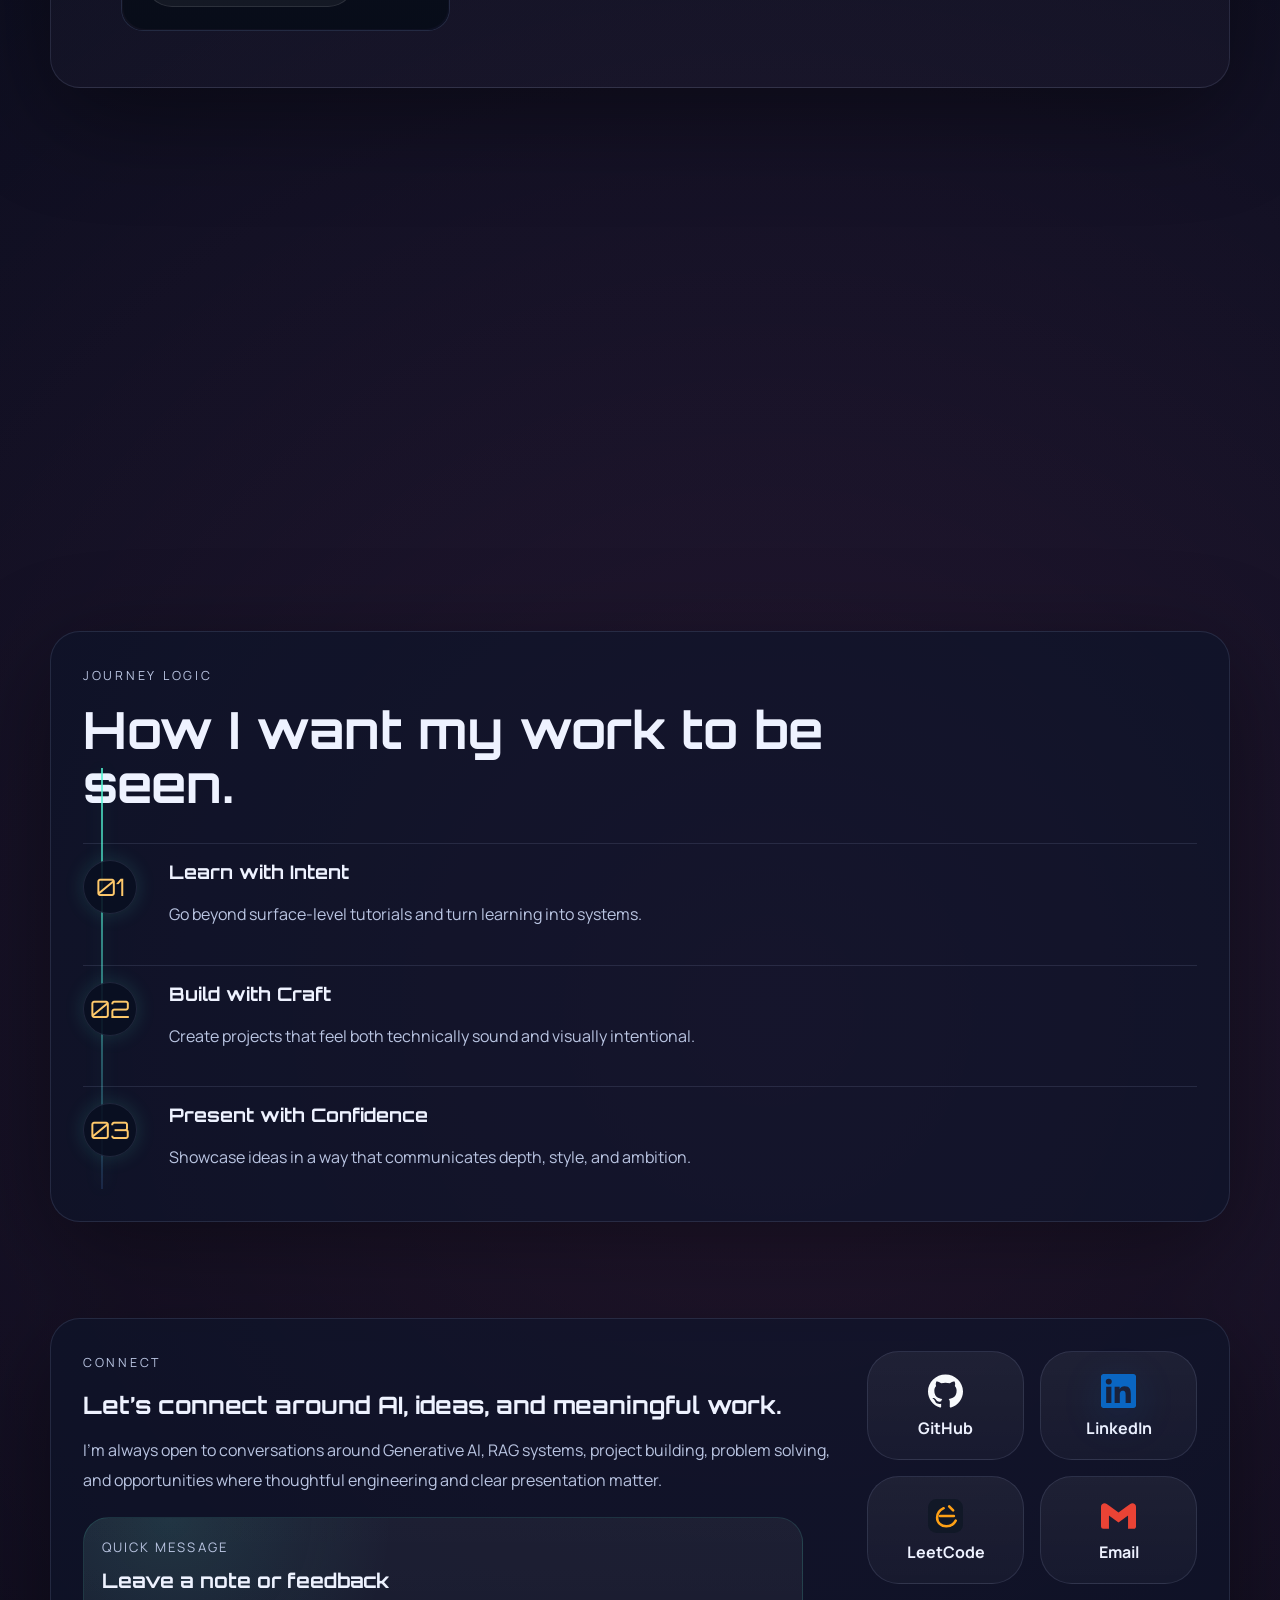
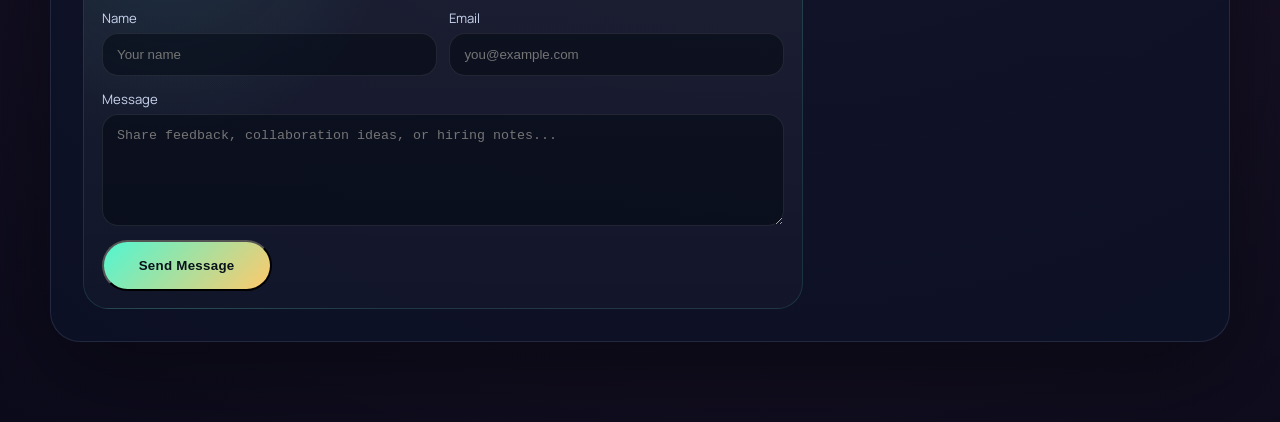
==== commit 28740840: "Add Speech Noise Suppression and update Voice Gender v2 in profile and portfolio" ====
--- a/portfolio/index.html
+++ b/portfolio/index.html
@@ -472,7 +472,8 @@
               <article class="project-card reveal tilt-card interactive" data-title="Gender Age Detector" data-domain="Deep Learning" data-stack="Vision, Classification, Attribute Prediction" data-status="Curated Project" data-link="https://github.com/SAIKIRANPATNANA/DL_PROJECTS/tree/main/gender-age-detector" data-link-label="Open GitHub Project" data-highlights="Attribute prediction from visual data using age and gender estimation workflow." data-image="./assets/projects/gender-age.svg" data-description="A computer-vision-driven deep learning project for age and gender prediction from faces."><div class="project-visual"><img src="./assets/projects/gender-age.svg" alt="Gender age detector preview" class="project-thumb" /><span>Faces</span><span>Attributes</span></div><p class="project-tag">DL</p><h3>Gender Age Detector</h3><p>Face-based deep learning model for age and gender estimation.</p><div class="project-stack-row"><span>Vision</span><span>Faces</span><span>Prediction</span></div><button class="card-link interactive" type="button">Open Details</button></article>
               <article class="project-card reveal tilt-card interactive" data-title="Pedestrian Detection" data-domain="Deep Learning" data-stack="Detection, Vision, Scene Understanding" data-status="Curated Project" data-link="https://github.com/SAIKIRANPATNANA/DL_PROJECTS/tree/main/pedestrian-detection" data-link-label="Open GitHub Project" data-highlights="Scene understanding and detection workflow focused on pedestrians in visual environments." data-image="./assets/projects/pedestrian-detection.svg" data-description="A deep learning detection project aimed at identifying pedestrians in scenes."><div class="project-visual"><img src="./assets/projects/pedestrian-detection.svg" alt="Pedestrian detection preview" class="project-thumb" /><span>Detection</span><span>Scenes</span></div><p class="project-tag">DL</p><h3>Pedestrian Detection</h3><p>Detection workflow for pedestrians in visual scenes.</p><div class="project-stack-row"><span>Detection</span><span>Vision</span><span>Scenes</span></div><button class="card-link interactive" type="button">Open Details</button></article>
               <article class="project-card reveal tilt-card interactive" data-title="Sign Language Recognition" data-domain="Deep Learning" data-stack="Gesture Recognition, Vision, Sequence Understanding" data-status="Curated Project" data-link="https://github.com/SAIKIRANPATNANA/DL_PROJECTS/tree/main/sign-language-recognition" data-link-label="Open GitHub Project" data-highlights="Hand-sign interpretation and visual communication assistance through deep learning." data-image="./assets/projects/sign-language-recognition.svg" data-description="A sign language recognition project focused on gesture understanding and communication support."><div class="project-visual"><img src="./assets/projects/sign-language-recognition.svg" alt="Sign language recognition preview" class="project-thumb" /><span>Gestures</span><span>Recognition</span></div><p class="project-tag">DL</p><h3>Sign Language Recognition</h3><p>Gesture-based recognition workflow for sign interpretation.</p><div class="project-stack-row"><span>Gestures</span><span>Vision</span><span>DL</span></div><button class="card-link interactive" type="button">Open Details</button></article>
-              <article class="project-card reveal tilt-card interactive" data-title="Voice Based Gender Detection" data-domain="Deep Learning" data-stack="Audio ML, Classification, Speech Signals" data-status="Curated Project" data-link="https://github.com/SAIKIRANPATNANA/DL_PROJECTS/tree/main/voice-based-gender-detection" data-link-label="Open GitHub Project" data-highlights="Speech-based feature modeling and audio classification for gender prediction." data-image="./assets/projects/voice-gender.svg" data-description="An audio-based deep learning project for gender detection from voice input."><div class="project-visual"><img src="./assets/projects/voice-gender.svg" alt="Voice gender detection preview" class="project-thumb" /><span>Audio</span><span>Speech</span></div><p class="project-tag">DL</p><h3>Voice Based Gender Detection</h3><p>Audio classification workflow using speech-based features.</p><div class="project-stack-row"><span>Audio</span><span>Speech</span><span>Classification</span></div><button class="card-link interactive" type="button">Open Details</button></article>
+              <article class="project-card reveal tilt-card interactive" data-title="Speech Noise Suppression" data-domain="Deep Learning" data-stack="PyTorch, 2D U-Net, STFT/iSTFT, Ideal Ratio Masking, Streamlit" data-status="Speech Enhancement Build" data-link="https://github.com/SAIKIRANPATNANA/DL_PROJECTS/tree/main/speech-noise-suppression" data-link-label="Open GitHub Project" data-highlights="Deep learning speech enhancement system built from scratch in PyTorch. Uses STFT/iSTFT digital signal processing and a 6.2M parameter 2D Convolutional U-Net with skip connections to predict Ideal Ratio Masks (IRM), removing complex acoustic noise in real time with an interactive Streamlit player." data-image="./assets/projects/speech-noise-suppression.svg" data-description="A deep learning speech enhancement system that converts 1D audio to 2D STFT spectrograms, applies a PyTorch 2D U-Net to predict an Ideal Ratio Mask, and reconstructs clean audio via iSTFT with real-time playback in Streamlit."><div class="project-visual"><img src="./assets/projects/speech-noise-suppression.svg" alt="Speech noise suppression preview" class="project-thumb" /><span>Denoise</span><span>U-Net</span></div><p class="project-tag">DL</p><h3>Speech Noise Suppression</h3><p>Deep learning speech enhancement in PyTorch using 2D U-Nets and STFT masking.</p><div class="project-stack-row"><span>PyTorch</span><span>2D U-Net</span><span>STFT / DSP</span></div><button class="card-link interactive" type="button">Open Details</button></article>
+              <article class="project-card reveal tilt-card interactive" data-title="Voice Gender Classification v2" data-domain="Deep Learning" data-stack="PyTorch, 2D CNN, Spectrograms, Streamlit, DSP" data-status="Modern Audio AI Build" data-link="https://github.com/SAIKIRANPATNANA/DL_PROJECTS/tree/main/voice-based-gender-detection" data-link-label="Open GitHub Project" data-highlights="Modern Audio AI pipeline featuring STFT &amp; Mel Spectrograms, 2D CNN vs 1D MLP comparison, 360-dim statistical moment engineering, speaker leakage prevention with GroupKFold, SNR noise robustness stress-testing, and an interactive Streamlit cybernetic dashboard with live microphone recording." data-image="./assets/projects/voice-gender.svg" data-description="An end-to-end Audio AI and DSP system comparing 2D Spectrogram CNNs, multi-moment Random Forests, and baseline MLPs, complete with real-time Streamlit inference and SNR stress testing."><div class="project-visual"><img src="./assets/projects/voice-gender.svg" alt="Voice gender classification preview" class="project-thumb" /><span>Voice AI</span><span>2D CNN</span></div><p class="project-tag">DL</p><h3>Voice Gender Classification v2</h3><p>Modern Audio AI pipeline with STFT, 2D CNNs, and live Streamlit studio.</p><div class="project-stack-row"><span>PyTorch</span><span>2D CNN</span><span>Spectrograms</span></div><button class="card-link interactive" type="button">Open Details</button></article>
             </div>
           </section>
 
--- a/portfolio/styles.css
+++ b/portfolio/styles.css
@@ -3366,7 +3366,8 @@
   flex: 1 1 auto;
   min-height: 0;
   max-height: min(336px, 42dvh);
-  overflow: auto;
+  overflow-y: auto;
+  overflow-x: hidden;
   display: flex;
   flex-direction: column;
   align-items: flex-start;
@@ -3381,10 +3382,13 @@
   border-radius: 20px;
   line-height: 1.6;
   font-size: 0.95rem;
+  overflow-wrap: anywhere;
+  word-break: break-word;
 }
 
 .maaya-message p {
   margin: 0;
+  max-width: 100%;
 }
 
 .maaya-message ul,
@@ -3402,10 +3406,35 @@
   border-radius: 999px;
   background: rgba(255, 255, 255, 0.08);
   font-size: 0.86em;
+  white-space: normal;
+  overflow-wrap: anywhere;
 }
 
 .maaya-message a {
   color: var(--teal);
+  overflow-wrap: anywhere;
+  word-break: break-word;
+}
+
+.maaya-link-list {
+  display: grid;
+  gap: 0.65rem;
+  padding-left: 0;
+  list-style: none;
+}
+
+.maaya-link-list li {
+  display: grid;
+  gap: 0.18rem;
+  padding: 0.62rem 0.7rem;
+  border: 1px solid rgba(81, 246, 210, 0.14);
+  border-radius: 14px;
+  background: rgba(8, 17, 31, 0.58);
+}
+
+.maaya-link-list span {
+  color: var(--muted);
+  font-size: 0.9em;
 }
 
 .maaya-message.user {
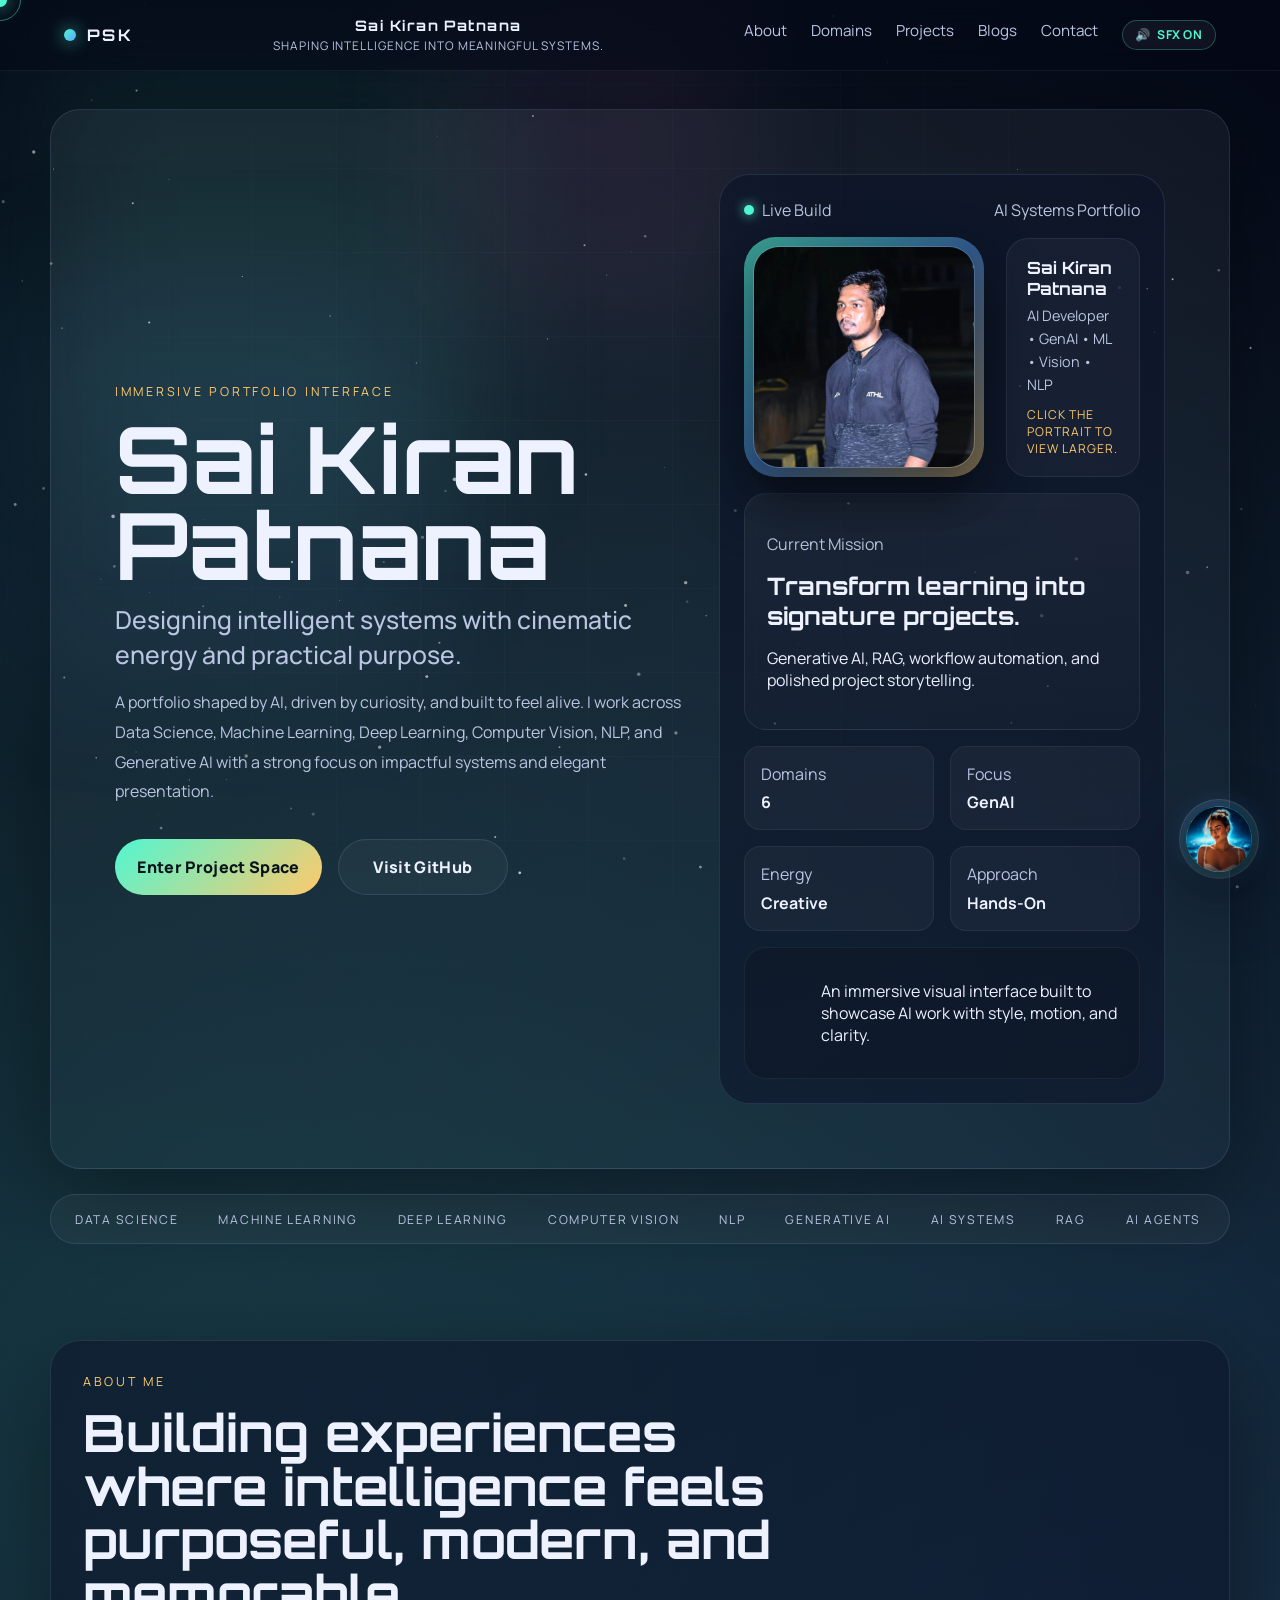
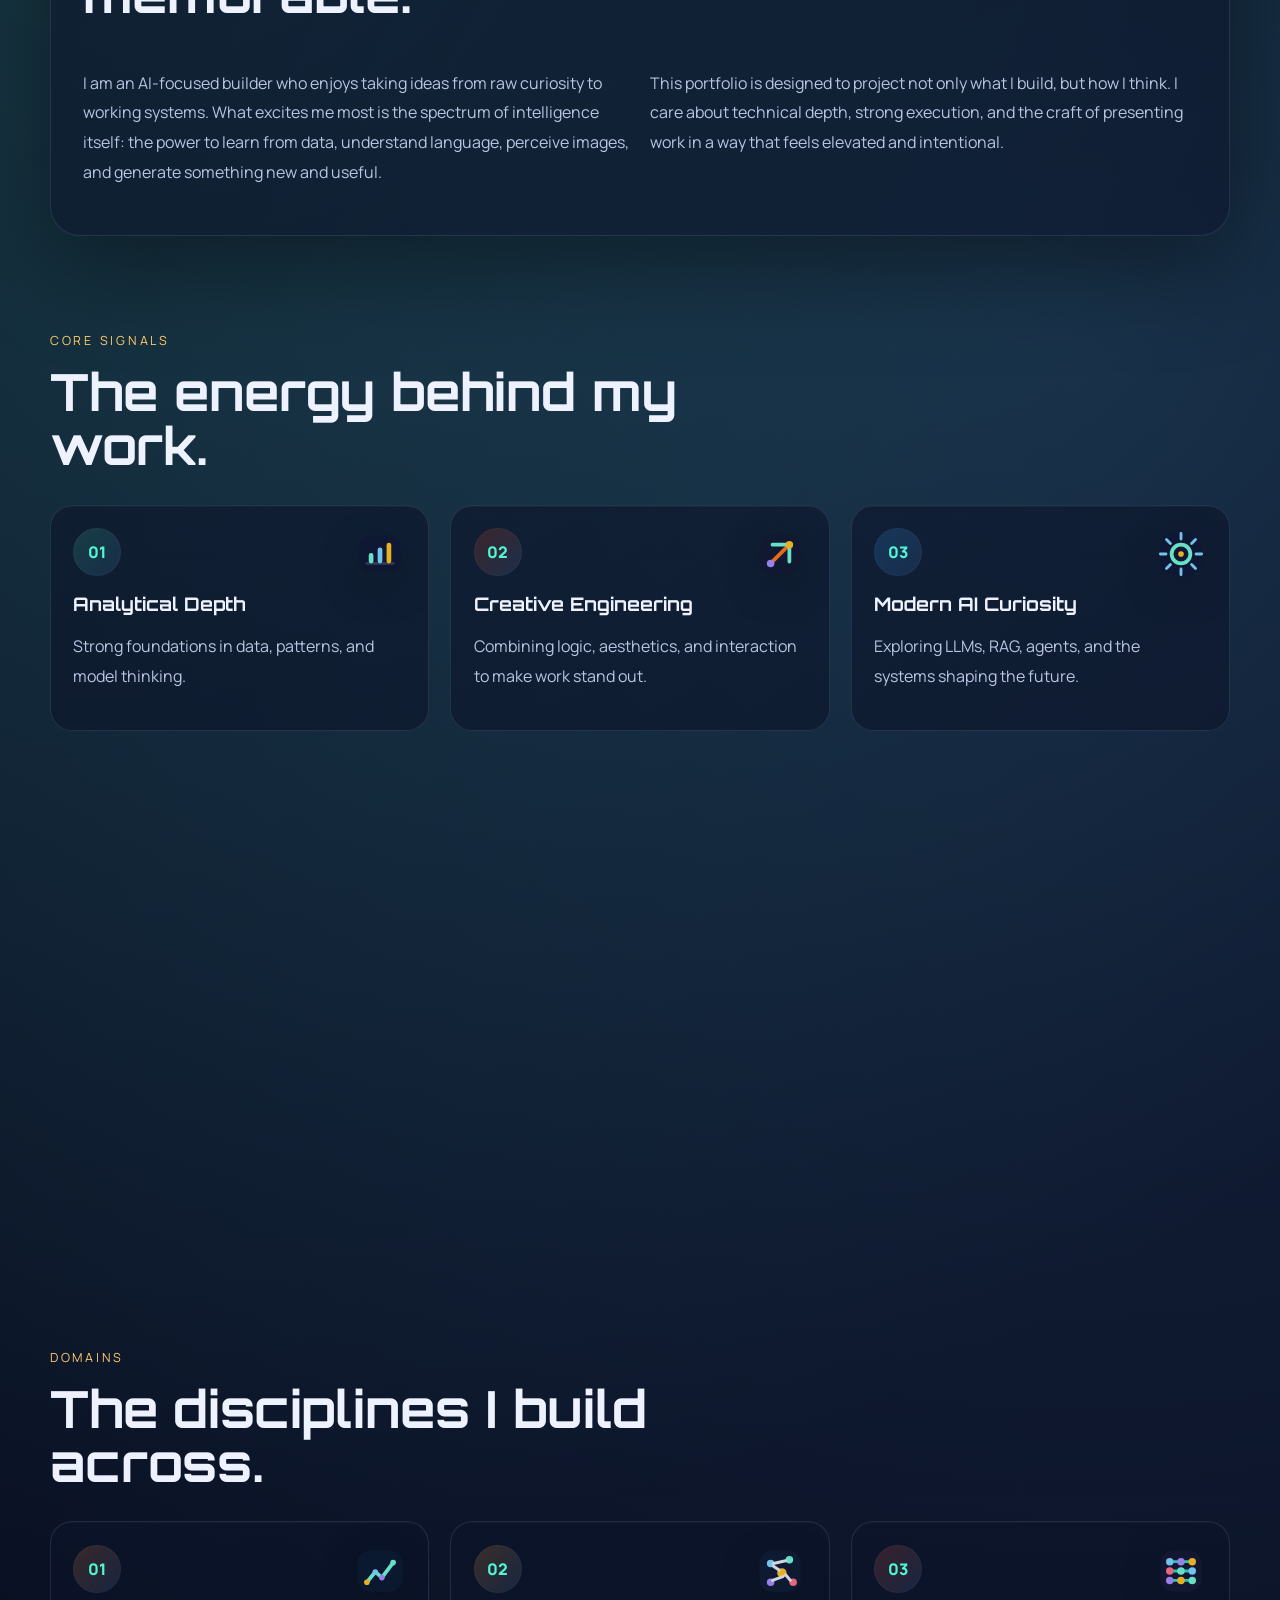
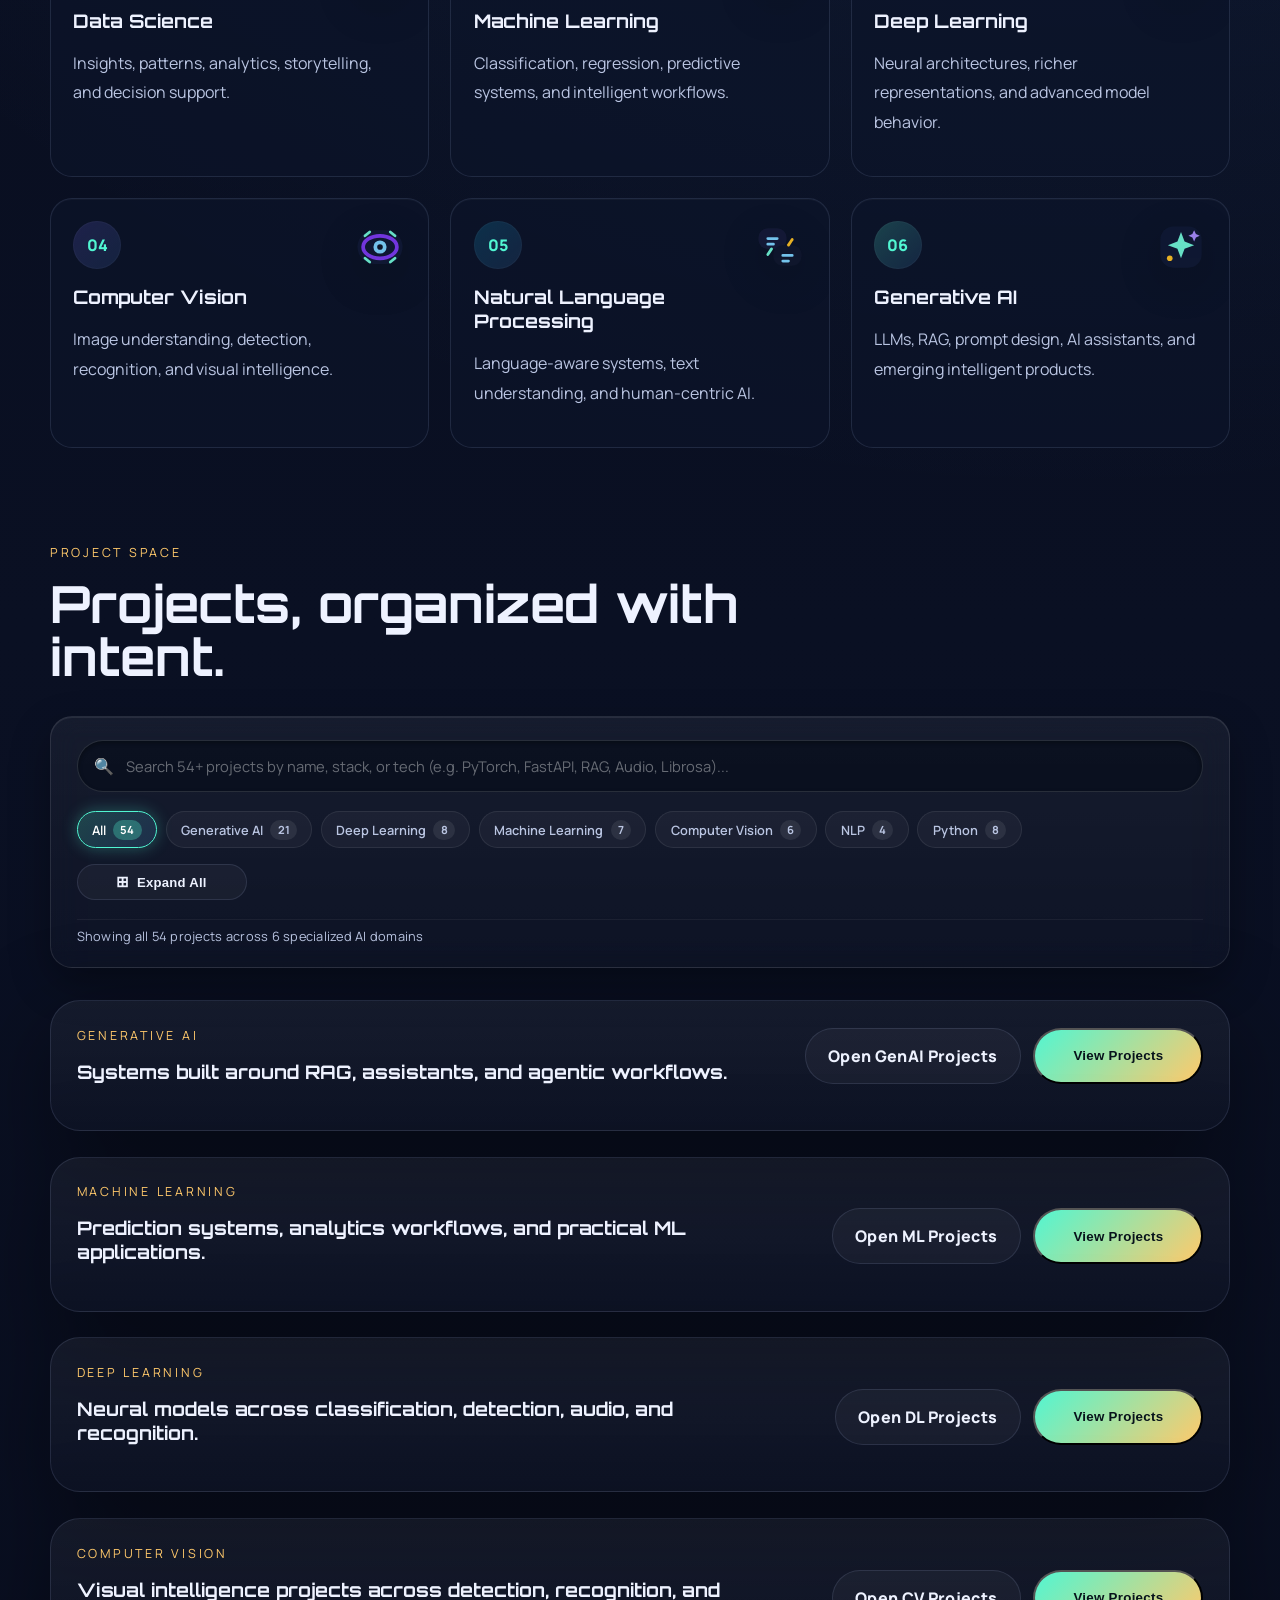
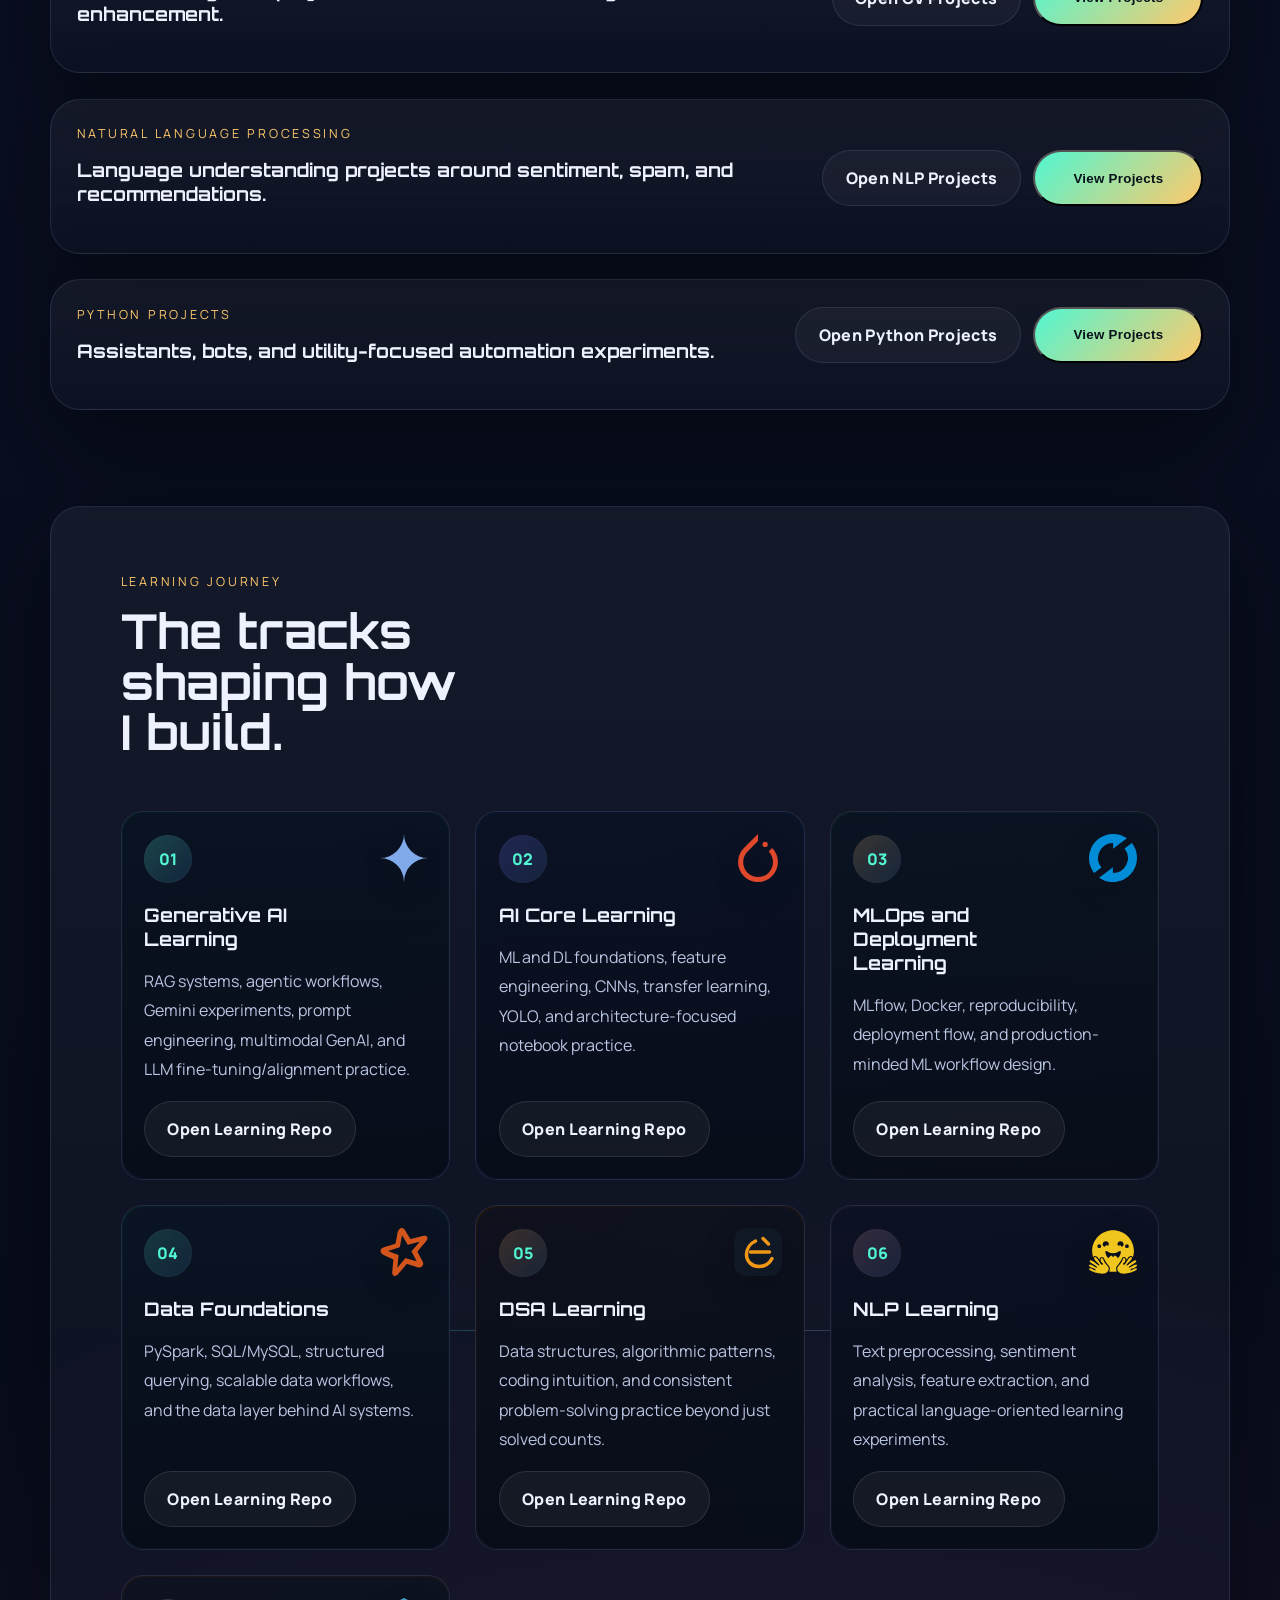
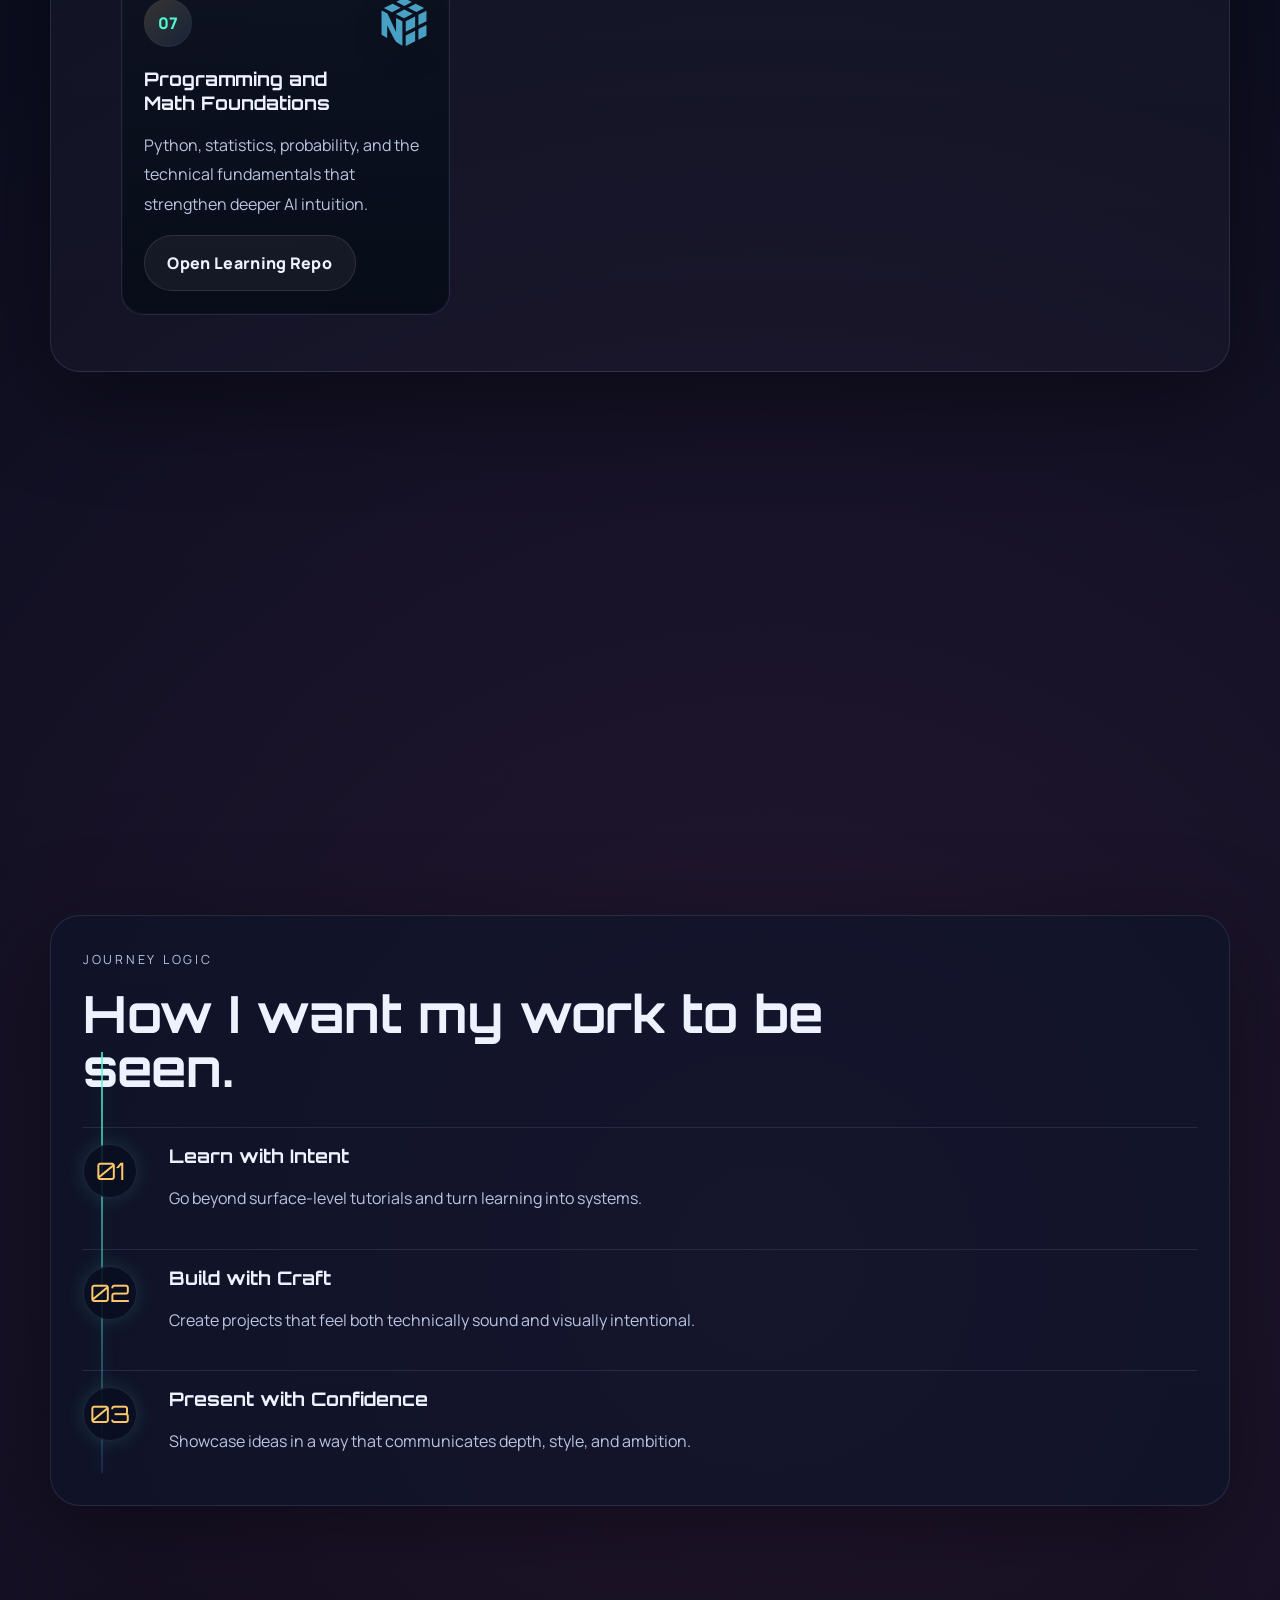
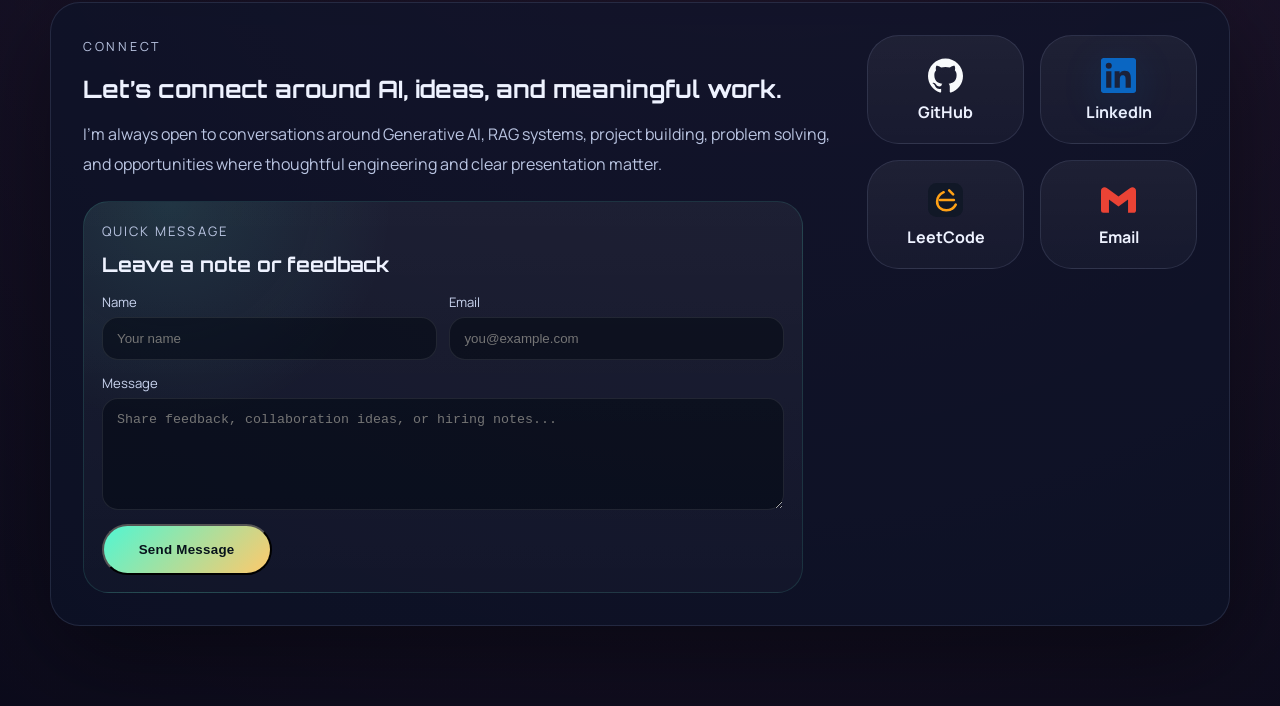
==== commit 5545ede5: "feat(portfolio/readme): elevate UX with real-time search, filter pills, sound toggle, and flagship s" ====
--- a/portfolio/index.html
+++ b/portfolio/index.html
@@ -15,7 +15,7 @@
       href="https://fonts.googleapis.com/css2?family=Manrope:wght@400;500;700;800&family=Orbitron:wght@600;700;800&display=swap"
       rel="stylesheet"
     />
-    <link rel="stylesheet" href="./styles.css?v=31" />
+    <link rel="stylesheet" href="./styles.css?v=33" />
   </head>
   <body>
     <div class="loader" id="loader" aria-hidden="true">
@@ -56,6 +56,10 @@
         <a href="#projects">Projects</a>
         <a href="./blogs.html">Blogs</a>
         <a href="#contact">Contact</a>
+              <button class="sound-toggle interactive" id="sound-toggle" type="button" aria-label="Toggle Sound Effects" title="Toggle Sound FX">
+          <span class="sound-icon" aria-hidden="true">🔊</span>
+          <span class="sound-label">SFX ON</span>
+        </button>
       </nav>
     </header>
 
@@ -296,6 +300,42 @@
           <h2>Projects, organized with intent.</h2>
         </div>
 
+        
+        <div class="project-controls reveal" id="project-controls">
+          <div class="project-search-bar">
+            <span class="search-icon" aria-hidden="true">🔍</span>
+            <input
+              type="text"
+              id="project-search"
+              placeholder="Search 54+ projects by name, stack, or tech (e.g. PyTorch, FastAPI, RAG, Audio, Librosa)..."
+              autocomplete="off"
+            />
+            <button type="button" id="search-clear" class="search-clear interactive" aria-label="Clear search" style="display: none;">&times;</button>
+          </div>
+
+          <div class="project-filter-bar">
+            <div class="domain-filter-strip" id="domain-filters" role="tablist" aria-label="Domain filters">
+              <button type="button" class="filter-pill active interactive" data-filter="all">All <span class="filter-count">54</span></button>
+              <button type="button" class="filter-pill interactive" data-filter="Generative AI">Generative AI <span class="filter-count">21</span></button>
+              <button type="button" class="filter-pill interactive" data-filter="Deep Learning">Deep Learning <span class="filter-count">8</span></button>
+              <button type="button" class="filter-pill interactive" data-filter="Machine Learning">Machine Learning <span class="filter-count">7</span></button>
+              <button type="button" class="filter-pill interactive" data-filter="Computer Vision">Computer Vision <span class="filter-count">6</span></button>
+              <button type="button" class="filter-pill interactive" data-filter="Natural Language Processing">NLP <span class="filter-count">4</span></button>
+              <button type="button" class="filter-pill interactive" data-filter="Python Utilities">Python <span class="filter-count">8</span></button>
+            </div>
+
+            <div class="project-view-actions">
+              <button type="button" id="expand-collapse-all" class="button secondary interactive expand-toggle-btn" aria-expanded="false">
+                <span class="toggle-icon">⊞</span> <span class="toggle-text">Expand All</span>
+              </button>
+            </div>
+          </div>
+
+          <div class="search-status-bar" id="search-status" aria-live="polite">
+            Showing all 54 projects across 6 specialized AI domains
+          </div>
+        </div>
+
         <div class="project-space">
           <section class="project-domain-section panel reveal">
             <div class="project-section-head">
@@ -310,127 +350,127 @@
             </div>
             <div class="project-grid project-grid-dense">
               <article class="project-card reveal tilt-card interactive" data-title="AI News Generation" data-domain="Generative AI" data-stack="Agents, Content Generation, AI News Workflows" data-status="Active Project" data-link="https://github.com/SAIKIRANPATNANA/GENAI_PROJECTS/tree/main/ainews-generation-agenticai" data-link-label="Open GitHub Project" data-highlights="AI-focused news drafting, trend summarization, and agent-style publishing flow exploration." data-image="./assets/projects/ai-news-generation.svg" data-description="A generative AI project focused on AI-news drafting, summarization, and content-oriented agentic workflows.">
-                <div class="project-visual"><img src="./assets/projects/ai-news-generation.svg" alt="AI news generation preview" class="project-thumb" /><span>AI News</span><span>Agents</span></div>
+                <div class="project-visual"><a href="https://github.com/SAIKIRANPATNANA/GENAI_PROJECTS/tree/main/ainews-generation-agenticai" target="_blank" rel="noreferrer" class="project-direct-link interactive" aria-label="Open GitHub Repository" title="Direct GitHub Repo"><span class="direct-link-icon">↗</span> Code</a><img loading="lazy" decoding="async" src="./assets/projects/ai-news-generation.svg" alt="AI news generation preview" class="project-thumb" /><span>AI News</span><span>Agents</span></div>
                 <p class="project-tag">GenAI</p><h3>AI News Generation</h3><p>Agentic workflow for generating AI-focused news and trend summaries.</p>
                 <div class="project-stack-row"><span>Agents</span><span>Content</span><span>News AI</span></div>
                 <button class="card-link interactive" type="button">Open Details</button>
               </article>
               <article class="project-card reveal tilt-card interactive" data-title="Advanced Prod RAG" data-domain="Generative AI" data-stack="OpenAI, Anthropic, Portkey, Jina AI, Qdrant, Prometheus, Neon, Upstash" data-status="Production RAG Build" data-link="https://github.com/SAIKIRANPATNANA/GENAI_PROJECTS/tree/main/advanced_prod_rag" data-link-label="Open GitHub Project" data-highlights="Production-ready enterprise RAG with OpenAI/Anthropic provider routing through Portkey, Jina embeddings and reranking, Qdrant retrieval, Prometheus metrics, bearer auth, Redis-backed rate limiting, Neon/Upstash integrations, tests, and AWS deployment scripts." data-image="./assets/projects/advanced-prod-rag.svg" data-description="A hardened production RAG system extending agentic retrieval with auth, rate limits, observability, health checks, Jina retrieval quality, eval automation, and deployment planning.">
-                <div class="project-visual"><img src="./assets/projects/advanced-prod-rag.svg" alt="Advanced Prod RAG preview" class="project-thumb" /><span>Prod</span><span>RAG</span></div>
+                <div class="project-visual"><a href="https://github.com/SAIKIRANPATNANA/GENAI_PROJECTS/tree/main/advanced_prod_rag" target="_blank" rel="noreferrer" class="project-direct-link interactive" aria-label="Open GitHub Repository" title="Direct GitHub Repo"><span class="direct-link-icon">↗</span> Code</a><img loading="lazy" decoding="async" src="./assets/projects/advanced-prod-rag.svg" alt="Advanced Prod RAG preview" class="project-thumb" /><span>Prod</span><span>RAG</span></div>
                 <p class="project-tag">GenAI</p><h3>Advanced Prod RAG</h3><p>Production RAG with gateway routing, auth, metrics, Jina reranking, and deployment tooling.</p>
                 <div class="project-stack-row"><span>Portkey</span><span>Jina</span><span>Metrics</span></div>
                 <button class="card-link interactive" type="button">Open Details</button>
               </article>
               <article class="project-card reveal tilt-card interactive" data-title="Loop Engineering Demo" data-domain="Generative AI" data-stack="TestSprite, JavaScript, Agentic Debugging, Vercel" data-status="Loop Engineering Demo" data-link="https://github.com/SAIKIRANPATNANA/GENAI_PROJECTS/tree/main/loop_engineering_demo" data-link-label="Open GitHub Project" data-highlights="A closed-loop engineering demo around a checkout bug: build the app, verify it live, inspect TestSprite failure artifacts, fix the regression, deploy, and rerun the test plan." data-image="./assets/projects/loop-engineering.svg" data-description="A practical demo of agentic software engineering loops using TestSprite evidence, frontend validation, and deployment feedback to move from failing behavior to verified fix.">
-                <div class="project-visual"><img src="./assets/projects/loop-engineering.svg" alt="Loop Engineering Demo preview" class="project-thumb" /><span>Test</span><span>Fix</span></div>
+                <div class="project-visual"><a href="https://github.com/SAIKIRANPATNANA/GENAI_PROJECTS/tree/main/loop_engineering_demo" target="_blank" rel="noreferrer" class="project-direct-link interactive" aria-label="Open GitHub Repository" title="Direct GitHub Repo"><span class="direct-link-icon">↗</span> Code</a><img loading="lazy" decoding="async" src="./assets/projects/loop-engineering.svg" alt="Loop Engineering Demo preview" class="project-thumb" /><span>Test</span><span>Fix</span></div>
                 <p class="project-tag">GenAI</p><h3>Loop Engineering Demo</h3><p>TestSprite closed-loop debugging demo from failure evidence to verified fix.</p>
                 <div class="project-stack-row"><span>TestSprite</span><span>JS</span><span>Vercel</span></div>
                 <button class="card-link interactive" type="button">Open Details</button>
               </article>
               <article class="project-card reveal tilt-card interactive" data-title="Harness Engineering Demo" data-domain="Generative AI" data-stack="LangGraph, Groq, FastAPI, Multi-Agent Routing" data-status="Agent Harness Demo" data-link="https://github.com/SAIKIRANPATNANA/GENAI_PROJECTS/tree/main/harness_engineering_demo" data-link-label="Open GitHub Project" data-highlights="A multi-agent customer-support harness with a deterministic safety guardrail, router node, technical/billing/general specialist agents, and a reviewer agent that improves the final response." data-image="./assets/projects/harness-engineering.svg" data-description="A compact production-pattern demo for agent orchestration: route the request, call the right specialist, review the answer, and return traceable support output through a FastAPI interface.">
-                <div class="project-visual"><img src="./assets/projects/harness-engineering.svg" alt="Harness Engineering Demo preview" class="project-thumb" /><span>Route</span><span>Review</span></div>
+                <div class="project-visual"><a href="https://github.com/SAIKIRANPATNANA/GENAI_PROJECTS/tree/main/harness_engineering_demo" target="_blank" rel="noreferrer" class="project-direct-link interactive" aria-label="Open GitHub Repository" title="Direct GitHub Repo"><span class="direct-link-icon">↗</span> Code</a><img loading="lazy" decoding="async" src="./assets/projects/harness-engineering.svg" alt="Harness Engineering Demo preview" class="project-thumb" /><span>Route</span><span>Review</span></div>
                 <p class="project-tag">GenAI</p><h3>Harness Engineering Demo</h3><p>LangGraph multi-agent support harness with routing, guardrails, and review.</p>
                 <div class="project-stack-row"><span>LangGraph</span><span>Groq</span><span>FastAPI</span></div>
                 <button class="card-link interactive" type="button">Open Details</button>
               </article>
               <article class="project-card reveal tilt-card interactive" data-title="Google OKF RAG" data-domain="Generative AI" data-stack="Google OKF, LangGraph, FAISS, Jina, Groq, Openevals" data-status="Knowledge Format RAG" data-link="https://github.com/SAIKIRANPATNANA/GENAI_PROJECTS/tree/main/google_okf" data-link-label="Open GitHub Project" data-highlights="A Google Open Knowledge Format demo comparing Basic RAG, OKF graph retrieval, and Hybrid RAG across multi-hop curriculum questions, with LLM-as-judge evaluation and LangSmith experiment tracking." data-image="./assets/projects/google-okf.svg" data-description="A retrieval-quality project showing where concept-graph knowledge organization can beat plain vector search, especially when answers require chaining facts across multiple documents.">
-                <div class="project-visual"><img src="./assets/projects/google-okf.svg" alt="Google OKF RAG preview" class="project-thumb" /><span>OKF</span><span>RAG</span></div>
+                <div class="project-visual"><a href="https://github.com/SAIKIRANPATNANA/GENAI_PROJECTS/tree/main/google_okf" target="_blank" rel="noreferrer" class="project-direct-link interactive" aria-label="Open GitHub Repository" title="Direct GitHub Repo"><span class="direct-link-icon">↗</span> Code</a><img loading="lazy" decoding="async" src="./assets/projects/google-okf.svg" alt="Google OKF RAG preview" class="project-thumb" /><span>OKF</span><span>RAG</span></div>
                 <p class="project-tag">GenAI</p><h3>Google OKF RAG</h3><p>Basic RAG vs OKF graph retrieval vs Hybrid RAG with evaluated results.</p>
                 <div class="project-stack-row"><span>OKF</span><span>LangGraph</span><span>Jina</span></div>
                 <button class="card-link interactive" type="button">Open Details</button>
               </article>
               <article class="project-card reveal tilt-card interactive" data-title="AI Guardrails" data-domain="Generative AI" data-stack="NeMo Guardrails, Colang, LLM Safety, FastEmbed" data-status="Safety Build" data-link="https://github.com/SAIKIRANPATNANA/GENAI_PROJECTS/tree/main/ai_guardrails" data-link-label="Open GitHub Project" data-highlights="A practical guardrails project covering input rails, dialog rails, output rails, Colang flows, semantic intent matching, and safer LLM behavior." data-image="./assets/projects/ai-guardrails.svg" data-description="A GenAI safety project that explores how guardrails sit around an LLM to block unsafe prompts, keep conversations on-topic, and enforce response policies.">
-                <div class="project-visual"><img src="./assets/projects/ai-guardrails.svg" alt="AI Guardrails preview" class="project-thumb" /><span>Safety</span><span>Rails</span></div>
+                <div class="project-visual"><a href="https://github.com/SAIKIRANPATNANA/GENAI_PROJECTS/tree/main/ai_guardrails" target="_blank" rel="noreferrer" class="project-direct-link interactive" aria-label="Open GitHub Repository" title="Direct GitHub Repo"><span class="direct-link-icon">↗</span> Code</a><img loading="lazy" decoding="async" src="./assets/projects/ai-guardrails.svg" alt="AI Guardrails preview" class="project-thumb" /><span>Safety</span><span>Rails</span></div>
                 <p class="project-tag">GenAI</p><h3>AI Guardrails</h3><p>LLM safety and control workflows with NeMo Guardrails.</p>
                 <div class="project-stack-row"><span>NeMo</span><span>Colang</span><span>Safety</span></div>
                 <button class="card-link interactive" type="button">Open Details</button>
               </article>
               <article class="project-card reveal tilt-card interactive" data-title="Agentic Memory" data-domain="Generative AI" data-stack="Streamlit, Groq, LangChain, FAISS, FastEmbed, Memory Routing" data-status="Memory Systems Lab" data-link="https://github.com/SAIKIRANPATNANA/GENAI_PROJECTS/tree/main/agentic_memory" data-link-label="Open GitHub Project" data-highlights="AI Memory Lab demonstrating short-term and long-term LLM memory techniques: no memory, buffer, sliding window, summary, token buffer, vector store, entity memory, episodic/semantic/procedural memory, self-reflection, routing, cost tracking, and architecture diagrams." data-image="./assets/projects/agentic-memory.svg" data-description="A hands-on Streamlit lab for understanding how LLM memory works across conversations, comparing short-term and long-term memory strategies with live Groq calls, FAISS retrieval, fastembed embeddings, cost metrics, and Mermaid diagrams.">
-                <div class="project-visual"><img src="./assets/projects/agentic-memory.svg" alt="Agentic Memory preview" class="project-thumb" /><span>Memory</span><span>Agents</span></div>
+                <div class="project-visual"><a href="https://github.com/SAIKIRANPATNANA/GENAI_PROJECTS/tree/main/agentic_memory" target="_blank" rel="noreferrer" class="project-direct-link interactive" aria-label="Open GitHub Repository" title="Direct GitHub Repo"><span class="direct-link-icon">↗</span> Code</a><img loading="lazy" decoding="async" src="./assets/projects/agentic-memory.svg" alt="Agentic Memory preview" class="project-thumb" /><span>Memory</span><span>Agents</span></div>
                 <p class="project-tag">GenAI</p><h3>Agentic Memory</h3><p>LLM memory lab covering short-term, long-term, vector, entity, and routing strategies.</p>
                 <div class="project-stack-row"><span>Streamlit</span><span>Groq</span><span>FAISS</span></div>
                 <button class="card-link interactive" type="button">Open Details</button>
               </article>
               <article class="project-card reveal tilt-card interactive" data-title="ATS Using Gemini" data-domain="Generative AI" data-stack="Python, Streamlit, Gemini Pro Vision" data-status="Active Project" data-link="https://github.com/SAIKIRANPATNANA/GENAI_PROJECTS/tree/main/ats-using-gemini" data-link-label="Open GitHub Project" data-highlights="Resume review, percentage match analysis, and ATS-style evaluation using Gemini Pro Vision." data-image="./assets/projects/ats.svg" data-description="A resume analysis and ATS-style evaluation project built with Streamlit and Gemini Pro Vision.">
-                <div class="project-visual"><img src="./assets/projects/ats.svg" alt="ATS Using Gemini preview" class="project-thumb" /><span>ATS</span><span>Gemini</span></div>
+                <div class="project-visual"><a href="https://github.com/SAIKIRANPATNANA/GENAI_PROJECTS/tree/main/ats-using-gemini" target="_blank" rel="noreferrer" class="project-direct-link interactive" aria-label="Open GitHub Repository" title="Direct GitHub Repo"><span class="direct-link-icon">↗</span> Code</a><img loading="lazy" decoding="async" src="./assets/projects/ats.svg" alt="ATS Using Gemini preview" class="project-thumb" /><span>ATS</span><span>Gemini</span></div>
                 <p class="project-tag">GenAI</p><h3>ATS Using Gemini</h3><p>Resume analysis and ATS-style matching powered by Gemini Pro Vision.</p>
                 <div class="project-stack-row"><span>Streamlit</span><span>Gemini</span><span>Resume AI</span></div>
                 <button class="card-link interactive" type="button">Open Details</button>
               </article>
               <article class="project-card reveal tilt-card interactive" data-title="Blood Report Parsing IISc" data-domain="Generative AI" data-stack="Python, LangChain, OCR, Healthcare AI" data-status="OpenHack Project" data-link="https://github.com/SAIKIRANPATNANA/GENAI_PROJECTS/tree/main/blood-report-parsing-iisc" data-link-label="Open GitHub Project" data-highlights="AI-assisted blood report parsing, structured extraction, abnormality detection, and healthcare-oriented insight generation built during IISc OpenHack." data-image="./assets/projects/blood-report-parser.svg" data-description="A healthcare-oriented GenAI project focused on parsing blood reports, extracting structured medical data, and surfacing abnormality insights.">
-                <div class="project-visual"><img src="./assets/projects/blood-report-parser.svg" alt="Blood report parser preview" class="project-thumb" /><span>Healthcare</span><span>Parsing</span></div>
+                <div class="project-visual"><a href="https://github.com/SAIKIRANPATNANA/GENAI_PROJECTS/tree/main/blood-report-parsing-iisc" target="_blank" rel="noreferrer" class="project-direct-link interactive" aria-label="Open GitHub Repository" title="Direct GitHub Repo"><span class="direct-link-icon">↗</span> Code</a><img loading="lazy" decoding="async" src="./assets/projects/blood-report-parser.svg" alt="Blood report parser preview" class="project-thumb" /><span>Healthcare</span><span>Parsing</span></div>
                 <p class="project-tag">GenAI</p><h3>Blood Report Parsing IISc</h3><p>Healthcare-focused blood report parsing and abnormality insight workflow.</p>
                 <div class="project-stack-row"><span>OCR</span><span>LangChain</span><span>Health AI</span></div>
                 <button class="card-link interactive" type="button">Open Details</button>
               </article>
               <article class="project-card reveal tilt-card interactive" data-title="Blog Generation" data-domain="Generative AI" data-stack="LLMs, Content Generation, Writing Workflows" data-status="Active Project" data-link="https://github.com/SAIKIRANPATNANA/GENAI_PROJECTS/tree/main/blog-generation-agenticai" data-link-label="Open GitHub Project" data-highlights="Long-form blog drafting, content shaping, and structured writing workflow experimentation." data-image="./assets/projects/blog-generation.svg" data-description="A generative AI project built around AI-assisted blog drafting, writing structure, and content generation flow design.">
-                <div class="project-visual"><img src="./assets/projects/blog-generation.svg" alt="Blog generation preview" class="project-thumb" /><span>Blogs</span><span>Writing AI</span></div>
+                <div class="project-visual"><a href="https://github.com/SAIKIRANPATNANA/GENAI_PROJECTS/tree/main/blog-generation-agenticai" target="_blank" rel="noreferrer" class="project-direct-link interactive" aria-label="Open GitHub Repository" title="Direct GitHub Repo"><span class="direct-link-icon">↗</span> Code</a><img loading="lazy" decoding="async" src="./assets/projects/blog-generation.svg" alt="Blog generation preview" class="project-thumb" /><span>Blogs</span><span>Writing AI</span></div>
                 <p class="project-tag">GenAI</p><h3>Blog Generation</h3><p>AI-assisted blog drafting and long-form content generation workflow.</p>
                 <div class="project-stack-row"><span>LLMs</span><span>Writing</span><span>Content AI</span></div>
                 <button class="card-link interactive" type="button">Open Details</button>
               </article>
               <article class="project-card reveal tilt-card interactive" data-title="Calorie Calc Using GPV" data-domain="Generative AI" data-stack="Python, Vision Prompting, Multimodal Concepts" data-status="Active Project" data-link="https://github.com/SAIKIRANPATNANA/GENAI_PROJECTS/tree/main/calorie-calc-using-gpv" data-link-label="Open GitHub Project" data-highlights="Food-image understanding and calorie estimation with prompt-driven AI interaction." data-image="./assets/projects/calorie-calc.svg" data-description="A multimodal-style concept project for estimating calories from food imagery using AI prompting ideas.">
-                <div class="project-visual"><img src="./assets/projects/calorie-calc.svg" alt="Calorie calculator preview" class="project-thumb" /><span>Vision</span><span>Nutrition</span></div>
+                <div class="project-visual"><a href="https://github.com/SAIKIRANPATNANA/GENAI_PROJECTS/tree/main/calorie-calc-using-gpv" target="_blank" rel="noreferrer" class="project-direct-link interactive" aria-label="Open GitHub Repository" title="Direct GitHub Repo"><span class="direct-link-icon">↗</span> Code</a><img loading="lazy" decoding="async" src="./assets/projects/calorie-calc.svg" alt="Calorie calculator preview" class="project-thumb" /><span>Vision</span><span>Nutrition</span></div>
                 <p class="project-tag">GenAI</p><h3>Calorie Calc Using GPV</h3><p>AI-assisted food understanding and calorie estimation concept.</p>
                 <div class="project-stack-row"><span>Python</span><span>Vision</span><span>Prompting</span></div>
                 <button class="card-link interactive" type="button">Open Details</button>
               </article>
               <article class="project-card reveal tilt-card interactive" data-title="Disease Diagnosis Dhanvantari" data-domain="Generative AI" data-stack="RAG, Healthcare AI, Notebook Prototyping" data-status="Research Build" data-link="https://github.com/SAIKIRANPATNANA/GENAI_PROJECTS/tree/main/disease-diagnosis-dhanvantari" data-link-label="Open GitHub Project" data-highlights="Healthcare-oriented retrieval, diagnosis support ideas, and knowledge-grounded exploration." data-image="./assets/projects/dhanvantari.svg" data-description="A healthcare-oriented RAG exploration focused on disease diagnosis support and knowledge-grounded responses.">
-                <div class="project-visual"><img src="./assets/projects/dhanvantari.svg" alt="Disease diagnosis preview" class="project-thumb" /><span>Healthcare</span><span>RAG</span></div>
+                <div class="project-visual"><a href="https://github.com/SAIKIRANPATNANA/GENAI_PROJECTS/tree/main/disease-diagnosis-dhanvantari" target="_blank" rel="noreferrer" class="project-direct-link interactive" aria-label="Open GitHub Repository" title="Direct GitHub Repo"><span class="direct-link-icon">↗</span> Code</a><img loading="lazy" decoding="async" src="./assets/projects/dhanvantari.svg" alt="Disease diagnosis preview" class="project-thumb" /><span>Healthcare</span><span>RAG</span></div>
                 <p class="project-tag">GenAI</p><h3>Disease Diagnosis Dhanvantari</h3><p>Knowledge-grounded healthcare assistance and diagnosis support exploration.</p>
                 <div class="project-stack-row"><span>RAG</span><span>Healthcare</span><span>Notebooks</span></div>
                 <button class="card-link interactive" type="button">Open Details</button>
               </article>
               <article class="project-card reveal tilt-card interactive" data-title="HYBD CMR EdTech" data-domain="Generative AI" data-stack="Flask, RAG, Educational Content Generation" data-status="Prototype" data-link="https://github.com/SAIKIRANPATNANA/GENAI_PROJECTS/tree/main/hybd_cmr_edtech" data-link-label="Open GitHub Project" data-highlights="Curriculum-aware content generation, BOS retrieval, and educational support workflows." data-image="./assets/projects/hybd-edtech.svg" data-description="An education-focused project for generating structured learning content using retrieved academic context.">
-                <div class="project-visual"><img src="./assets/projects/hybd-edtech.svg" alt="EdTech preview" class="project-thumb" /><span>EdTech</span><span>Content</span></div>
+                <div class="project-visual"><a href="https://github.com/SAIKIRANPATNANA/GENAI_PROJECTS/tree/main/hybd_cmr_edtech" target="_blank" rel="noreferrer" class="project-direct-link interactive" aria-label="Open GitHub Repository" title="Direct GitHub Repo"><span class="direct-link-icon">↗</span> Code</a><img loading="lazy" decoding="async" src="./assets/projects/hybd-edtech.svg" alt="EdTech preview" class="project-thumb" /><span>EdTech</span><span>Content</span></div>
                 <p class="project-tag">GenAI</p><h3>HYBD CMR EdTech</h3><p>Educational content generation backed by retrieved academic context.</p>
                 <div class="project-stack-row"><span>Flask</span><span>RAG</span><span>EdTech</span></div>
                 <button class="card-link interactive" type="button">Open Details</button>
               </article>
               <article class="project-card reveal tilt-card interactive" data-title="LLM Gateways" data-domain="Generative AI" data-stack="Portkey, Provider Routing, Retries, Fallbacks, Observability" data-status="Production Reliability Build" data-link="https://github.com/SAIKIRANPATNANA/GENAI_PROJECTS/tree/main/llm_gateways" data-link-label="Open GitHub Project" data-highlights="Portkey-based LLM gateway patterns for routing, metadata observability, retries, timeouts, fallbacks, load balancing, caching, rate limiting, streaming, and production LLM reliability." data-image="./assets/projects/llm-gateways.svg" data-description="A production-minded GenAI project showing how an LLM gateway sits between an application and providers like Groq, OpenAI, or NVIDIA to improve resilience, observability, cost control, and provider flexibility.">
-                <div class="project-visual"><img src="./assets/projects/llm-gateways.svg" alt="LLM Gateways preview" class="project-thumb" /><span>Routing</span><span>Fallbacks</span></div>
+                <div class="project-visual"><a href="https://github.com/SAIKIRANPATNANA/GENAI_PROJECTS/tree/main/llm_gateways" target="_blank" rel="noreferrer" class="project-direct-link interactive" aria-label="Open GitHub Repository" title="Direct GitHub Repo"><span class="direct-link-icon">↗</span> Code</a><img loading="lazy" decoding="async" src="./assets/projects/llm-gateways.svg" alt="LLM Gateways preview" class="project-thumb" /><span>Routing</span><span>Fallbacks</span></div>
                 <p class="project-tag">GenAI</p><h3>LLM Gateways</h3><p>Production LLM gateway patterns for routing, resilience, and observability.</p>
                 <div class="project-stack-row"><span>Portkey</span><span>Retries</span><span>Fallbacks</span></div>
                 <button class="card-link interactive" type="button">Open Details</button>
               </article>
               <article class="project-card reveal tilt-card interactive" data-title="Multimodal RAG via Diff OCR" data-domain="Generative AI" data-stack="Docling, GLM-OCR, PaddleOCR, Qdrant, RRF, Reranking, Groq" data-status="Document Intelligence Suite" data-link="https://github.com/SAIKIRANPATNANA/GENAI_PROJECTS/tree/main/multimodal_rag_via_diff_ocr" data-link-label="Open GitHub Project" data-highlights="Document-intelligence RAG suite comparing IBM Docling, Baidu Unlimited-OCR/PaddleOCR, and GLM-OCR + PP-DocLayout-V3 strategies with multimodal chunking, dense+sparse Qdrant retrieval, RRF fusion, cross-encoder reranking, Groq generation, FastAPI APIs, and Streamlit BYOK workbenches." data-image="./assets/projects/multimodal-rag-ocr.svg" data-description="A multimodal document RAG framework for parsing complex PDFs with tables, formulas, figures, diagrams, and layout-aware regions, then indexing them through hybrid retrieval and reranking for grounded answer generation.">
-                <div class="project-visual"><img src="./assets/projects/multimodal-rag-ocr.svg" alt="Multimodal RAG via Diff OCR preview" class="project-thumb" /><span>OCR</span><span>RAG</span></div>
+                <div class="project-visual"><a href="https://github.com/SAIKIRANPATNANA/GENAI_PROJECTS/tree/main/multimodal_rag_via_diff_ocr" target="_blank" rel="noreferrer" class="project-direct-link interactive" aria-label="Open GitHub Repository" title="Direct GitHub Repo"><span class="direct-link-icon">↗</span> Code</a><img loading="lazy" decoding="async" src="./assets/projects/multimodal-rag-ocr.svg" alt="Multimodal RAG via Diff OCR preview" class="project-thumb" /><span>OCR</span><span>RAG</span></div>
                 <p class="project-tag">GenAI</p><h3>Multimodal RAG via Diff OCR</h3><p>Document-intelligence RAG comparing Docling, PaddleOCR, and GLM-OCR parsing strategies.</p>
                 <div class="project-stack-row"><span>Qdrant</span><span>RRF</span><span>Groq</span></div>
                 <button class="card-link interactive" type="button">Open Details</button>
               </article>
               <article class="project-card reveal tilt-card interactive" data-title="Med Triage Agentic AI" data-domain="Generative AI" data-stack="Agents, Groq, Medical Workflow Logic" data-status="Prototype" data-link="https://github.com/SAIKIRANPATNANA/GENAI_PROJECTS/tree/main/med-triage-agenticai" data-link-label="Open GitHub Project" data-highlights="Conversation-driven symptom collection, triage flow, and specialist guidance concepts." data-image="./assets/projects/med-triage.svg" data-description="An agent-style medical triage assistant that explores structured symptom collection and specialist routing.">
-                <div class="project-visual"><img src="./assets/projects/med-triage.svg" alt="Medical triage preview" class="project-thumb" /><span>Agents</span><span>Medical</span></div>
+                <div class="project-visual"><a href="https://github.com/SAIKIRANPATNANA/GENAI_PROJECTS/tree/main/med-triage-agenticai" target="_blank" rel="noreferrer" class="project-direct-link interactive" aria-label="Open GitHub Repository" title="Direct GitHub Repo"><span class="direct-link-icon">↗</span> Code</a><img loading="lazy" decoding="async" src="./assets/projects/med-triage.svg" alt="Medical triage preview" class="project-thumb" /><span>Agents</span><span>Medical</span></div>
                 <p class="project-tag">GenAI</p><h3>Med Triage Agentic AI</h3><p>Agentic medical triage flow with conversational guidance concepts.</p>
                 <div class="project-stack-row"><span>Agents</span><span>Groq</span><span>Triage</span></div>
                 <button class="card-link interactive" type="button">Open Details</button>
               </article>
               <article class="project-card reveal tilt-card interactive" data-title="PSKGPT via Transformers" data-domain="Generative AI" data-stack="PyTorch, Transformers, BPE Tokenizer, Causal Attention" data-status="Deep Learning Build" data-link="https://github.com/SAIKIRANPATNANA/GENAI_PROJECTS/tree/main/pskgpt-via-transformers" data-link-label="Open GitHub Project" data-highlights="A from-scratch GPT-style language model with custom BPE tokenization, RMSNorm, SwiGLU, KV cache, and controlled Tiny Shakespeare text generation." data-image="./assets/projects/pskgpt-via-transformers.svg" data-description="A from-scratch GPT-style PyTorch build that implements tokenization, embeddings, causal self-attention, Transformer blocks, next-token prediction, and text generation.">
-                <div class="project-visual"><img src="./assets/projects/pskgpt-via-transformers.svg" alt="PSKGPT via Transformers preview" class="project-thumb" /><span>GPT</span><span>Transformers</span></div>
+                <div class="project-visual"><a href="https://github.com/SAIKIRANPATNANA/GENAI_PROJECTS/tree/main/pskgpt-via-transformers" target="_blank" rel="noreferrer" class="project-direct-link interactive" aria-label="Open GitHub Repository" title="Direct GitHub Repo"><span class="direct-link-icon">↗</span> Code</a><img loading="lazy" decoding="async" src="./assets/projects/pskgpt-via-transformers.svg" alt="PSKGPT via Transformers preview" class="project-thumb" /><span>GPT</span><span>Transformers</span></div>
                 <p class="project-tag">GenAI</p><h3>PSKGPT via Transformers</h3><p>From-scratch GPT-style language model built in PyTorch.</p>
                 <div class="project-stack-row"><span>PyTorch</span><span>BPE</span><span>Attention</span></div>
                 <button class="card-link interactive" type="button">Open Details</button>
               </article>
               <article class="project-card reveal tilt-card interactive" data-title="RAG Evaluation" data-domain="Generative AI" data-stack="RAGAS, Streamlit, Groq, Gemini Embeddings" data-status="Evaluation Build" data-link="https://github.com/SAIKIRANPATNANA/GENAI_PROJECTS/tree/main/rag_evaluation" data-link-label="Open GitHub Project" data-highlights="A TechNest product-catalog RAG pipeline evaluated with RAGAS metrics including faithfulness, answer relevancy, context precision, context recall, and answer correctness." data-image="./assets/projects/rag-evaluation.svg" data-description="A measurement-first RAG project that runs retrieval and generation over a product catalog, then scores answer quality with RAGAS and presents results in Streamlit.">
-                <div class="project-visual"><img src="./assets/projects/rag-evaluation.svg" alt="RAG Evaluation preview" class="project-thumb" /><span>RAGAS</span><span>Evals</span></div>
+                <div class="project-visual"><a href="https://github.com/SAIKIRANPATNANA/GENAI_PROJECTS/tree/main/rag_evaluation" target="_blank" rel="noreferrer" class="project-direct-link interactive" aria-label="Open GitHub Repository" title="Direct GitHub Repo"><span class="direct-link-icon">↗</span> Code</a><img loading="lazy" decoding="async" src="./assets/projects/rag-evaluation.svg" alt="RAG Evaluation preview" class="project-thumb" /><span>RAGAS</span><span>Evals</span></div>
                 <p class="project-tag">GenAI</p><h3>RAG Evaluation</h3><p>RAG quality evaluation pipeline with RAGAS metrics and dashboards.</p>
                 <div class="project-stack-row"><span>RAGAS</span><span>Groq</span><span>Streamlit</span></div>
                 <button class="card-link interactive" type="button">Open Details</button>
               </article>
               <article class="project-card reveal tilt-card interactive" data-title="Sadhana GenAI Project" data-domain="Generative AI" data-stack="Streamlit, PDF Chat, Q&A, MCQ Workflows" data-status="Active Project" data-link="https://github.com/SAIKIRANPATNANA/GENAI_PROJECTS/tree/main/sadhana-gen-ai-project" data-link-label="Open GitHub Project" data-highlights="PDF chat, MCQ generation, Q&A flows, and learning-oriented GenAI experience design." data-image="./assets/projects/sadhana-genai.svg" data-description="A multi-mode GenAI learning project featuring PDF chat, Q&A, MCQ generation, and interactive educational workflows.">
-                <div class="project-visual"><img src="./assets/projects/sadhana-genai.svg" alt="Sadhana project preview" class="project-thumb" /><span>PDF Chat</span><span>MCQ</span></div>
+                <div class="project-visual"><a href="https://github.com/SAIKIRANPATNANA/GENAI_PROJECTS/tree/main/sadhana-gen-ai-project" target="_blank" rel="noreferrer" class="project-direct-link interactive" aria-label="Open GitHub Repository" title="Direct GitHub Repo"><span class="direct-link-icon">↗</span> Code</a><img loading="lazy" decoding="async" src="./assets/projects/sadhana-genai.svg" alt="Sadhana project preview" class="project-thumb" /><span>PDF Chat</span><span>MCQ</span></div>
                 <p class="project-tag">GenAI</p><h3>Sadhana GenAI Project</h3><p>PDF chat, Q&A, and MCQ-driven GenAI learning workflows.</p>
                 <div class="project-stack-row"><span>Streamlit</span><span>Q&A</span><span>MCQ</span></div>
                 <button class="card-link interactive" type="button">Open Details</button>
               </article>
               <article class="project-card reveal tilt-card interactive" data-title="Stance Detection" data-domain="Generative AI" data-stack="LLM Collaboration, Stance Analysis, Prototyping" data-status="Research Build" data-link="https://github.com/SAIKIRANPATNANA/GENAI_PROJECTS/tree/main/stance-detection" data-link-label="Open GitHub Project" data-highlights="Multi-LLM collaboration ideas applied to stance analysis and topic interpretation." data-image="./assets/projects/stance-detection.svg" data-description="A stance detection exploration using LLM-assisted reasoning and collaborative analysis patterns.">
-                <div class="project-visual"><img src="./assets/projects/stance-detection.svg" alt="Stance detection preview" class="project-thumb" /><span>Reasoning</span><span>Stance</span></div>
+                <div class="project-visual"><a href="https://github.com/SAIKIRANPATNANA/GENAI_PROJECTS/tree/main/stance-detection" target="_blank" rel="noreferrer" class="project-direct-link interactive" aria-label="Open GitHub Repository" title="Direct GitHub Repo"><span class="direct-link-icon">↗</span> Code</a><img loading="lazy" decoding="async" src="./assets/projects/stance-detection.svg" alt="Stance detection preview" class="project-thumb" /><span>Reasoning</span><span>Stance</span></div>
                 <p class="project-tag">GenAI</p><h3>Stance Detection</h3><p>LLM-assisted stance analysis and collaborative reasoning experimentation.</p>
                 <div class="project-stack-row"><span>LLMs</span><span>Analysis</span><span>Research</span></div>
                 <button class="card-link interactive" type="button">Open Details</button>
               </article>
               <article class="project-card reveal tilt-card interactive" data-title="WhatsApp Chat Analyser" data-domain="Generative AI" data-stack="Python, Streamlit, Chat Analytics" data-status="Active Project" data-link="https://github.com/SAIKIRANPATNANA/GENAI_PROJECTS/tree/main/whatsapp-chat-analyser" data-link-label="Open GitHub Project" data-highlights="Chat analytics, user patterns, visual insights, and conversational data exploration." data-image="./assets/projects/whatsapp-analyser.svg" data-description="A conversational analytics project for extracting insights, trends, and engagement patterns from WhatsApp chats.">
-                <div class="project-visual"><img src="./assets/projects/whatsapp-analyser.svg" alt="WhatsApp analyser preview" class="project-thumb" /><span>Chats</span><span>Insights</span></div>
+                <div class="project-visual"><a href="https://github.com/SAIKIRANPATNANA/GENAI_PROJECTS/tree/main/whatsapp-chat-analyser" target="_blank" rel="noreferrer" class="project-direct-link interactive" aria-label="Open GitHub Repository" title="Direct GitHub Repo"><span class="direct-link-icon">↗</span> Code</a><img loading="lazy" decoding="async" src="./assets/projects/whatsapp-analyser.svg" alt="WhatsApp analyser preview" class="project-thumb" /><span>Chats</span><span>Insights</span></div>
                 <p class="project-tag">GenAI</p><h3>WhatsApp Chat Analyser</h3><p>Conversational analytics and insight generation from chat data.</p>
                 <div class="project-stack-row"><span>Python</span><span>Analytics</span><span>Streamlit</span></div>
                 <button class="card-link interactive" type="button">Open Details</button>
@@ -447,13 +487,13 @@
               </div>
             </div>
             <div class="project-grid project-grid-dense">
-              <article class="project-card reveal tilt-card interactive" data-title="Crop Recommendation Classification" data-domain="Machine Learning" data-stack="Python, Classification, Agriculture ML" data-status="Curated Project" data-link="https://github.com/SAIKIRANPATNANA/ML_PROJECTS/tree/main/crop-recommendation-classification" data-link-label="Open GitHub Project" data-highlights="Agriculture-focused recommendation workflow using classification techniques and feature-driven logic." data-image="./assets/projects/crop-recommendation.svg" data-description="A machine learning project for recommending crops based on agricultural input features."><div class="project-visual"><img src="./assets/projects/crop-recommendation.svg" alt="Crop recommendation preview" class="project-thumb" /><span>Agri ML</span><span>Classification</span></div><p class="project-tag">ML</p><h3>Crop Recommendation</h3><p>Feature-driven recommendation system for agriculture scenarios.</p><div class="project-stack-row"><span>Python</span><span>Classification</span><span>Agriculture</span></div><button class="card-link interactive" type="button">Open Details</button></article>
-              <article class="project-card reveal tilt-card interactive" data-title="Customer Segmentation MLOps" data-domain="Machine Learning" data-stack="Segmentation, Clustering, MLOps" data-status="Curated Project" data-link="https://github.com/SAIKIRANPATNANA/ML_PROJECTS/tree/main/customer-segmentation-mlops" data-link-label="Open GitHub Project" data-highlights="Customer clustering, segmentation logic, and deployment-oriented ML workflow organization." data-image="./assets/projects/customer-segmentation.svg" data-description="A customer segmentation project that blends clustering ideas with deployment-minded MLOps structure."><div class="project-visual"><img src="./assets/projects/customer-segmentation.svg" alt="Customer segmentation preview" class="project-thumb" /><span>Clustering</span><span>MLOps</span></div><p class="project-tag">ML</p><h3>Customer Segmentation</h3><p>Clustering workflow with a deployment-oriented ML structure.</p><div class="project-stack-row"><span>Clustering</span><span>MLOps</span><span>Analytics</span></div><button class="card-link interactive" type="button">Open Details</button></article>
-              <article class="project-card reveal tilt-card interactive" data-title="Diamond Price Prediction" data-domain="Machine Learning" data-stack="Regression, Data Analysis, Prediction" data-status="Curated Project" data-link="https://github.com/SAIKIRANPATNANA/ML_PROJECTS/tree/main/diamond-price-prediction" data-link-label="Open GitHub Project" data-highlights="Regression-based modeling for value estimation using feature relationships and structured data." data-image="./assets/projects/diamond-price.svg" data-description="A regression project focused on predicting diamond prices from structured feature inputs."><div class="project-visual"><img src="./assets/projects/diamond-price.svg" alt="Diamond price preview" class="project-thumb" /><span>Regression</span><span>Pricing</span></div><p class="project-tag">ML</p><h3>Diamond Price Prediction</h3><p>Regression-based value estimation using structured data features.</p><div class="project-stack-row"><span>Regression</span><span>Pandas</span><span>Prediction</span></div><button class="card-link interactive" type="button">Open Details</button></article>
-              <article class="project-card reveal tilt-card interactive" data-title="Red Wine Quality Prediction" data-domain="Machine Learning" data-stack="Classification, Data Processing, Quality Modeling" data-status="Curated Project" data-link="https://github.com/SAIKIRANPATNANA/ML_PROJECTS/tree/main/red-wine-quality-prediction" data-link-label="Open GitHub Project" data-highlights="Wine quality assessment using feature-driven modeling and end-to-end ML pipeline thinking." data-image="./assets/projects/wine-quality.svg" data-description="An end-to-end machine learning project for estimating red wine quality from physicochemical features."><div class="project-visual"><img src="./assets/projects/wine-quality.svg" alt="Wine quality preview" class="project-thumb" /><span>Quality</span><span>Pipeline</span></div><p class="project-tag">ML</p><h3>Red Wine Quality</h3><p>End-to-end quality prediction built around structured wine data.</p><div class="project-stack-row"><span>Pipeline</span><span>Classification</span><span>Data</span></div><button class="card-link interactive" type="button">Open Details</button></article>
-              <article class="project-card reveal tilt-card interactive" data-title="Rural Loan Approval Prediction" data-domain="Machine Learning" data-stack="Prediction, Verification Workflow, Risk Analysis" data-status="Curated Project" data-link="https://github.com/SAIKIRANPATNANA/ML_PROJECTS/tree/main/rural-loan-approval-prediction" data-link-label="Open GitHub Project" data-highlights="Loan approval support with verification-oriented thinking and risk-sensitive feature modeling." data-image="./assets/projects/loan-approval.svg" data-description="A rural loan approval prediction project with a workflow oriented toward verification and decision support."><div class="project-visual"><img src="./assets/projects/loan-approval.svg" alt="Loan approval preview" class="project-thumb" /><span>Finance</span><span>Approval</span></div><p class="project-tag">ML</p><h3>Rural Loan Approval</h3><p>Decision-support workflow for loan approval prediction.</p><div class="project-stack-row"><span>Risk</span><span>Prediction</span><span>Finance</span></div><button class="card-link interactive" type="button">Open Details</button></article>
-              <article class="project-card reveal tilt-card interactive" data-title="Sensor Fault Detection" data-domain="Machine Learning" data-stack="Industrial ML, Fault Analysis, Prediction" data-status="Curated Project" data-link="https://github.com/SAIKIRANPATNANA/ML_PROJECTS/tree/main/sensor-fault-detection" data-link-label="Open GitHub Project" data-highlights="Industrial signal interpretation and predictive fault classification for system monitoring scenarios." data-image="./assets/projects/sensor-fault.svg" data-description="An industrial ML project focused on identifying and predicting sensor faults from system data."><div class="project-visual"><img src="./assets/projects/sensor-fault.svg" alt="Sensor fault preview" class="project-thumb" /><span>Industry</span><span>Faults</span></div><p class="project-tag">ML</p><h3>Sensor Fault Detection</h3><p>Predictive fault analysis for industrial monitoring contexts.</p><div class="project-stack-row"><span>Industrial</span><span>Faults</span><span>Prediction</span></div><button class="card-link interactive" type="button">Open Details</button></article>
-              <article class="project-card reveal tilt-card interactive" data-title="Student Performance Prediction" data-domain="Machine Learning" data-stack="Education Analytics, Prediction, Modeling" data-status="Curated Project" data-link="https://github.com/SAIKIRANPATNANA/ML_PROJECTS/tree/main/student-performance-prediction" data-link-label="Open GitHub Project" data-highlights="Educational outcome prediction using student-related features and learning-performance indicators." data-image="./assets/projects/student-performance.svg" data-description="A predictive project that estimates student performance using structured educational data."><div class="project-visual"><img src="./assets/projects/student-performance.svg" alt="Student performance preview" class="project-thumb" /><span>Education</span><span>Prediction</span></div><p class="project-tag">ML</p><h3>Student Performance Prediction</h3><p>Educational outcome prediction built from structured learning data.</p><div class="project-stack-row"><span>Education</span><span>Prediction</span><span>Analytics</span></div><button class="card-link interactive" type="button">Open Details</button></article>
+              <article class="project-card reveal tilt-card interactive" data-title="Crop Recommendation Classification" data-domain="Machine Learning" data-stack="Python, Classification, Agriculture ML" data-status="Curated Project" data-link="https://github.com/SAIKIRANPATNANA/ML_PROJECTS/tree/main/crop-recommendation-classification" data-link-label="Open GitHub Project" data-highlights="Agriculture-focused recommendation workflow using classification techniques and feature-driven logic." data-image="./assets/projects/crop-recommendation.svg" data-description="A machine learning project for recommending crops based on agricultural input features."><div class="project-visual"><a href="https://github.com/SAIKIRANPATNANA/ML_PROJECTS/tree/main/crop-recommendation-classification" target="_blank" rel="noreferrer" class="project-direct-link interactive" aria-label="Open GitHub Repository" title="Direct GitHub Repo"><span class="direct-link-icon">↗</span> Code</a><img loading="lazy" decoding="async" src="./assets/projects/crop-recommendation.svg" alt="Crop recommendation preview" class="project-thumb" /><span>Agri ML</span><span>Classification</span></div><p class="project-tag">ML</p><h3>Crop Recommendation</h3><p>Feature-driven recommendation system for agriculture scenarios.</p><div class="project-stack-row"><span>Python</span><span>Classification</span><span>Agriculture</span></div><button class="card-link interactive" type="button">Open Details</button></article>
+              <article class="project-card reveal tilt-card interactive" data-title="Customer Segmentation MLOps" data-domain="Machine Learning" data-stack="Segmentation, Clustering, MLOps" data-status="Curated Project" data-link="https://github.com/SAIKIRANPATNANA/ML_PROJECTS/tree/main/customer-segmentation-mlops" data-link-label="Open GitHub Project" data-highlights="Customer clustering, segmentation logic, and deployment-oriented ML workflow organization." data-image="./assets/projects/customer-segmentation.svg" data-description="A customer segmentation project that blends clustering ideas with deployment-minded MLOps structure."><div class="project-visual"><a href="https://github.com/SAIKIRANPATNANA/ML_PROJECTS/tree/main/customer-segmentation-mlops" target="_blank" rel="noreferrer" class="project-direct-link interactive" aria-label="Open GitHub Repository" title="Direct GitHub Repo"><span class="direct-link-icon">↗</span> Code</a><img loading="lazy" decoding="async" src="./assets/projects/customer-segmentation.svg" alt="Customer segmentation preview" class="project-thumb" /><span>Clustering</span><span>MLOps</span></div><p class="project-tag">ML</p><h3>Customer Segmentation</h3><p>Clustering workflow with a deployment-oriented ML structure.</p><div class="project-stack-row"><span>Clustering</span><span>MLOps</span><span>Analytics</span></div><button class="card-link interactive" type="button">Open Details</button></article>
+              <article class="project-card reveal tilt-card interactive" data-title="Diamond Price Prediction" data-domain="Machine Learning" data-stack="Regression, Data Analysis, Prediction" data-status="Curated Project" data-link="https://github.com/SAIKIRANPATNANA/ML_PROJECTS/tree/main/diamond-price-prediction" data-link-label="Open GitHub Project" data-highlights="Regression-based modeling for value estimation using feature relationships and structured data." data-image="./assets/projects/diamond-price.svg" data-description="A regression project focused on predicting diamond prices from structured feature inputs."><div class="project-visual"><a href="https://github.com/SAIKIRANPATNANA/ML_PROJECTS/tree/main/diamond-price-prediction" target="_blank" rel="noreferrer" class="project-direct-link interactive" aria-label="Open GitHub Repository" title="Direct GitHub Repo"><span class="direct-link-icon">↗</span> Code</a><img loading="lazy" decoding="async" src="./assets/projects/diamond-price.svg" alt="Diamond price preview" class="project-thumb" /><span>Regression</span><span>Pricing</span></div><p class="project-tag">ML</p><h3>Diamond Price Prediction</h3><p>Regression-based value estimation using structured data features.</p><div class="project-stack-row"><span>Regression</span><span>Pandas</span><span>Prediction</span></div><button class="card-link interactive" type="button">Open Details</button></article>
+              <article class="project-card reveal tilt-card interactive" data-title="Red Wine Quality Prediction" data-domain="Machine Learning" data-stack="Classification, Data Processing, Quality Modeling" data-status="Curated Project" data-link="https://github.com/SAIKIRANPATNANA/ML_PROJECTS/tree/main/red-wine-quality-prediction" data-link-label="Open GitHub Project" data-highlights="Wine quality assessment using feature-driven modeling and end-to-end ML pipeline thinking." data-image="./assets/projects/wine-quality.svg" data-description="An end-to-end machine learning project for estimating red wine quality from physicochemical features."><div class="project-visual"><a href="https://github.com/SAIKIRANPATNANA/ML_PROJECTS/tree/main/red-wine-quality-prediction" target="_blank" rel="noreferrer" class="project-direct-link interactive" aria-label="Open GitHub Repository" title="Direct GitHub Repo"><span class="direct-link-icon">↗</span> Code</a><img loading="lazy" decoding="async" src="./assets/projects/wine-quality.svg" alt="Wine quality preview" class="project-thumb" /><span>Quality</span><span>Pipeline</span></div><p class="project-tag">ML</p><h3>Red Wine Quality</h3><p>End-to-end quality prediction built around structured wine data.</p><div class="project-stack-row"><span>Pipeline</span><span>Classification</span><span>Data</span></div><button class="card-link interactive" type="button">Open Details</button></article>
+              <article class="project-card reveal tilt-card interactive" data-title="Rural Loan Approval Prediction" data-domain="Machine Learning" data-stack="Prediction, Verification Workflow, Risk Analysis" data-status="Curated Project" data-link="https://github.com/SAIKIRANPATNANA/ML_PROJECTS/tree/main/rural-loan-approval-prediction" data-link-label="Open GitHub Project" data-highlights="Loan approval support with verification-oriented thinking and risk-sensitive feature modeling." data-image="./assets/projects/loan-approval.svg" data-description="A rural loan approval prediction project with a workflow oriented toward verification and decision support."><div class="project-visual"><a href="https://github.com/SAIKIRANPATNANA/ML_PROJECTS/tree/main/rural-loan-approval-prediction" target="_blank" rel="noreferrer" class="project-direct-link interactive" aria-label="Open GitHub Repository" title="Direct GitHub Repo"><span class="direct-link-icon">↗</span> Code</a><img loading="lazy" decoding="async" src="./assets/projects/loan-approval.svg" alt="Loan approval preview" class="project-thumb" /><span>Finance</span><span>Approval</span></div><p class="project-tag">ML</p><h3>Rural Loan Approval</h3><p>Decision-support workflow for loan approval prediction.</p><div class="project-stack-row"><span>Risk</span><span>Prediction</span><span>Finance</span></div><button class="card-link interactive" type="button">Open Details</button></article>
+              <article class="project-card reveal tilt-card interactive" data-title="Sensor Fault Detection" data-domain="Machine Learning" data-stack="Industrial ML, Fault Analysis, Prediction" data-status="Curated Project" data-link="https://github.com/SAIKIRANPATNANA/ML_PROJECTS/tree/main/sensor-fault-detection" data-link-label="Open GitHub Project" data-highlights="Industrial signal interpretation and predictive fault classification for system monitoring scenarios." data-image="./assets/projects/sensor-fault.svg" data-description="An industrial ML project focused on identifying and predicting sensor faults from system data."><div class="project-visual"><a href="https://github.com/SAIKIRANPATNANA/ML_PROJECTS/tree/main/sensor-fault-detection" target="_blank" rel="noreferrer" class="project-direct-link interactive" aria-label="Open GitHub Repository" title="Direct GitHub Repo"><span class="direct-link-icon">↗</span> Code</a><img loading="lazy" decoding="async" src="./assets/projects/sensor-fault.svg" alt="Sensor fault preview" class="project-thumb" /><span>Industry</span><span>Faults</span></div><p class="project-tag">ML</p><h3>Sensor Fault Detection</h3><p>Predictive fault analysis for industrial monitoring contexts.</p><div class="project-stack-row"><span>Industrial</span><span>Faults</span><span>Prediction</span></div><button class="card-link interactive" type="button">Open Details</button></article>
+              <article class="project-card reveal tilt-card interactive" data-title="Student Performance Prediction" data-domain="Machine Learning" data-stack="Education Analytics, Prediction, Modeling" data-status="Curated Project" data-link="https://github.com/SAIKIRANPATNANA/ML_PROJECTS/tree/main/student-performance-prediction" data-link-label="Open GitHub Project" data-highlights="Educational outcome prediction using student-related features and learning-performance indicators." data-image="./assets/projects/student-performance.svg" data-description="A predictive project that estimates student performance using structured educational data."><div class="project-visual"><a href="https://github.com/SAIKIRANPATNANA/ML_PROJECTS/tree/main/student-performance-prediction" target="_blank" rel="noreferrer" class="project-direct-link interactive" aria-label="Open GitHub Repository" title="Direct GitHub Repo"><span class="direct-link-icon">↗</span> Code</a><img loading="lazy" decoding="async" src="./assets/projects/student-performance.svg" alt="Student performance preview" class="project-thumb" /><span>Education</span><span>Prediction</span></div><p class="project-tag">ML</p><h3>Student Performance Prediction</h3><p>Educational outcome prediction built from structured learning data.</p><div class="project-stack-row"><span>Education</span><span>Prediction</span><span>Analytics</span></div><button class="card-link interactive" type="button">Open Details</button></article>
             </div>
           </section>
 
@@ -466,14 +506,14 @@
               </div>
             </div>
             <div class="project-grid project-grid-dense">
-              <article class="project-card reveal tilt-card interactive" data-title="Bald Classification" data-domain="Deep Learning" data-stack="CNNs, Image Classification" data-status="Curated Project" data-link="https://github.com/SAIKIRANPATNANA/DL_PROJECTS/tree/main/bald-classification" data-link-label="Open GitHub Project" data-highlights="Image classification workflow focused on hair/baldness-related visual categorization." data-image="./assets/projects/bald-classification.svg" data-description="A deep learning image classification project for baldness-related category prediction."><div class="project-visual"><img src="./assets/projects/bald-classification.svg" alt="Bald classification preview" class="project-thumb" /><span>CNN</span><span>Image</span></div><p class="project-tag">DL</p><h3>Bald Classification</h3><p>Image classification workflow using deep learning.</p><div class="project-stack-row"><span>CNNs</span><span>Classification</span><span>Images</span></div><button class="card-link interactive" type="button">Open Details</button></article>
-              <article class="project-card reveal tilt-card interactive" data-title="Chicken Disease Classification" data-domain="Deep Learning" data-stack="CNNs, Medical/Veterinary Vision, Classification" data-status="Curated Project" data-link="https://github.com/SAIKIRANPATNANA/DL_PROJECTS/tree/main/chicken-disease-classification" data-link-label="Open GitHub Project" data-highlights="Disease recognition from image inputs with end-to-end deep learning pipeline thinking." data-image="./assets/projects/chicken-disease.svg" data-description="A disease classification project focused on identifying chicken disease patterns from images."><div class="project-visual"><img src="./assets/projects/chicken-disease.svg" alt="Chicken disease preview" class="project-thumb" /><span>Disease</span><span>Vision</span></div><p class="project-tag">DL</p><h3>Chicken Disease Classification</h3><p>Disease detection from visual inputs using deep learning.</p><div class="project-stack-row"><span>CNNs</span><span>Disease</span><span>Vision</span></div><button class="card-link interactive" type="button">Open Details</button></article>
-              <article class="project-card reveal tilt-card interactive" data-title="Child Classification" data-domain="Deep Learning" data-stack="Classification, Deep Learning, Images" data-status="Curated Project" data-link="https://github.com/SAIKIRANPATNANA/DL_PROJECTS/tree/main/child-classification" data-link-label="Open GitHub Project" data-highlights="Visual classification workflow and supervised deep learning experimentation." data-image="./assets/projects/child-classification.svg" data-description="A deep learning classification project built around supervised image-based categorization."><div class="project-visual"><img src="./assets/projects/child-classification.svg" alt="Child classification preview" class="project-thumb" /><span>Images</span><span>Labels</span></div><p class="project-tag">DL</p><h3>Child Classification</h3><p>Supervised deep learning classification with image inputs.</p><div class="project-stack-row"><span>Deep Learning</span><span>Images</span><span>Labels</span></div><button class="card-link interactive" type="button">Open Details</button></article>
-              <article class="project-card reveal tilt-card interactive" data-title="Gender Age Detector" data-domain="Deep Learning" data-stack="Vision, Classification, Attribute Prediction" data-status="Curated Project" data-link="https://github.com/SAIKIRANPATNANA/DL_PROJECTS/tree/main/gender-age-detector" data-link-label="Open GitHub Project" data-highlights="Attribute prediction from visual data using age and gender estimation workflow." data-image="./assets/projects/gender-age.svg" data-description="A computer-vision-driven deep learning project for age and gender prediction from faces."><div class="project-visual"><img src="./assets/projects/gender-age.svg" alt="Gender age detector preview" class="project-thumb" /><span>Faces</span><span>Attributes</span></div><p class="project-tag">DL</p><h3>Gender Age Detector</h3><p>Face-based deep learning model for age and gender estimation.</p><div class="project-stack-row"><span>Vision</span><span>Faces</span><span>Prediction</span></div><button class="card-link interactive" type="button">Open Details</button></article>
-              <article class="project-card reveal tilt-card interactive" data-title="Pedestrian Detection" data-domain="Deep Learning" data-stack="Detection, Vision, Scene Understanding" data-status="Curated Project" data-link="https://github.com/SAIKIRANPATNANA/DL_PROJECTS/tree/main/pedestrian-detection" data-link-label="Open GitHub Project" data-highlights="Scene understanding and detection workflow focused on pedestrians in visual environments." data-image="./assets/projects/pedestrian-detection.svg" data-description="A deep learning detection project aimed at identifying pedestrians in scenes."><div class="project-visual"><img src="./assets/projects/pedestrian-detection.svg" alt="Pedestrian detection preview" class="project-thumb" /><span>Detection</span><span>Scenes</span></div><p class="project-tag">DL</p><h3>Pedestrian Detection</h3><p>Detection workflow for pedestrians in visual scenes.</p><div class="project-stack-row"><span>Detection</span><span>Vision</span><span>Scenes</span></div><button class="card-link interactive" type="button">Open Details</button></article>
-              <article class="project-card reveal tilt-card interactive" data-title="Sign Language Recognition" data-domain="Deep Learning" data-stack="Gesture Recognition, Vision, Sequence Understanding" data-status="Curated Project" data-link="https://github.com/SAIKIRANPATNANA/DL_PROJECTS/tree/main/sign-language-recognition" data-link-label="Open GitHub Project" data-highlights="Hand-sign interpretation and visual communication assistance through deep learning." data-image="./assets/projects/sign-language-recognition.svg" data-description="A sign language recognition project focused on gesture understanding and communication support."><div class="project-visual"><img src="./assets/projects/sign-language-recognition.svg" alt="Sign language recognition preview" class="project-thumb" /><span>Gestures</span><span>Recognition</span></div><p class="project-tag">DL</p><h3>Sign Language Recognition</h3><p>Gesture-based recognition workflow for sign interpretation.</p><div class="project-stack-row"><span>Gestures</span><span>Vision</span><span>DL</span></div><button class="card-link interactive" type="button">Open Details</button></article>
-              <article class="project-card reveal tilt-card interactive" data-title="Speech Noise Suppression" data-domain="Deep Learning" data-stack="PyTorch, 2D U-Net, STFT/iSTFT, Ideal Ratio Masking, Streamlit" data-status="Speech Enhancement Build" data-link="https://github.com/SAIKIRANPATNANA/DL_PROJECTS/tree/main/speech-noise-suppression" data-link-label="Open GitHub Project" data-highlights="Deep learning speech enhancement system built from scratch in PyTorch. Uses STFT/iSTFT digital signal processing and a 6.2M parameter 2D Convolutional U-Net with skip connections to predict Ideal Ratio Masks (IRM), removing complex acoustic noise in real time with an interactive Streamlit player." data-image="./assets/projects/speech-noise-suppression.svg" data-description="A deep learning speech enhancement system that converts 1D audio to 2D STFT spectrograms, applies a PyTorch 2D U-Net to predict an Ideal Ratio Mask, and reconstructs clean audio via iSTFT with real-time playback in Streamlit."><div class="project-visual"><img src="./assets/projects/speech-noise-suppression.svg" alt="Speech noise suppression preview" class="project-thumb" /><span>Denoise</span><span>U-Net</span></div><p class="project-tag">DL</p><h3>Speech Noise Suppression</h3><p>Deep learning speech enhancement in PyTorch using 2D U-Nets and STFT masking.</p><div class="project-stack-row"><span>PyTorch</span><span>2D U-Net</span><span>STFT / DSP</span></div><button class="card-link interactive" type="button">Open Details</button></article>
-              <article class="project-card reveal tilt-card interactive" data-title="Voice Gender Classification v2" data-domain="Deep Learning" data-stack="PyTorch, 2D CNN, Spectrograms, Streamlit, DSP" data-status="Modern Audio AI Build" data-link="https://github.com/SAIKIRANPATNANA/DL_PROJECTS/tree/main/voice-based-gender-detection" data-link-label="Open GitHub Project" data-highlights="Modern Audio AI pipeline featuring STFT &amp; Mel Spectrograms, 2D CNN vs 1D MLP comparison, 360-dim statistical moment engineering, speaker leakage prevention with GroupKFold, SNR noise robustness stress-testing, and an interactive Streamlit cybernetic dashboard with live microphone recording." data-image="./assets/projects/voice-gender.svg" data-description="An end-to-end Audio AI and DSP system comparing 2D Spectrogram CNNs, multi-moment Random Forests, and baseline MLPs, complete with real-time Streamlit inference and SNR stress testing."><div class="project-visual"><img src="./assets/projects/voice-gender.svg" alt="Voice gender classification preview" class="project-thumb" /><span>Voice AI</span><span>2D CNN</span></div><p class="project-tag">DL</p><h3>Voice Gender Classification v2</h3><p>Modern Audio AI pipeline with STFT, 2D CNNs, and live Streamlit studio.</p><div class="project-stack-row"><span>PyTorch</span><span>2D CNN</span><span>Spectrograms</span></div><button class="card-link interactive" type="button">Open Details</button></article>
+              <article class="project-card reveal tilt-card interactive" data-title="Bald Classification" data-domain="Deep Learning" data-stack="CNNs, Image Classification" data-status="Curated Project" data-link="https://github.com/SAIKIRANPATNANA/DL_PROJECTS/tree/main/bald-classification" data-link-label="Open GitHub Project" data-highlights="Image classification workflow focused on hair/baldness-related visual categorization." data-image="./assets/projects/bald-classification.svg" data-description="A deep learning image classification project for baldness-related category prediction."><div class="project-visual"><a href="https://github.com/SAIKIRANPATNANA/DL_PROJECTS/tree/main/bald-classification" target="_blank" rel="noreferrer" class="project-direct-link interactive" aria-label="Open GitHub Repository" title="Direct GitHub Repo"><span class="direct-link-icon">↗</span> Code</a><img loading="lazy" decoding="async" src="./assets/projects/bald-classification.svg" alt="Bald classification preview" class="project-thumb" /><span>CNN</span><span>Image</span></div><p class="project-tag">DL</p><h3>Bald Classification</h3><p>Image classification workflow using deep learning.</p><div class="project-stack-row"><span>CNNs</span><span>Classification</span><span>Images</span></div><button class="card-link interactive" type="button">Open Details</button></article>
+              <article class="project-card reveal tilt-card interactive" data-title="Chicken Disease Classification" data-domain="Deep Learning" data-stack="CNNs, Medical/Veterinary Vision, Classification" data-status="Curated Project" data-link="https://github.com/SAIKIRANPATNANA/DL_PROJECTS/tree/main/chicken-disease-classification" data-link-label="Open GitHub Project" data-highlights="Disease recognition from image inputs with end-to-end deep learning pipeline thinking." data-image="./assets/projects/chicken-disease.svg" data-description="A disease classification project focused on identifying chicken disease patterns from images."><div class="project-visual"><a href="https://github.com/SAIKIRANPATNANA/DL_PROJECTS/tree/main/chicken-disease-classification" target="_blank" rel="noreferrer" class="project-direct-link interactive" aria-label="Open GitHub Repository" title="Direct GitHub Repo"><span class="direct-link-icon">↗</span> Code</a><img loading="lazy" decoding="async" src="./assets/projects/chicken-disease.svg" alt="Chicken disease preview" class="project-thumb" /><span>Disease</span><span>Vision</span></div><p class="project-tag">DL</p><h3>Chicken Disease Classification</h3><p>Disease detection from visual inputs using deep learning.</p><div class="project-stack-row"><span>CNNs</span><span>Disease</span><span>Vision</span></div><button class="card-link interactive" type="button">Open Details</button></article>
+              <article class="project-card reveal tilt-card interactive" data-title="Child Classification" data-domain="Deep Learning" data-stack="Classification, Deep Learning, Images" data-status="Curated Project" data-link="https://github.com/SAIKIRANPATNANA/DL_PROJECTS/tree/main/child-classification" data-link-label="Open GitHub Project" data-highlights="Visual classification workflow and supervised deep learning experimentation." data-image="./assets/projects/child-classification.svg" data-description="A deep learning classification project built around supervised image-based categorization."><div class="project-visual"><a href="https://github.com/SAIKIRANPATNANA/DL_PROJECTS/tree/main/child-classification" target="_blank" rel="noreferrer" class="project-direct-link interactive" aria-label="Open GitHub Repository" title="Direct GitHub Repo"><span class="direct-link-icon">↗</span> Code</a><img loading="lazy" decoding="async" src="./assets/projects/child-classification.svg" alt="Child classification preview" class="project-thumb" /><span>Images</span><span>Labels</span></div><p class="project-tag">DL</p><h3>Child Classification</h3><p>Supervised deep learning classification with image inputs.</p><div class="project-stack-row"><span>Deep Learning</span><span>Images</span><span>Labels</span></div><button class="card-link interactive" type="button">Open Details</button></article>
+              <article class="project-card reveal tilt-card interactive" data-title="Gender Age Detector" data-domain="Deep Learning" data-stack="Vision, Classification, Attribute Prediction" data-status="Curated Project" data-link="https://github.com/SAIKIRANPATNANA/DL_PROJECTS/tree/main/gender-age-detector" data-link-label="Open GitHub Project" data-highlights="Attribute prediction from visual data using age and gender estimation workflow." data-image="./assets/projects/gender-age.svg" data-description="A computer-vision-driven deep learning project for age and gender prediction from faces."><div class="project-visual"><a href="https://github.com/SAIKIRANPATNANA/DL_PROJECTS/tree/main/gender-age-detector" target="_blank" rel="noreferrer" class="project-direct-link interactive" aria-label="Open GitHub Repository" title="Direct GitHub Repo"><span class="direct-link-icon">↗</span> Code</a><img loading="lazy" decoding="async" src="./assets/projects/gender-age.svg" alt="Gender age detector preview" class="project-thumb" /><span>Faces</span><span>Attributes</span></div><p class="project-tag">DL</p><h3>Gender Age Detector</h3><p>Face-based deep learning model for age and gender estimation.</p><div class="project-stack-row"><span>Vision</span><span>Faces</span><span>Prediction</span></div><button class="card-link interactive" type="button">Open Details</button></article>
+              <article class="project-card reveal tilt-card interactive" data-title="Pedestrian Detection" data-domain="Deep Learning" data-stack="Detection, Vision, Scene Understanding" data-status="Curated Project" data-link="https://github.com/SAIKIRANPATNANA/DL_PROJECTS/tree/main/pedestrian-detection" data-link-label="Open GitHub Project" data-highlights="Scene understanding and detection workflow focused on pedestrians in visual environments." data-image="./assets/projects/pedestrian-detection.svg" data-description="A deep learning detection project aimed at identifying pedestrians in scenes."><div class="project-visual"><a href="https://github.com/SAIKIRANPATNANA/DL_PROJECTS/tree/main/pedestrian-detection" target="_blank" rel="noreferrer" class="project-direct-link interactive" aria-label="Open GitHub Repository" title="Direct GitHub Repo"><span class="direct-link-icon">↗</span> Code</a><img loading="lazy" decoding="async" src="./assets/projects/pedestrian-detection.svg" alt="Pedestrian detection preview" class="project-thumb" /><span>Detection</span><span>Scenes</span></div><p class="project-tag">DL</p><h3>Pedestrian Detection</h3><p>Detection workflow for pedestrians in visual scenes.</p><div class="project-stack-row"><span>Detection</span><span>Vision</span><span>Scenes</span></div><button class="card-link interactive" type="button">Open Details</button></article>
+              <article class="project-card reveal tilt-card interactive" data-title="Sign Language Recognition" data-domain="Deep Learning" data-stack="Gesture Recognition, Vision, Sequence Understanding" data-status="Curated Project" data-link="https://github.com/SAIKIRANPATNANA/DL_PROJECTS/tree/main/sign-language-recognition" data-link-label="Open GitHub Project" data-highlights="Hand-sign interpretation and visual communication assistance through deep learning." data-image="./assets/projects/sign-language-recognition.svg" data-description="A sign language recognition project focused on gesture understanding and communication support."><div class="project-visual"><a href="https://github.com/SAIKIRANPATNANA/DL_PROJECTS/tree/main/sign-language-recognition" target="_blank" rel="noreferrer" class="project-direct-link interactive" aria-label="Open GitHub Repository" title="Direct GitHub Repo"><span class="direct-link-icon">↗</span> Code</a><img loading="lazy" decoding="async" src="./assets/projects/sign-language-recognition.svg" alt="Sign language recognition preview" class="project-thumb" /><span>Gestures</span><span>Recognition</span></div><p class="project-tag">DL</p><h3>Sign Language Recognition</h3><p>Gesture-based recognition workflow for sign interpretation.</p><div class="project-stack-row"><span>Gestures</span><span>Vision</span><span>DL</span></div><button class="card-link interactive" type="button">Open Details</button></article>
+              <article class="project-card reveal tilt-card interactive" data-title="Speech Noise Suppression" data-domain="Deep Learning" data-stack="PyTorch, 2D U-Net, STFT/iSTFT, Ideal Ratio Masking, Streamlit" data-status="Speech Enhancement Build" data-link="https://github.com/SAIKIRANPATNANA/DL_PROJECTS/tree/main/speech-noise-suppression" data-link-label="Open GitHub Project" data-highlights="Deep learning speech enhancement system built from scratch in PyTorch. Uses STFT/iSTFT digital signal processing and a 6.2M parameter 2D Convolutional U-Net with skip connections to predict Ideal Ratio Masks (IRM), removing complex acoustic noise in real time with an interactive Streamlit player." data-image="./assets/projects/speech-noise-suppression.svg" data-description="A deep learning speech enhancement system that converts 1D audio to 2D STFT spectrograms, applies a PyTorch 2D U-Net to predict an Ideal Ratio Mask, and reconstructs clean audio via iSTFT with real-time playback in Streamlit."><div class="project-visual"><a href="https://github.com/SAIKIRANPATNANA/DL_PROJECTS/tree/main/speech-noise-suppression" target="_blank" rel="noreferrer" class="project-direct-link interactive" aria-label="Open GitHub Repository" title="Direct GitHub Repo"><span class="direct-link-icon">↗</span> Code</a><img loading="lazy" decoding="async" src="./assets/projects/speech-noise-suppression.svg" alt="Speech noise suppression preview" class="project-thumb" /><span>Denoise</span><span>U-Net</span></div><p class="project-tag">DL</p><h3>Speech Noise Suppression</h3><p>Deep learning speech enhancement in PyTorch using 2D U-Nets and STFT masking.</p><div class="project-stack-row"><span>PyTorch</span><span>2D U-Net</span><span>STFT / DSP</span></div><button class="card-link interactive" type="button">Open Details</button></article>
+              <article class="project-card reveal tilt-card interactive" data-title="Voice Gender Classification v2" data-domain="Deep Learning" data-stack="PyTorch, 2D CNN, Spectrograms, Streamlit, DSP" data-status="Modern Audio AI Build" data-link="https://github.com/SAIKIRANPATNANA/DL_PROJECTS/tree/main/voice-based-gender-detection" data-link-label="Open GitHub Project" data-highlights="Modern Audio AI pipeline featuring STFT &amp; Mel Spectrograms, 2D CNN vs 1D MLP comparison, 360-dim statistical moment engineering, speaker leakage prevention with GroupKFold, SNR noise robustness stress-testing, and an interactive Streamlit cybernetic dashboard with live microphone recording." data-image="./assets/projects/voice-gender.svg" data-description="An end-to-end Audio AI and DSP system comparing 2D Spectrogram CNNs, multi-moment Random Forests, and baseline MLPs, complete with real-time Streamlit inference and SNR stress testing."><div class="project-visual"><a href="https://github.com/SAIKIRANPATNANA/DL_PROJECTS/tree/main/voice-based-gender-detection" target="_blank" rel="noreferrer" class="project-direct-link interactive" aria-label="Open GitHub Repository" title="Direct GitHub Repo"><span class="direct-link-icon">↗</span> Code</a><img loading="lazy" decoding="async" src="./assets/projects/voice-gender.svg" alt="Voice gender classification preview" class="project-thumb" /><span>Voice AI</span><span>2D CNN</span></div><p class="project-tag">DL</p><h3>Voice Gender Classification v2</h3><p>Modern Audio AI pipeline with STFT, 2D CNNs, and live Streamlit studio.</p><div class="project-stack-row"><span>PyTorch</span><span>2D CNN</span><span>Spectrograms</span></div><button class="card-link interactive" type="button">Open Details</button></article>
             </div>
           </section>
 
@@ -486,12 +526,12 @@
               </div>
             </div>
             <div class="project-grid project-grid-dense">
-              <article class="project-card reveal tilt-card interactive" data-title="Brain Tumor Detection" data-domain="Computer Vision" data-stack="Medical Imaging, Vision, Detection" data-status="Curated Project" data-link="https://github.com/SAIKIRANPATNANA/CV_PROJECTS/tree/main/brain-tumor-detection" data-link-label="Open GitHub Project" data-highlights="Medical-image understanding and disease detection through vision workflows." data-image="./assets/projects/brain-tumor.svg" data-description="A medical imaging project focused on identifying brain tumor patterns using computer vision techniques."><div class="project-visual"><img src="./assets/projects/brain-tumor.svg" alt="Brain tumor detection preview" class="project-thumb" /><span>Medical</span><span>Vision</span></div><p class="project-tag">CV</p><h3>Brain Tumor Detection</h3><p>Medical image understanding and tumor-focused visual analysis.</p><div class="project-stack-row"><span>Medical</span><span>Detection</span><span>Vision</span></div><button class="card-link interactive" type="button">Open Details</button></article>
-              <article class="project-card reveal tilt-card interactive" data-title="Face Recognition" data-domain="Computer Vision" data-stack="Recognition, Face Analysis, Vision" data-status="Curated Project" data-link="https://github.com/SAIKIRANPATNANA/CV_PROJECTS/tree/main/face-recognition" data-link-label="Open GitHub Project" data-highlights="Face identification and recognition pipeline work using visual features." data-image="./assets/projects/face-recognition.svg" data-description="A face recognition project built around visual identity matching and recognition workflows."><div class="project-visual"><img src="./assets/projects/face-recognition.svg" alt="Face recognition preview" class="project-thumb" /><span>Faces</span><span>Recognition</span></div><p class="project-tag">CV</p><h3>Face Recognition</h3><p>Identity recognition workflow using facial visual features.</p><div class="project-stack-row"><span>Recognition</span><span>Faces</span><span>Vision</span></div><button class="card-link interactive" type="button">Open Details</button></article>
-              <article class="project-card reveal tilt-card interactive" data-title="Facial Emotion Detection" data-domain="Computer Vision" data-stack="Emotion Analysis, Vision, Classification" data-status="Curated Project" data-link="https://github.com/SAIKIRANPATNANA/CV_PROJECTS/tree/main/facial-emotion-detection" data-link-label="Open GitHub Project" data-highlights="Emotion-aware facial interpretation and expression-based classification." data-image="./assets/projects/facial-emotion.svg" data-description="A facial emotion detection project for interpreting human expression through computer vision."><div class="project-visual"><img src="./assets/projects/facial-emotion.svg" alt="Facial emotion preview" class="project-thumb" /><span>Emotion</span><span>Faces</span></div><p class="project-tag">CV</p><h3>Facial Emotion Detection</h3><p>Expression analysis and emotion-aware visual classification.</p><div class="project-stack-row"><span>Emotion</span><span>Faces</span><span>Classification</span></div><button class="card-link interactive" type="button">Open Details</button></article>
-              <article class="project-card reveal tilt-card interactive" data-title="Image Super Resolution GANs" data-domain="Computer Vision" data-stack="GANs, Super Resolution, Image Enhancement" data-status="Curated Project" data-link="https://github.com/SAIKIRANPATNANA/CV_PROJECTS/tree/main/image-super-resolution-gans" data-link-label="Open GitHub Project" data-highlights="SRGAN and ESRGAN exploration for image enhancement and visual fidelity improvement." data-image="./assets/projects/super-resolution.svg" data-description="A GAN-based computer vision project focused on image super-resolution using SRGAN and ESRGAN ideas."><div class="project-visual"><img src="./assets/projects/super-resolution.svg" alt="Super resolution preview" class="project-thumb" /><span>GANs</span><span>Enhancement</span></div><p class="project-tag">CV</p><h3>Image Super Resolution GANs</h3><p>Image enhancement and super-resolution using GAN-based approaches.</p><div class="project-stack-row"><span>GANs</span><span>SRGAN</span><span>ESRGAN</span></div><button class="card-link interactive" type="button">Open Details</button></article>
-              <article class="project-card reveal tilt-card interactive" data-title="Sign Language Detection" data-domain="Computer Vision" data-stack="Gesture Detection, Vision, Communication AI" data-status="Curated Project" data-link="https://github.com/SAIKIRANPATNANA/CV_PROJECTS/tree/main/sign-language-detection" data-link-label="Open GitHub Project" data-highlights="Visual gesture interpretation aimed at improving sign-language interaction workflows." data-image="./assets/projects/sign-language-detection.svg" data-description="A sign language detection project for interpreting hand gestures and visual communication signals."><div class="project-visual"><img src="./assets/projects/sign-language-detection.svg" alt="Sign language detection preview" class="project-thumb" /><span>Signs</span><span>Gestures</span></div><p class="project-tag">CV</p><h3>Sign Language Detection</h3><p>Gesture interpretation and sign-based visual intelligence.</p><div class="project-stack-row"><span>Gestures</span><span>Detection</span><span>Vision</span></div><button class="card-link interactive" type="button">Open Details</button></article>
-              <article class="project-card reveal tilt-card interactive" data-title="Traffic Sign Detection" data-domain="Computer Vision" data-stack="Detection, Recognition, Road Vision" data-status="Curated Project" data-link="https://github.com/SAIKIRANPATNANA/CV_PROJECTS/tree/main/traffic-sign-detection" data-link-label="Open GitHub Project" data-highlights="Road-scene sign recognition for practical autonomous or driver-assist contexts." data-image="./assets/projects/traffic-sign.svg" data-description="A traffic sign recognition project for interpreting road signs from visual scenes."><div class="project-visual"><img src="./assets/projects/traffic-sign.svg" alt="Traffic sign preview" class="project-thumb" /><span>Road</span><span>Signs</span></div><p class="project-tag">CV</p><h3>Traffic Sign Detection</h3><p>Road-scene sign recognition and detection workflow.</p><div class="project-stack-row"><span>Road Vision</span><span>Detection</span><span>Recognition</span></div><button class="card-link interactive" type="button">Open Details</button></article>
+              <article class="project-card reveal tilt-card interactive" data-title="Brain Tumor Detection" data-domain="Computer Vision" data-stack="Medical Imaging, Vision, Detection" data-status="Curated Project" data-link="https://github.com/SAIKIRANPATNANA/CV_PROJECTS/tree/main/brain-tumor-detection" data-link-label="Open GitHub Project" data-highlights="Medical-image understanding and disease detection through vision workflows." data-image="./assets/projects/brain-tumor.svg" data-description="A medical imaging project focused on identifying brain tumor patterns using computer vision techniques."><div class="project-visual"><a href="https://github.com/SAIKIRANPATNANA/CV_PROJECTS/tree/main/brain-tumor-detection" target="_blank" rel="noreferrer" class="project-direct-link interactive" aria-label="Open GitHub Repository" title="Direct GitHub Repo"><span class="direct-link-icon">↗</span> Code</a><img loading="lazy" decoding="async" src="./assets/projects/brain-tumor.svg" alt="Brain tumor detection preview" class="project-thumb" /><span>Medical</span><span>Vision</span></div><p class="project-tag">CV</p><h3>Brain Tumor Detection</h3><p>Medical image understanding and tumor-focused visual analysis.</p><div class="project-stack-row"><span>Medical</span><span>Detection</span><span>Vision</span></div><button class="card-link interactive" type="button">Open Details</button></article>
+              <article class="project-card reveal tilt-card interactive" data-title="Face Recognition" data-domain="Computer Vision" data-stack="Recognition, Face Analysis, Vision" data-status="Curated Project" data-link="https://github.com/SAIKIRANPATNANA/CV_PROJECTS/tree/main/face-recognition" data-link-label="Open GitHub Project" data-highlights="Face identification and recognition pipeline work using visual features." data-image="./assets/projects/face-recognition.svg" data-description="A face recognition project built around visual identity matching and recognition workflows."><div class="project-visual"><a href="https://github.com/SAIKIRANPATNANA/CV_PROJECTS/tree/main/face-recognition" target="_blank" rel="noreferrer" class="project-direct-link interactive" aria-label="Open GitHub Repository" title="Direct GitHub Repo"><span class="direct-link-icon">↗</span> Code</a><img loading="lazy" decoding="async" src="./assets/projects/face-recognition.svg" alt="Face recognition preview" class="project-thumb" /><span>Faces</span><span>Recognition</span></div><p class="project-tag">CV</p><h3>Face Recognition</h3><p>Identity recognition workflow using facial visual features.</p><div class="project-stack-row"><span>Recognition</span><span>Faces</span><span>Vision</span></div><button class="card-link interactive" type="button">Open Details</button></article>
+              <article class="project-card reveal tilt-card interactive" data-title="Facial Emotion Detection" data-domain="Computer Vision" data-stack="Emotion Analysis, Vision, Classification" data-status="Curated Project" data-link="https://github.com/SAIKIRANPATNANA/CV_PROJECTS/tree/main/facial-emotion-detection" data-link-label="Open GitHub Project" data-highlights="Emotion-aware facial interpretation and expression-based classification." data-image="./assets/projects/facial-emotion.svg" data-description="A facial emotion detection project for interpreting human expression through computer vision."><div class="project-visual"><a href="https://github.com/SAIKIRANPATNANA/CV_PROJECTS/tree/main/facial-emotion-detection" target="_blank" rel="noreferrer" class="project-direct-link interactive" aria-label="Open GitHub Repository" title="Direct GitHub Repo"><span class="direct-link-icon">↗</span> Code</a><img loading="lazy" decoding="async" src="./assets/projects/facial-emotion.svg" alt="Facial emotion preview" class="project-thumb" /><span>Emotion</span><span>Faces</span></div><p class="project-tag">CV</p><h3>Facial Emotion Detection</h3><p>Expression analysis and emotion-aware visual classification.</p><div class="project-stack-row"><span>Emotion</span><span>Faces</span><span>Classification</span></div><button class="card-link interactive" type="button">Open Details</button></article>
+              <article class="project-card reveal tilt-card interactive" data-title="Image Super Resolution GANs" data-domain="Computer Vision" data-stack="GANs, Super Resolution, Image Enhancement" data-status="Curated Project" data-link="https://github.com/SAIKIRANPATNANA/CV_PROJECTS/tree/main/image-super-resolution-gans" data-link-label="Open GitHub Project" data-highlights="SRGAN and ESRGAN exploration for image enhancement and visual fidelity improvement." data-image="./assets/projects/super-resolution.svg" data-description="A GAN-based computer vision project focused on image super-resolution using SRGAN and ESRGAN ideas."><div class="project-visual"><a href="https://github.com/SAIKIRANPATNANA/CV_PROJECTS/tree/main/image-super-resolution-gans" target="_blank" rel="noreferrer" class="project-direct-link interactive" aria-label="Open GitHub Repository" title="Direct GitHub Repo"><span class="direct-link-icon">↗</span> Code</a><img loading="lazy" decoding="async" src="./assets/projects/super-resolution.svg" alt="Super resolution preview" class="project-thumb" /><span>GANs</span><span>Enhancement</span></div><p class="project-tag">CV</p><h3>Image Super Resolution GANs</h3><p>Image enhancement and super-resolution using GAN-based approaches.</p><div class="project-stack-row"><span>GANs</span><span>SRGAN</span><span>ESRGAN</span></div><button class="card-link interactive" type="button">Open Details</button></article>
+              <article class="project-card reveal tilt-card interactive" data-title="Sign Language Detection" data-domain="Computer Vision" data-stack="Gesture Detection, Vision, Communication AI" data-status="Curated Project" data-link="https://github.com/SAIKIRANPATNANA/CV_PROJECTS/tree/main/sign-language-detection" data-link-label="Open GitHub Project" data-highlights="Visual gesture interpretation aimed at improving sign-language interaction workflows." data-image="./assets/projects/sign-language-detection.svg" data-description="A sign language detection project for interpreting hand gestures and visual communication signals."><div class="project-visual"><a href="https://github.com/SAIKIRANPATNANA/CV_PROJECTS/tree/main/sign-language-detection" target="_blank" rel="noreferrer" class="project-direct-link interactive" aria-label="Open GitHub Repository" title="Direct GitHub Repo"><span class="direct-link-icon">↗</span> Code</a><img loading="lazy" decoding="async" src="./assets/projects/sign-language-detection.svg" alt="Sign language detection preview" class="project-thumb" /><span>Signs</span><span>Gestures</span></div><p class="project-tag">CV</p><h3>Sign Language Detection</h3><p>Gesture interpretation and sign-based visual intelligence.</p><div class="project-stack-row"><span>Gestures</span><span>Detection</span><span>Vision</span></div><button class="card-link interactive" type="button">Open Details</button></article>
+              <article class="project-card reveal tilt-card interactive" data-title="Traffic Sign Detection" data-domain="Computer Vision" data-stack="Detection, Recognition, Road Vision" data-status="Curated Project" data-link="https://github.com/SAIKIRANPATNANA/CV_PROJECTS/tree/main/traffic-sign-detection" data-link-label="Open GitHub Project" data-highlights="Road-scene sign recognition for practical autonomous or driver-assist contexts." data-image="./assets/projects/traffic-sign.svg" data-description="A traffic sign recognition project for interpreting road signs from visual scenes."><div class="project-visual"><a href="https://github.com/SAIKIRANPATNANA/CV_PROJECTS/tree/main/traffic-sign-detection" target="_blank" rel="noreferrer" class="project-direct-link interactive" aria-label="Open GitHub Repository" title="Direct GitHub Repo"><span class="direct-link-icon">↗</span> Code</a><img loading="lazy" decoding="async" src="./assets/projects/traffic-sign.svg" alt="Traffic sign preview" class="project-thumb" /><span>Road</span><span>Signs</span></div><p class="project-tag">CV</p><h3>Traffic Sign Detection</h3><p>Road-scene sign recognition and detection workflow.</p><div class="project-stack-row"><span>Road Vision</span><span>Detection</span><span>Recognition</span></div><button class="card-link interactive" type="button">Open Details</button></article>
             </div>
           </section>
 
@@ -504,10 +544,10 @@
               </div>
             </div>
             <div class="project-grid project-grid-dense">
-              <article class="project-card reveal tilt-card interactive" data-title="IMDB Sentiment Analysis" data-domain="Natural Language Processing" data-stack="Sentiment Analysis, NLP, Text Classification" data-status="Curated Project" data-link="https://github.com/SAIKIRANPATNANA/NLP_PROJECTS/tree/main/imdb-sentiment-analysis" data-link-label="Open GitHub Project" data-highlights="Review-based polarity analysis and text classification over movie opinion data." data-image="./assets/projects/imdb-sentiment.svg" data-description="A sentiment analysis project built around IMDB review classification."><div class="project-visual"><img src="./assets/projects/imdb-sentiment.svg" alt="IMDB sentiment preview" class="project-thumb" /><span>Sentiment</span><span>Reviews</span></div><p class="project-tag">NLP</p><h3>IMDB Sentiment Analysis</h3><p>Opinion classification using movie review text.</p><div class="project-stack-row"><span>NLP</span><span>Sentiment</span><span>Classification</span></div><button class="card-link interactive" type="button">Open Details</button></article>
-              <article class="project-card reveal tilt-card interactive" data-title="Sentiment Analysis NLP" data-domain="Natural Language Processing" data-stack="Text Analytics, Sentiment, NLP Workflow" data-status="Curated Project" data-link="https://github.com/SAIKIRANPATNANA/NLP_PROJECTS/tree/main/sentiment-analysis-nlp" data-link-label="Open GitHub Project" data-highlights="Text polarity workflow and language-processing pipeline design." data-image="./assets/projects/sentiment-nlp.svg" data-description="A sentiment analysis workflow focused on extracting polarity and insights from text data."><div class="project-visual"><img src="./assets/projects/sentiment-nlp.svg" alt="Sentiment analysis preview" class="project-thumb" /><span>Text</span><span>Polarity</span></div><p class="project-tag">NLP</p><h3>Sentiment Analysis NLP</h3><p>Text polarity analysis and NLP workflow experimentation.</p><div class="project-stack-row"><span>Text</span><span>Sentiment</span><span>NLP</span></div><button class="card-link interactive" type="button">Open Details</button></article>
-              <article class="project-card reveal tilt-card interactive" data-title="Spam Message Classifier" data-domain="Natural Language Processing" data-stack="Spam Detection, Text Classification, NLP" data-status="Curated Project" data-link="https://github.com/SAIKIRANPATNANA/NLP_PROJECTS/tree/main/spam-message-classifier" data-link-label="Open GitHub Project" data-highlights="Message filtering and spam classification from textual communication data." data-image="./assets/projects/spam-classifier.svg" data-description="An NLP project for classifying messages as spam or non-spam."><div class="project-visual"><img src="./assets/projects/spam-classifier.svg" alt="Spam classifier preview" class="project-thumb" /><span>Spam</span><span>Messages</span></div><p class="project-tag">NLP</p><h3>Spam Message Classifier</h3><p>Message filtering and spam classification pipeline.</p><div class="project-stack-row"><span>Spam</span><span>Text</span><span>Classifier</span></div><button class="card-link interactive" type="button">Open Details</button></article>
-              <article class="project-card reveal tilt-card interactive" data-title="TMDB Movie Recommendation" data-domain="Natural Language Processing" data-stack="Recommendation, NLP Features, Content Similarity" data-status="Curated Project" data-link="https://github.com/SAIKIRANPATNANA/NLP_PROJECTS/tree/main/tmdb-movie-recommendation" data-link-label="Open GitHub Project" data-highlights="Recommendation workflow combining text/content similarity and movie metadata." data-image="./assets/projects/tmdb-recommendation.svg" data-description="A recommendation system project that suggests movies based on content similarity and text-driven features."><div class="project-visual"><img src="./assets/projects/tmdb-recommendation.svg" alt="Movie recommendation preview" class="project-thumb" /><span>Recommend</span><span>Movies</span></div><p class="project-tag">NLP</p><h3>TMDB Movie Recommendation</h3><p>Content-based recommendation workflow for movie discovery.</p><div class="project-stack-row"><span>Recommendation</span><span>Similarity</span><span>TMDB</span></div><button class="card-link interactive" type="button">Open Details</button></article>
+              <article class="project-card reveal tilt-card interactive" data-title="IMDB Sentiment Analysis" data-domain="Natural Language Processing" data-stack="Sentiment Analysis, NLP, Text Classification" data-status="Curated Project" data-link="https://github.com/SAIKIRANPATNANA/NLP_PROJECTS/tree/main/imdb-sentiment-analysis" data-link-label="Open GitHub Project" data-highlights="Review-based polarity analysis and text classification over movie opinion data." data-image="./assets/projects/imdb-sentiment.svg" data-description="A sentiment analysis project built around IMDB review classification."><div class="project-visual"><a href="https://github.com/SAIKIRANPATNANA/NLP_PROJECTS/tree/main/imdb-sentiment-analysis" target="_blank" rel="noreferrer" class="project-direct-link interactive" aria-label="Open GitHub Repository" title="Direct GitHub Repo"><span class="direct-link-icon">↗</span> Code</a><img loading="lazy" decoding="async" src="./assets/projects/imdb-sentiment.svg" alt="IMDB sentiment preview" class="project-thumb" /><span>Sentiment</span><span>Reviews</span></div><p class="project-tag">NLP</p><h3>IMDB Sentiment Analysis</h3><p>Opinion classification using movie review text.</p><div class="project-stack-row"><span>NLP</span><span>Sentiment</span><span>Classification</span></div><button class="card-link interactive" type="button">Open Details</button></article>
+              <article class="project-card reveal tilt-card interactive" data-title="Sentiment Analysis NLP" data-domain="Natural Language Processing" data-stack="Text Analytics, Sentiment, NLP Workflow" data-status="Curated Project" data-link="https://github.com/SAIKIRANPATNANA/NLP_PROJECTS/tree/main/sentiment-analysis-nlp" data-link-label="Open GitHub Project" data-highlights="Text polarity workflow and language-processing pipeline design." data-image="./assets/projects/sentiment-nlp.svg" data-description="A sentiment analysis workflow focused on extracting polarity and insights from text data."><div class="project-visual"><a href="https://github.com/SAIKIRANPATNANA/NLP_PROJECTS/tree/main/sentiment-analysis-nlp" target="_blank" rel="noreferrer" class="project-direct-link interactive" aria-label="Open GitHub Repository" title="Direct GitHub Repo"><span class="direct-link-icon">↗</span> Code</a><img loading="lazy" decoding="async" src="./assets/projects/sentiment-nlp.svg" alt="Sentiment analysis preview" class="project-thumb" /><span>Text</span><span>Polarity</span></div><p class="project-tag">NLP</p><h3>Sentiment Analysis NLP</h3><p>Text polarity analysis and NLP workflow experimentation.</p><div class="project-stack-row"><span>Text</span><span>Sentiment</span><span>NLP</span></div><button class="card-link interactive" type="button">Open Details</button></article>
+              <article class="project-card reveal tilt-card interactive" data-title="Spam Message Classifier" data-domain="Natural Language Processing" data-stack="Spam Detection, Text Classification, NLP" data-status="Curated Project" data-link="https://github.com/SAIKIRANPATNANA/NLP_PROJECTS/tree/main/spam-message-classifier" data-link-label="Open GitHub Project" data-highlights="Message filtering and spam classification from textual communication data." data-image="./assets/projects/spam-classifier.svg" data-description="An NLP project for classifying messages as spam or non-spam."><div class="project-visual"><a href="https://github.com/SAIKIRANPATNANA/NLP_PROJECTS/tree/main/spam-message-classifier" target="_blank" rel="noreferrer" class="project-direct-link interactive" aria-label="Open GitHub Repository" title="Direct GitHub Repo"><span class="direct-link-icon">↗</span> Code</a><img loading="lazy" decoding="async" src="./assets/projects/spam-classifier.svg" alt="Spam classifier preview" class="project-thumb" /><span>Spam</span><span>Messages</span></div><p class="project-tag">NLP</p><h3>Spam Message Classifier</h3><p>Message filtering and spam classification pipeline.</p><div class="project-stack-row"><span>Spam</span><span>Text</span><span>Classifier</span></div><button class="card-link interactive" type="button">Open Details</button></article>
+              <article class="project-card reveal tilt-card interactive" data-title="TMDB Movie Recommendation" data-domain="Natural Language Processing" data-stack="Recommendation, NLP Features, Content Similarity" data-status="Curated Project" data-link="https://github.com/SAIKIRANPATNANA/NLP_PROJECTS/tree/main/tmdb-movie-recommendation" data-link-label="Open GitHub Project" data-highlights="Recommendation workflow combining text/content similarity and movie metadata." data-image="./assets/projects/tmdb-recommendation.svg" data-description="A recommendation system project that suggests movies based on content similarity and text-driven features."><div class="project-visual"><a href="https://github.com/SAIKIRANPATNANA/NLP_PROJECTS/tree/main/tmdb-movie-recommendation" target="_blank" rel="noreferrer" class="project-direct-link interactive" aria-label="Open GitHub Repository" title="Direct GitHub Repo"><span class="direct-link-icon">↗</span> Code</a><img loading="lazy" decoding="async" src="./assets/projects/tmdb-recommendation.svg" alt="Movie recommendation preview" class="project-thumb" /><span>Recommend</span><span>Movies</span></div><p class="project-tag">NLP</p><h3>TMDB Movie Recommendation</h3><p>Content-based recommendation workflow for movie discovery.</p><div class="project-stack-row"><span>Recommendation</span><span>Similarity</span><span>TMDB</span></div><button class="card-link interactive" type="button">Open Details</button></article>
             </div>
           </section>
 
@@ -520,14 +560,14 @@
               </div>
             </div>
             <div class="project-grid project-grid-dense">
-              <article class="project-card reveal tilt-card interactive" data-title="Python Virtual Assistant" data-domain="Python Utilities" data-stack="Python, Assistant Logic, Automation" data-status="Curated Project" data-link="https://github.com/SAIKIRANPATNANA/PYTHON_PROJECTS/tree/main/python-virtual-assistant" data-link-label="Open GitHub Project" data-highlights="Python-based assistant workflow focused on commands, responses, and automation utility." data-image="./assets/projects/python-assistant.svg" data-description="A Python virtual assistant project for task execution and assistant-style automation."><div class="project-visual"><img src="./assets/projects/python-assistant.svg" alt="Python virtual assistant preview" class="project-thumb" /><span>Assistant</span><span>Python</span></div><p class="project-tag">Python</p><h3>Python Virtual Assistant</h3><p>Assistant-style automation built with Python.</p><div class="project-stack-row"><span>Python</span><span>Assistant</span><span>Automation</span></div><button class="card-link interactive" type="button">Open Details</button></article>
-              <article class="project-card reveal tilt-card interactive" data-title="FLAMES" data-domain="Python Utilities" data-stack="Python, Game Logic, String Rules" data-status="Curated Project" data-link="https://github.com/SAIKIRANPATNANA/PYTHON_PROJECTS/tree/main/flames" data-link-label="Open GitHub Project" data-highlights="A lightweight Python mini-project focused on classic FLAMES logic, elimination rules, and playful interaction." data-image="./assets/projects/flames.svg" data-description="A Python implementation of the classic FLAMES relationship game with simple logic and interactive flow."><div class="project-visual"><img src="./assets/projects/flames.svg" alt="FLAMES project preview" class="project-thumb" /><span>Game</span><span>Logic</span></div><p class="project-tag">Python</p><h3>FLAMES</h3><p>Classic FLAMES logic turned into a simple Python mini project.</p><div class="project-stack-row"><span>Python</span><span>Game</span><span>Logic</span></div><button class="card-link interactive" type="button">Open Details</button></article>
-              <article class="project-card reveal tilt-card interactive" data-title="QR Code Generator" data-domain="Python Utilities" data-stack="Python, Utility Tooling, Image Generation" data-status="Curated Project" data-link="https://github.com/SAIKIRANPATNANA/PYTHON_PROJECTS/tree/main/qr-code-generator" data-link-label="Open GitHub Project" data-highlights="Utility-focused QR generation with lightweight Python tooling." data-image="./assets/projects/qr-generator.svg" data-description="A utility project for generating QR codes using Python."><div class="project-visual"><img src="./assets/projects/qr-generator.svg" alt="QR code generator preview" class="project-thumb" /><span>Utility</span><span>QR</span></div><p class="project-tag">Python</p><h3>QR Code Generator</h3><p>Lightweight Python tool for QR code generation.</p><div class="project-stack-row"><span>Python</span><span>Utility</span><span>QR</span></div><button class="card-link interactive" type="button">Open Details</button></article>
-              <article class="project-card reveal tilt-card interactive" data-title="Rock Paper Scissors" data-domain="Python Utilities" data-stack="Python, Conditional Logic, Interactive Game" data-status="Curated Project" data-link="https://github.com/SAIKIRANPATNANA/PYTHON_PROJECTS/tree/main/rock-paper-scissors" data-link-label="Open GitHub Project" data-highlights="A Python game project centered on input handling, simple rules, and quick decision-based interaction." data-image="./assets/projects/rock-paper-scissors.svg" data-description="A Rock Paper Scissors game built in Python for interactive play and core logic practice."><div class="project-visual"><img src="./assets/projects/rock-paper-scissors.svg" alt="Rock Paper Scissors preview" class="project-thumb" /><span>Choice</span><span>Game</span></div><p class="project-tag">Python</p><h3>Rock Paper Scissors</h3><p>Classic choice-based Python game with interactive flow.</p><div class="project-stack-row"><span>Python</span><span>Game</span><span>Logic</span></div><button class="card-link interactive" type="button">Open Details</button></article>
-              <article class="project-card reveal tilt-card interactive" data-title="Snake Water Gun" data-domain="Python Utilities" data-stack="Python, Randomness, Rule-Based Game" data-status="Curated Project" data-link="https://github.com/SAIKIRANPATNANA/PYTHON_PROJECTS/tree/main/snake-water-gun" data-link-label="Open GitHub Project" data-highlights="A fun Python game exploring random outcomes, player choice, and simple rule evaluation." data-image="./assets/projects/snake-water-gun.svg" data-description="A Python game project built around the Snake Water Gun rule set and lightweight gameplay."><div class="project-visual"><img src="./assets/projects/snake-water-gun.svg" alt="Snake Water Gun preview" class="project-thumb" /><span>Rules</span><span>Random</span></div><p class="project-tag">Python</p><h3>Snake Water Gun</h3><p>Rule-based Python game with randomness and quick play.</p><div class="project-stack-row"><span>Python</span><span>Game</span><span>Play</span></div><button class="card-link interactive" type="button">Open Details</button></article>
-              <article class="project-card reveal tilt-card interactive" data-title="Telegram Bot" data-domain="Python Utilities" data-stack="Bot Development, Messaging Automation, Python" data-status="Curated Project" data-link="https://github.com/SAIKIRANPATNANA/PYTHON_PROJECTS/tree/main/telegram-bot" data-link-label="Open GitHub Project" data-highlights="Chat automation and message-driven interaction design using Telegram bot workflows." data-image="./assets/projects/telegram-bot.svg" data-description="A Telegram bot project focused on automated messaging and bot-based interactions."><div class="project-visual"><img src="./assets/projects/telegram-bot.svg" alt="Telegram bot preview" class="project-thumb" /><span>Bot</span><span>Telegram</span></div><p class="project-tag">Python</p><h3>Telegram Bot</h3><p>Chat automation and bot-based interaction flow.</p><div class="project-stack-row"><span>Bot</span><span>Telegram</span><span>Python</span></div><button class="card-link interactive" type="button">Open Details</button></article>
-              <article class="project-card reveal tilt-card interactive" data-title="Tic Tac Toe" data-domain="Python Utilities" data-stack="Python, Grid Logic, Turn-Based Interaction" data-status="Curated Project" data-link="https://github.com/SAIKIRANPATNANA/PYTHON_PROJECTS/tree/main/tit-tac-toe" data-link-label="Open GitHub Project" data-highlights="A turn-based Python game that focuses on grid updates, win conditions, and interactive play." data-image="./assets/projects/tic-tac-toe.svg" data-description="A Tic Tac Toe game in Python focused on turn-based logic and simple board interaction."><div class="project-visual"><img src="./assets/projects/tic-tac-toe.svg" alt="Tic Tac Toe preview" class="project-thumb" /><span>Grid</span><span>Turns</span></div><p class="project-tag">Python</p><h3>Tic Tac Toe</h3><p>Turn-based Python game built around grid logic and win checks.</p><div class="project-stack-row"><span>Python</span><span>Grid</span><span>Game</span></div><button class="card-link interactive" type="button">Open Details</button></article>
-              <article class="project-card reveal tilt-card interactive" data-title="Virtual Voice Assistant" data-domain="Python Utilities" data-stack="Voice Input, Assistant Logic, Python" data-status="Curated Project" data-link="https://github.com/SAIKIRANPATNANA/PYTHON_PROJECTS/tree/main/virtual-voice-assistant" data-link-label="Open GitHub Project" data-highlights="Voice-driven assistant interaction and automation experimentation." data-image="./assets/projects/voice-assistant.svg" data-description="A voice-enabled assistant project built around spoken interaction and automation."><div class="project-visual"><img src="./assets/projects/voice-assistant.svg" alt="Voice assistant preview" class="project-thumb" /><span>Voice</span><span>Assistant</span></div><p class="project-tag">Python</p><h3>Virtual Voice Assistant</h3><p>Voice-enabled assistant workflow and automation experiments.</p><div class="project-stack-row"><span>Voice</span><span>Assistant</span><span>Python</span></div><button class="card-link interactive" type="button">Open Details</button></article>
+              <article class="project-card reveal tilt-card interactive" data-title="Python Virtual Assistant" data-domain="Python Utilities" data-stack="Python, Assistant Logic, Automation" data-status="Curated Project" data-link="https://github.com/SAIKIRANPATNANA/PYTHON_PROJECTS/tree/main/python-virtual-assistant" data-link-label="Open GitHub Project" data-highlights="Python-based assistant workflow focused on commands, responses, and automation utility." data-image="./assets/projects/python-assistant.svg" data-description="A Python virtual assistant project for task execution and assistant-style automation."><div class="project-visual"><a href="https://github.com/SAIKIRANPATNANA/PYTHON_PROJECTS/tree/main/python-virtual-assistant" target="_blank" rel="noreferrer" class="project-direct-link interactive" aria-label="Open GitHub Repository" title="Direct GitHub Repo"><span class="direct-link-icon">↗</span> Code</a><img loading="lazy" decoding="async" src="./assets/projects/python-assistant.svg" alt="Python virtual assistant preview" class="project-thumb" /><span>Assistant</span><span>Python</span></div><p class="project-tag">Python</p><h3>Python Virtual Assistant</h3><p>Assistant-style automation built with Python.</p><div class="project-stack-row"><span>Python</span><span>Assistant</span><span>Automation</span></div><button class="card-link interactive" type="button">Open Details</button></article>
+              <article class="project-card reveal tilt-card interactive" data-title="FLAMES" data-domain="Python Utilities" data-stack="Python, Game Logic, String Rules" data-status="Curated Project" data-link="https://github.com/SAIKIRANPATNANA/PYTHON_PROJECTS/tree/main/flames" data-link-label="Open GitHub Project" data-highlights="A lightweight Python mini-project focused on classic FLAMES logic, elimination rules, and playful interaction." data-image="./assets/projects/flames.svg" data-description="A Python implementation of the classic FLAMES relationship game with simple logic and interactive flow."><div class="project-visual"><a href="https://github.com/SAIKIRANPATNANA/PYTHON_PROJECTS/tree/main/flames" target="_blank" rel="noreferrer" class="project-direct-link interactive" aria-label="Open GitHub Repository" title="Direct GitHub Repo"><span class="direct-link-icon">↗</span> Code</a><img loading="lazy" decoding="async" src="./assets/projects/flames.svg" alt="FLAMES project preview" class="project-thumb" /><span>Game</span><span>Logic</span></div><p class="project-tag">Python</p><h3>FLAMES</h3><p>Classic FLAMES logic turned into a simple Python mini project.</p><div class="project-stack-row"><span>Python</span><span>Game</span><span>Logic</span></div><button class="card-link interactive" type="button">Open Details</button></article>
+              <article class="project-card reveal tilt-card interactive" data-title="QR Code Generator" data-domain="Python Utilities" data-stack="Python, Utility Tooling, Image Generation" data-status="Curated Project" data-link="https://github.com/SAIKIRANPATNANA/PYTHON_PROJECTS/tree/main/qr-code-generator" data-link-label="Open GitHub Project" data-highlights="Utility-focused QR generation with lightweight Python tooling." data-image="./assets/projects/qr-generator.svg" data-description="A utility project for generating QR codes using Python."><div class="project-visual"><a href="https://github.com/SAIKIRANPATNANA/PYTHON_PROJECTS/tree/main/qr-code-generator" target="_blank" rel="noreferrer" class="project-direct-link interactive" aria-label="Open GitHub Repository" title="Direct GitHub Repo"><span class="direct-link-icon">↗</span> Code</a><img loading="lazy" decoding="async" src="./assets/projects/qr-generator.svg" alt="QR code generator preview" class="project-thumb" /><span>Utility</span><span>QR</span></div><p class="project-tag">Python</p><h3>QR Code Generator</h3><p>Lightweight Python tool for QR code generation.</p><div class="project-stack-row"><span>Python</span><span>Utility</span><span>QR</span></div><button class="card-link interactive" type="button">Open Details</button></article>
+              <article class="project-card reveal tilt-card interactive" data-title="Rock Paper Scissors" data-domain="Python Utilities" data-stack="Python, Conditional Logic, Interactive Game" data-status="Curated Project" data-link="https://github.com/SAIKIRANPATNANA/PYTHON_PROJECTS/tree/main/rock-paper-scissors" data-link-label="Open GitHub Project" data-highlights="A Python game project centered on input handling, simple rules, and quick decision-based interaction." data-image="./assets/projects/rock-paper-scissors.svg" data-description="A Rock Paper Scissors game built in Python for interactive play and core logic practice."><div class="project-visual"><a href="https://github.com/SAIKIRANPATNANA/PYTHON_PROJECTS/tree/main/rock-paper-scissors" target="_blank" rel="noreferrer" class="project-direct-link interactive" aria-label="Open GitHub Repository" title="Direct GitHub Repo"><span class="direct-link-icon">↗</span> Code</a><img loading="lazy" decoding="async" src="./assets/projects/rock-paper-scissors.svg" alt="Rock Paper Scissors preview" class="project-thumb" /><span>Choice</span><span>Game</span></div><p class="project-tag">Python</p><h3>Rock Paper Scissors</h3><p>Classic choice-based Python game with interactive flow.</p><div class="project-stack-row"><span>Python</span><span>Game</span><span>Logic</span></div><button class="card-link interactive" type="button">Open Details</button></article>
+              <article class="project-card reveal tilt-card interactive" data-title="Snake Water Gun" data-domain="Python Utilities" data-stack="Python, Randomness, Rule-Based Game" data-status="Curated Project" data-link="https://github.com/SAIKIRANPATNANA/PYTHON_PROJECTS/tree/main/snake-water-gun" data-link-label="Open GitHub Project" data-highlights="A fun Python game exploring random outcomes, player choice, and simple rule evaluation." data-image="./assets/projects/snake-water-gun.svg" data-description="A Python game project built around the Snake Water Gun rule set and lightweight gameplay."><div class="project-visual"><a href="https://github.com/SAIKIRANPATNANA/PYTHON_PROJECTS/tree/main/snake-water-gun" target="_blank" rel="noreferrer" class="project-direct-link interactive" aria-label="Open GitHub Repository" title="Direct GitHub Repo"><span class="direct-link-icon">↗</span> Code</a><img loading="lazy" decoding="async" src="./assets/projects/snake-water-gun.svg" alt="Snake Water Gun preview" class="project-thumb" /><span>Rules</span><span>Random</span></div><p class="project-tag">Python</p><h3>Snake Water Gun</h3><p>Rule-based Python game with randomness and quick play.</p><div class="project-stack-row"><span>Python</span><span>Game</span><span>Play</span></div><button class="card-link interactive" type="button">Open Details</button></article>
+              <article class="project-card reveal tilt-card interactive" data-title="Telegram Bot" data-domain="Python Utilities" data-stack="Bot Development, Messaging Automation, Python" data-status="Curated Project" data-link="https://github.com/SAIKIRANPATNANA/PYTHON_PROJECTS/tree/main/telegram-bot" data-link-label="Open GitHub Project" data-highlights="Chat automation and message-driven interaction design using Telegram bot workflows." data-image="./assets/projects/telegram-bot.svg" data-description="A Telegram bot project focused on automated messaging and bot-based interactions."><div class="project-visual"><a href="https://github.com/SAIKIRANPATNANA/PYTHON_PROJECTS/tree/main/telegram-bot" target="_blank" rel="noreferrer" class="project-direct-link interactive" aria-label="Open GitHub Repository" title="Direct GitHub Repo"><span class="direct-link-icon">↗</span> Code</a><img loading="lazy" decoding="async" src="./assets/projects/telegram-bot.svg" alt="Telegram bot preview" class="project-thumb" /><span>Bot</span><span>Telegram</span></div><p class="project-tag">Python</p><h3>Telegram Bot</h3><p>Chat automation and bot-based interaction flow.</p><div class="project-stack-row"><span>Bot</span><span>Telegram</span><span>Python</span></div><button class="card-link interactive" type="button">Open Details</button></article>
+              <article class="project-card reveal tilt-card interactive" data-title="Tic Tac Toe" data-domain="Python Utilities" data-stack="Python, Grid Logic, Turn-Based Interaction" data-status="Curated Project" data-link="https://github.com/SAIKIRANPATNANA/PYTHON_PROJECTS/tree/main/tit-tac-toe" data-link-label="Open GitHub Project" data-highlights="A turn-based Python game that focuses on grid updates, win conditions, and interactive play." data-image="./assets/projects/tic-tac-toe.svg" data-description="A Tic Tac Toe game in Python focused on turn-based logic and simple board interaction."><div class="project-visual"><a href="https://github.com/SAIKIRANPATNANA/PYTHON_PROJECTS/tree/main/tit-tac-toe" target="_blank" rel="noreferrer" class="project-direct-link interactive" aria-label="Open GitHub Repository" title="Direct GitHub Repo"><span class="direct-link-icon">↗</span> Code</a><img loading="lazy" decoding="async" src="./assets/projects/tic-tac-toe.svg" alt="Tic Tac Toe preview" class="project-thumb" /><span>Grid</span><span>Turns</span></div><p class="project-tag">Python</p><h3>Tic Tac Toe</h3><p>Turn-based Python game built around grid logic and win checks.</p><div class="project-stack-row"><span>Python</span><span>Grid</span><span>Game</span></div><button class="card-link interactive" type="button">Open Details</button></article>
+              <article class="project-card reveal tilt-card interactive" data-title="Virtual Voice Assistant" data-domain="Python Utilities" data-stack="Voice Input, Assistant Logic, Python" data-status="Curated Project" data-link="https://github.com/SAIKIRANPATNANA/PYTHON_PROJECTS/tree/main/virtual-voice-assistant" data-link-label="Open GitHub Project" data-highlights="Voice-driven assistant interaction and automation experimentation." data-image="./assets/projects/voice-assistant.svg" data-description="A voice-enabled assistant project built around spoken interaction and automation."><div class="project-visual"><a href="https://github.com/SAIKIRANPATNANA/PYTHON_PROJECTS/tree/main/virtual-voice-assistant" target="_blank" rel="noreferrer" class="project-direct-link interactive" aria-label="Open GitHub Repository" title="Direct GitHub Repo"><span class="direct-link-icon">↗</span> Code</a><img loading="lazy" decoding="async" src="./assets/projects/voice-assistant.svg" alt="Voice assistant preview" class="project-thumb" /><span>Voice</span><span>Assistant</span></div><p class="project-tag">Python</p><h3>Virtual Voice Assistant</h3><p>Voice-enabled assistant workflow and automation experiments.</p><div class="project-stack-row"><span>Voice</span><span>Assistant</span><span>Python</span></div><button class="card-link interactive" type="button">Open Details</button></article>
             </div>
           </section>
         </div>
@@ -726,6 +766,13 @@
         <button class="maaya-clear interactive" id="maaya-clear" type="button">Clear Chat</button>
       </div>
       <div class="maaya-chat" id="maaya-chat"></div>
+            <div class="maaya-quick-prompts" id="maaya-quick-prompts">
+        <button type="button" class="prompt-chip interactive" data-prompt="Who is Sai Kiran?">Who is Sai Kiran?</button>
+        <button type="button" class="prompt-chip interactive" data-prompt="Show me your flagship GenAI projects">Flagship GenAI</button>
+        <button type="button" class="prompt-chip interactive" data-prompt="Tell me about your Audio AI projects">Audio AI Projects</button>
+        <button type="button" class="prompt-chip interactive" data-prompt="What is your DSA & LeetCode background?">700+ DSA Solves</button>
+        <button type="button" class="prompt-chip interactive" data-prompt="How can I contact or hire Sai Kiran?">Hiring & Contact</button>
+      </div>
       <form class="maaya-form" id="maaya-form">
         <div class="maaya-input-shell">
           <input id="maaya-input" type="text" placeholder="Ask Maaya..." autocomplete="off" />
@@ -790,6 +837,6 @@
         http://127.0.0.1:8008/api/maaya
       */
     </script>
-    <script src="./script.js?v=32"></script>
+    <script src="./script.js?v=33"></script>
   </body>
 </html>
--- a/portfolio/styles.css
+++ b/portfolio/styles.css
@@ -1299,6 +1299,7 @@
 }
 
 .project-visual {
+  position: relative;
   display: flex;
   align-items: end;
   justify-content: space-between;
@@ -3724,3 +3725,349 @@
     grid-template-columns: 1fr;
   }
 }
+
+/* ==========================================================================
+   SOUND FX TOGGLE
+   ========================================================================== */
+
+.sound-toggle {
+  display: inline-flex;
+  align-items: center;
+  gap: 0.4rem;
+  padding: 0.35rem 0.8rem;
+  border-radius: 999px;
+  background: rgba(255, 255, 255, 0.05);
+  border: 1px solid rgba(81, 246, 210, 0.28);
+  color: var(--teal);
+  font-size: 0.76rem;
+  font-family: inherit;
+  font-weight: 700;
+  letter-spacing: 0.04em;
+  cursor: pointer;
+  transition: all 0.22s ease;
+  backdrop-filter: blur(8px);
+}
+
+.sound-toggle:hover {
+  background: rgba(81, 246, 210, 0.14);
+  border-color: var(--teal);
+  box-shadow: 0 0 16px rgba(81, 246, 210, 0.35);
+  transform: translateY(-1px);
+}
+
+.sound-toggle.muted {
+  border-color: rgba(255, 255, 255, 0.12);
+  color: var(--muted);
+  background: rgba(255, 255, 255, 0.03);
+}
+
+.sound-toggle.muted:hover {
+  border-color: rgba(255, 255, 255, 0.25);
+  color: var(--text);
+  box-shadow: none;
+}
+
+/* ==========================================================================
+   PROJECT CONTROLS, SEARCH & REAL-TIME FILTERS
+   ========================================================================== */
+
+.project-controls {
+  margin-top: 2rem;
+  margin-bottom: 2rem;
+  padding: 1.4rem 1.6rem;
+  border-radius: var(--radius-md);
+  background: linear-gradient(180deg, rgba(255, 255, 255, 0.05) 0%, rgba(255, 255, 255, 0.02) 100%);
+  border: 1px solid rgba(255, 255, 255, 0.1);
+  box-shadow: 0 16px 40px rgba(0, 0, 0, 0.3), inset 0 1px 0 rgba(255, 255, 255, 0.08);
+  backdrop-filter: blur(14px);
+  display: flex;
+  flex-direction: column;
+  gap: 1.2rem;
+}
+
+.project-search-bar {
+  position: relative;
+  display: flex;
+  align-items: center;
+  width: 100%;
+}
+
+.project-search-bar .search-icon {
+  position: absolute;
+  left: 1.1rem;
+  font-size: 1rem;
+  color: var(--muted);
+  pointer-events: none;
+  transition: color 0.2s ease;
+}
+
+.project-search-bar input {
+  width: 100%;
+  padding: 0.95rem 2.8rem 0.95rem 3rem;
+  border-radius: 999px;
+  background: rgba(8, 15, 28, 0.75);
+  border: 1px solid rgba(255, 255, 255, 0.12);
+  color: var(--text);
+  font-family: inherit;
+  font-size: 0.92rem;
+  transition: all 0.25s cubic-bezier(0.16, 1, 0.3, 1);
+  box-shadow: inset 0 2px 4px rgba(0, 0, 0, 0.3);
+}
+
+.project-search-bar input:focus {
+  outline: none;
+  border-color: var(--teal);
+  background: rgba(9, 17, 34, 0.92);
+  box-shadow: 0 0 24px rgba(81, 246, 210, 0.25), inset 0 1px 3px rgba(0, 0, 0, 0.4);
+}
+
+.project-search-bar input:focus ~ .search-icon {
+  color: var(--teal);
+}
+
+.project-search-bar input::placeholder {
+  color: rgba(255, 255, 255, 0.38);
+}
+
+.search-clear {
+  position: absolute;
+  right: 0.9rem;
+  width: 28px;
+  height: 28px;
+  border-radius: 50%;
+  background: rgba(255, 255, 255, 0.1);
+  border: 1px solid rgba(255, 255, 255, 0.15);
+  color: var(--text);
+  font-size: 1.1rem;
+  line-height: 1;
+  display: flex;
+  align-items: center;
+  justify-content: center;
+  cursor: pointer;
+  transition: all 0.2s ease;
+}
+
+.search-clear:hover {
+  background: rgba(239, 68, 68, 0.25);
+  border-color: rgba(239, 68, 68, 0.5);
+  color: #fca5a5;
+  transform: scale(1.08);
+}
+
+.project-filter-bar {
+  display: flex;
+  align-items: center;
+  justify-content: space-between;
+  flex-wrap: wrap;
+  gap: 1rem;
+}
+
+.domain-filter-strip {
+  display: flex;
+  align-items: center;
+  flex-wrap: wrap;
+  gap: 0.55rem;
+}
+
+.filter-pill {
+  display: inline-flex;
+  align-items: center;
+  gap: 0.45rem;
+  padding: 0.48rem 0.9rem;
+  border-radius: 999px;
+  background: rgba(255, 255, 255, 0.04);
+  border: 1px solid rgba(255, 255, 255, 0.08);
+  color: var(--muted);
+  font-family: inherit;
+  font-size: 0.8rem;
+  font-weight: 600;
+  cursor: pointer;
+  transition: all 0.22s ease;
+  user-select: none;
+}
+
+.filter-pill:hover {
+  background: rgba(255, 255, 255, 0.08);
+  color: var(--text);
+  border-color: rgba(255, 255, 255, 0.18);
+  transform: translateY(-1px);
+}
+
+.filter-pill.active {
+  background: linear-gradient(135deg, rgba(81, 246, 210, 0.2) 0%, rgba(90, 166, 255, 0.15) 100%);
+  border-color: var(--teal);
+  color: #ffffff;
+  box-shadow: 0 0 16px rgba(81, 246, 210, 0.3);
+}
+
+.filter-count {
+  display: inline-flex;
+  align-items: center;
+  justify-content: center;
+  padding: 0.15rem 0.45rem;
+  min-width: 20px;
+  border-radius: 999px;
+  background: rgba(255, 255, 255, 0.08);
+  font-size: 0.7rem;
+  font-weight: 700;
+  color: inherit;
+}
+
+.filter-pill.active .filter-count {
+  background: rgba(81, 246, 210, 0.3);
+  color: #fff;
+}
+
+.project-view-actions {
+  display: flex;
+  align-items: center;
+  gap: 0.8rem;
+}
+
+.expand-toggle-btn {
+  display: inline-flex;
+  align-items: center;
+  gap: 0.45rem;
+  padding: 0.5rem 1rem;
+  font-size: 0.82rem;
+  font-weight: 600;
+}
+
+.expand-toggle-btn .toggle-icon {
+  font-size: 0.95rem;
+}
+
+.search-status-bar {
+  font-size: 0.8rem;
+  color: var(--muted);
+  letter-spacing: 0.02em;
+  padding-top: 0.4rem;
+  border-top: 1px solid rgba(255, 255, 255, 0.05);
+}
+
+.search-status-bar strong {
+  color: var(--teal);
+}
+
+/* ==========================================================================
+   DIRECT GITHUB LINK ON PROJECT CARDS
+   ========================================================================== */
+
+.project-direct-link {
+  position: absolute;
+  top: 0.75rem;
+  right: 0.75rem;
+  display: inline-flex;
+  align-items: center;
+  gap: 0.3rem;
+  padding: 0.32rem 0.65rem;
+  border-radius: 999px;
+  background: rgba(8, 15, 28, 0.88);
+  backdrop-filter: blur(8px);
+  border: 1px solid rgba(81, 246, 210, 0.32);
+  color: var(--teal);
+  font-size: 0.72rem;
+  font-weight: 700;
+  text-decoration: none;
+  letter-spacing: 0.02em;
+  opacity: 0.88;
+  transition: all 0.22s cubic-bezier(0.16, 1, 0.3, 1);
+  z-index: 3;
+}
+
+.project-card:hover .project-direct-link {
+  opacity: 1;
+  background: rgba(81, 246, 210, 0.16);
+  border-color: var(--teal);
+  color: #fff;
+  box-shadow: 0 4px 18px rgba(81, 246, 210, 0.35);
+}
+
+.project-direct-link:hover {
+  transform: translateY(-2px) scale(1.06);
+  background: var(--teal) !important;
+  color: #030712 !important;
+  box-shadow: 0 0 20px rgba(81, 246, 210, 0.6) !important;
+}
+
+.direct-link-icon {
+  font-size: 0.78rem;
+  line-height: 1;
+}
+
+/* Section visibility during filtering */
+.project-domain-section.search-hidden {
+  display: none !important;
+}
+
+/* ==========================================================================
+   MAAYA QUICK PROMPT CHIPS
+   ========================================================================== */
+
+.maaya-quick-prompts {
+  display: flex;
+  gap: 0.45rem;
+  padding: 0.65rem 0.2rem 0.4rem;
+  overflow-x: auto;
+  scrollbar-width: thin;
+  scrollbar-color: rgba(81, 246, 210, 0.3) transparent;
+  flex-shrink: 0;
+}
+
+.maaya-quick-prompts::-webkit-scrollbar {
+  height: 4px;
+}
+
+.maaya-quick-prompts::-webkit-scrollbar-thumb {
+  background: rgba(81, 246, 210, 0.3);
+  border-radius: 999px;
+}
+
+.prompt-chip {
+  display: inline-flex;
+  align-items: center;
+  white-space: nowrap;
+  padding: 0.36rem 0.75rem;
+  border-radius: 999px;
+  background: rgba(255, 255, 255, 0.05);
+  border: 1px solid rgba(81, 246, 210, 0.25);
+  color: var(--text);
+  font-family: inherit;
+  font-size: 0.72rem;
+  font-weight: 500;
+  cursor: pointer;
+  transition: all 0.2s ease;
+  flex-shrink: 0;
+}
+
+.prompt-chip:hover {
+  background: rgba(81, 246, 210, 0.15);
+  border-color: var(--teal);
+  color: #ffffff;
+  transform: translateY(-1px);
+  box-shadow: 0 2px 10px rgba(81, 246, 210, 0.25);
+}
+
+@media (max-width: 768px) {
+  .project-filter-bar {
+    flex-direction: column;
+    align-items: stretch;
+  }
+
+  .domain-filter-strip {
+    overflow-x: auto;
+    flex-wrap: nowrap;
+    padding-bottom: 0.5rem;
+    scrollbar-width: none;
+  }
+
+  .domain-filter-strip::-webkit-scrollbar {
+    display: none;
+  }
+
+  .expand-toggle-btn {
+    width: 100%;
+    justify-content: center;
+  }
+}
+
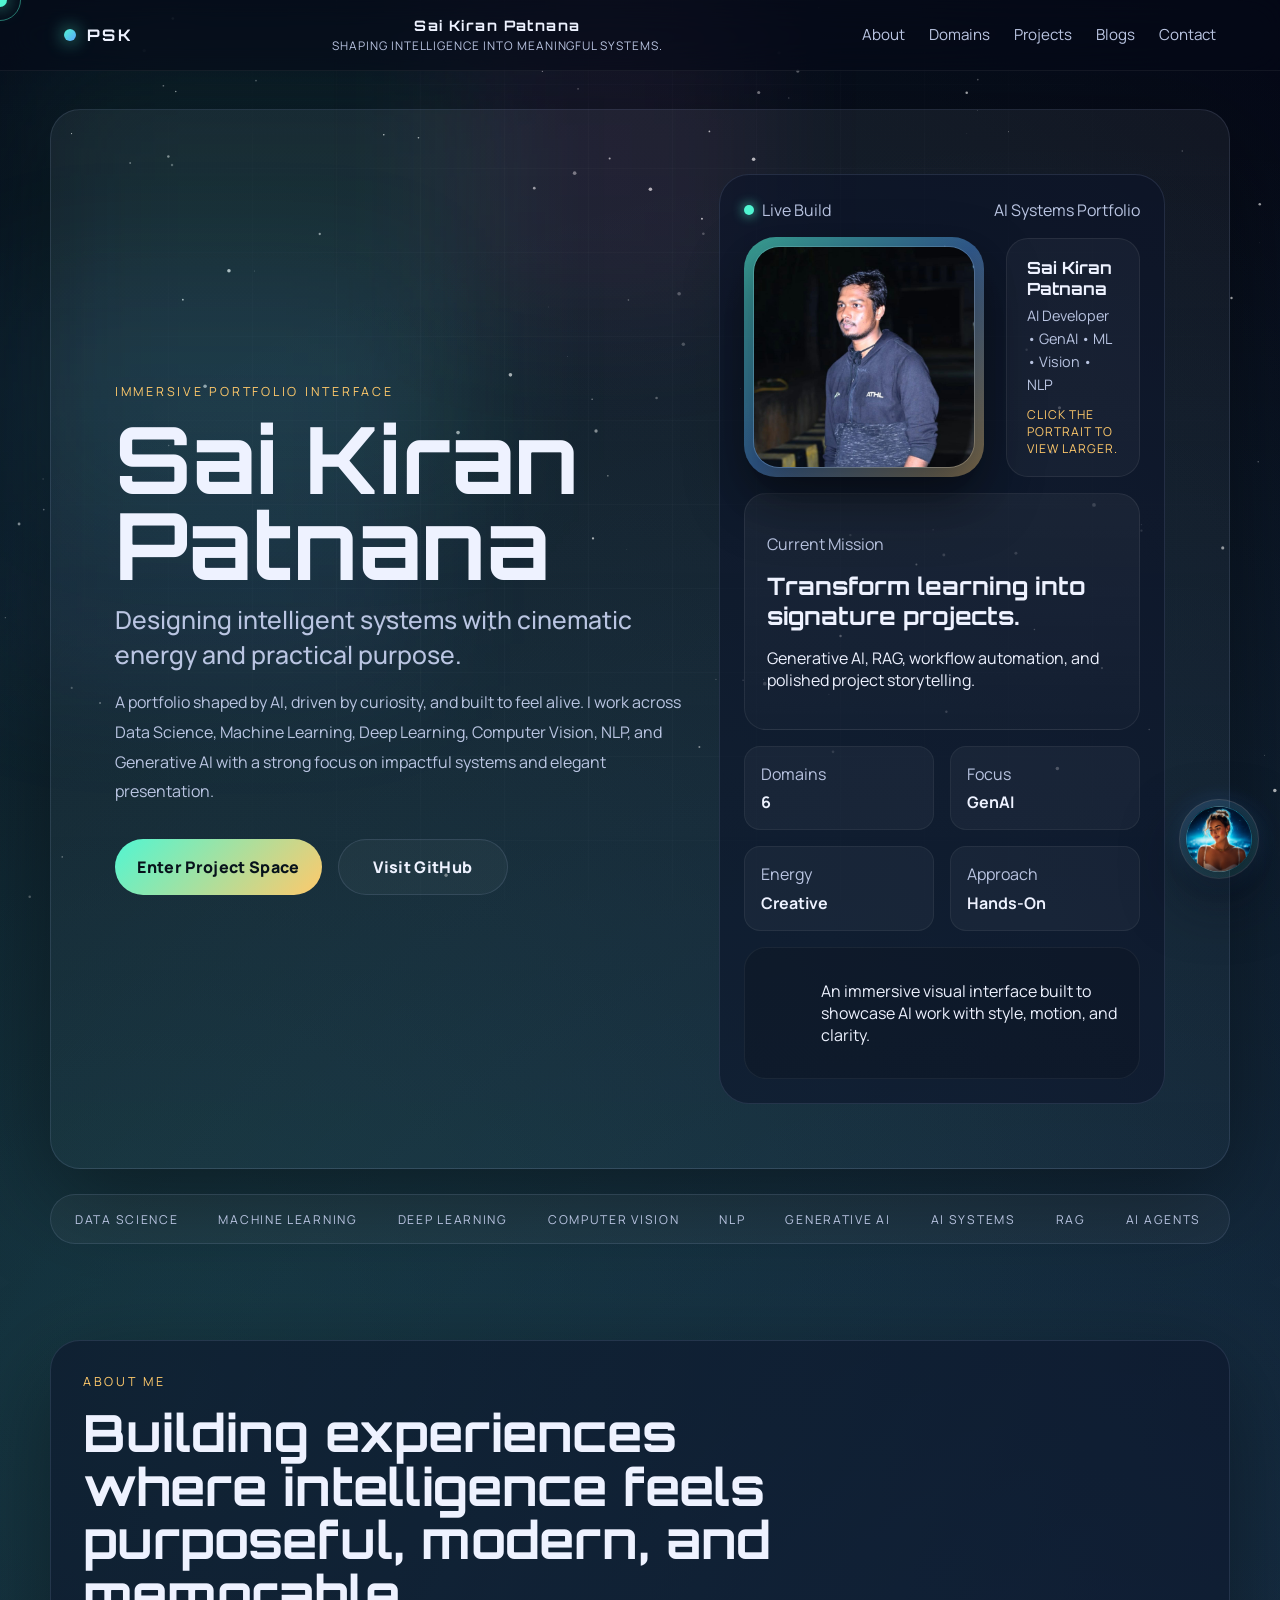
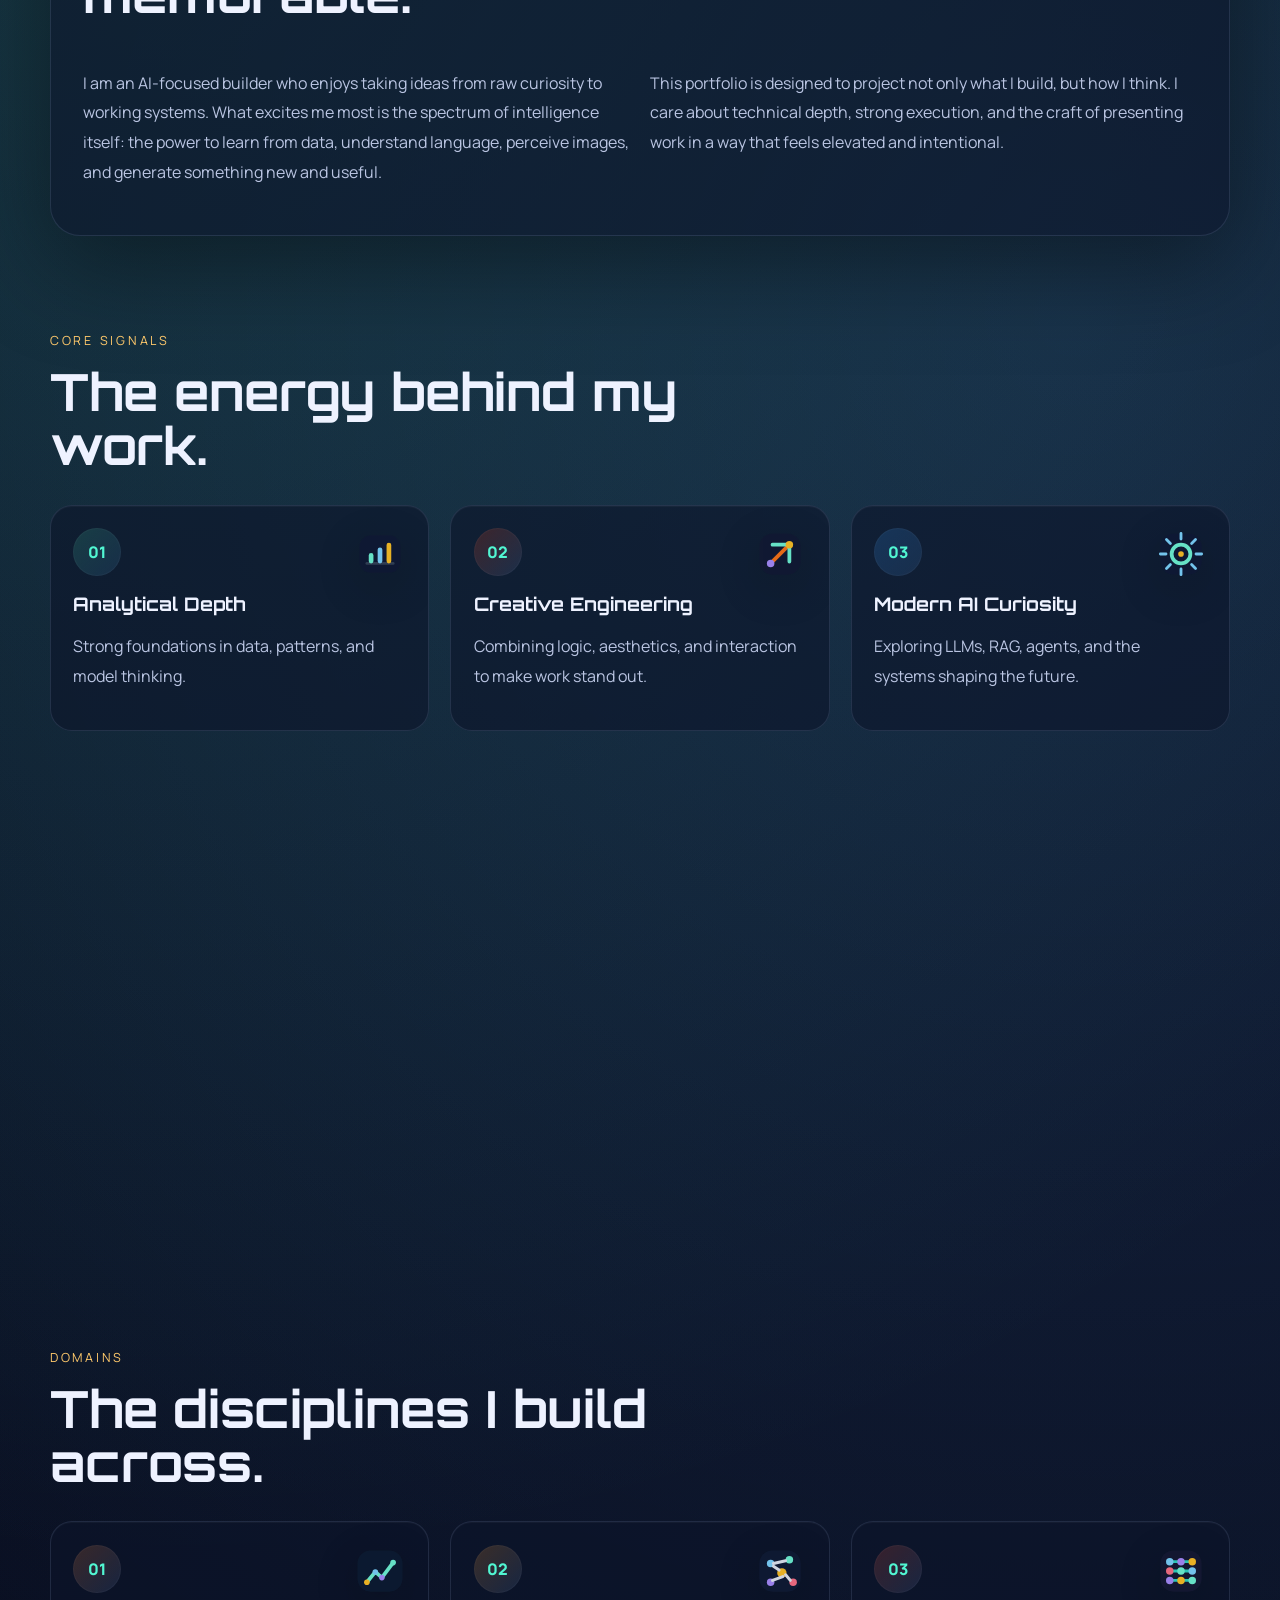
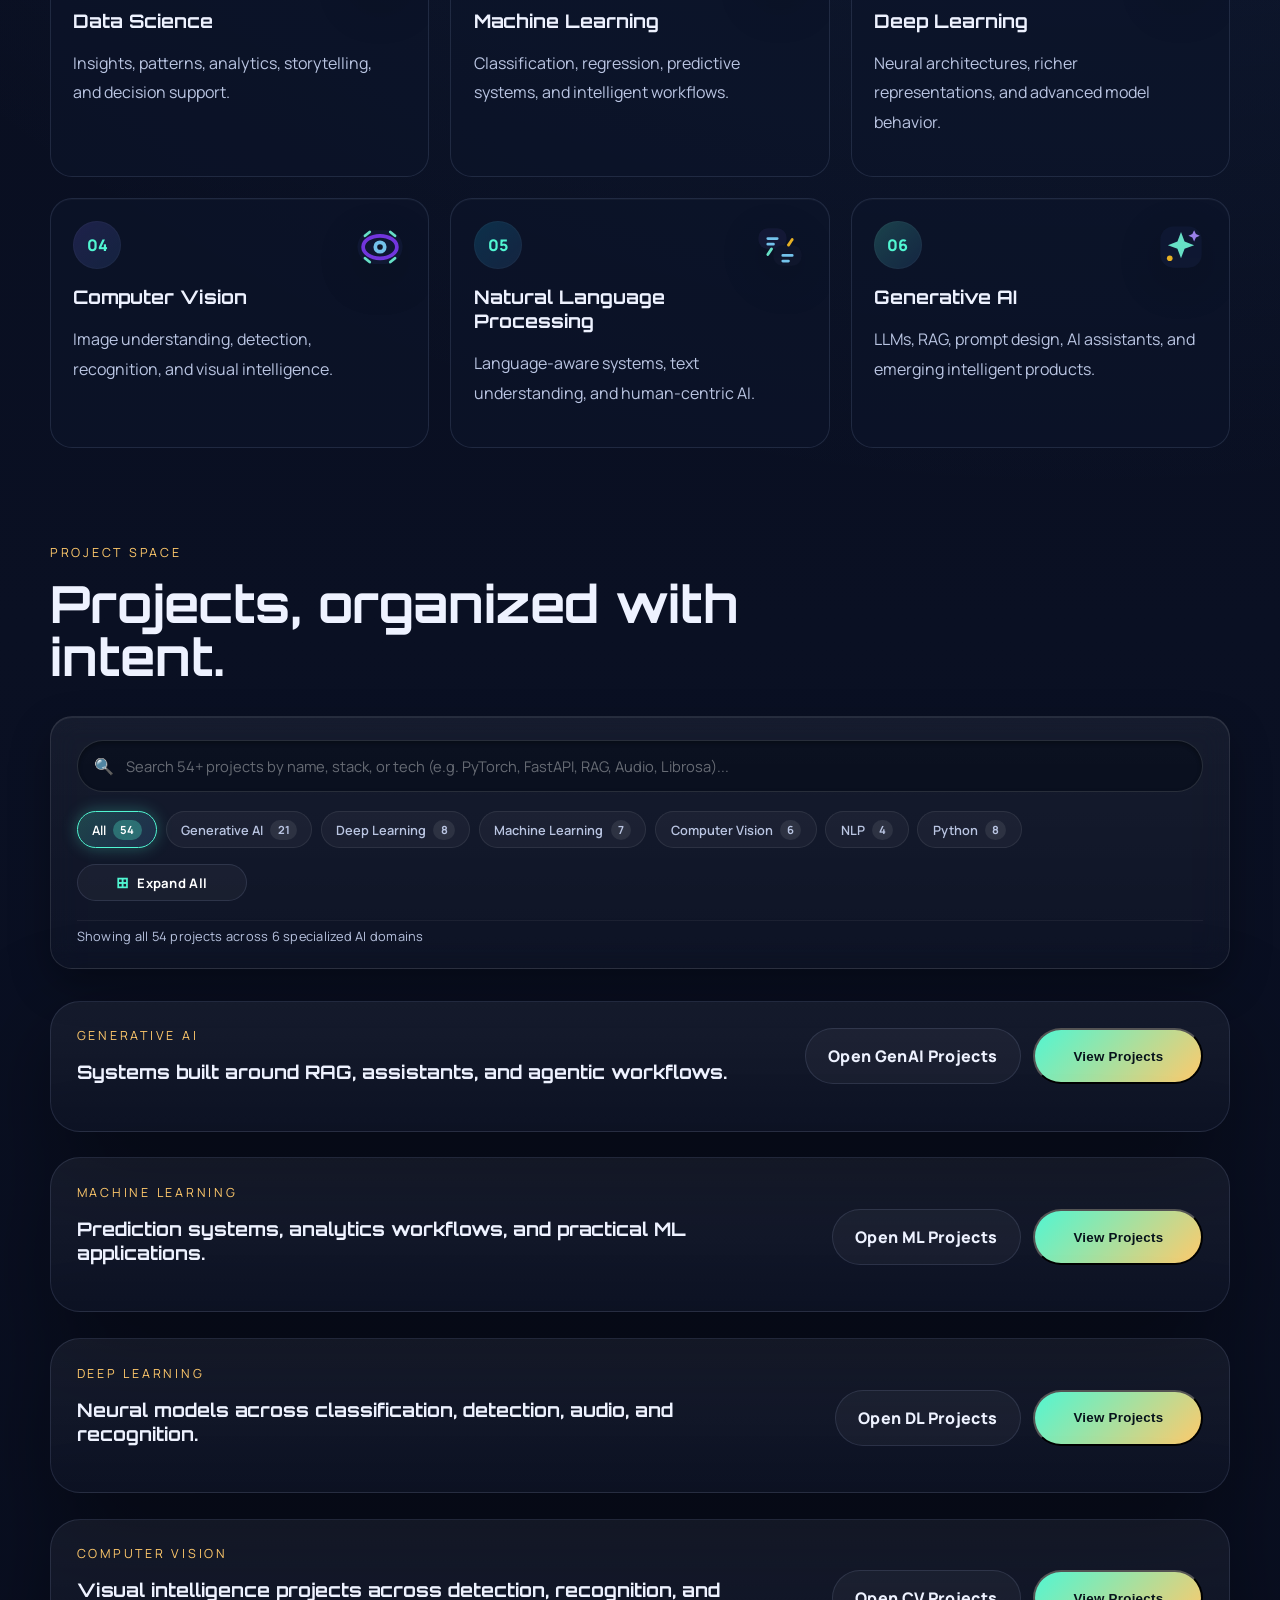
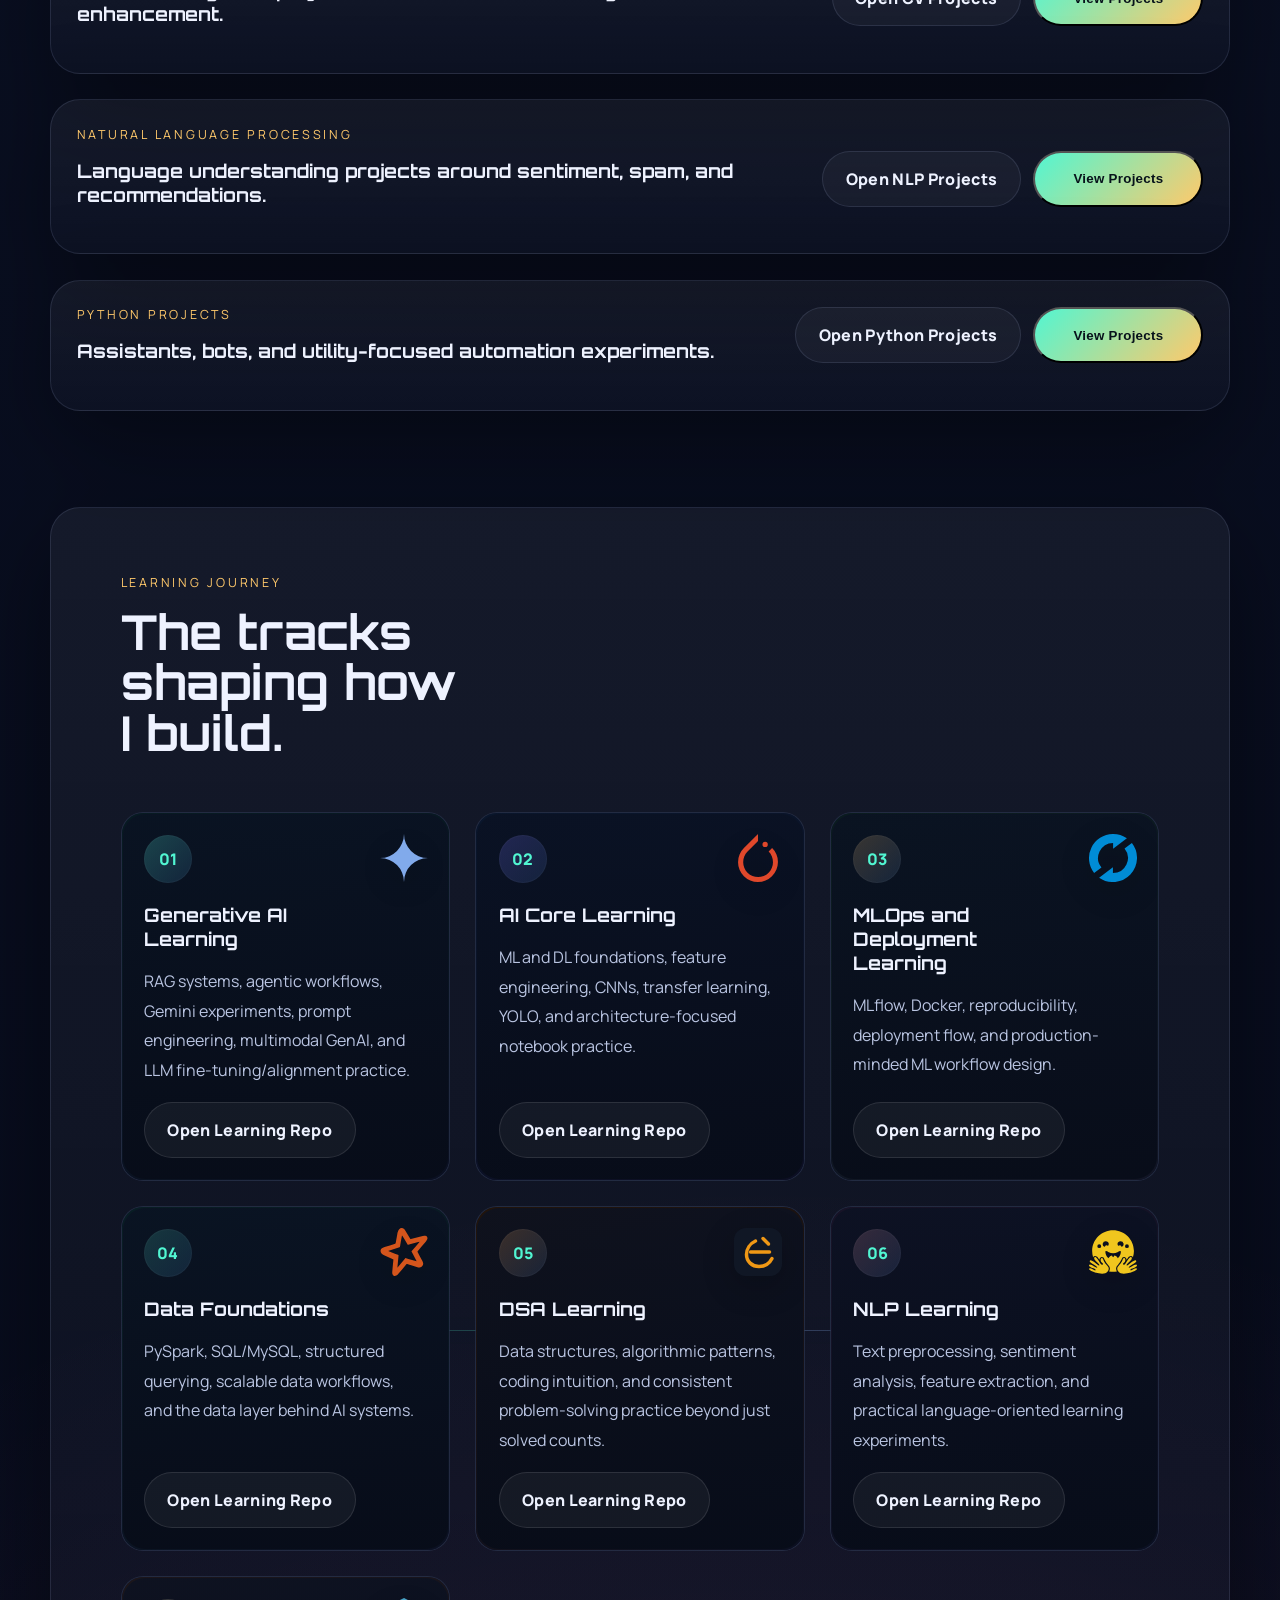
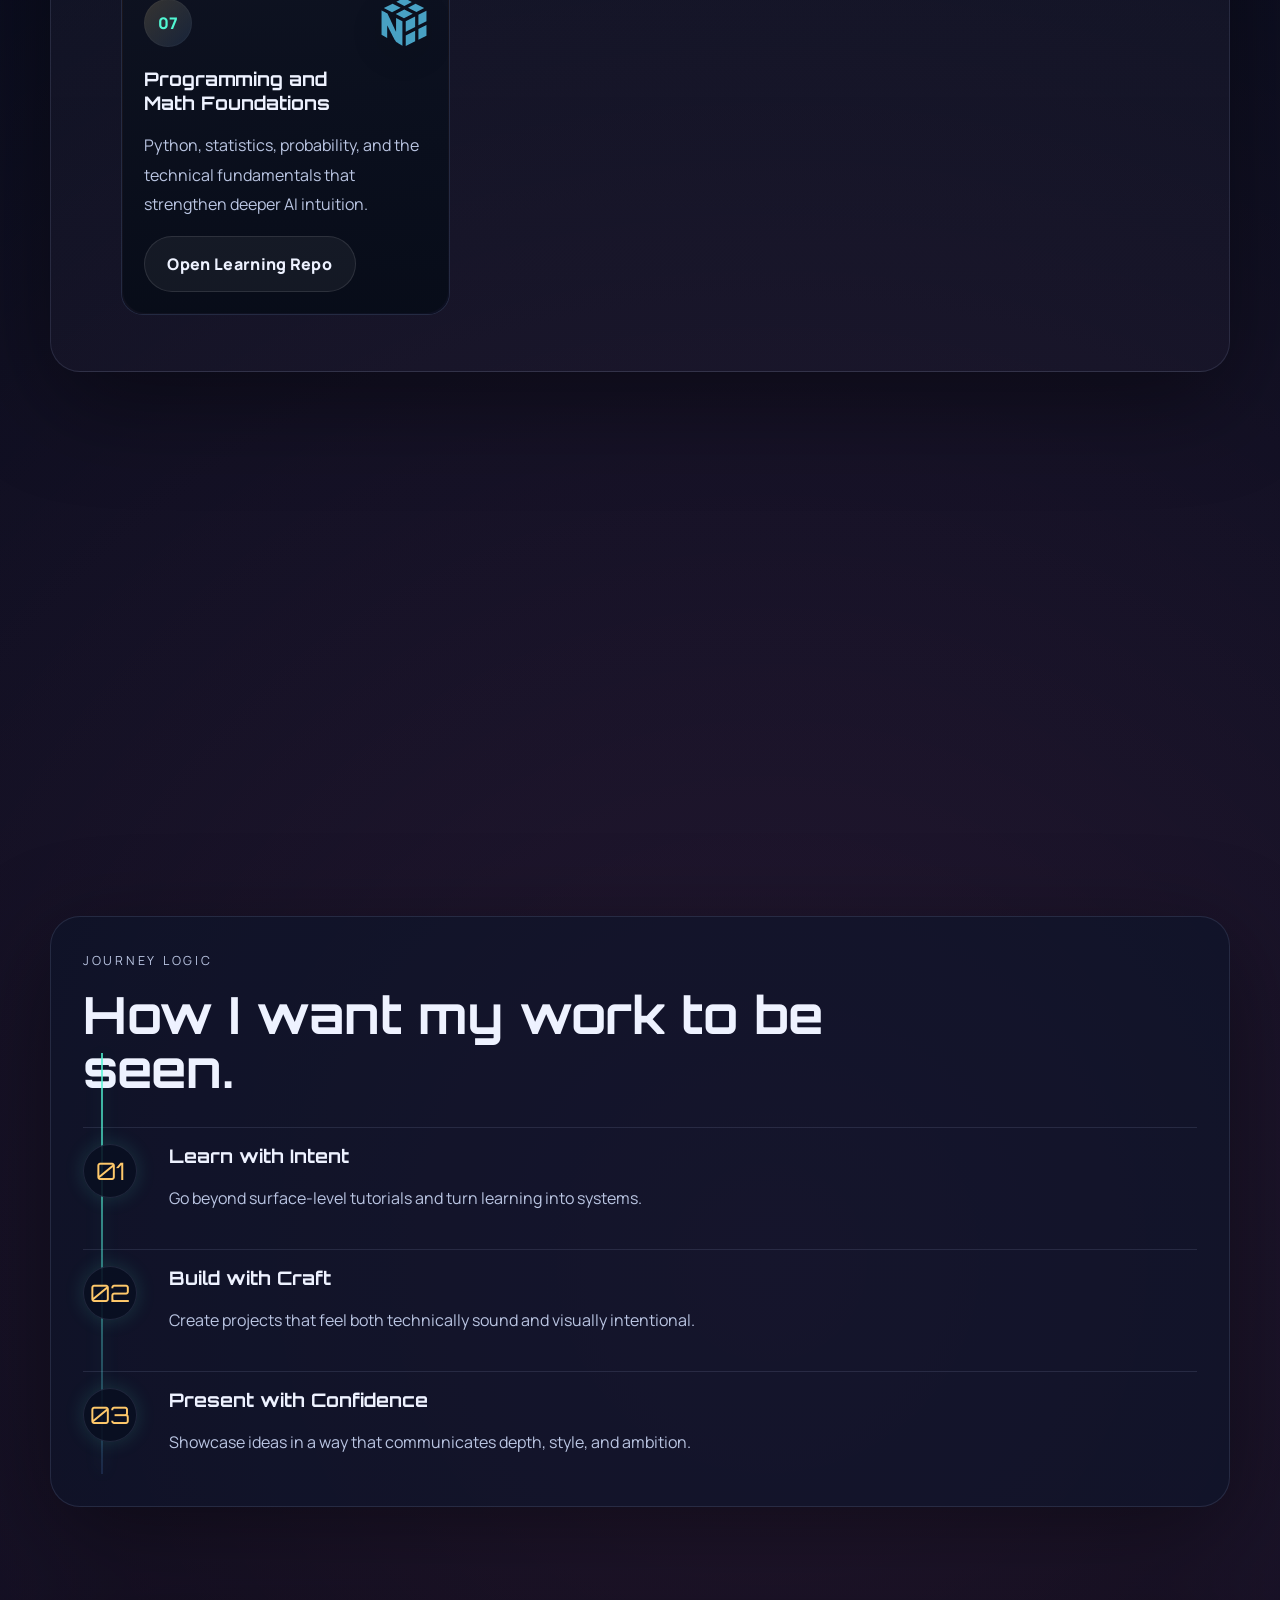
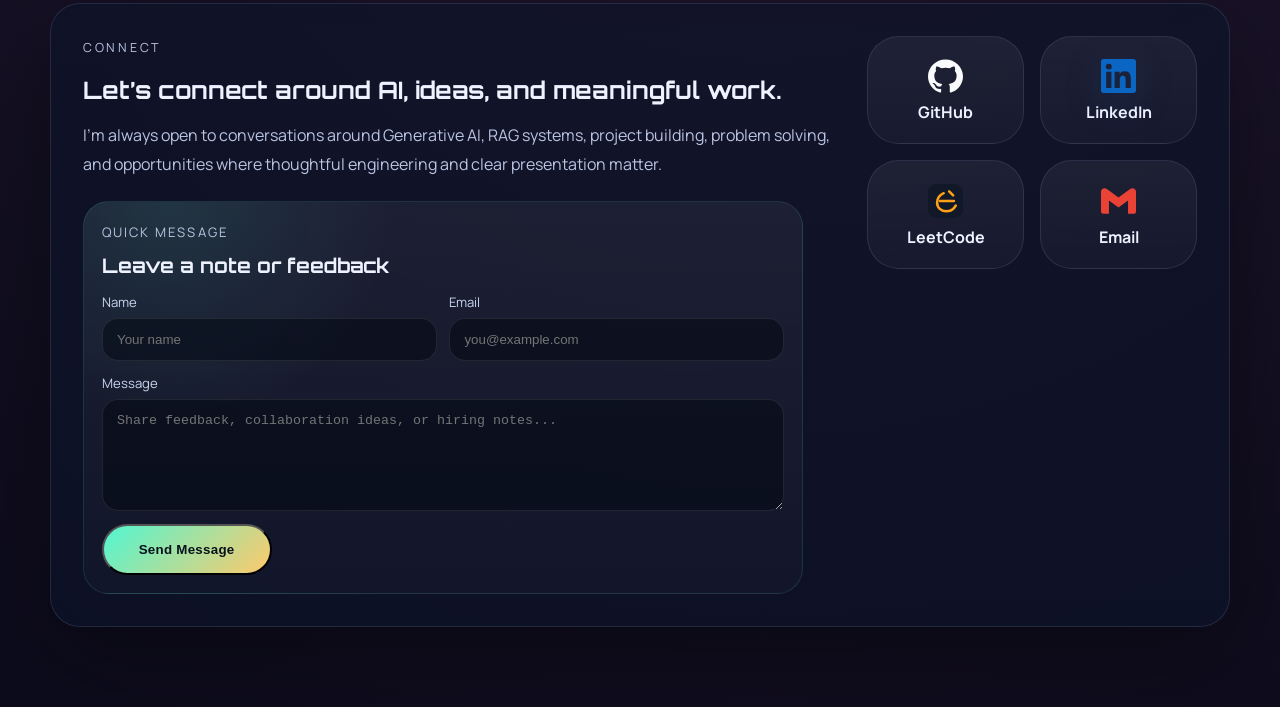
==== commit 4d0cfd00: "fix(mobile): resolve mobile horizontal overflow, fix project search and filter bar, pin maaya fab, a" ====
--- a/portfolio/index.html
+++ b/portfolio/index.html
@@ -15,7 +15,7 @@
       href="https://fonts.googleapis.com/css2?family=Manrope:wght@400;500;700;800&family=Orbitron:wght@600;700;800&display=swap"
       rel="stylesheet"
     />
-    <link rel="stylesheet" href="./styles.css?v=33" />
+    <link rel="stylesheet" href="./styles.css?v=34" />
   </head>
   <body>
     <div class="loader" id="loader" aria-hidden="true">
@@ -56,10 +56,6 @@
         <a href="#projects">Projects</a>
         <a href="./blogs.html">Blogs</a>
         <a href="#contact">Contact</a>
-              <button class="sound-toggle interactive" id="sound-toggle" type="button" aria-label="Toggle Sound Effects" title="Toggle Sound FX">
-          <span class="sound-icon" aria-hidden="true">🔊</span>
-          <span class="sound-label">SFX ON</span>
-        </button>
       </nav>
     </header>
 
@@ -837,6 +833,6 @@
         http://127.0.0.1:8008/api/maaya
       */
     </script>
-    <script src="./script.js?v=33"></script>
+    <script src="./script.js?v=34"></script>
   </body>
 </html>
--- a/portfolio/styles.css
+++ b/portfolio/styles.css
@@ -22,11 +22,15 @@
 
 html {
   scroll-behavior: smooth;
+  overflow-x: hidden;
+  max-width: 100vw;
 }
 
 body {
   margin: 0;
   min-height: 100vh;
+  width: 100%;
+  max-width: 100vw;
   font-family: "Manrope", sans-serif;
   color: var(--text);
   background:
@@ -36,6 +40,7 @@
     linear-gradient(180deg, #050816 0%, #0a1023 44%, #050816 100%);
   overflow-x: hidden;
   cursor: none;
+  position: relative;
 }
 
 body.modal-open {
@@ -1958,18 +1963,38 @@
 
   .site-header {
     grid-template-columns: 1fr;
-    padding: 1rem;
+    padding: 0.85rem 1rem;
     justify-content: center;
+    max-width: 100%;
+    box-sizing: border-box;
+    overflow: hidden;
   }
 
   .header-center {
     order: 3;
+    max-width: 100%;
+    overflow: hidden;
+  }
+
+  .header-center strong {
+    font-size: 0.82rem;
+  }
+
+  .header-center span {
+    font-size: 0.72rem;
   }
 
   .nav {
+    display: flex;
     flex-wrap: wrap;
-    gap: 0.9rem;
+    gap: 0.5rem 0.9rem;
     justify-content: center;
+    max-width: 100%;
+  }
+
+  .nav a {
+    font-size: 0.85rem;
+    padding: 0.2rem 0.35rem;
   }
 
   .metric-grid {
@@ -3165,7 +3190,7 @@
   position: fixed;
   right: 1.4rem;
   bottom: 1.4rem;
-  z-index: 46;
+  z-index: 9999;
   width: 78px;
   height: 78px;
   display: inline-flex;
@@ -3222,7 +3247,7 @@
   position: fixed;
   right: 1.4rem;
   bottom: 6.25rem;
-  z-index: 47;
+  z-index: 10000;
   width: min(390px, calc(100vw - 1.8rem));
   max-height: min(720px, calc(100dvh - 7.4rem));
   padding: 1.1rem;
@@ -3577,29 +3602,34 @@
   }
 
   .maaya-fab {
-    right: 1rem;
-    bottom: 1rem;
-    width: 70px;
-    height: 70px;
+    position: fixed !important;
+    right: 1rem !important;
+    bottom: 1rem !important;
+    width: 64px !important;
+    height: 64px !important;
+    z-index: 9999 !important;
   }
 
   .maaya-fab::after {
-    display: none;
+    display: none !important;
   }
 
   .maaya-fab img {
-    width: 60px;
-    height: 60px;
+    width: 52px !important;
+    height: 52px !important;
   }
 
   .maaya-dock {
-    right: 0.75rem;
-    left: 0.75rem;
-    bottom: 5rem;
-    width: auto;
-    max-height: calc(100dvh - 5.8rem);
-    padding: 0.9rem;
-    border-radius: 24px;
+    position: fixed !important;
+    right: 0.75rem !important;
+    left: 0.75rem !important;
+    bottom: 4.8rem !important;
+    width: auto !important;
+    max-width: calc(100vw - 1.5rem) !important;
+    max-height: calc(100dvh - 5.6rem) !important;
+    padding: 0.85rem !important;
+    border-radius: 24px !important;
+    z-index: 10000 !important;
   }
 
   .maaya-dock-head {
@@ -3729,43 +3759,6 @@
 /* ==========================================================================
    SOUND FX TOGGLE
    ========================================================================== */
-
-.sound-toggle {
-  display: inline-flex;
-  align-items: center;
-  gap: 0.4rem;
-  padding: 0.35rem 0.8rem;
-  border-radius: 999px;
-  background: rgba(255, 255, 255, 0.05);
-  border: 1px solid rgba(81, 246, 210, 0.28);
-  color: var(--teal);
-  font-size: 0.76rem;
-  font-family: inherit;
-  font-weight: 700;
-  letter-spacing: 0.04em;
-  cursor: pointer;
-  transition: all 0.22s ease;
-  backdrop-filter: blur(8px);
-}
-
-.sound-toggle:hover {
-  background: rgba(81, 246, 210, 0.14);
-  border-color: var(--teal);
-  box-shadow: 0 0 16px rgba(81, 246, 210, 0.35);
-  transform: translateY(-1px);
-}
-
-.sound-toggle.muted {
-  border-color: rgba(255, 255, 255, 0.12);
-  color: var(--muted);
-  background: rgba(255, 255, 255, 0.03);
-}
-
-.sound-toggle.muted:hover {
-  border-color: rgba(255, 255, 255, 0.25);
-  color: var(--text);
-  box-shadow: none;
-}
 
 /* ==========================================================================
    PROJECT CONTROLS, SEARCH & REAL-TIME FILTERS
@@ -3783,6 +3776,11 @@
   display: flex;
   flex-direction: column;
   gap: 1.2rem;
+  width: 100%;
+  max-width: 100%;
+  min-width: 0;
+  box-sizing: border-box;
+  overflow: hidden;
 }
 
 .project-search-bar {
@@ -3790,6 +3788,9 @@
   display: flex;
   align-items: center;
   width: 100%;
+  max-width: 100%;
+  min-width: 0;
+  box-sizing: border-box;
 }
 
 .project-search-bar .search-icon {
@@ -3803,6 +3804,9 @@
 
 .project-search-bar input {
   width: 100%;
+  max-width: 100%;
+  min-width: 0;
+  box-sizing: border-box;
   padding: 0.95rem 2.8rem 0.95rem 3rem;
   border-radius: 999px;
   background: rgba(8, 15, 28, 0.75);
@@ -3860,6 +3864,10 @@
   justify-content: space-between;
   flex-wrap: wrap;
   gap: 1rem;
+  width: 100%;
+  max-width: 100%;
+  min-width: 0;
+  box-sizing: border-box;
 }
 
 .domain-filter-strip {
@@ -3867,6 +3875,9 @@
   align-items: center;
   flex-wrap: wrap;
   gap: 0.55rem;
+  max-width: 100%;
+  min-width: 0;
+  box-sizing: border-box;
 }
 
 .filter-pill {
@@ -3884,6 +3895,7 @@
   cursor: pointer;
   transition: all 0.22s ease;
   user-select: none;
+  white-space: nowrap;
 }
 
 .filter-pill:hover {
@@ -3922,19 +3934,45 @@
   display: flex;
   align-items: center;
   gap: 0.8rem;
+  min-width: 0;
 }
 
 .expand-toggle-btn {
   display: inline-flex;
   align-items: center;
-  gap: 0.45rem;
-  padding: 0.5rem 1rem;
+  justify-content: center;
+  gap: 0.5rem;
+  padding: 0.52rem 1.15rem;
   font-size: 0.82rem;
-  font-weight: 600;
+  font-weight: 700;
+  font-family: inherit;
+  border-radius: 999px;
+  background: rgba(255, 255, 255, 0.06);
+  border: 1px solid rgba(81, 246, 210, 0.32);
+  color: var(--text);
+  cursor: pointer;
+  transition: all 0.22s ease;
+  white-space: nowrap;
+}
+
+.expand-toggle-btn:hover {
+  background: rgba(81, 246, 210, 0.15);
+  border-color: var(--teal);
+  color: #ffffff;
+  box-shadow: 0 0 16px rgba(81, 246, 210, 0.28);
 }
 
 .expand-toggle-btn .toggle-icon {
   font-size: 0.95rem;
+  line-height: 1;
+  color: var(--teal);
+}
+
+.expand-toggle-btn .toggle-text {
+  font-size: 0.82rem;
+  font-weight: 700;
+  letter-spacing: 0.02em;
+  color: #ffffff;
 }
 
 .search-status-bar {
@@ -3943,6 +3981,8 @@
   letter-spacing: 0.02em;
   padding-top: 0.4rem;
   border-top: 1px solid rgba(255, 255, 255, 0.05);
+  word-break: break-word;
+  max-width: 100%;
 }
 
 .search-status-bar strong {
@@ -4049,25 +4089,72 @@
 }
 
 @media (max-width: 768px) {
+  .project-controls {
+    margin-top: 1.4rem;
+    margin-bottom: 1.6rem;
+    padding: 1rem 0.85rem;
+    border-radius: var(--radius-sm);
+    gap: 0.85rem;
+    width: 100%;
+    max-width: 100%;
+    box-sizing: border-box;
+  }
+
+  .project-search-bar input {
+    font-size: 16px; /* Prevents auto-zoom in mobile Safari / Chrome */
+    padding: 0.85rem 2.6rem 0.85rem 2.7rem;
+  }
+
   .project-filter-bar {
     flex-direction: column;
     align-items: stretch;
+    gap: 0.85rem;
+    width: 100%;
+    max-width: 100%;
+    min-width: 0;
   }
 
   .domain-filter-strip {
-    overflow-x: auto;
-    flex-wrap: nowrap;
-    padding-bottom: 0.5rem;
-    scrollbar-width: none;
-  }
-
-  .domain-filter-strip::-webkit-scrollbar {
-    display: none;
+    display: flex;
+    flex-wrap: wrap;
+    gap: 0.42rem;
+    width: 100%;
+    max-width: 100%;
+    min-width: 0;
+    overflow: visible;
+  }
+
+  .filter-pill {
+    padding: 0.42rem 0.72rem;
+    font-size: 0.76rem;
+    flex-shrink: 0;
+  }
+
+  .filter-count {
+    padding: 0.12rem 0.38rem;
+    font-size: 0.68rem;
+  }
+
+  .project-view-actions {
+    width: 100%;
+    max-width: 100%;
+    min-width: 0;
+    display: flex;
   }
 
   .expand-toggle-btn {
-    width: 100%;
+    width: 100% !important;
+    max-width: 100% !important;
+    min-width: 0 !important;
+    box-sizing: border-box;
     justify-content: center;
-  }
-}
-
+    padding: 0.65rem 1rem !important;
+    font-size: 0.84rem;
+  }
+
+  .search-status-bar {
+    font-size: 0.76rem;
+    line-height: 1.4;
+  }
+}
+
